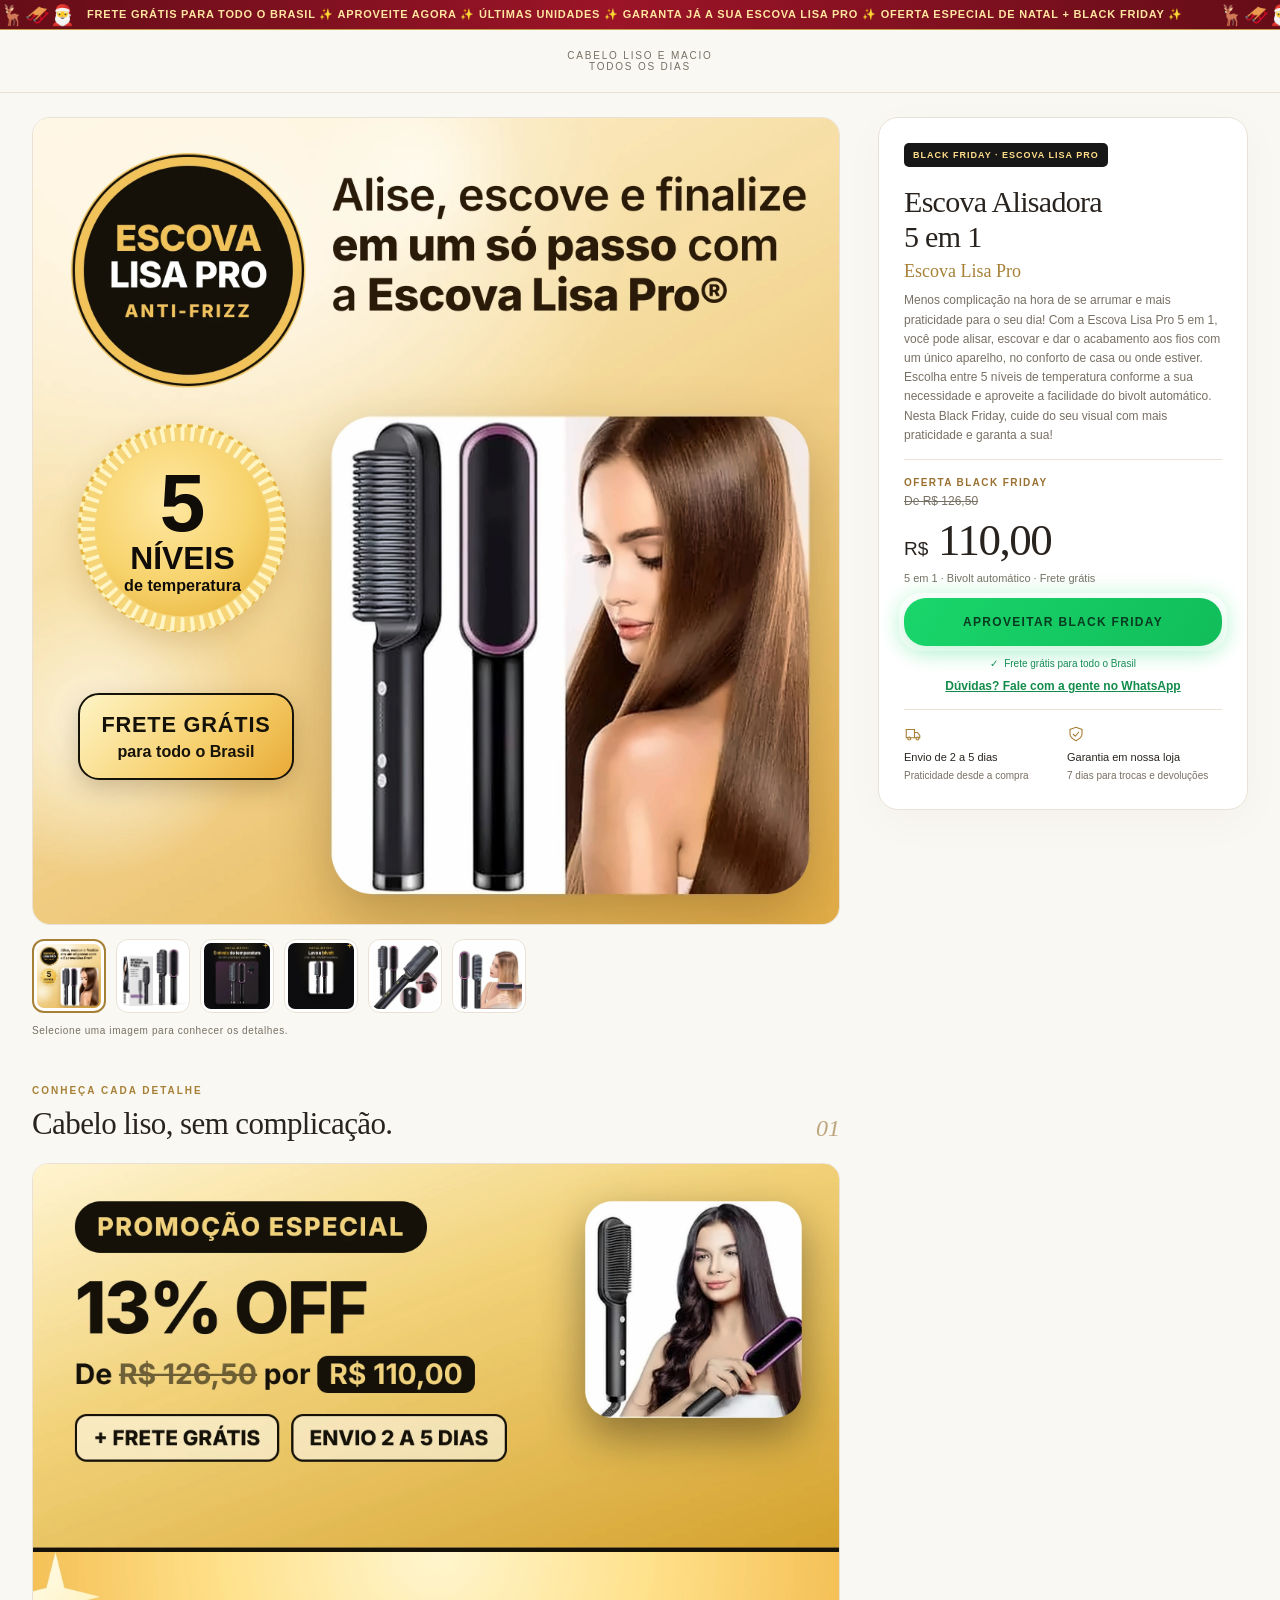
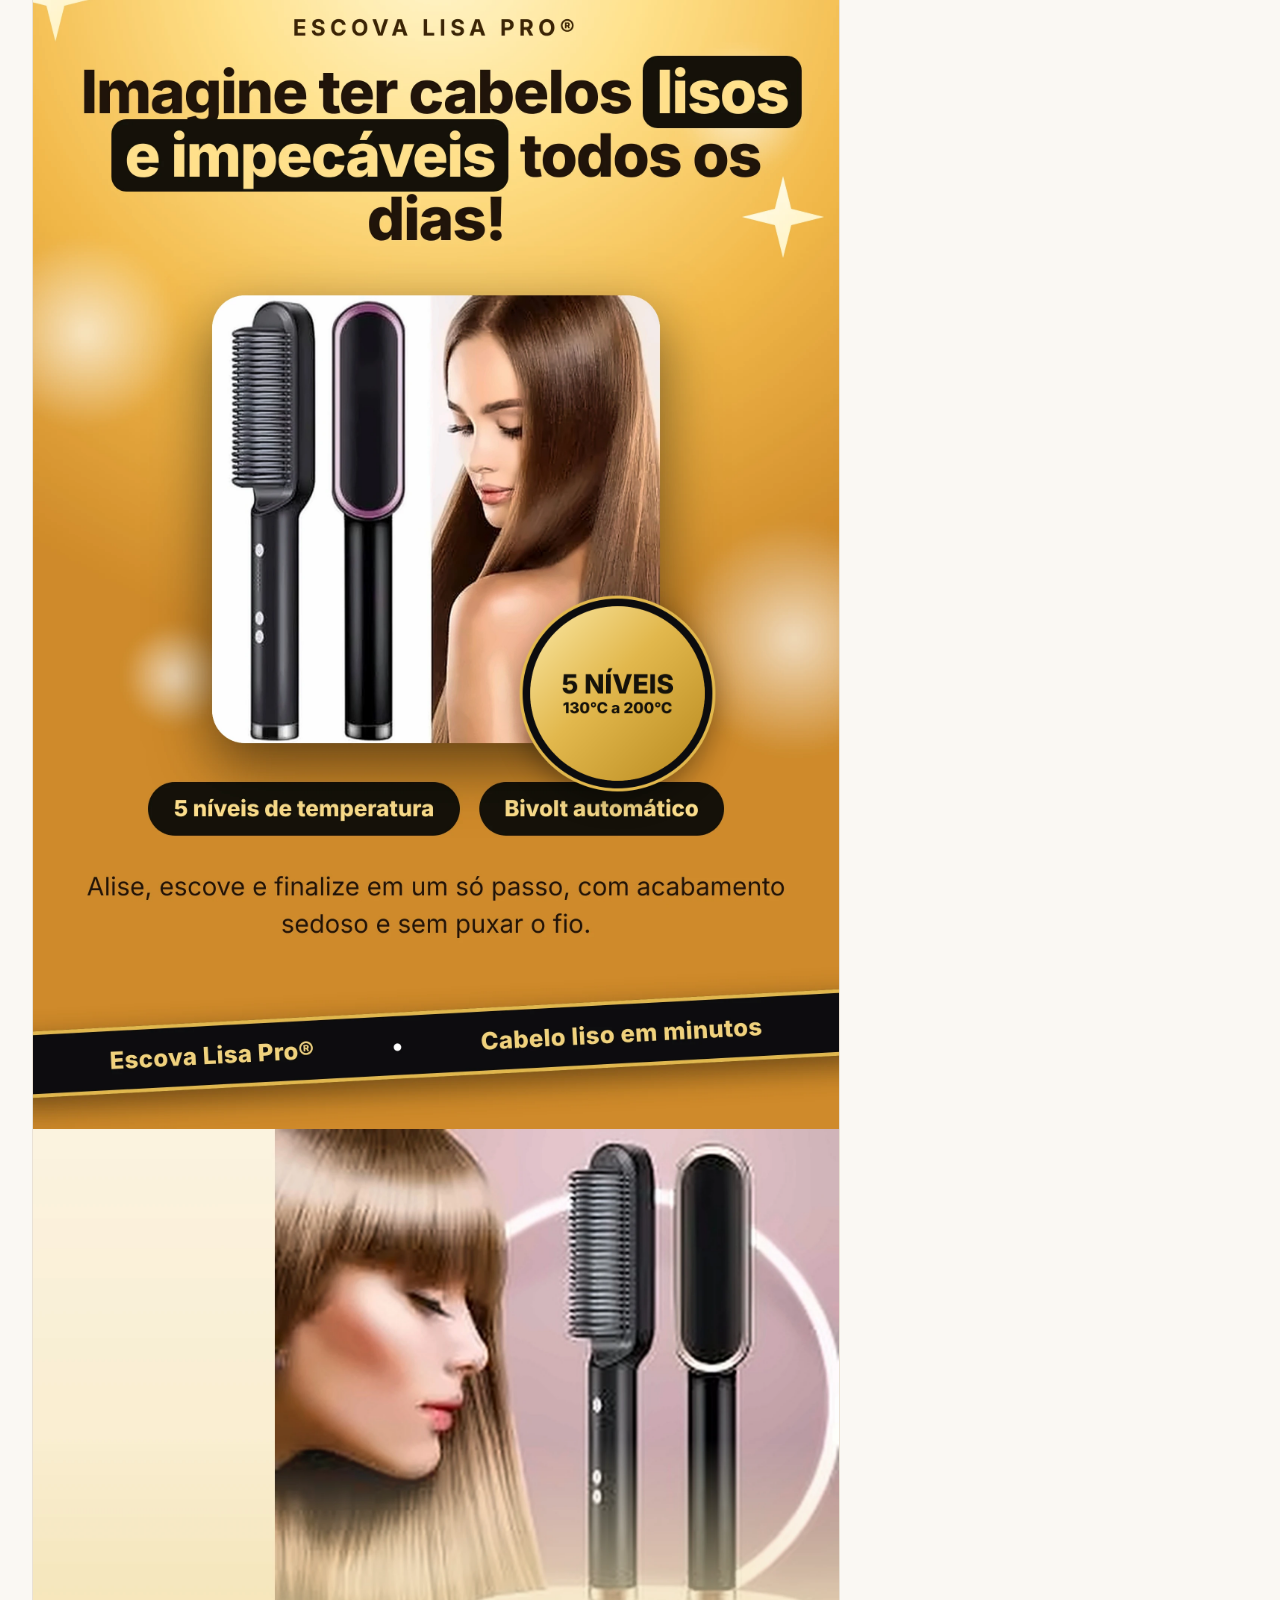
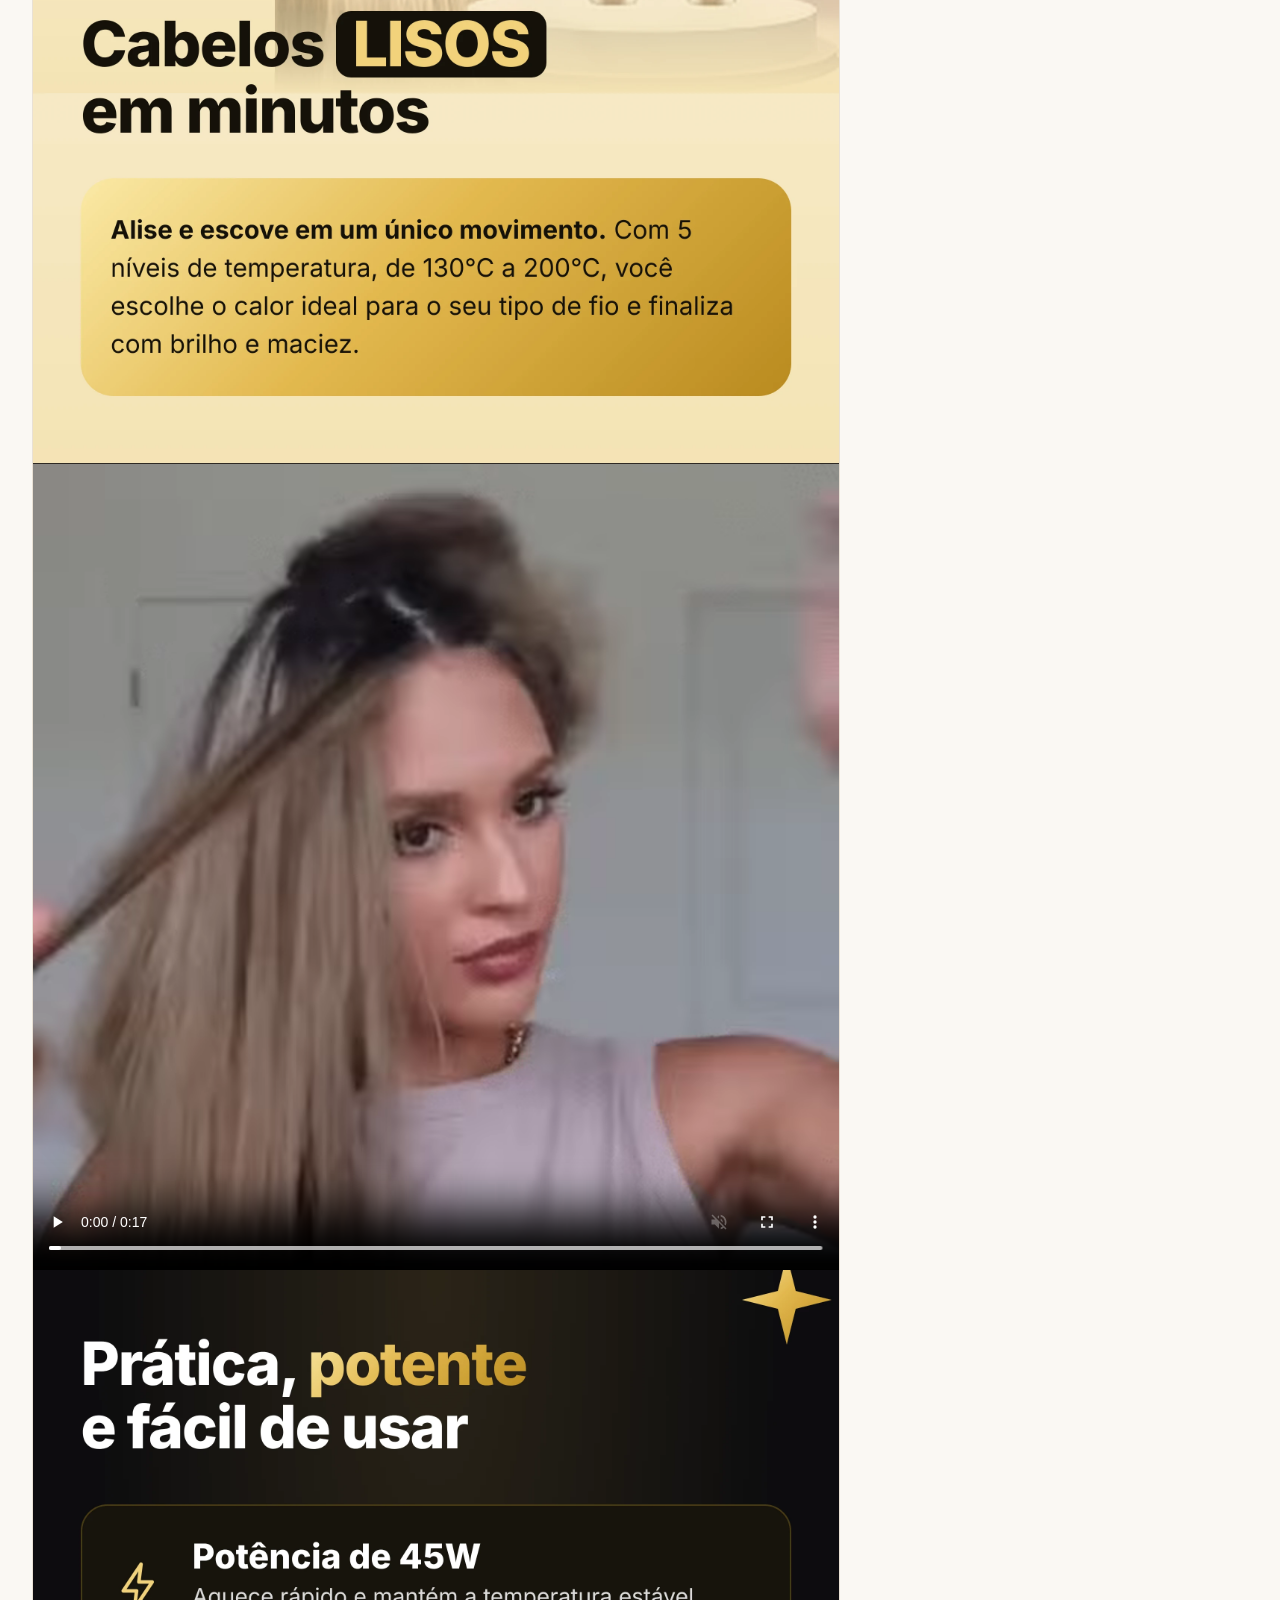
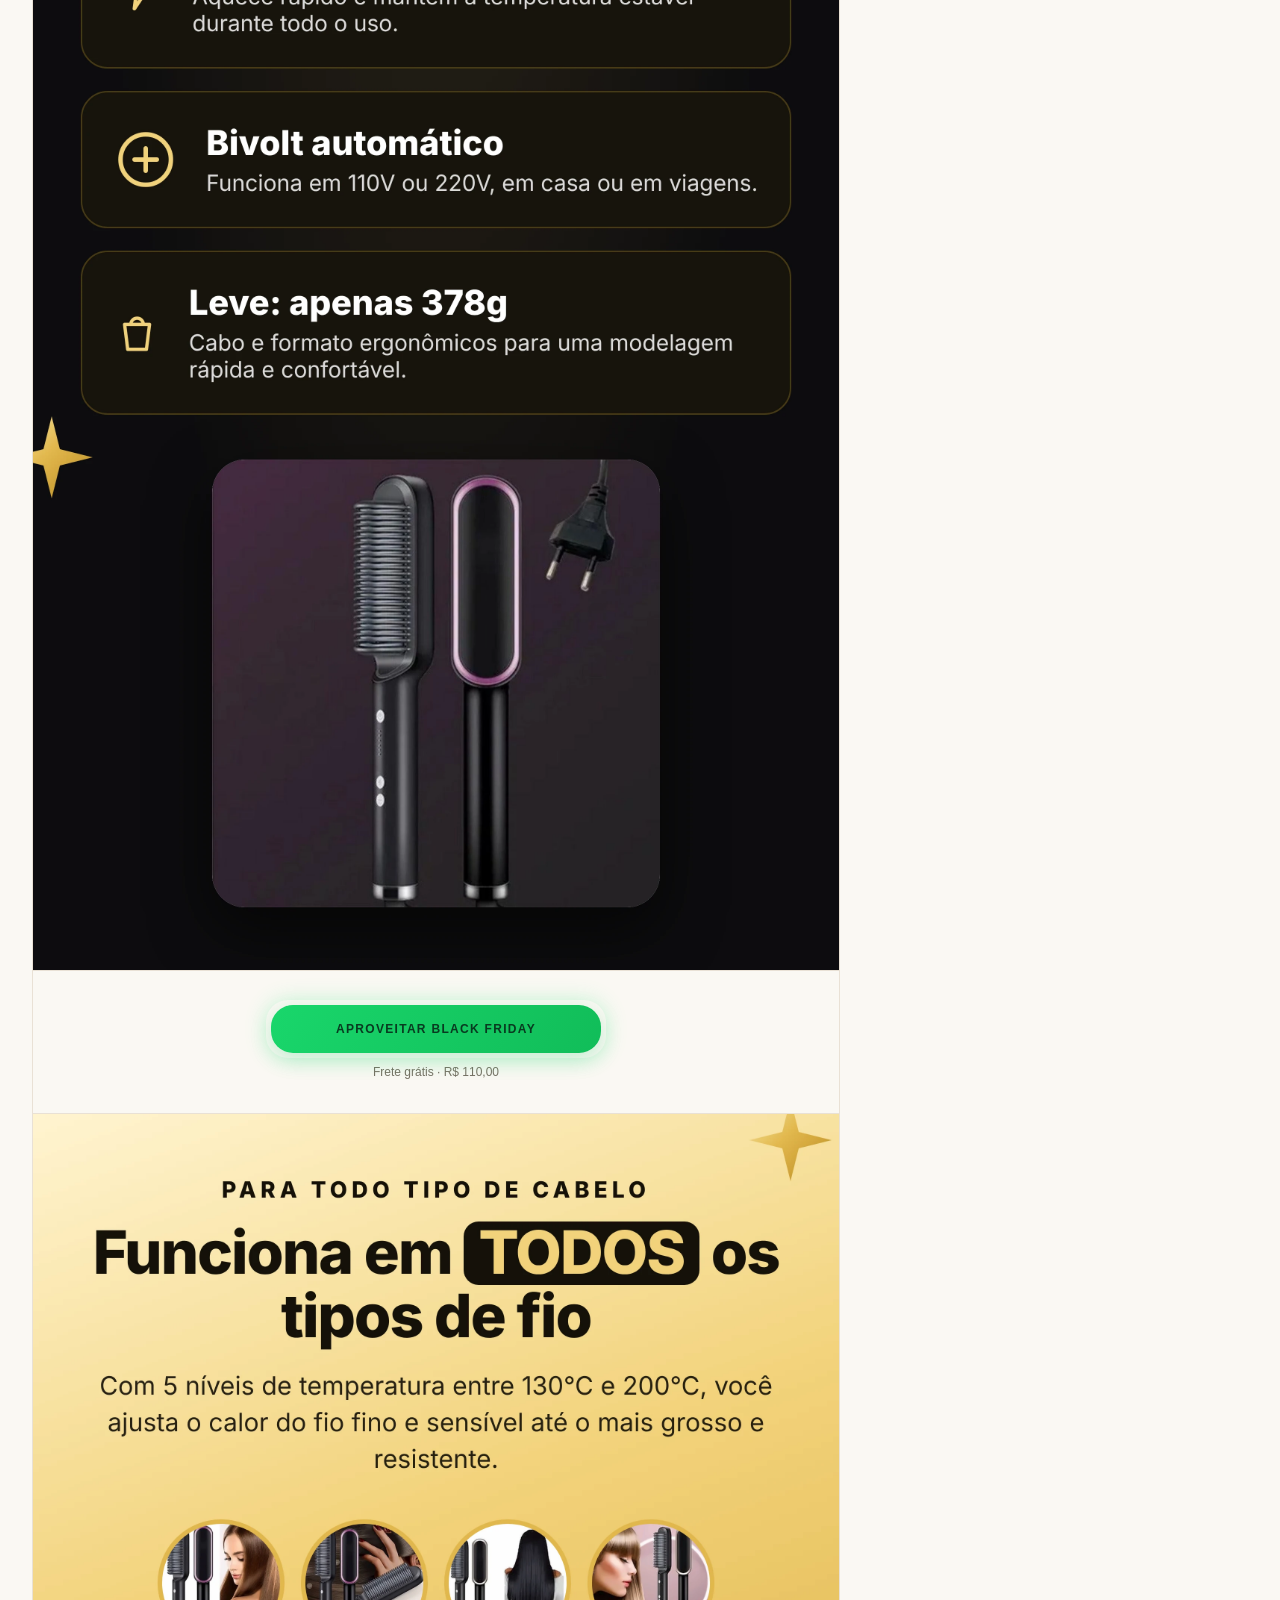
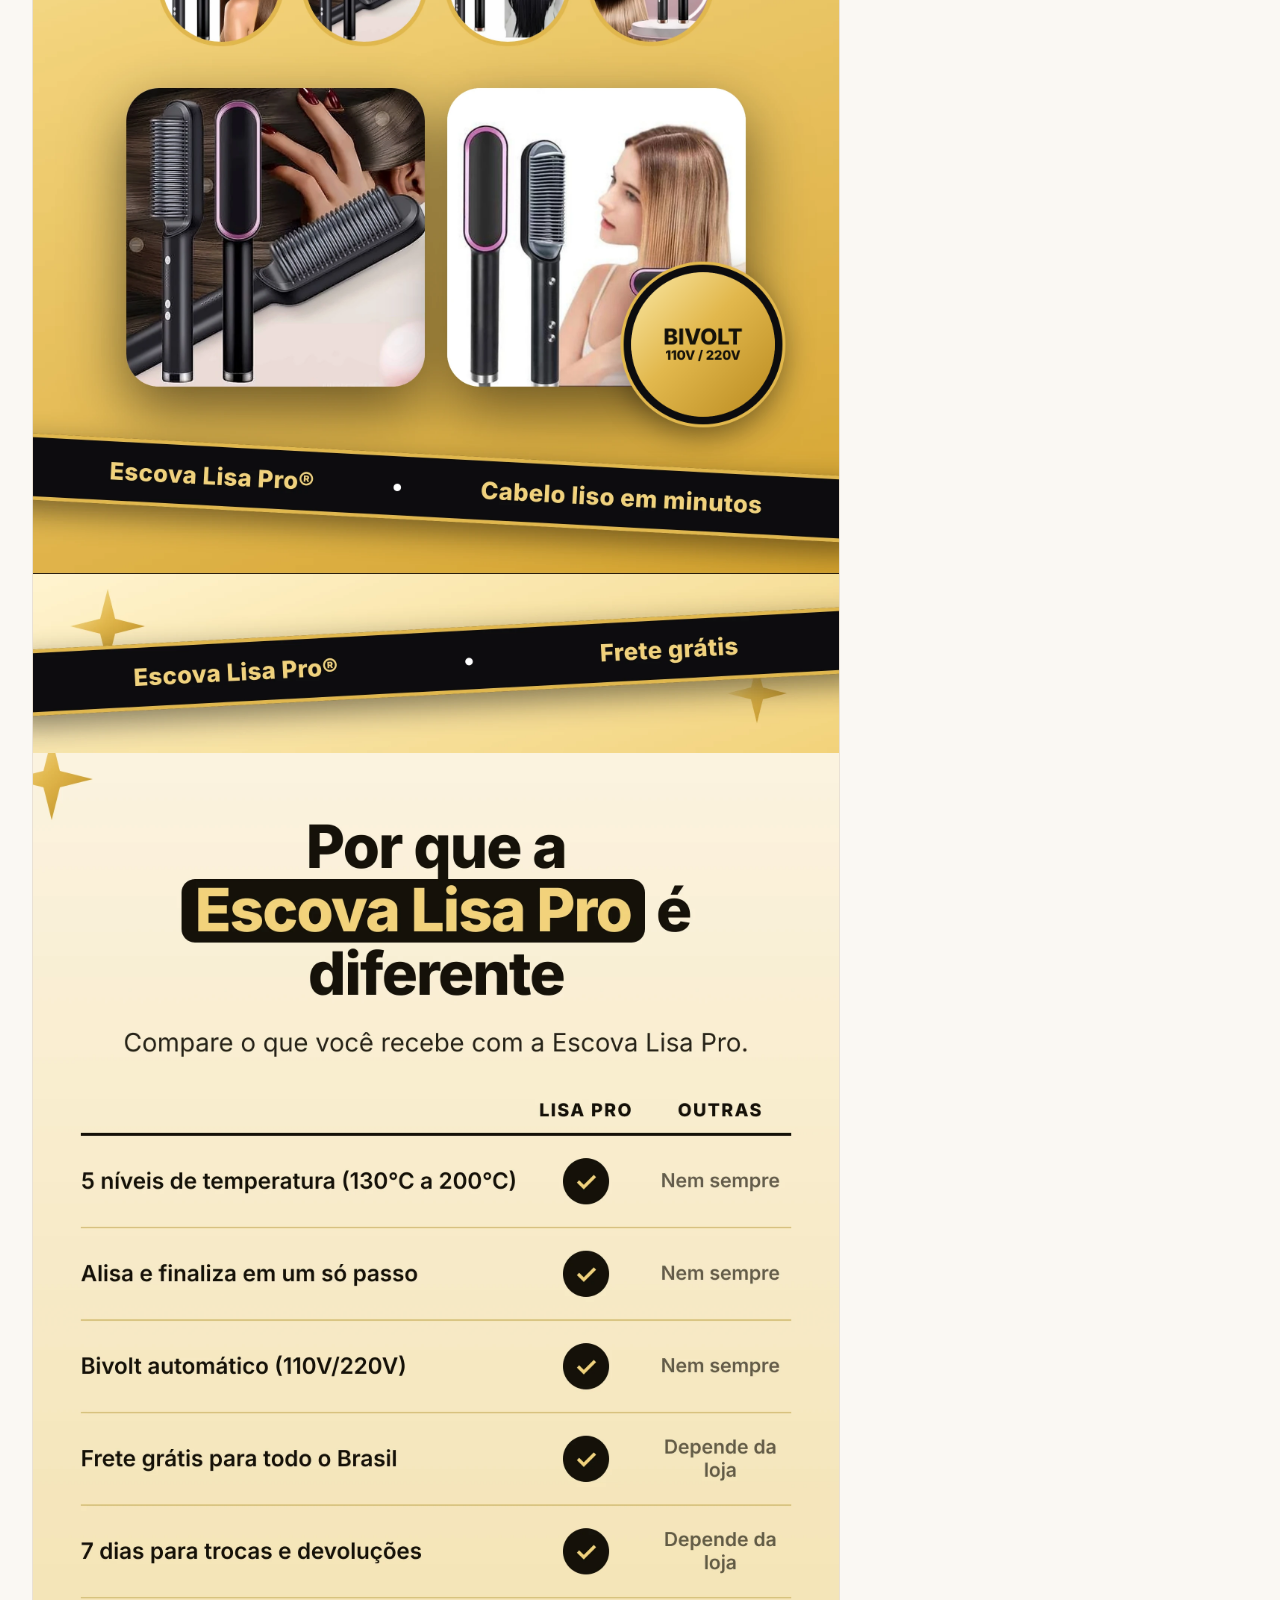
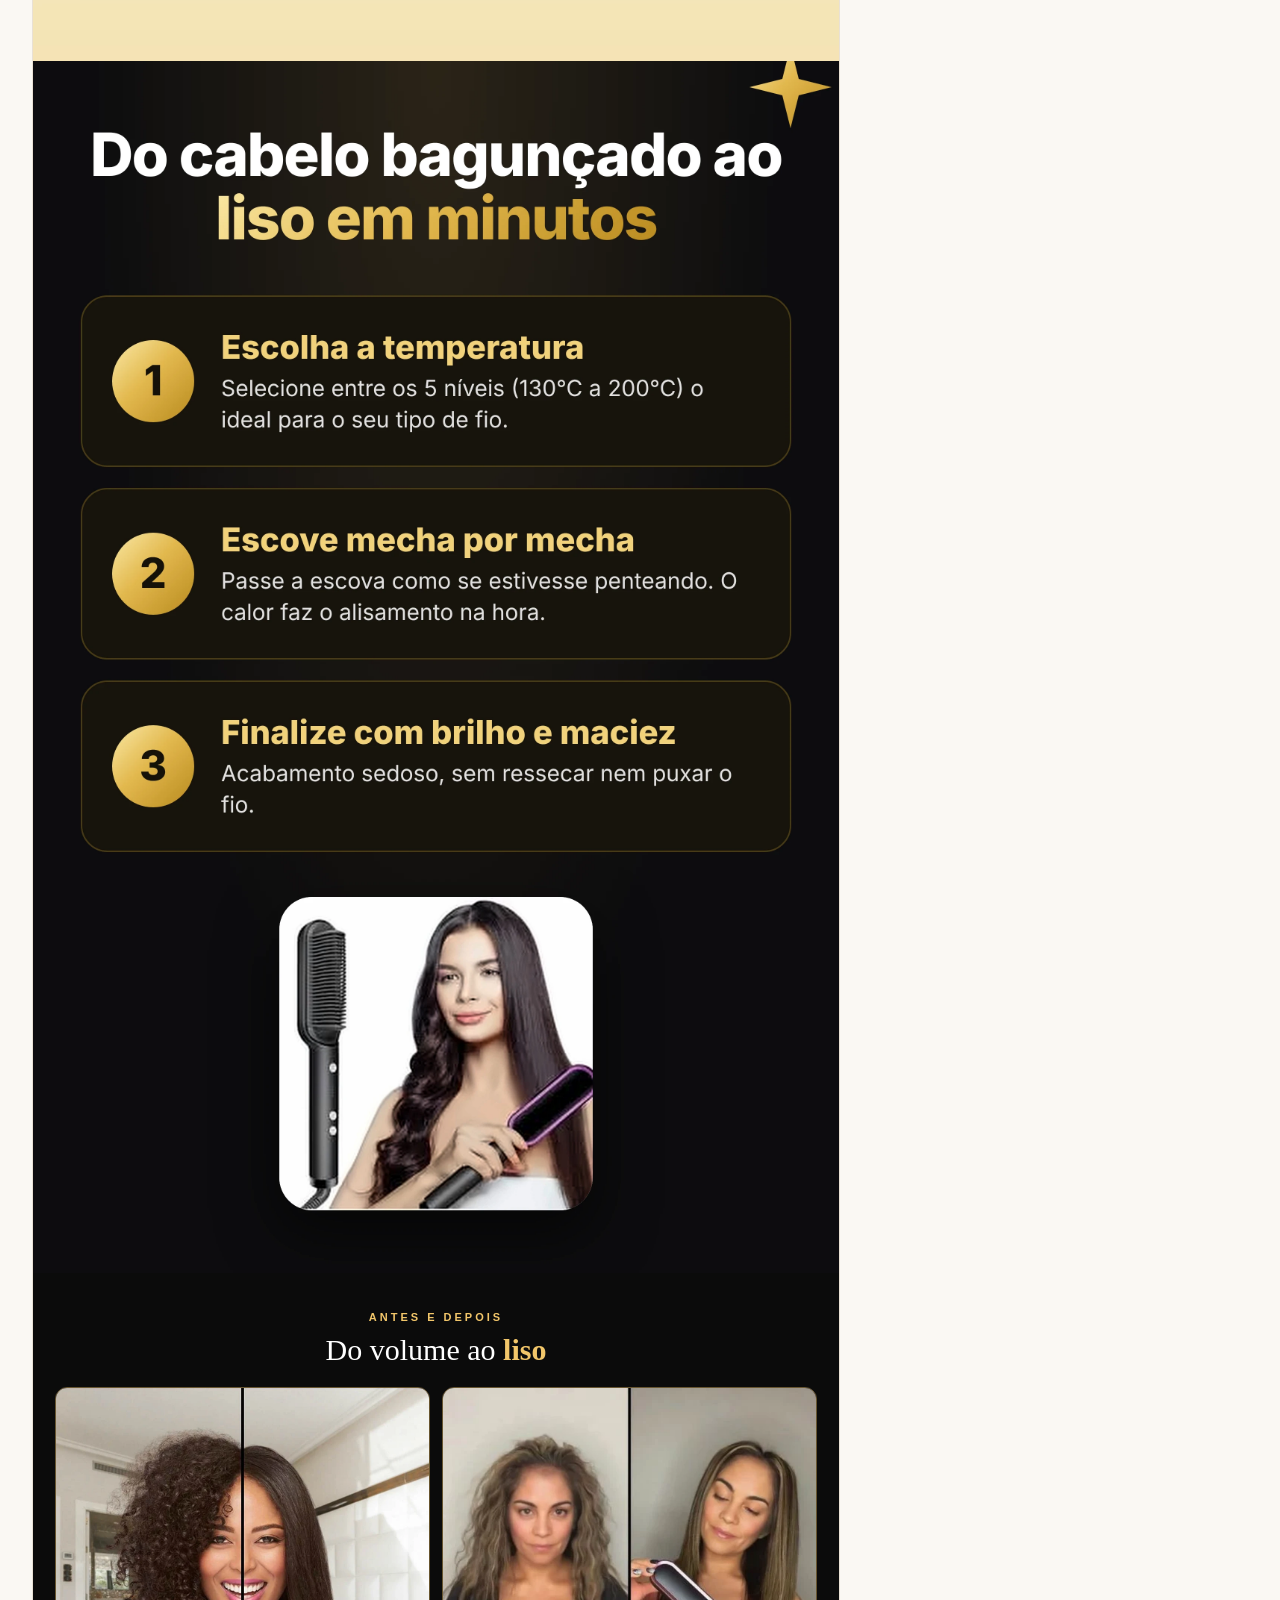
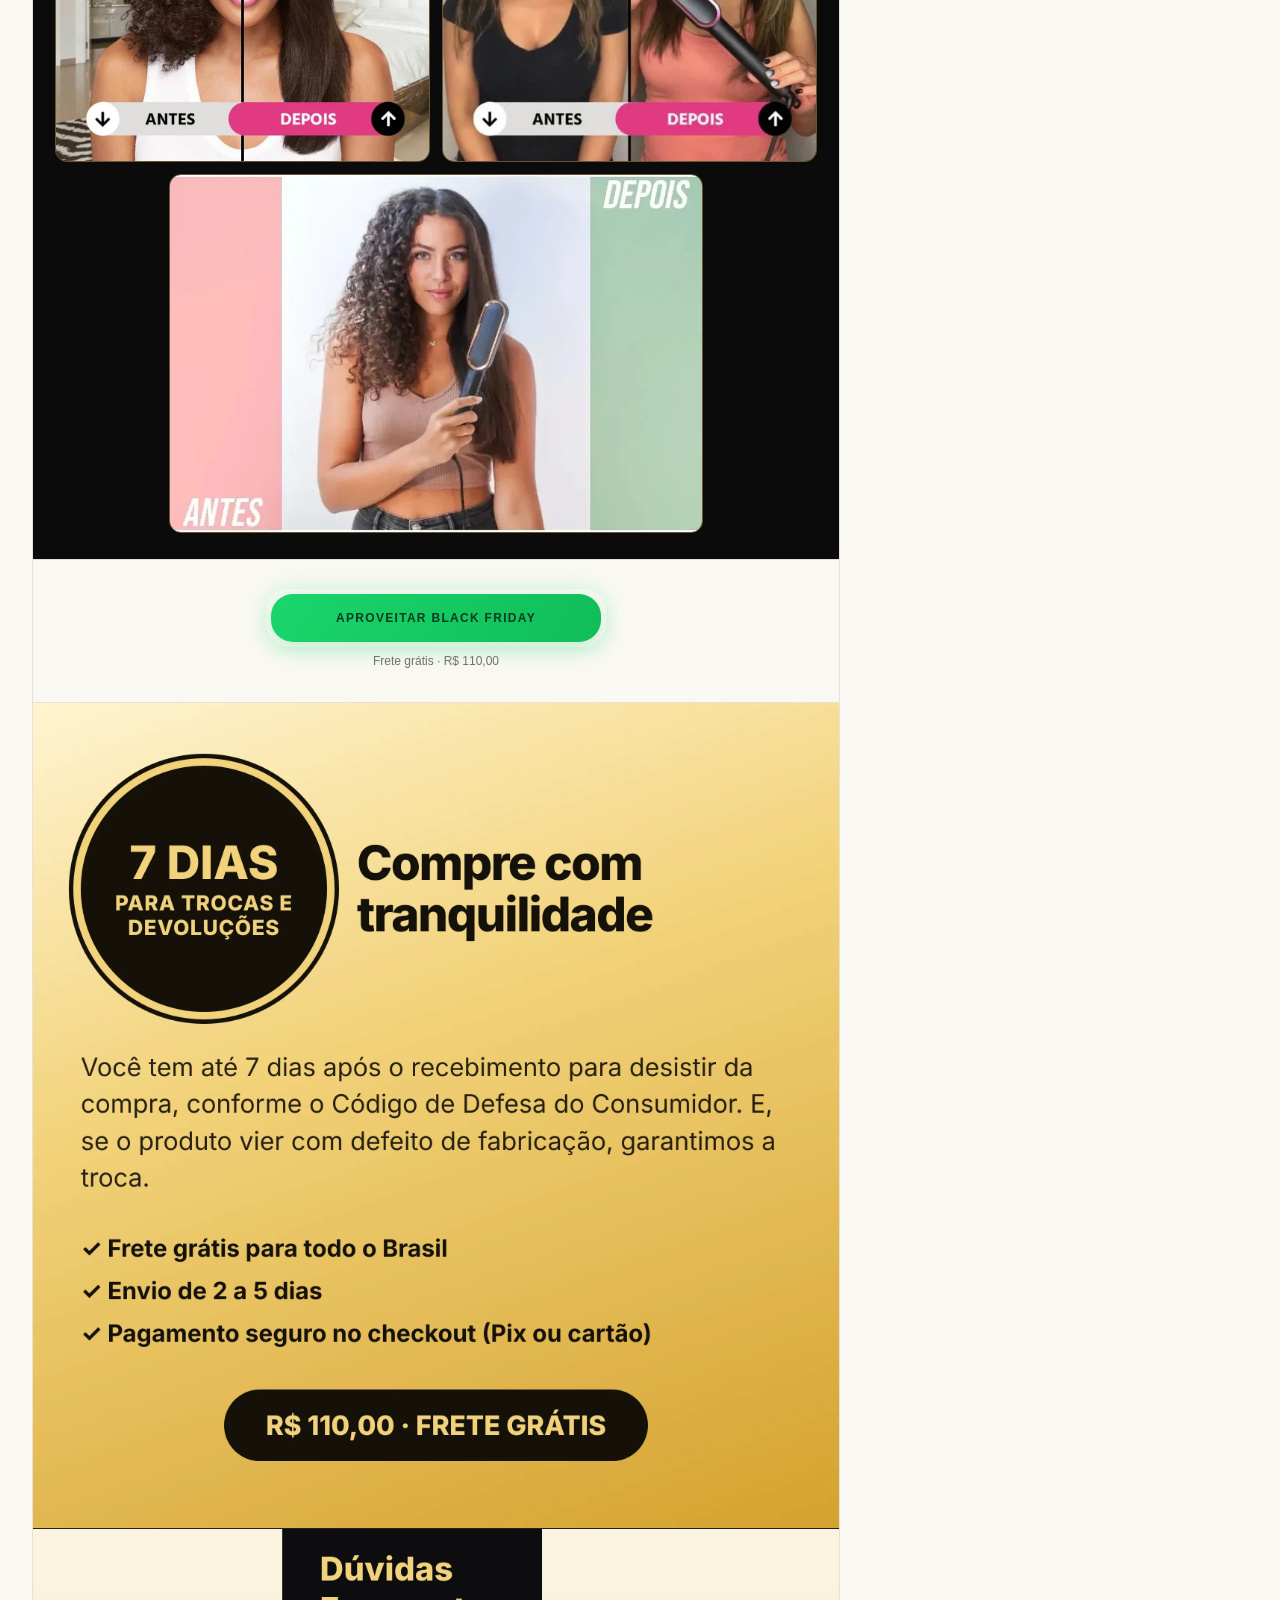
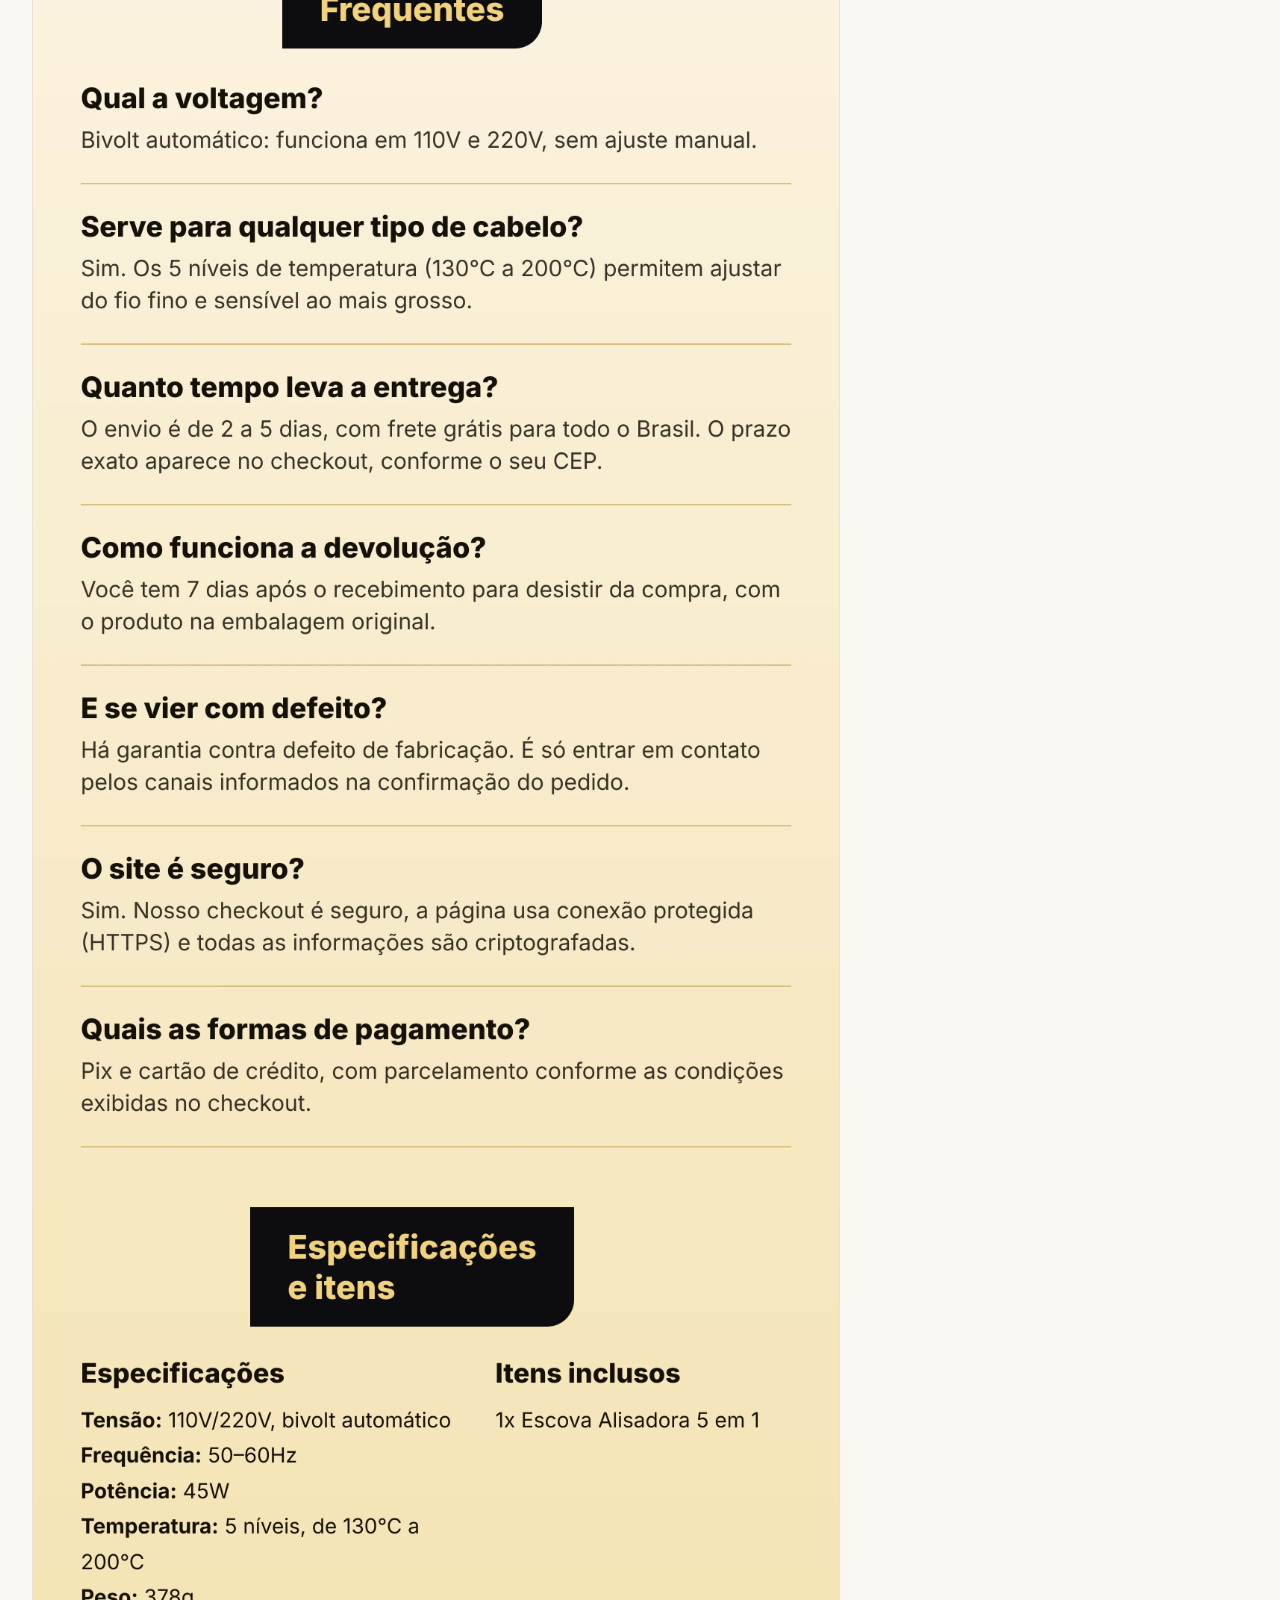
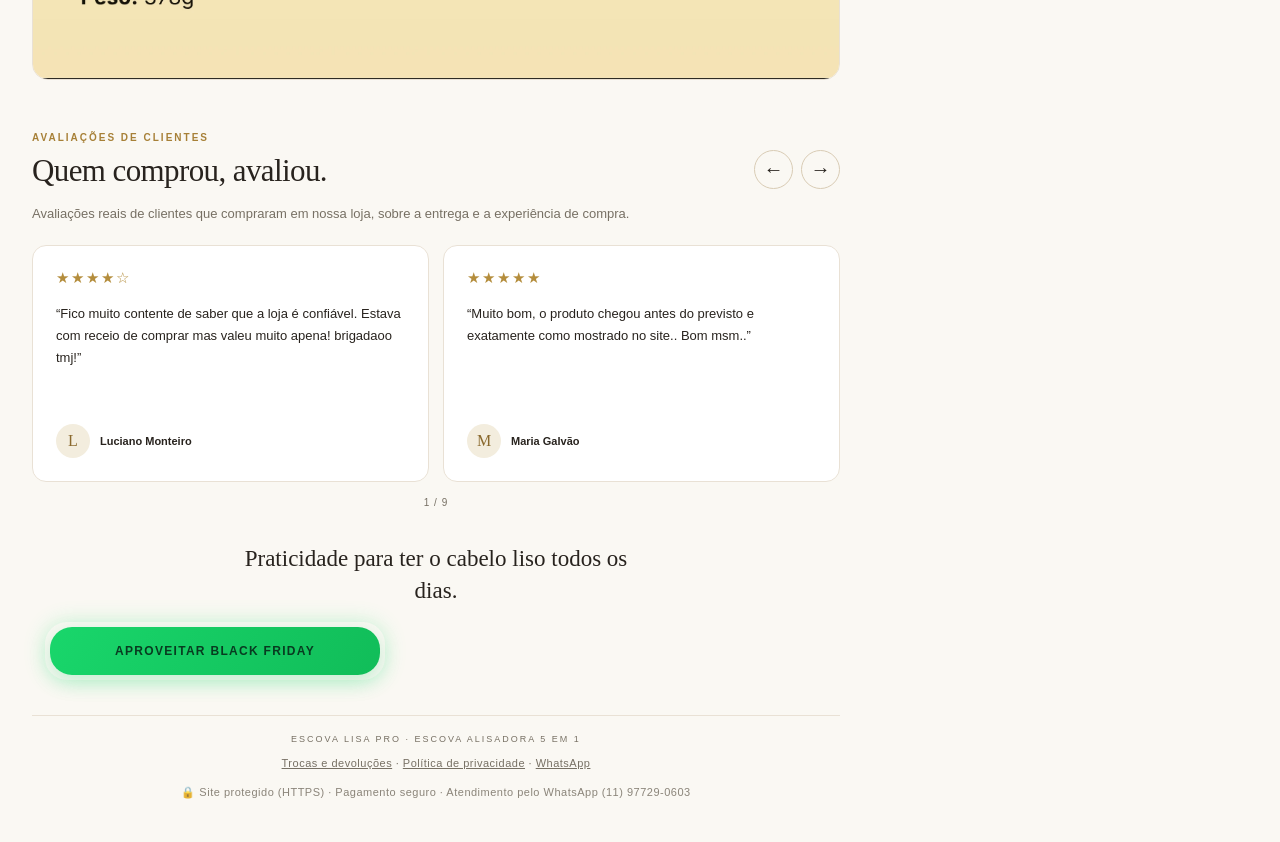
==== index.html @ 4813b2e5 "Usar selo corrigido no destaque principal da Escova Lisa Pro" ====
<!doctype html>
<html lang="pt-BR"><head><meta charset="utf-8"><meta name="viewport" content="width=device-width,initial-scale=1"><meta name="theme-color" content="#faf8f3"><title>Escova Lisa Pro | Escova Alisadora 5 em 1</title><meta name="description" content="Escova Alisadora 5 em 1: alisa, escova e finaliza em um só passo. 5 níveis de temperatura, bivolt automático e frete grátis. R$ 110,00."><link rel="stylesheet" href="styles.css?v=35"><link rel="preload" as="image" href="gallery-01.webp?v=29"><script src="data.js?v=29" defer></script><script src="app.js?v=29" defer></script></head>
<body><div class="topbar" aria-label="Black Friday e Natal: FRETE GRÁTIS PARA TODO O BRASIL ✨ APROVEITE AGORA ✨ ÚLTIMAS UNIDADES ✨ GARANTA JÁ A SUA ESCOVA LISA PRO ✨ OFERTA ESPECIAL DE NATAL + BLACK FRIDAY ✨"><div class="topbar-track" aria-hidden="true"><span class="topbar-message"><span class="topbar-sleigh">🦌🛷🎅</span> FRETE GRÁTIS PARA TODO O BRASIL ✨ APROVEITE AGORA ✨ ÚLTIMAS UNIDADES ✨ GARANTA JÁ A SUA ESCOVA LISA PRO ✨ OFERTA ESPECIAL DE NATAL + BLACK FRIDAY ✨</span><span class="topbar-message"><span class="topbar-sleigh">🦌🛷🎅</span> FRETE GRÁTIS PARA TODO O BRASIL ✨ APROVEITE AGORA ✨ ÚLTIMAS UNIDADES ✨ GARANTA JÁ A SUA ESCOVA LISA PRO ✨ OFERTA ESPECIAL DE NATAL + BLACK FRIDAY ✨</span></div></div><header class="header"><span class="header-note">Cabelo liso e macio<br>todos os dias</span></header>
<main class="layout"><div class="left"><section class="gallery" aria-label="Imagens do produto"><div class="gallery-main is-cover"><img id="main-image" src="gallery-01.webp?v=29" alt="Escova Alisadora 5 em 1 — imagem principal" width="900" height="900" fetchpriority="high"><span class="gallery-label">ESCOVA LISA PRO</span><span class="temp-badge-fix" aria-hidden="true"></span><span class="cover-badge" id="cover-badge"><b>FRETE GRÁTIS</b><small>para todo o Brasil</small></span></div><div class="thumbnails"><button class="thumb" type="button" aria-label="Ver imagem 1" aria-pressed="true"><img src="gallery-01.webp?v=29" alt="Miniatura 1" width="1080" height="1080" decoding="async"></button><button class="thumb" type="button" aria-label="Ver imagem 2" aria-pressed="false"><img src="gallery-04.webp?v=29" alt="Miniatura 2" width="1080" height="1080" decoding="async"></button><button class="thumb" type="button" aria-label="Ver imagem 3" aria-pressed="false"><img src="gallery-02.webp?v=29" alt="Miniatura 3" width="1080" height="1080" decoding="async"></button><button class="thumb" type="button" aria-label="Ver imagem 4" aria-pressed="false"><img src="gallery-03.webp?v=29" alt="Miniatura 4" width="1080" height="1080" decoding="async"></button><button class="thumb" type="button" aria-label="Ver imagem 5" aria-pressed="false"><img src="gallery-05.webp?v=29" alt="Miniatura 5" width="1080" height="1080" decoding="async"></button><button class="thumb" type="button" aria-label="Ver imagem 6" aria-pressed="false"><img src="gallery-06.webp?v=29" alt="Miniatura 6" width="1080" height="1080" decoding="async"></button></div><p class="gallery-caption">Selecione uma imagem para conhecer os detalhes.</p></section>
<section class="description" aria-labelledby="description-heading"><div class="section-heading"><div><span class="eyebrow">Conheça cada detalhe</span><h2 id="description-heading">Cabelo liso, sem complicação.</h2></div><span class="number" aria-hidden="true">01</span></div><div class="story"><figure><img src="banner-01.webp?v=29" width="2160" alt="Oferta Escova Alisadora 5 em 1" loading="lazy" decoding="async"></figure><figure class="has-seal"><img src="banner-02.webp?v=29" width="2160" alt="Cabelos lisos e impecáveis todos os dias" loading="lazy" decoding="async"><img class="seal-anim" src="seal-niveis.png?v=29" alt="" aria-hidden="true" style="left:59.815%;top:54.306%;width:25.741%" loading="lazy"></figure><figure><img src="banner-03.webp?v=29" width="2160" alt="Cabelos lisos em minutos" loading="lazy" decoding="async"></figure><figure class="reel"><video id="reel-video" controls muted loop autoplay playsinline preload="auto" poster="poster-reel.jpg?v=29"><source src="video-reel.webm?v=29" type="video/webm"><source src="video-reel.mp4?v=29" type="video/mp4"></video></figure><figure><img src="banner-04.webp?v=29" width="2160" alt="Prática, potente e fácil de usar" loading="lazy" decoding="async"></figure><div class="mid-cta"><a class="cta" href="https://pay.kaiross.com.br/dmLbLVXUfgyq">APROVEITAR BLACK FRIDAY</a><p>Frete grátis · R$ 110,00</p></div><figure class="has-seal"><img src="banner-05.webp?v=29" width="2160" alt="Funciona em todos os tipos de cabelo" loading="lazy" decoding="async"><img class="seal-anim" src="seal-bivolt.png?v=29" alt="" aria-hidden="true" style="left:72.315%;top:70.13%;width:22.037%" loading="lazy"></figure><figure><img src="banner-10.webp?v=29" width="2160" alt="Escova Lisa Pro" loading="lazy" decoding="async"></figure><figure><img src="banner-06.webp?v=29" width="2160" alt="Por que a Escova Lisa Pro é diferente" loading="lazy" decoding="async"></figure><figure><img src="banner-07.webp?v=29" width="2160" alt="Do cabelo bagunçado ao liso em minutos" loading="lazy" decoding="async"></figure><figure class="ba"><span class="ba-eyebrow">Antes e depois</span><h3>Do volume ao <b>liso</b></h3><div class="ba-grid"><img src="antes-depois-2.webp?v=29" width="1000" height="1000" alt="Antes e depois: cabelo cacheado alisado" loading="lazy" decoding="async"><img src="antes-depois-1.webp?v=29" width="1000" height="1000" alt="Antes e depois: cabelo ondulado alisado" loading="lazy" decoding="async"><img src="antes-depois-3.webp?v=29" width="1000" height="672" alt="Antes e depois: cabelo cacheado alisado" loading="lazy" decoding="async"></div></figure><div class="mid-cta"><a class="cta" href="https://pay.kaiross.com.br/dmLbLVXUfgyq">APROVEITAR BLACK FRIDAY</a><p>Frete grátis · R$ 110,00</p></div><figure><img src="banner-08.webp?v=29" width="2160" alt="7 dias para trocas e devoluções" loading="lazy" decoding="async"></figure><figure><img src="banner-09.webp?v=29" width="2160" alt="Dúvidas frequentes e especificações" loading="lazy" decoding="async"></figure></div></section>
<section class="reviews" id="reviews" aria-labelledby="reviews-heading" hidden><div class="section-heading"><div><span class="eyebrow">Avaliações de clientes</span><h2 id="reviews-heading">Quem comprou, avaliou.</h2></div><div class="review-controls"><button type="button" class="arrow" id="previous-review" aria-label="Depoimento anterior">←</button><button type="button" class="arrow" id="next-review" aria-label="Próximo depoimento">→</button></div></div><p class="review-intro">Avaliações reais de clientes que compraram em nossa loja, sobre a entrega e a experiência de compra.</p><div class="review-grid" id="review-grid" tabindex="0" role="region" aria-label="Depoimentos de clientes" aria-roledescription="carrossel"></div><p class="review-status" id="review-status" aria-live="polite"></p></section><div class="closing"><p>Praticidade para ter o cabelo liso todos os dias.</p><a class="cta" href="https://pay.kaiross.com.br/dmLbLVXUfgyq">APROVEITAR BLACK FRIDAY</a></div><div class="bottom">Escova Lisa Pro · Escova Alisadora 5 em 1<div class="foot-links"><a href="trocas-e-devolucoes.html">Trocas e devoluções</a> · <a href="politica-de-privacidade.html">Política de privacidade</a> · <a href="https://wa.me/5511977290603?text=Oi!%20Tenho%20uma%20d%C3%BAvida%20sobre%20a%20Escova%20Lisa%20Pro" target="_blank" rel="noopener">WhatsApp</a></div><div class="foot-safe">🔒 Site protegido (HTTPS) · Pagamento seguro · Atendimento pelo WhatsApp (11) 97729-0603</div></div></div>
<aside class="offer" aria-label="Oferta da escova alisadora"><div class="offer-top"><span class="offer-tag">BLACK FRIDAY · ESCOVA LISA PRO</span></div><h1>Escova Alisadora<br>5 em 1<span>Escova Lisa Pro</span></h1><p class="offer-copy">Menos complicação na hora de se arrumar e mais praticidade para o seu dia! Com a Escova Lisa Pro 5 em 1, você pode alisar, escovar e dar o acabamento aos fios com um único aparelho, no conforto de casa ou onde estiver. Escolha entre 5 níveis de temperatura conforme a sua necessidade e aproveite a facilidade do bivolt automático. Nesta Black Friday, cuide do seu visual com mais praticidade e garanta a sua!</p><div class="price-box"><div class="price-label">Oferta Black Friday</div><div class="price-old">De R$ 126,50</div><div class="price"><small>R$</small> 110,00</div><div class="payment">5 em 1 · Bivolt automático · Frete grátis</div></div><a class="cta" href="https://pay.kaiross.com.br/dmLbLVXUfgyq">APROVEITAR BLACK FRIDAY</a><p class="shipping"><span aria-hidden="true">✓</span> Frete grátis para todo o Brasil</p><p class="wa-help"><a href="https://wa.me/5511977290603?text=Oi!%20Tenho%20uma%20d%C3%BAvida%20sobre%20a%20Escova%20Lisa%20Pro" target="_blank" rel="noopener">Dúvidas? Fale com a gente no WhatsApp</a></p><div class="offer-benefits"><div class="benefit"><svg viewBox="0 0 24 24" fill="none" stroke="currentColor" stroke-width="1.5" aria-hidden="true"><path d="M3 6h11v11H3zM14 10h4l3 4v3h-7"/><circle cx="7" cy="18" r="2"/><circle cx="18" cy="18" r="2"/></svg><strong>Envio de 2 a 5 dias</strong>Praticidade desde a compra</div><div class="benefit"><svg viewBox="0 0 24 24" fill="none" stroke="currentColor" stroke-width="1.5" aria-hidden="true"><path d="M12 3l8 3v6c0 5-8 9-8 9s-8-4-8-9V6zM8 12l3 3 5-6"/></svg><strong>Garantia em nossa loja</strong>7 dias para trocas e devoluções</div></div></aside></main><div class="sticky-buy" aria-label="Comprar"><div><s>R$ 126,50</s><strong>R$ 110,00</strong></div><a class="cta" href="https://pay.kaiross.com.br/dmLbLVXUfgyq">APROVEITAR BLACK FRIDAY</a></div></body></html>
---- styles.css ----
:root{--ink:#28231e;--muted:#777064;--gold:#a78037;--line:#e9e1d5;--paper:#faf8f3;--green:#198a57}*{box-sizing:border-box}html{scroll-behavior:smooth}body{margin:0;background:var(--paper);color:var(--ink);font-family:Arial,Helvetica,sans-serif;-webkit-font-smoothing:antialiased}button{font:inherit;-webkit-tap-highlight-color:transparent}button:focus-visible{outline:3px solid var(--gold);outline-offset:4px}.topbar{height:30px;display:flex;align-items:center;justify-content:center;background:#28231e;color:#f9edd4;font-size:10px;letter-spacing:2px;text-transform:uppercase}.header{height:63px;max-width:1280px;margin:auto;padding:0 32px;display:flex;align-items:center;justify-content:space-between;border-bottom:1px solid var(--line)}.brand{font-family:Georgia,serif;font-size:28px;letter-spacing:-1px}.brand span{font-style:italic;color:var(--gold)}.brand small{font:9px Arial,sans-serif;letter-spacing:3px;display:block;text-align:center;margin-top:2px}.header-note{font-size:10px;letter-spacing:1.8px;text-transform:uppercase;color:var(--muted)}.layout{max-width:1280px;margin:auto;padding:24px 32px 40px;display:grid;grid-template-columns:minmax(0,1fr) 370px;gap:38px}.left{min-width:0}.eyebrow{color:var(--gold);font-size:10px;text-transform:uppercase;letter-spacing:2px;font-weight:bold}.gallery-main{position:relative;border-radius:18px;overflow:hidden;background:white;border:1px solid var(--line)}.gallery-main img{width:100%;height:auto;aspect-ratio:1;object-fit:contain;display:block}.gallery-label{position:absolute;top:16px;left:16px;background:#28231e;color:white;padding:7px 11px;border-radius:99px;letter-spacing:1.5px;font-size:9px;pointer-events:none}.thumbnails{display:flex;gap:10px;margin:14px 0 0}.thumb{padding:3px;background:white;border:1px solid var(--line);border-radius:12px;width:74px;height:74px;cursor:pointer;transition:border-color .2s,transform .2s}.thumb:hover{transform:translateY(-2px)}.thumb[aria-pressed=true]{border:2px solid var(--gold)}.thumb img{width:100%;height:100%;object-fit:contain;border-radius:7px}.gallery-caption{font-size:10px;color:var(--muted);margin:12px 0 0;letter-spacing:.6px}.offer{position:fixed;top:117px;left:calc(50% + 238px);width:370px;background:white;padding:25px;border:1px solid var(--line);border-radius:20px;box-shadow:0 12px 44px #3c281d08;z-index:3}.offer-top{display:flex;align-items:center;justify-content:space-between;gap:10px}.offer-tag{background:#f4eddc;color:#81632b;font-size:9px;letter-spacing:1.3px;padding:7px 9px;border-radius:5px;font-weight:bold}.sold{font-size:10px;color:var(--muted)}h1{font-family:Georgia,serif;font-weight:normal;font-size:30px;line-height:1.16;margin:18px 0 10px;letter-spacing:-.7px}h1 span{display:block;font-size:18px;margin-top:6px;letter-spacing:0;color:var(--gold)}.offer-copy{font-size:12px;line-height:1.6;color:var(--muted);margin:10px 0}.rating{display:flex;align-items:center;gap:9px;margin:13px 0;font-size:11px}.stars{letter-spacing:2px;color:#b48d3c;font-size:15px}.price-box{border-top:1px solid var(--line);padding:17px 0 14px;margin-top:14px}.price-label{font-size:10px;letter-spacing:1.4px;text-transform:uppercase;color:var(--muted)}.price-old{font-size:12px;color:var(--muted);text-decoration:line-through;margin-top:6px}.price{font-family:Georgia,serif;font-size:45px;line-height:1.2;margin:5px 0;letter-spacing:-1.5px}.price small{font:19px Arial,sans-serif;letter-spacing:0}.payment{font-size:11px;color:var(--muted)}.cta{width:100%;border:0;border-radius:10px;background:var(--green);color:white;padding:17px 12px;font-size:12px;letter-spacing:1.3px;font-weight:bold;box-shadow:0 5px 15px #198a571a;opacity:1}.cta:disabled{color:white;-webkit-text-fill-color:white;cursor:default}.shipping{display:flex;align-items:center;justify-content:center;gap:6px;font-size:10px;color:var(--green);margin:12px 0 18px}.offer-benefits{display:grid;grid-template-columns:1fr 1fr;gap:8px;border-top:1px solid var(--line);padding-top:15px}.benefit{font-size:10px;line-height:1.7;color:var(--muted)}.benefit strong{display:block;color:var(--ink);font-size:11px;font-weight:500}.benefit svg{width:18px;height:18px;display:block;color:var(--gold);margin-bottom:5px}.section-heading{margin:44px 0 21px;display:flex;justify-content:space-between;gap:16px;align-items:end}.section-heading h2{font-family:Georgia,serif;font-size:31px;font-weight:normal;letter-spacing:-.6px;margin:8px 0 0}.section-heading .number{font-family:Georgia,serif;font-style:italic;font-size:24px;color:#bca67f}.story{overflow:hidden;border:1px solid var(--line);border-radius:16px;background:white}.story img{display:block;width:100%;height:auto;object-fit:contain}.story figure{margin:0}.story video{display:block;width:100%;max-height:640px;background:#000}.story-note{padding:26px 23px;background:#f4efe4;text-align:center;font-family:Georgia,serif;font-size:20px;line-height:1.5;margin:0}.specs{list-style:none;margin:0;padding:6px 23px 10px;background:white}.specs li{display:flex;justify-content:space-between;gap:16px;padding:13px 0;border-bottom:1px solid var(--line);font-size:14px}.specs li:last-child{border-bottom:0}.specs span{color:var(--muted)}.specs strong{font-weight:600;text-align:right}.reviews{min-width:0;padding-top:3px}.review-intro{font-size:13px;line-height:1.7;color:var(--muted);margin:-7px 0 20px}.review-controls{display:flex;gap:8px;flex-shrink:0}.arrow{width:39px;height:39px;border-radius:50%;background:transparent;border:1px solid #d8cbb4;color:var(--ink);cursor:pointer;font-size:20px;display:grid;place-items:center}.arrow:hover{background:#f0e7d6}.review-grid{display:grid;grid-template-columns:repeat(2,minmax(0,1fr));gap:14px;touch-action:pan-y;min-height:237px}.review{display:flex;flex-direction:column;min-width:0;background:white;border:1px solid var(--line);border-radius:14px;padding:23px}.review blockquote{font-size:13px;line-height:1.7;margin:16px 0 23px;flex:1}.review-person{display:flex;align-items:center;gap:10px}.avatar{width:34px;height:34px;border-radius:50%;display:grid;place-items:center;background:#f3edde;color:#8a692d;font-family:Georgia,serif;font-size:16px;flex-shrink:0}.review-person strong{font-size:11px;display:block}.review-person small{font-size:9px;color:var(--muted);display:block;margin-top:4px}.review-status{font-size:10px;color:var(--muted);text-align:center;margin:15px 0 0;letter-spacing:1px}.closing{text-align:center;padding:35px 18px 10px}.closing p{font-family:Georgia,serif;font-size:23px;line-height:1.4;max-width:400px;margin:0 auto 20px}.closing .cta{max-width:330px}.bottom{margin-top:30px;padding-top:18px;border-top:1px solid var(--line);font-size:9px;letter-spacing:2px;color:var(--muted);text-align:center;text-transform:uppercase}[hidden]{display:none!important}
@media(min-width:1024px) and (max-width:1279px){.offer{left:auto;right:32px}}@media(min-width:1024px) and (max-height:760px){.offer{top:24px;padding:20px}h1{font-size:26px;margin-top:13px}.offer-copy{margin:7px 0}.price-box{padding:12px 0;margin-top:10px}.price{font-size:40px}.shipping{margin:9px 0 12px}.offer-benefits{padding-top:11px}}@media(min-width:1024px) and (max-height:580px){.offer{max-height:calc(100dvh - 32px);overflow-y:auto;top:16px}}
@media(max-width:1023px){.layout{display:flex;flex-direction:column;padding:22px 22px 30px;max-width:760px;gap:0}.left{display:contents}.gallery{order:0}.offer{position:static;width:100%;order:1;margin-top:25px;padding:27px}.description{order:2}.reviews{order:3}.closing{order:4}.bottom{order:5}.header{padding:0 23px}.header-note{font-size:9px}.offer-top{justify-content:flex-start;gap:15px}h1{font-size:34px}h1 span{font-size:21px}.offer-copy{font-size:14px}.price{font-size:47px}.offer-benefits{gap:20px}.benefit{font-size:11px}.benefit strong{font-size:12px}.cta{min-height:54px}.section-heading h2{font-size:31px}}
@media(max-width:540px){.topbar{font-size:8px;letter-spacing:1.5px;height:27px}.header{height:63px;padding:0 18px}.brand{font-size:25px}.header-note{max-width:135px;line-height:1.6;text-align:right;font-size:8px}.layout{padding:18px 14px 24px}.gallery-main{border-radius:14px}.thumb{width:64px;height:64px}.gallery-caption{font-size:9px}.offer{padding:22px;margin-top:20px;border-radius:15px}h1{font-size:31px}.offer-copy{font-size:13px}.section-heading{margin-top:35px}.section-heading h2{font-size:29px}.section-heading .number{font-size:20px}.story{border-radius:12px}.story-note{font-size:19px;padding:24px 18px}.review-grid{grid-template-columns:1fr;min-height:235px}.review{padding:24px}.review blockquote{font-size:14px}.reviews .section-heading{align-items:center;gap:8px}.reviews h2{font-size:28px;max-width:210px}.review-controls{gap:6px}.arrow{width:35px;height:35px}.closing{padding:30px 10px 5px}}@media(prefers-reduced-motion:reduce){html{scroll-behavior:auto}*{transition:none!important}}

/* Checkout buttons: rounded shape, vivid green and gentle glow. */
.header{justify-content:center}.header-note{text-align:center}
.cta{display:block;text-align:center;text-decoration:none;position:relative;isolation:isolate;border-radius:22px;background:linear-gradient(120deg,#19d66b,#11bd59);color:#083b20;cursor:pointer;box-shadow:0 6px 20px #16cf6940;animation:cta-pulse 2.8s ease-in-out infinite;transition:background .2s}
.cta::before{content:"";position:absolute;inset:-5px;border-radius:inherit;z-index:-1;box-shadow:0 0 22px #20e87765;opacity:.5;animation:cta-glow 2.8s ease-in-out infinite;pointer-events:none}
.cta:hover{background:linear-gradient(120deg,#35e982,#1cd56b);animation-play-state:paused}.cta:focus-visible{outline:3px solid #167a46;outline-offset:5px}.cta:active{transform:scale(.99)}
@keyframes cta-pulse{0%,100%{transform:scale(1)}50%{transform:scale(1.025)}}
@keyframes cta-glow{0%,100%{opacity:.35}50%{opacity:.9}}
@media(prefers-reduced-motion:reduce){.cta,.cta::before{animation:none;transform:none}}

/* Botões extras de compra */
.mid-cta{padding:34px 22px;background:#faf8f3;text-align:center;border-top:1px solid var(--line);border-bottom:1px solid var(--line)}.mid-cta .cta{max-width:330px;margin:0 auto}.mid-cta p{font-size:12px;color:var(--muted);margin:12px 0 0}
.sticky-buy{display:none}
@media(max-width:1023px){body{padding-bottom:84px}.sticky-buy{position:fixed;left:0;right:0;bottom:0;z-index:20;display:flex;align-items:center;gap:14px;padding:10px 14px calc(10px + env(safe-area-inset-bottom));background:rgba(250,248,243,.97);backdrop-filter:blur(8px);border-top:1px solid var(--line)}.sticky-buy div{display:flex;flex-direction:column;line-height:1.1}.sticky-buy s{font-size:11px;color:var(--muted)}.sticky-buy strong{font-size:20px;font-family:Georgia,serif}.sticky-buy .cta{flex:1;min-height:48px;padding:14px 10px;animation:none;font-size:13px}.sticky-buy .cta::before{display:none}}

/* Selos que balançam de leve */
.story figure.has-seal{position:relative}
.story img.seal-anim{position:absolute;height:auto;pointer-events:none;transform-origin:50% 50%;animation:seal-sway 4.5s ease-in-out infinite;filter:drop-shadow(0 8px 14px rgba(0,0,0,.35))}
@keyframes seal-sway{0%,100%{transform:rotate(-9deg) scale(1)}50%{transform:rotate(7deg) scale(1.05)}}
/* Brilho passando pelo botão */
.cta{background:linear-gradient(110deg,rgba(255,255,255,0) 38%,rgba(255,255,255,.65) 50%,rgba(255,255,255,0) 62%),linear-gradient(120deg,#19d66b,#11bd59);background-size:260% 100%,100% 100%;background-repeat:no-repeat;background-position:160% 0,0 0;animation:cta-pulse 2.8s ease-in-out infinite,cta-shine 3.4s ease-in-out infinite}
.cta:hover{background:linear-gradient(110deg,rgba(255,255,255,0) 38%,rgba(255,255,255,.65) 50%,rgba(255,255,255,0) 62%),linear-gradient(120deg,#35e982,#1cd56b);background-size:260% 100%,100% 100%;background-repeat:no-repeat;background-position:160% 0,0 0}
@keyframes cta-shine{0%,35%{background-position:160% 0,0 0}80%,100%{background-position:-60% 0,0 0}}
.sticky-buy .cta{animation:cta-shine 3.4s ease-in-out infinite}
@media(prefers-reduced-motion:reduce){.story img.seal-anim{animation:none;transform:rotate(-4deg)}.cta,.sticky-buy .cta{animation:none}}

/* Entrada suave */
.reveal-on .reveal{opacity:0;transform:translateY(34px);transition:opacity .7s ease,transform .7s cubic-bezier(.2,.7,.2,1)}
.reveal-on .reveal.in{opacity:1;transform:none}

.thumbnails{flex-wrap:wrap}
.story .reel{background:#000;padding:0}.story .reel video{width:100%;max-width:none;max-height:none;aspect-ratio:1/1;object-fit:cover}
.story .ba{background:#0b0b0b;color:#fff;padding:34px 22px 26px;text-align:center}.ba-eyebrow{color:#f2c66a;font-size:11px;letter-spacing:3px;text-transform:uppercase;font-weight:bold}.ba h3{font-family:Georgia,serif;font-weight:normal;font-size:30px;margin:8px 0 20px}.ba h3 b{color:#f2c66a}.ba-grid{display:grid;grid-template-columns:repeat(2,1fr);gap:12px}.ba-grid img{border-radius:12px;border:1px solid #f2c66a66}.ba-grid img:last-child{grid-column:1/-1;max-width:70%;margin:0 auto}.ba-note{font-size:11px;color:#b9b1a2;margin:16px 0 0}
@media(max-width:540px){.story .ba{padding:26px 14px 20px}.ba h3{font-size:25px}.ba-grid{gap:8px}.ba-grid img:last-child{max-width:100%}}
@media(max-width:540px){.thumbnails{gap:6px}.thumb{width:54px;height:54px}}

.gallery-main{container-type:inline-size}.gallery-main:not(.is-cover) .cover-badge{display:none}
.gallery-main:not(.is-cover) .gallery-label{display:block}.gallery-main.is-cover .gallery-label{display:none}
.cover-badge{position:absolute;left:5.56%;top:71.3%;width:26.85%;text-align:center;padding:2.1cqw .8cqw;border-radius:2.6cqw;border:.35cqw solid #15120a;box-shadow:0 1cqw 3cqw #5a3a0a44;overflow:hidden;color:#15120a;pointer-events:none;background:linear-gradient(110deg,rgba(255,255,255,0) 38%,rgba(255,255,255,.85) 50%,rgba(255,255,255,0) 62%),linear-gradient(135deg,#fff4c6,#f6cf6a 60%,#e8aa38);background-size:260% 100%,100% 100%;background-repeat:no-repeat;background-position:160% 0,0 0;animation:cta-shine 3.4s ease-in-out infinite}
.cover-badge b{display:block;white-space:nowrap;font-size:2.7cqw;letter-spacing:.1cqw;font-weight:800}.cover-badge small{display:block;font-size:2cqw;font-weight:700;margin-top:.5cqw}
@media(prefers-reduced-motion:reduce){.cover-badge{animation:none}}

.foot-links,.foot-safe{margin-top:10px;letter-spacing:.5px;text-transform:none;font-size:11px;line-height:1.7}.foot-links a{color:inherit;text-decoration:underline}.foot-safe{opacity:.85}
.doc{max-width:760px;margin:0 auto;padding:28px 22px 60px;line-height:1.7;font-size:15px}.doc h1{font-family:Georgia,serif;font-size:30px;margin:10px 0 6px;letter-spacing:-.5px}.doc h2{font-family:Georgia,serif;font-size:20px;margin:28px 0 8px}.doc p,.doc li{color:#4a443a}.doc a{color:var(--gold)}.doc .back{display:inline-block;margin-bottom:12px;font-size:13px}.doc small{color:var(--muted)}

.wa-help{text-align:center;font-size:12px;margin:-8px 0 16px}.wa-help a{color:#128c4a;font-weight:700;text-decoration:underline}

.story .reel{border-radius:0}
/* Brilho suave nos botões mesmo com "reduzir animações" ativo no celular (sem pulso nem movimento de escala) */
@media(prefers-reduced-motion:reduce){.cta,.sticky-buy .cta,.cover-badge{animation:cta-shine 3.4s ease-in-out infinite!important;transform:none!important}.cta::before{animation:none}}

/* Black Friday 2026: campanha visual mantendo preco e checkout */
.topbar{background:#171717;color:#f6cf78;font-weight:700;letter-spacing:1.5px;text-align:center;padding:0 8px}
.offer-tag{background:#171717;color:#ffdd89;font-weight:800;letter-spacing:1px}
.price-label{color:#9a7131;font-weight:800}
@media(max-width:540px){.topbar{font-size:8px;letter-spacing:.8px}.offer-tag{font-size:8px;line-height:1.4}}

/* Natal + Black Friday: somente faixa superior animada */
.topbar{height:38px;display:flex;justify-content:flex-start;align-items:center;overflow:hidden;white-space:nowrap;background:linear-gradient(90deg,#650d18,#9b1427 48%,#650d18);color:#ffe5a0;border-bottom:1px solid #c79b49;padding:0;text-align:left;letter-spacing:0}
.topbar-track{display:flex;align-items:center;flex:none;width:max-content;animation:christmas-marquee 24s linear infinite;will-change:transform}
.topbar-message{display:flex;align-items:center;flex:none;padding:0 36px 0 0;font-size:11px;font-weight:800;letter-spacing:.8px;text-transform:uppercase;line-height:1.2}
.topbar-sleigh{font-size:20px;letter-spacing:0;display:inline-block;vertical-align:middle;padding-right:12px;animation:christmas-sleigh-bounce .6s ease-in-out infinite alternate}
@keyframes christmas-marquee{from{transform:translateX(0)}to{transform:translateX(-50%)}}
@keyframes christmas-sleigh-bounce{from{transform:translateY(1px)}to{transform:translateY(-2px)}}
@media(max-width:540px){.topbar{height:34px}.topbar-message{font-size:10px;letter-spacing:.45px;padding-right:28px}.topbar-sleigh{font-size:18px;padding-right:8px}}
@media(prefers-reduced-motion:reduce){.topbar-track,.topbar-sleigh{animation:none!important}.topbar{overflow-x:auto}.topbar-track{will-change:auto}}

/* Ajuste fino: faixa natalina na altura original e oferta sem sobreposição */
.topbar{height:30px}
@media(max-width:540px){.topbar{height:27px}}
@media(min-width:1024px) and (max-height:760px){.offer{top:117px;max-height:calc(100dvh - 130px);overflow-y:auto}}
@media(min-width:1024px) and (max-height:580px){.offer{top:117px;max-height:calc(100dvh - 130px);overflow-y:auto}}

/* Mobile: faixa de frete em movimento mesmo com reduzir movimento ativo */
@media(max-width:1023px){
  .topbar-track{display:flex;width:max-content;flex:none;animation:christmas-marquee 24s linear infinite!important;will-change:transform}
  .topbar-message{flex:0 0 auto;white-space:nowrap}
}
@media(max-width:1023px) and (prefers-reduced-motion:reduce){
  .topbar-track{animation-duration:36s!important}
  .topbar-sleigh{animation:none!important}
}

/* Reposicionar texto do selo 5 niveis da imagem principal sem alterar layout */
.gallery-main .temp-badge-fix{position:absolute;left:5.55%;top:38.0%;width:26.0%;aspect-ratio:1;pointer-events:none;z-index:2;display:block;background-image:url("selo-5-niveis-ajustado.svg");background-size:100% 100%;background-position:center;background-repeat:no-repeat}
.gallery-main:not(.is-cover) .temp-badge-fix{display:none}
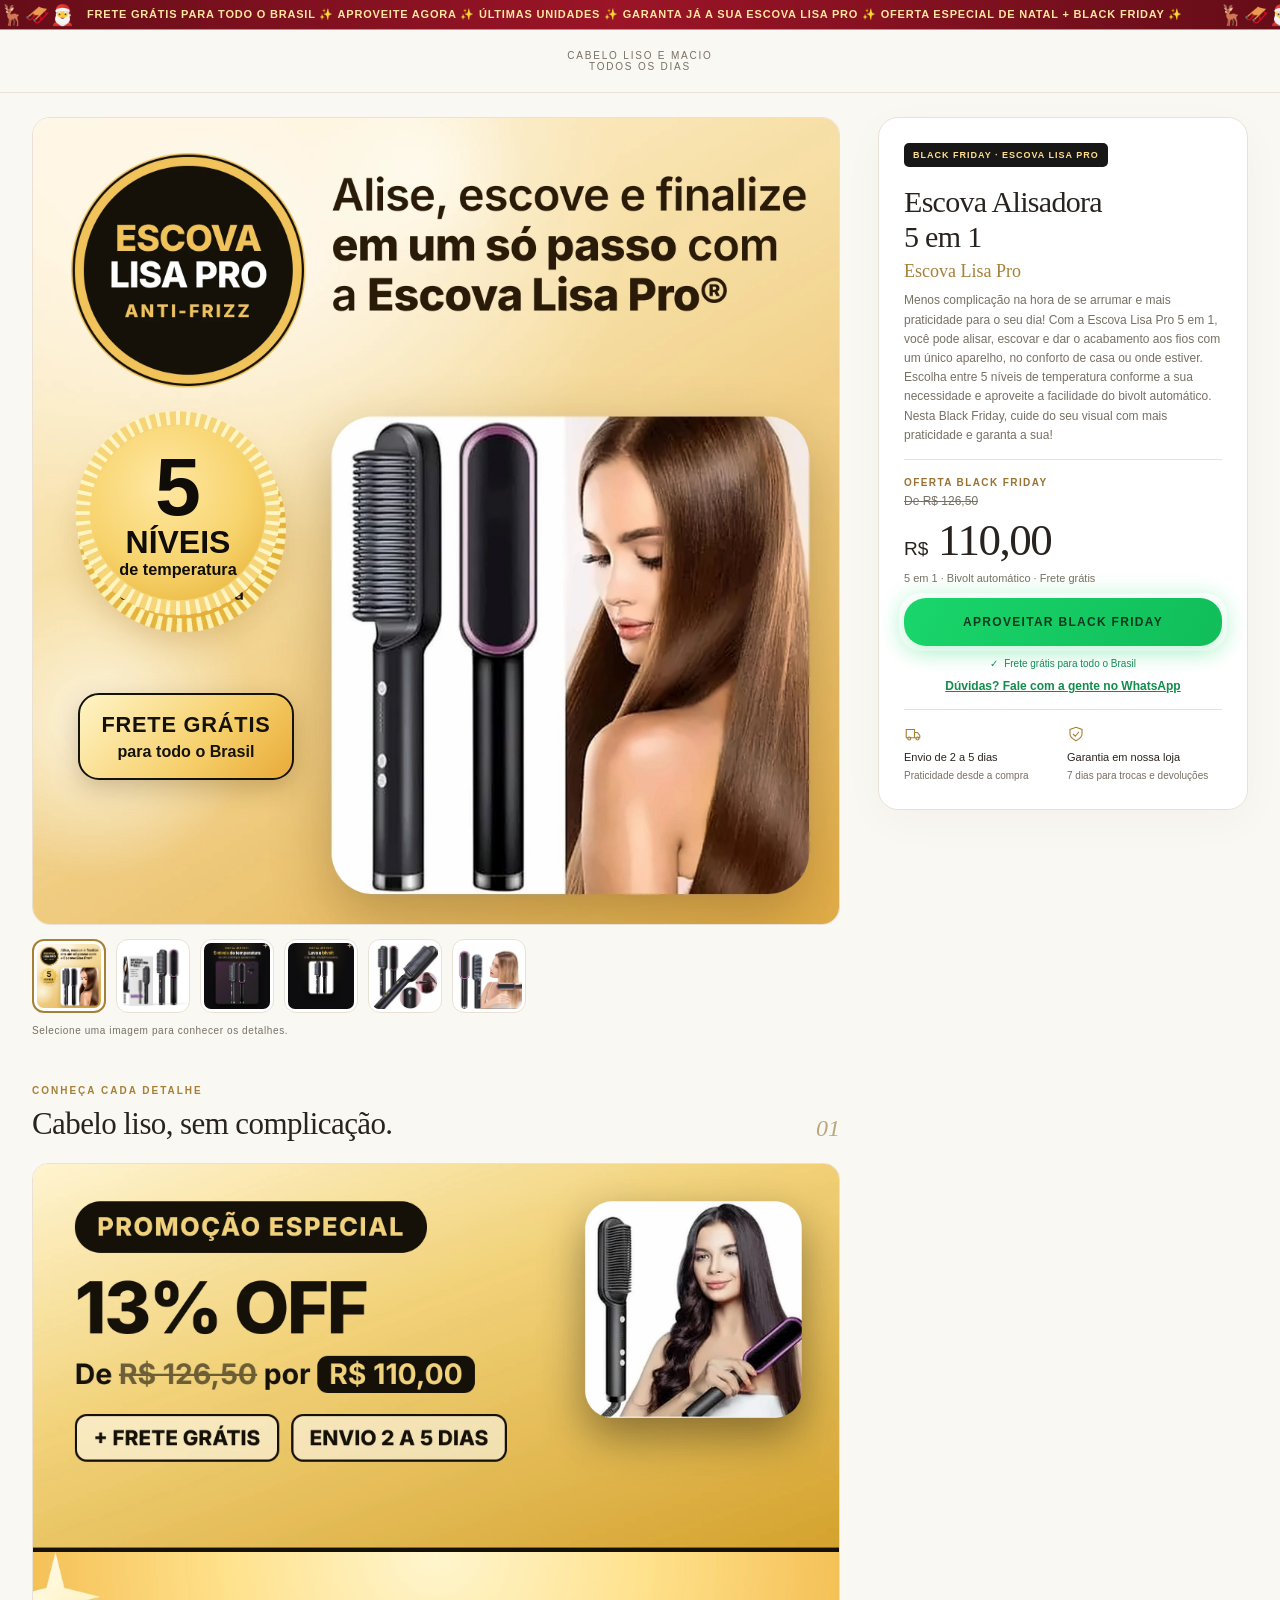
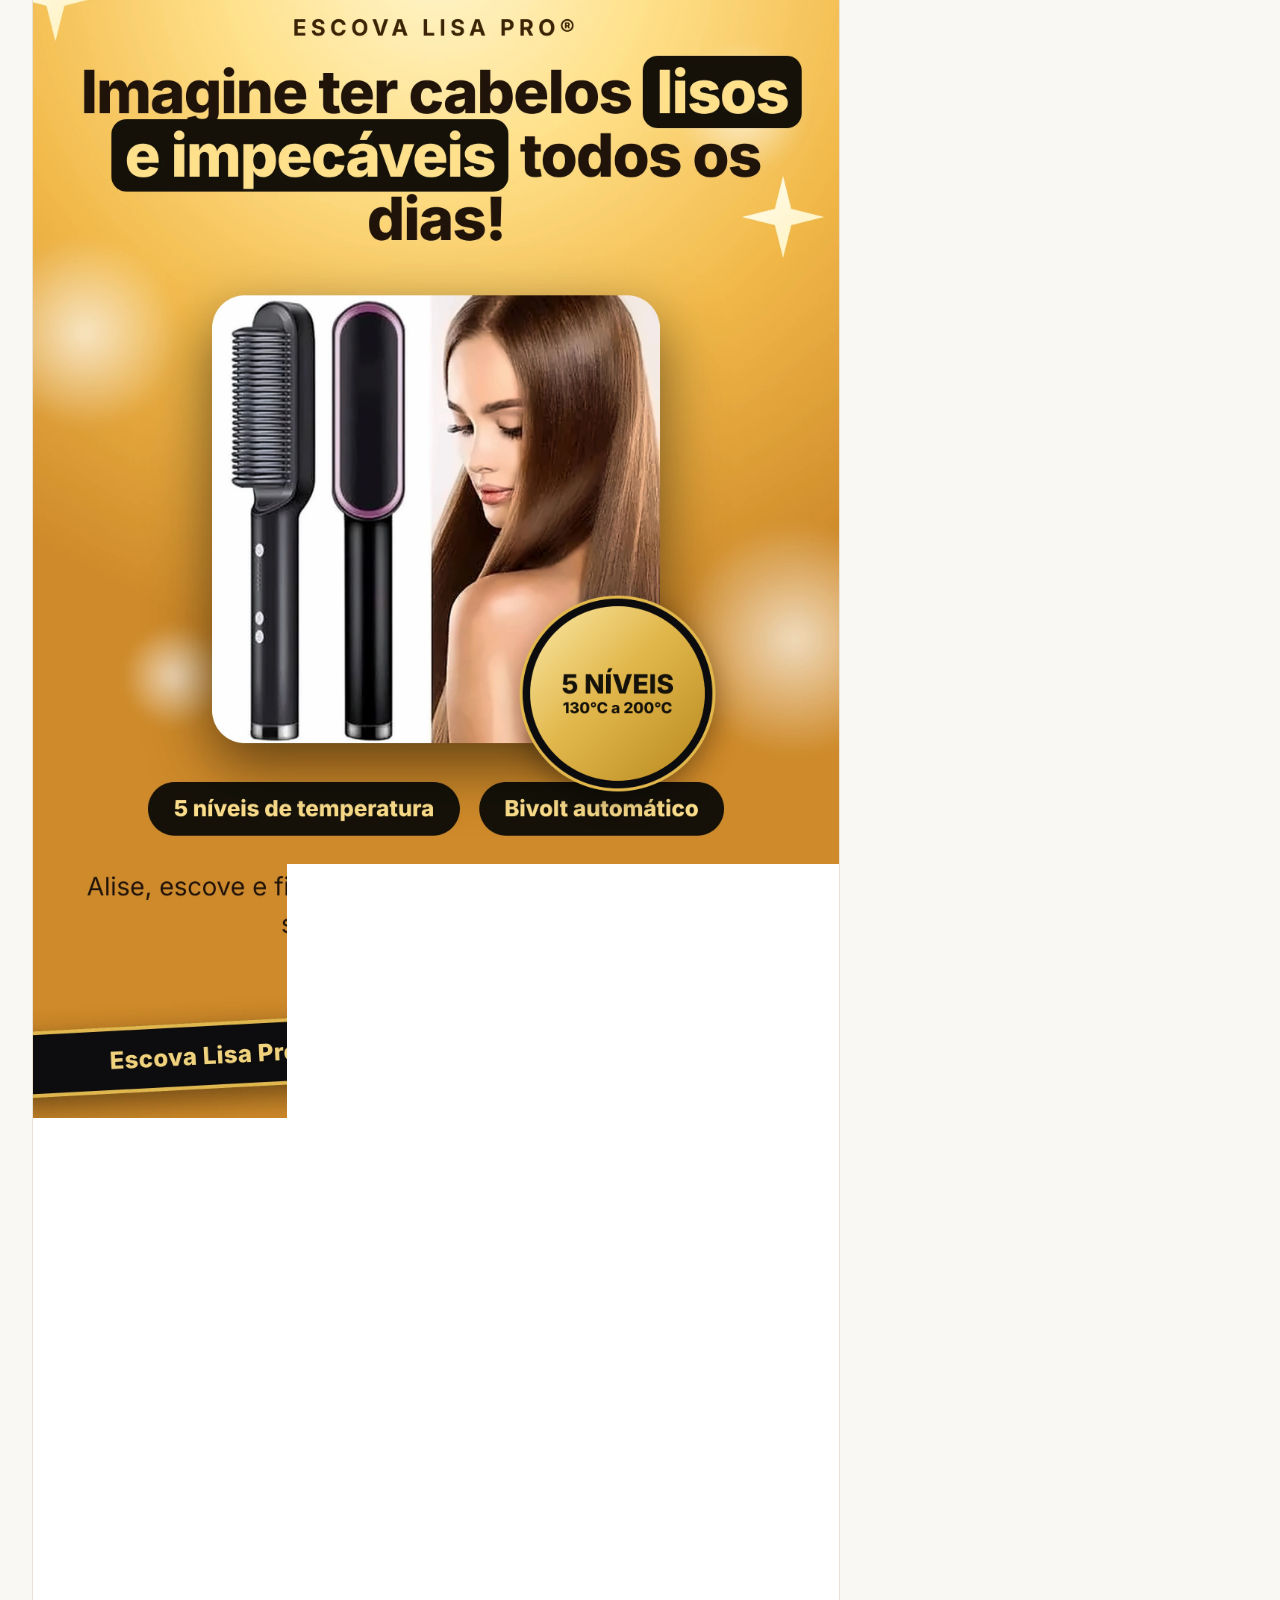
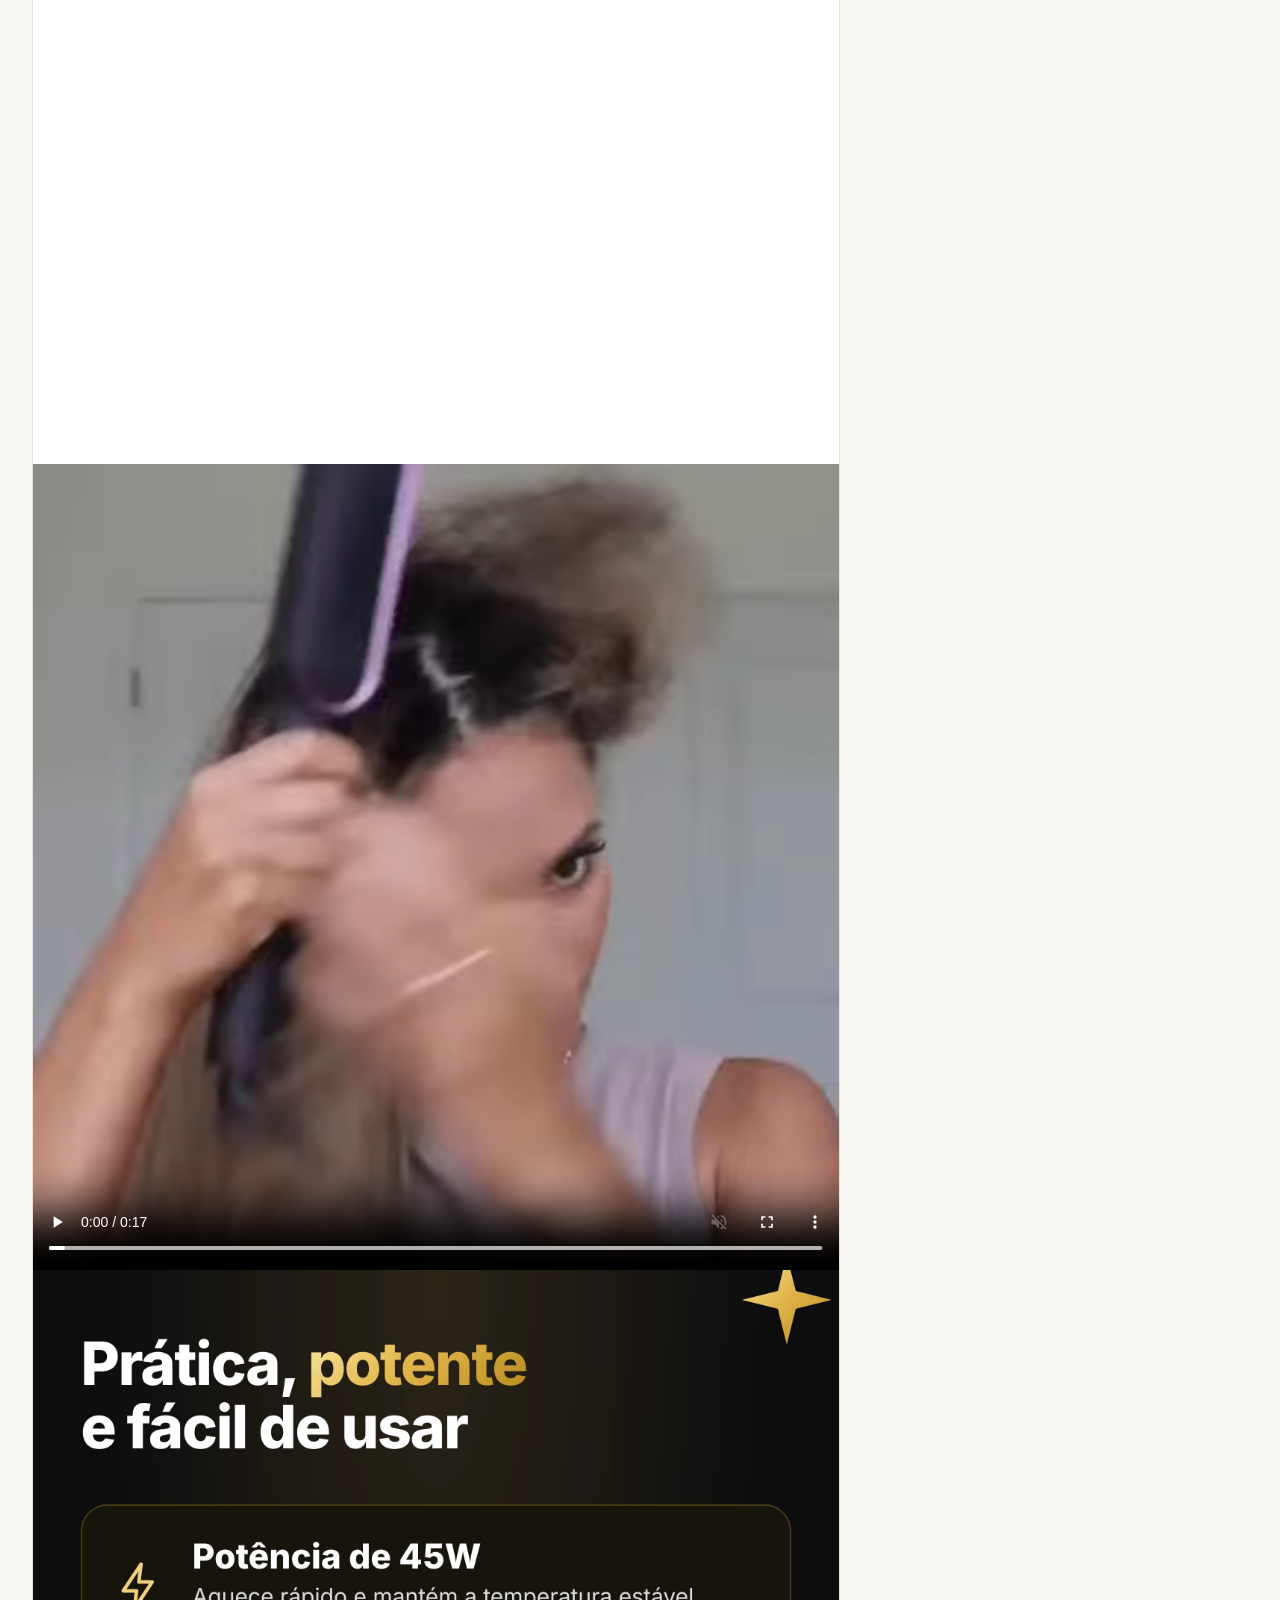
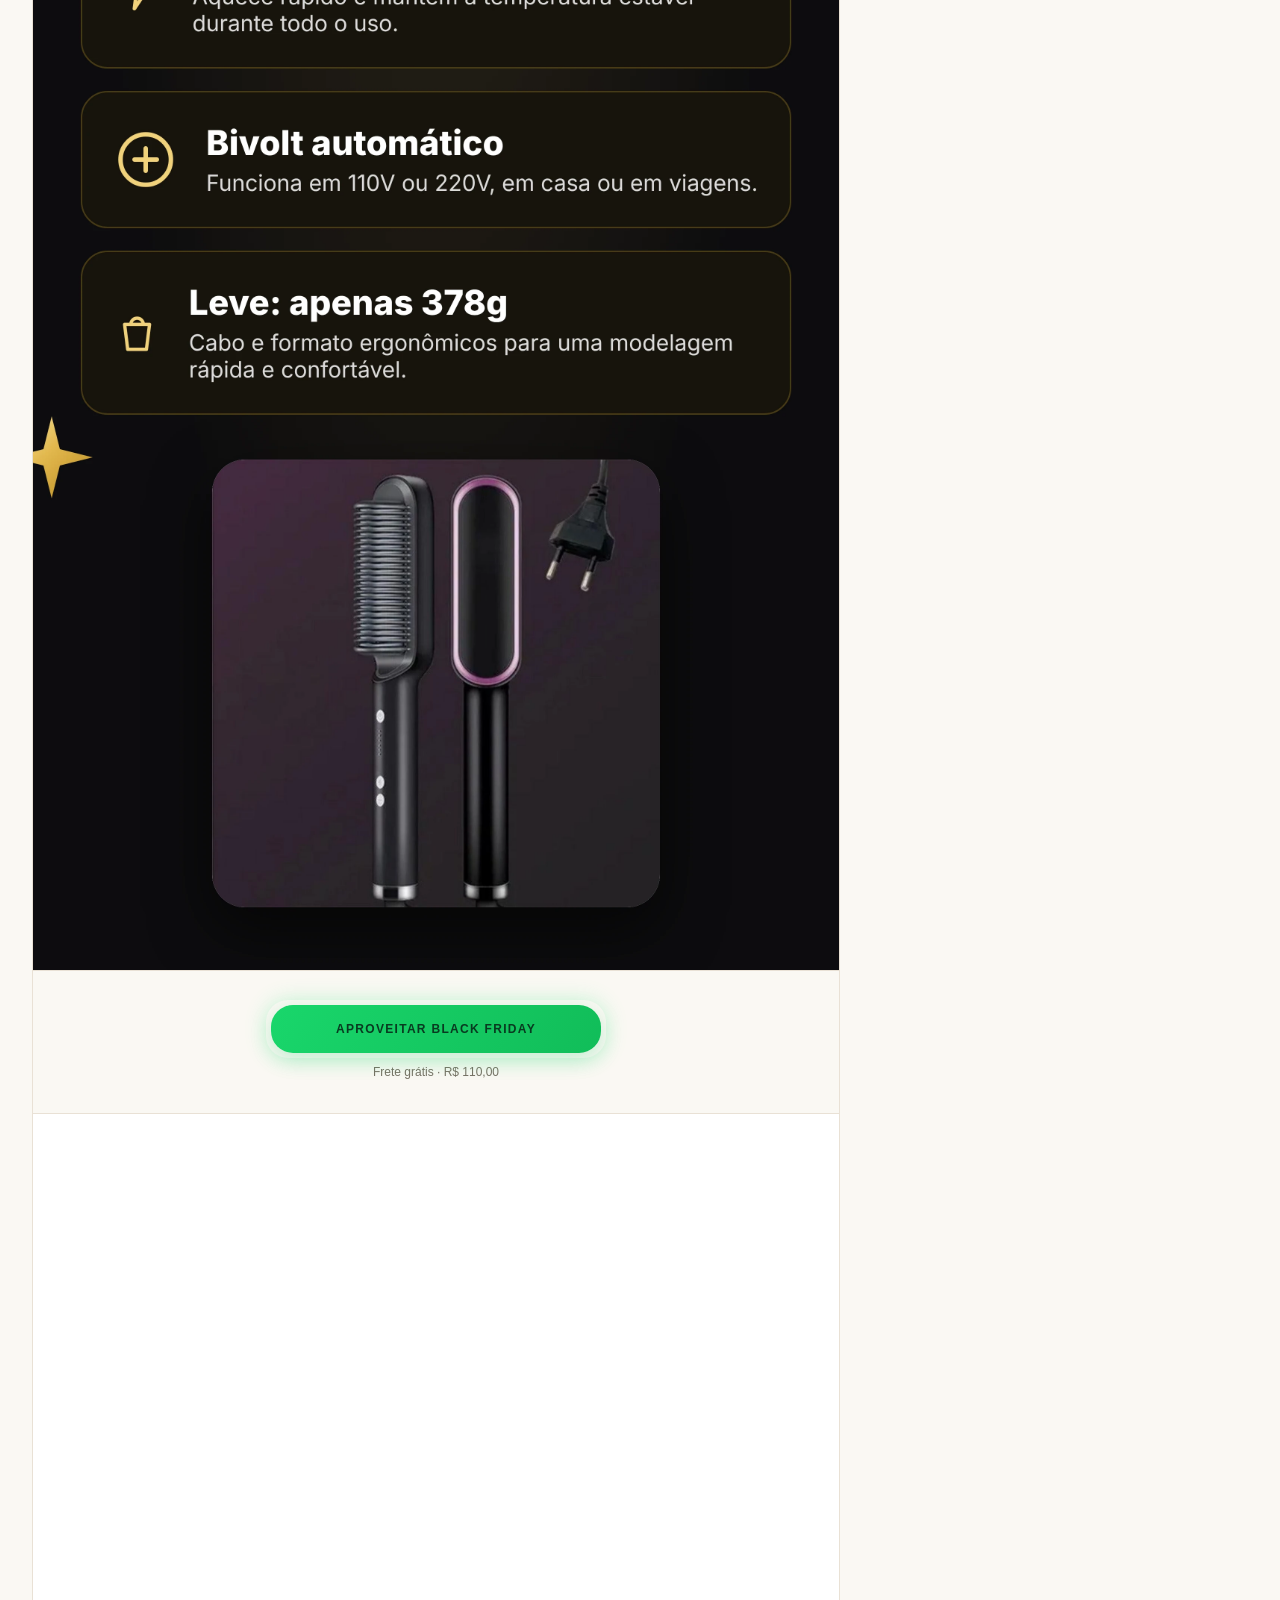
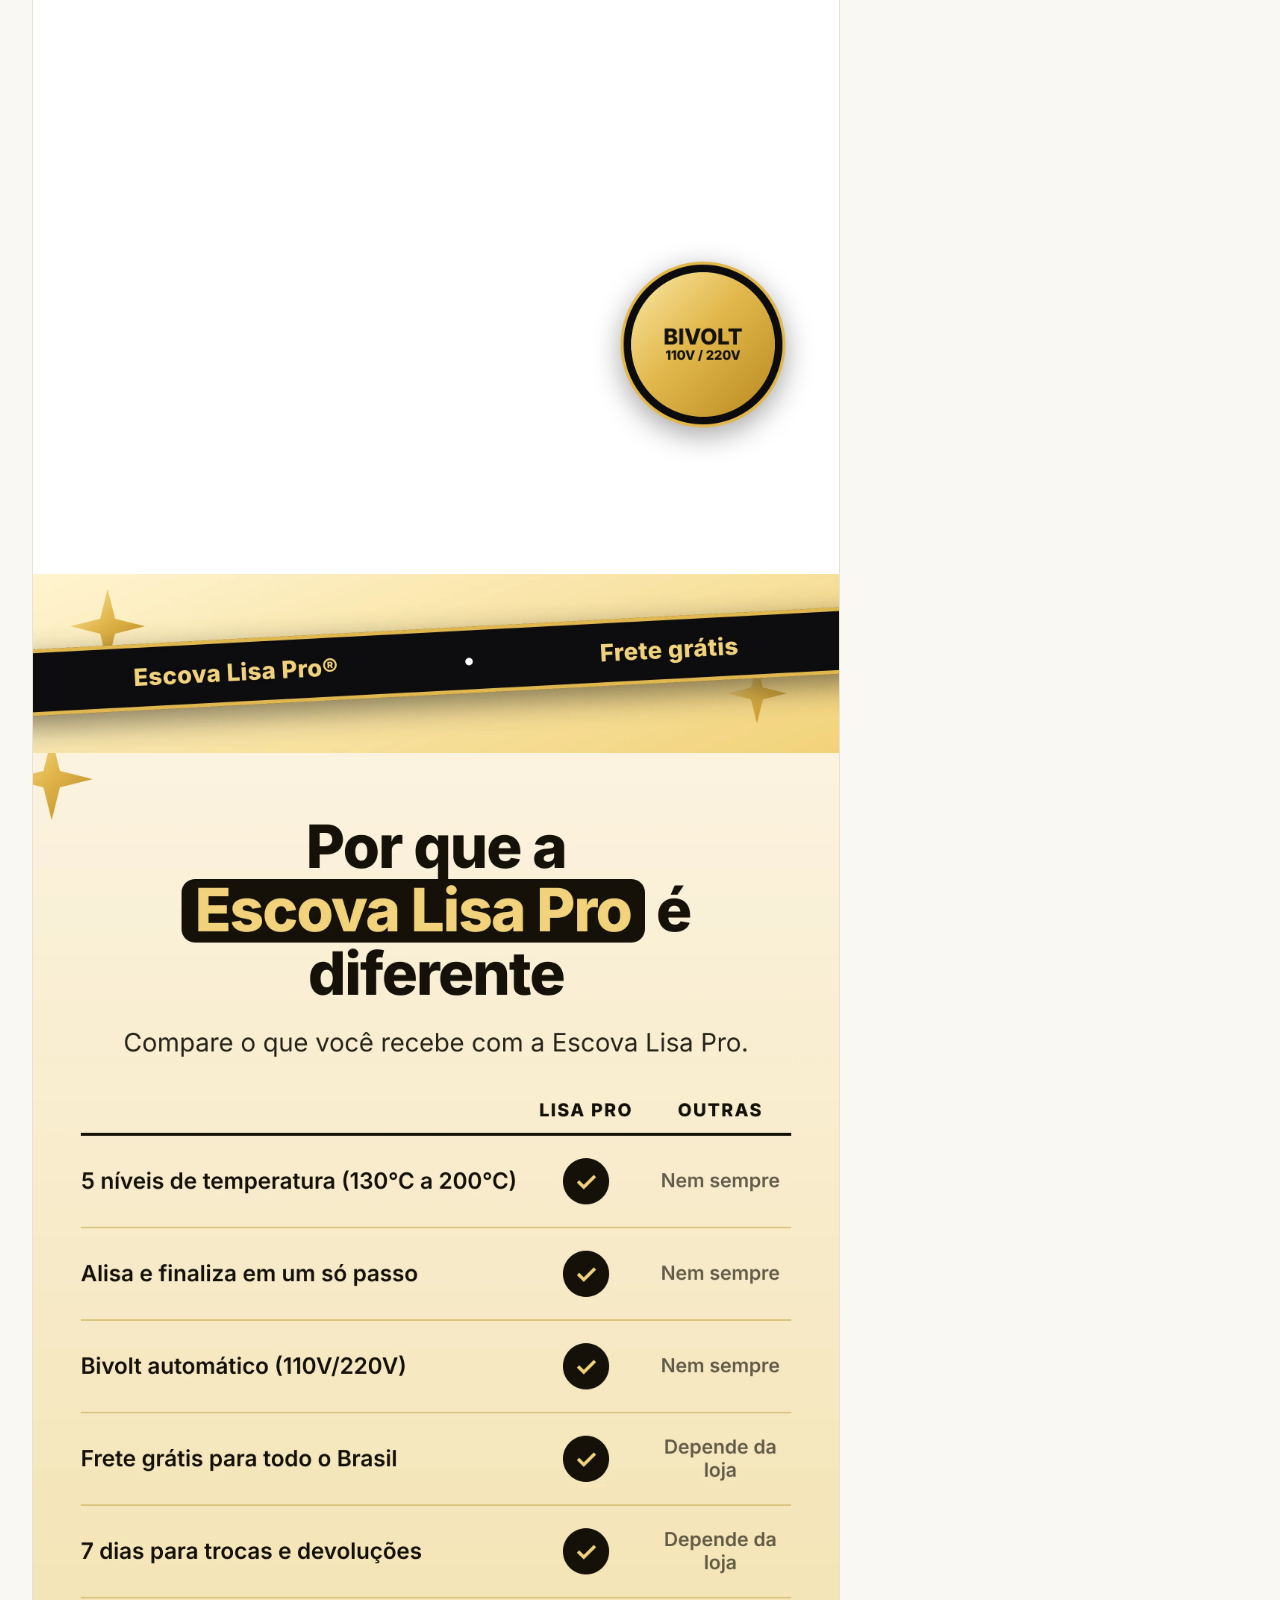
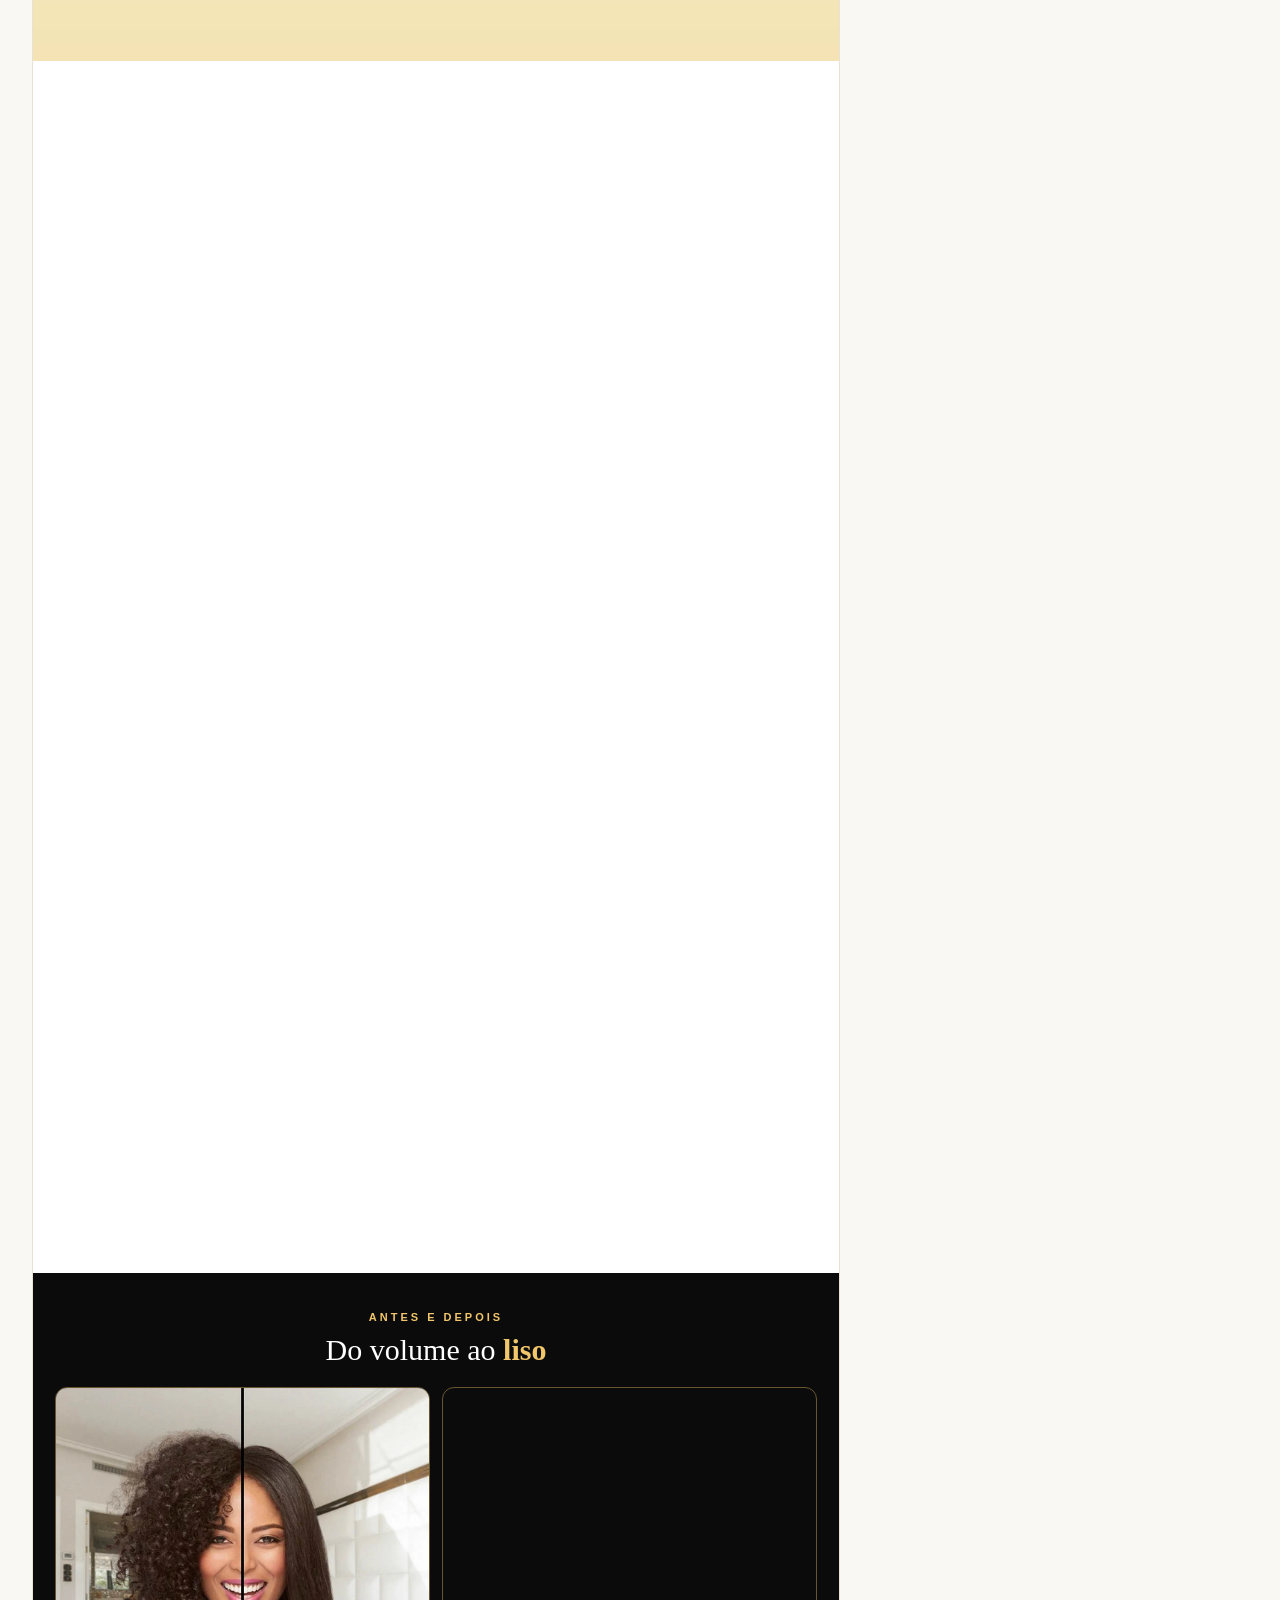
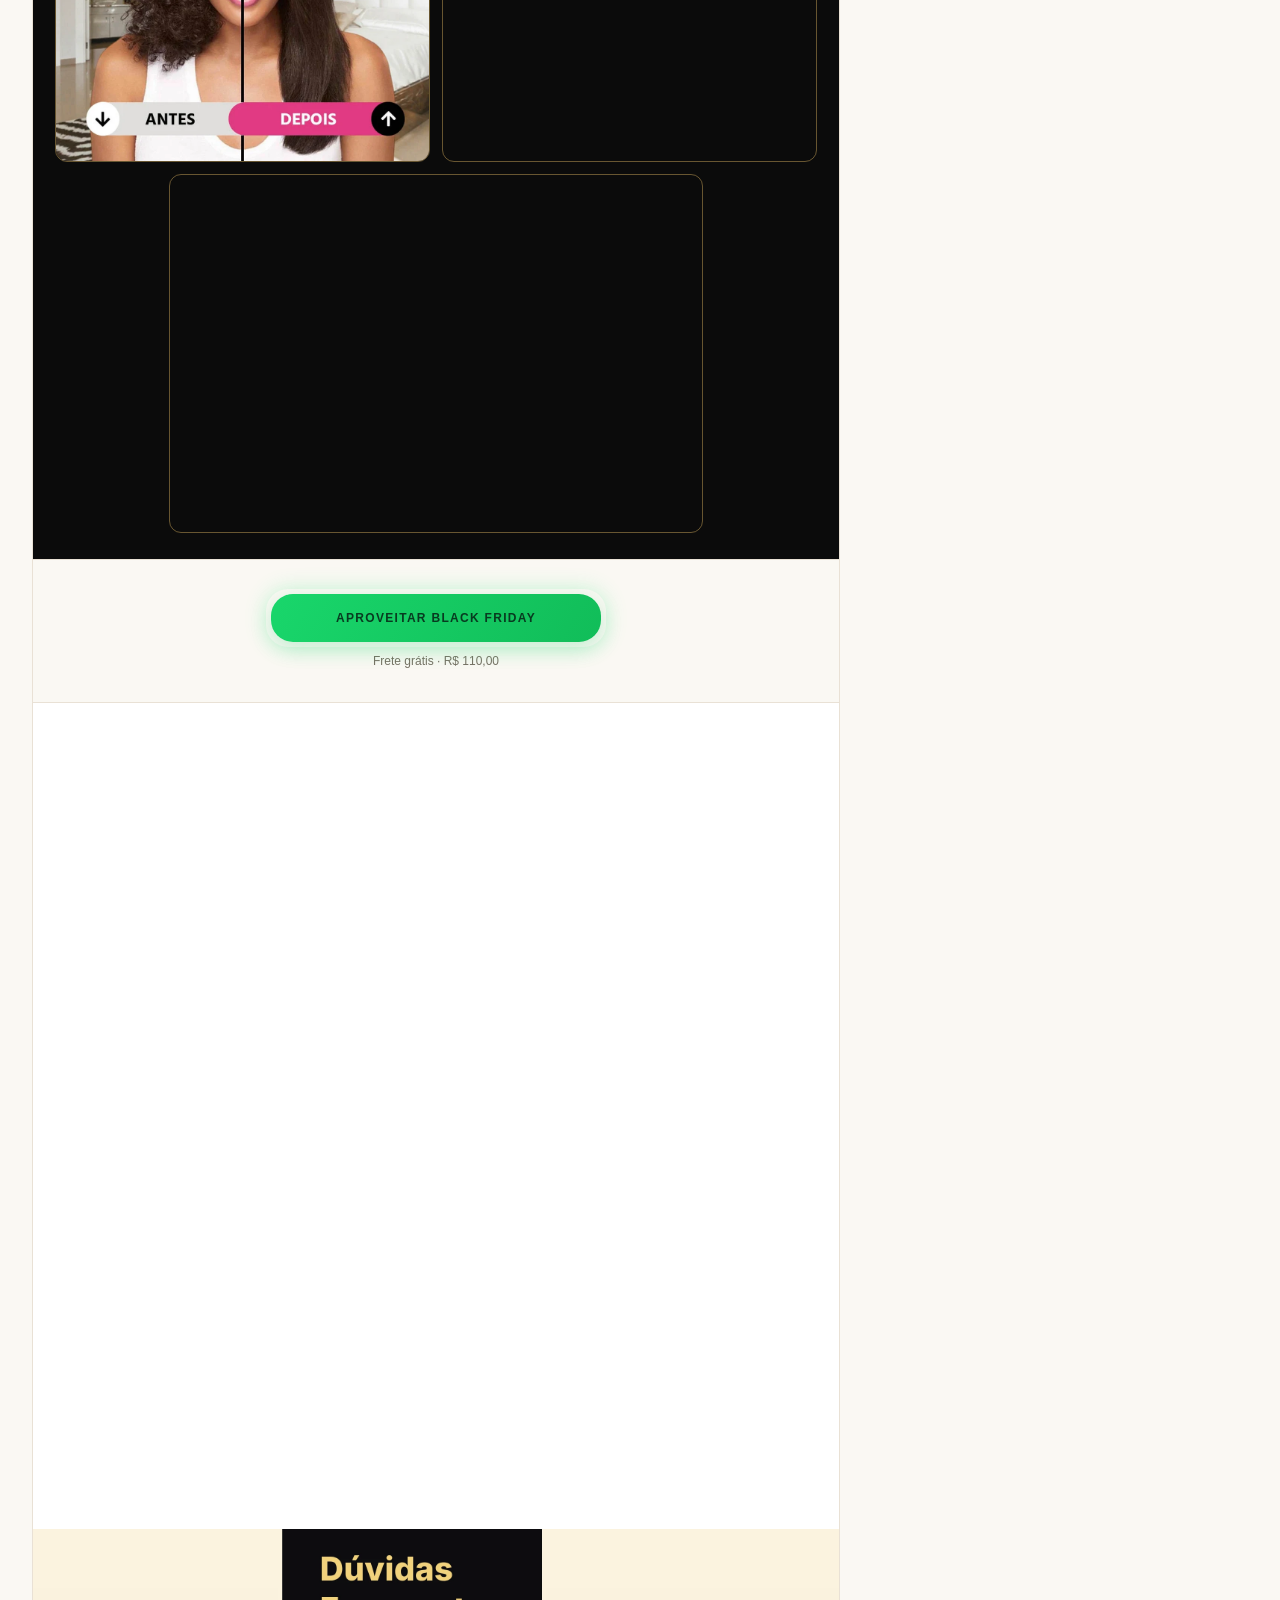
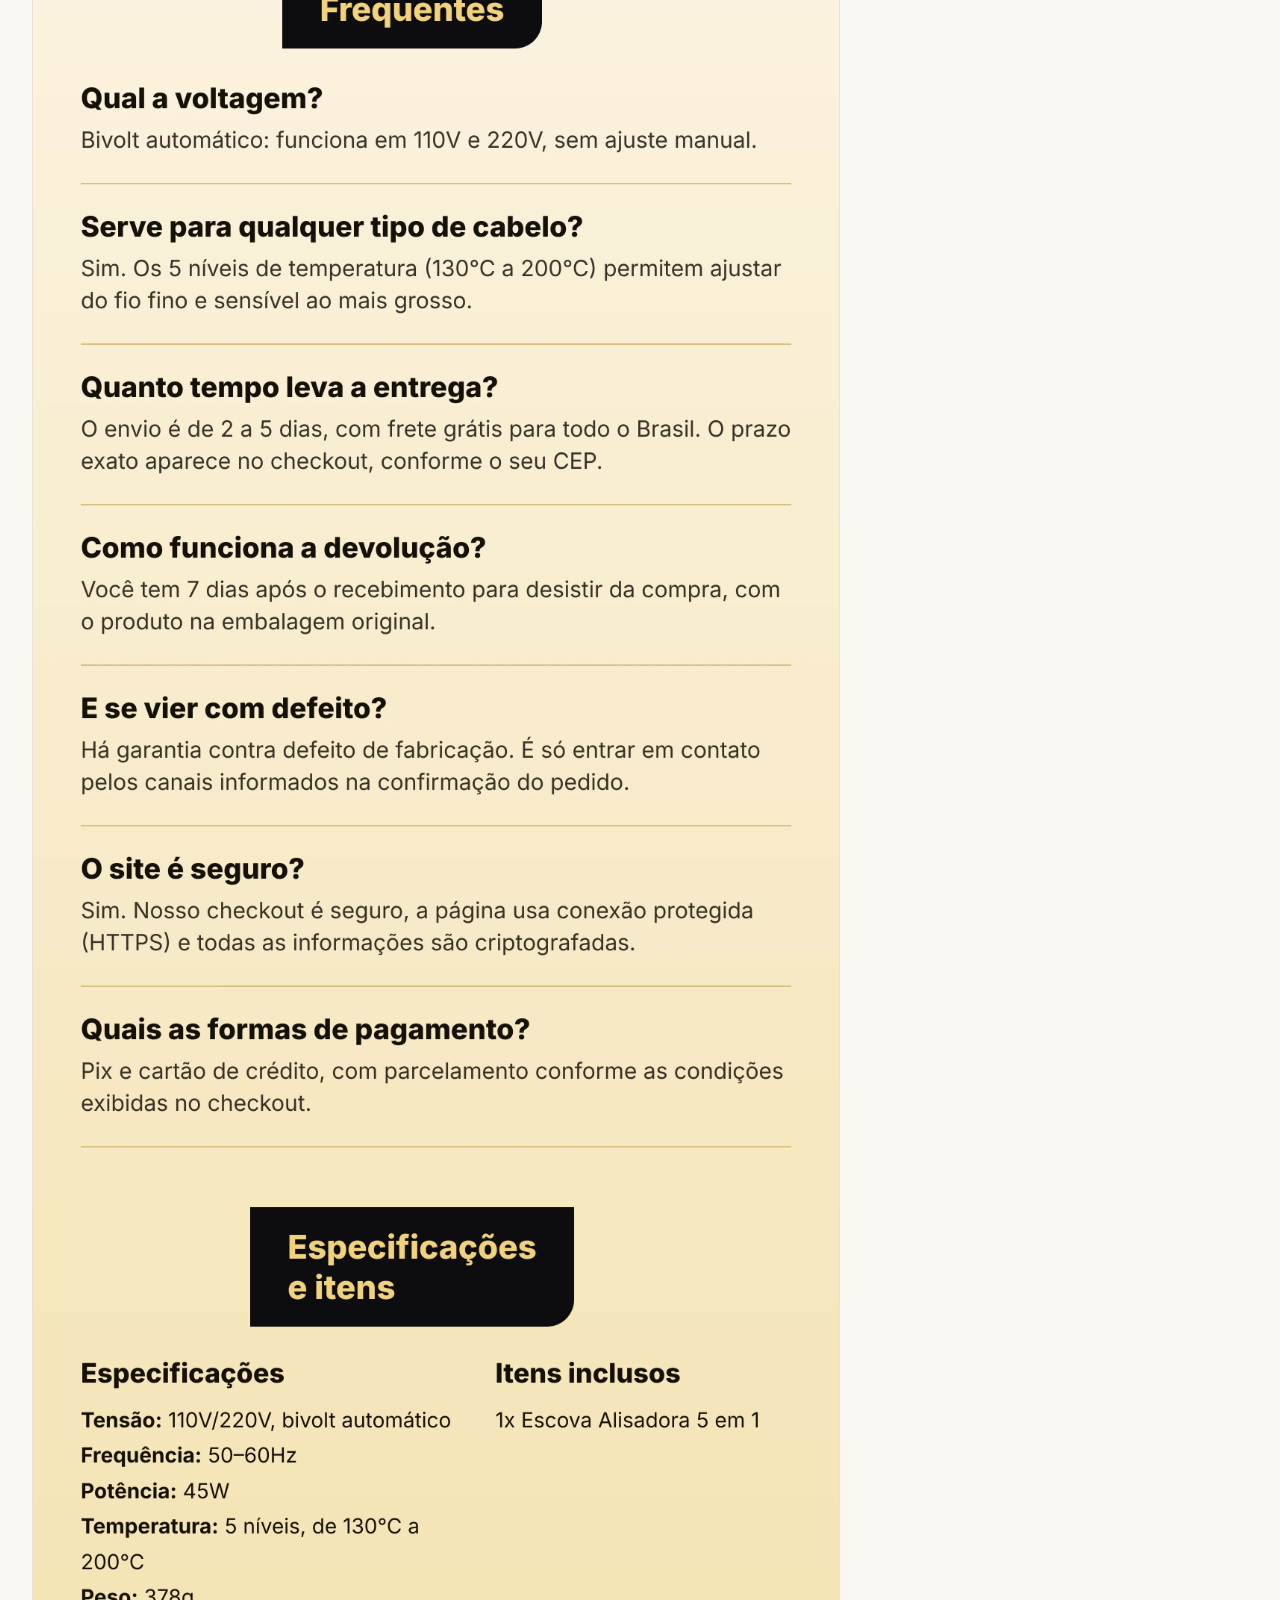
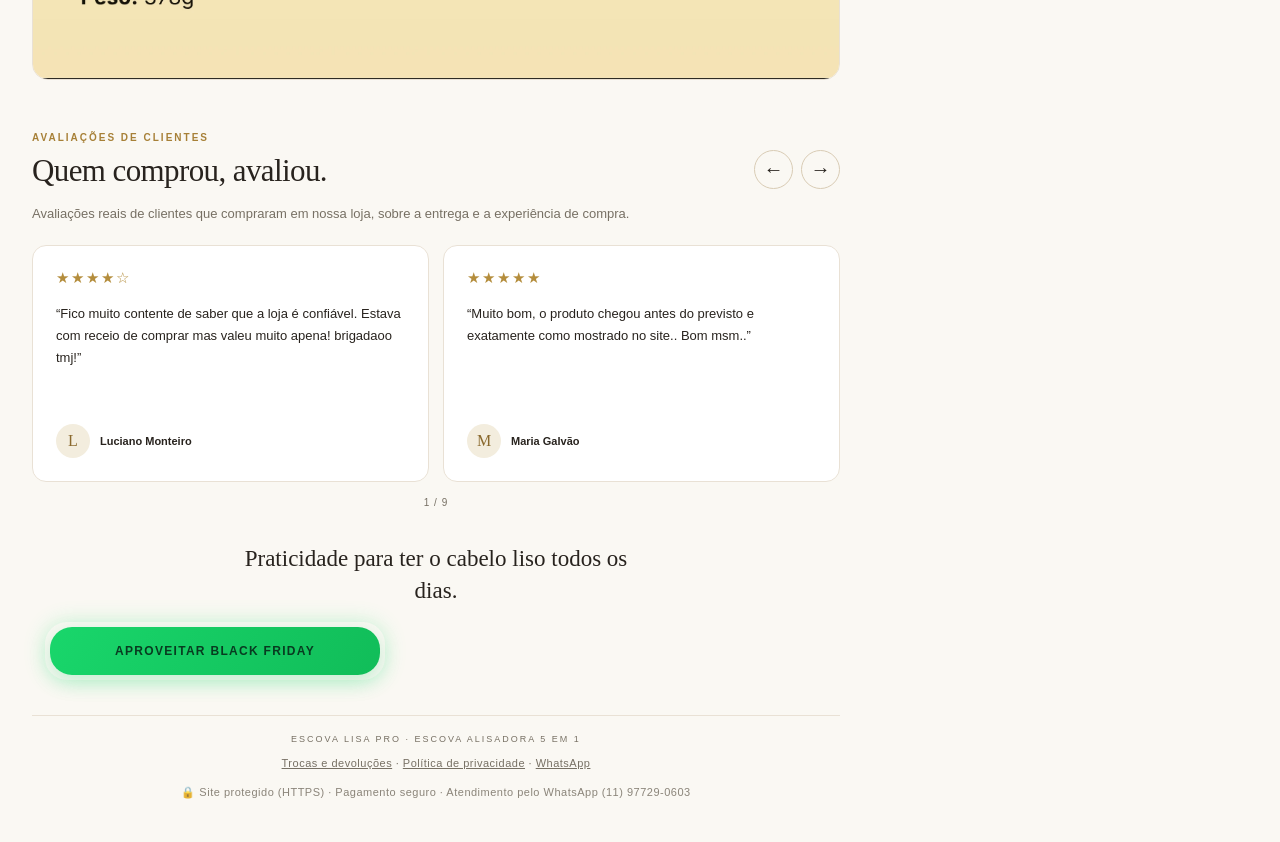
==== commit 0713344f: "Forçar atualização do selo corrigido na página" ====
--- a/index.html
+++ b/index.html
@@ -1,5 +1,5 @@
 <!doctype html>
-<html lang="pt-BR"><head><meta charset="utf-8"><meta name="viewport" content="width=device-width,initial-scale=1"><meta name="theme-color" content="#faf8f3"><title>Escova Lisa Pro | Escova Alisadora 5 em 1</title><meta name="description" content="Escova Alisadora 5 em 1: alisa, escova e finaliza em um só passo. 5 níveis de temperatura, bivolt automático e frete grátis. R$ 110,00."><link rel="stylesheet" href="styles.css?v=35"><link rel="preload" as="image" href="gallery-01.webp?v=29"><script src="data.js?v=29" defer></script><script src="app.js?v=29" defer></script></head>
+<html lang="pt-BR"><head><meta charset="utf-8"><meta name="viewport" content="width=device-width,initial-scale=1"><meta name="theme-color" content="#faf8f3"><title>Escova Lisa Pro | Escova Alisadora 5 em 1</title><meta name="description" content="Escova Alisadora 5 em 1: alisa, escova e finaliza em um só passo. 5 níveis de temperatura, bivolt automático e frete grátis. R$ 110,00."><link rel="stylesheet" href="styles.css?v=36"><link rel="preload" as="image" href="gallery-01.webp?v=29"><script src="data.js?v=29" defer></script><script src="app.js?v=29" defer></script></head>
 <body><div class="topbar" aria-label="Black Friday e Natal: FRETE GRÁTIS PARA TODO O BRASIL ✨ APROVEITE AGORA ✨ ÚLTIMAS UNIDADES ✨ GARANTA JÁ A SUA ESCOVA LISA PRO ✨ OFERTA ESPECIAL DE NATAL + BLACK FRIDAY ✨"><div class="topbar-track" aria-hidden="true"><span class="topbar-message"><span class="topbar-sleigh">🦌🛷🎅</span> FRETE GRÁTIS PARA TODO O BRASIL ✨ APROVEITE AGORA ✨ ÚLTIMAS UNIDADES ✨ GARANTA JÁ A SUA ESCOVA LISA PRO ✨ OFERTA ESPECIAL DE NATAL + BLACK FRIDAY ✨</span><span class="topbar-message"><span class="topbar-sleigh">🦌🛷🎅</span> FRETE GRÁTIS PARA TODO O BRASIL ✨ APROVEITE AGORA ✨ ÚLTIMAS UNIDADES ✨ GARANTA JÁ A SUA ESCOVA LISA PRO ✨ OFERTA ESPECIAL DE NATAL + BLACK FRIDAY ✨</span></div></div><header class="header"><span class="header-note">Cabelo liso e macio<br>todos os dias</span></header>
 <main class="layout"><div class="left"><section class="gallery" aria-label="Imagens do produto"><div class="gallery-main is-cover"><img id="main-image" src="gallery-01.webp?v=29" alt="Escova Alisadora 5 em 1 — imagem principal" width="900" height="900" fetchpriority="high"><span class="gallery-label">ESCOVA LISA PRO</span><span class="temp-badge-fix" aria-hidden="true"></span><span class="cover-badge" id="cover-badge"><b>FRETE GRÁTIS</b><small>para todo o Brasil</small></span></div><div class="thumbnails"><button class="thumb" type="button" aria-label="Ver imagem 1" aria-pressed="true"><img src="gallery-01.webp?v=29" alt="Miniatura 1" width="1080" height="1080" decoding="async"></button><button class="thumb" type="button" aria-label="Ver imagem 2" aria-pressed="false"><img src="gallery-04.webp?v=29" alt="Miniatura 2" width="1080" height="1080" decoding="async"></button><button class="thumb" type="button" aria-label="Ver imagem 3" aria-pressed="false"><img src="gallery-02.webp?v=29" alt="Miniatura 3" width="1080" height="1080" decoding="async"></button><button class="thumb" type="button" aria-label="Ver imagem 4" aria-pressed="false"><img src="gallery-03.webp?v=29" alt="Miniatura 4" width="1080" height="1080" decoding="async"></button><button class="thumb" type="button" aria-label="Ver imagem 5" aria-pressed="false"><img src="gallery-05.webp?v=29" alt="Miniatura 5" width="1080" height="1080" decoding="async"></button><button class="thumb" type="button" aria-label="Ver imagem 6" aria-pressed="false"><img src="gallery-06.webp?v=29" alt="Miniatura 6" width="1080" height="1080" decoding="async"></button></div><p class="gallery-caption">Selecione uma imagem para conhecer os detalhes.</p></section>
 <section class="description" aria-labelledby="description-heading"><div class="section-heading"><div><span class="eyebrow">Conheça cada detalhe</span><h2 id="description-heading">Cabelo liso, sem complicação.</h2></div><span class="number" aria-hidden="true">01</span></div><div class="story"><figure><img src="banner-01.webp?v=29" width="2160" alt="Oferta Escova Alisadora 5 em 1" loading="lazy" decoding="async"></figure><figure class="has-seal"><img src="banner-02.webp?v=29" width="2160" alt="Cabelos lisos e impecáveis todos os dias" loading="lazy" decoding="async"><img class="seal-anim" src="seal-niveis.png?v=29" alt="" aria-hidden="true" style="left:59.815%;top:54.306%;width:25.741%" loading="lazy"></figure><figure><img src="banner-03.webp?v=29" width="2160" alt="Cabelos lisos em minutos" loading="lazy" decoding="async"></figure><figure class="reel"><video id="reel-video" controls muted loop autoplay playsinline preload="auto" poster="poster-reel.jpg?v=29"><source src="video-reel.webm?v=29" type="video/webm"><source src="video-reel.mp4?v=29" type="video/mp4"></video></figure><figure><img src="banner-04.webp?v=29" width="2160" alt="Prática, potente e fácil de usar" loading="lazy" decoding="async"></figure><div class="mid-cta"><a class="cta" href="https://pay.kaiross.com.br/dmLbLVXUfgyq">APROVEITAR BLACK FRIDAY</a><p>Frete grátis · R$ 110,00</p></div><figure class="has-seal"><img src="banner-05.webp?v=29" width="2160" alt="Funciona em todos os tipos de cabelo" loading="lazy" decoding="async"><img class="seal-anim" src="seal-bivolt.png?v=29" alt="" aria-hidden="true" style="left:72.315%;top:70.13%;width:22.037%" loading="lazy"></figure><figure><img src="banner-10.webp?v=29" width="2160" alt="Escova Lisa Pro" loading="lazy" decoding="async"></figure><figure><img src="banner-06.webp?v=29" width="2160" alt="Por que a Escova Lisa Pro é diferente" loading="lazy" decoding="async"></figure><figure><img src="banner-07.webp?v=29" width="2160" alt="Do cabelo bagunçado ao liso em minutos" loading="lazy" decoding="async"></figure><figure class="ba"><span class="ba-eyebrow">Antes e depois</span><h3>Do volume ao <b>liso</b></h3><div class="ba-grid"><img src="antes-depois-2.webp?v=29" width="1000" height="1000" alt="Antes e depois: cabelo cacheado alisado" loading="lazy" decoding="async"><img src="antes-depois-1.webp?v=29" width="1000" height="1000" alt="Antes e depois: cabelo ondulado alisado" loading="lazy" decoding="async"><img src="antes-depois-3.webp?v=29" width="1000" height="672" alt="Antes e depois: cabelo cacheado alisado" loading="lazy" decoding="async"></div></figure><div class="mid-cta"><a class="cta" href="https://pay.kaiross.com.br/dmLbLVXUfgyq">APROVEITAR BLACK FRIDAY</a><p>Frete grátis · R$ 110,00</p></div><figure><img src="banner-08.webp?v=29" width="2160" alt="7 dias para trocas e devoluções" loading="lazy" decoding="async"></figure><figure><img src="banner-09.webp?v=29" width="2160" alt="Dúvidas frequentes e especificações" loading="lazy" decoding="async"></figure></div></section>
--- a/styles.css
+++ b/styles.css
@@ -86,5 +86,5 @@
 }
 
 /* Reposicionar texto do selo 5 niveis da imagem principal sem alterar layout */
-.gallery-main .temp-badge-fix{position:absolute;left:5.55%;top:38.0%;width:26.0%;aspect-ratio:1;pointer-events:none;z-index:2;display:block;background-image:url("selo-5-niveis-ajustado.svg");background-size:100% 100%;background-position:center;background-repeat:no-repeat}
+.gallery-main .temp-badge-fix{position:absolute;left:5%;top:36%;width:26%;aspect-ratio:1;pointer-events:none;z-index:2;display:block;background-image:url("selo-5-niveis-ajustado.svg?v=2");background-size:100% 100%;background-position:center;background-repeat:no-repeat}
 .gallery-main:not(.is-cover) .temp-badge-fix{display:none}
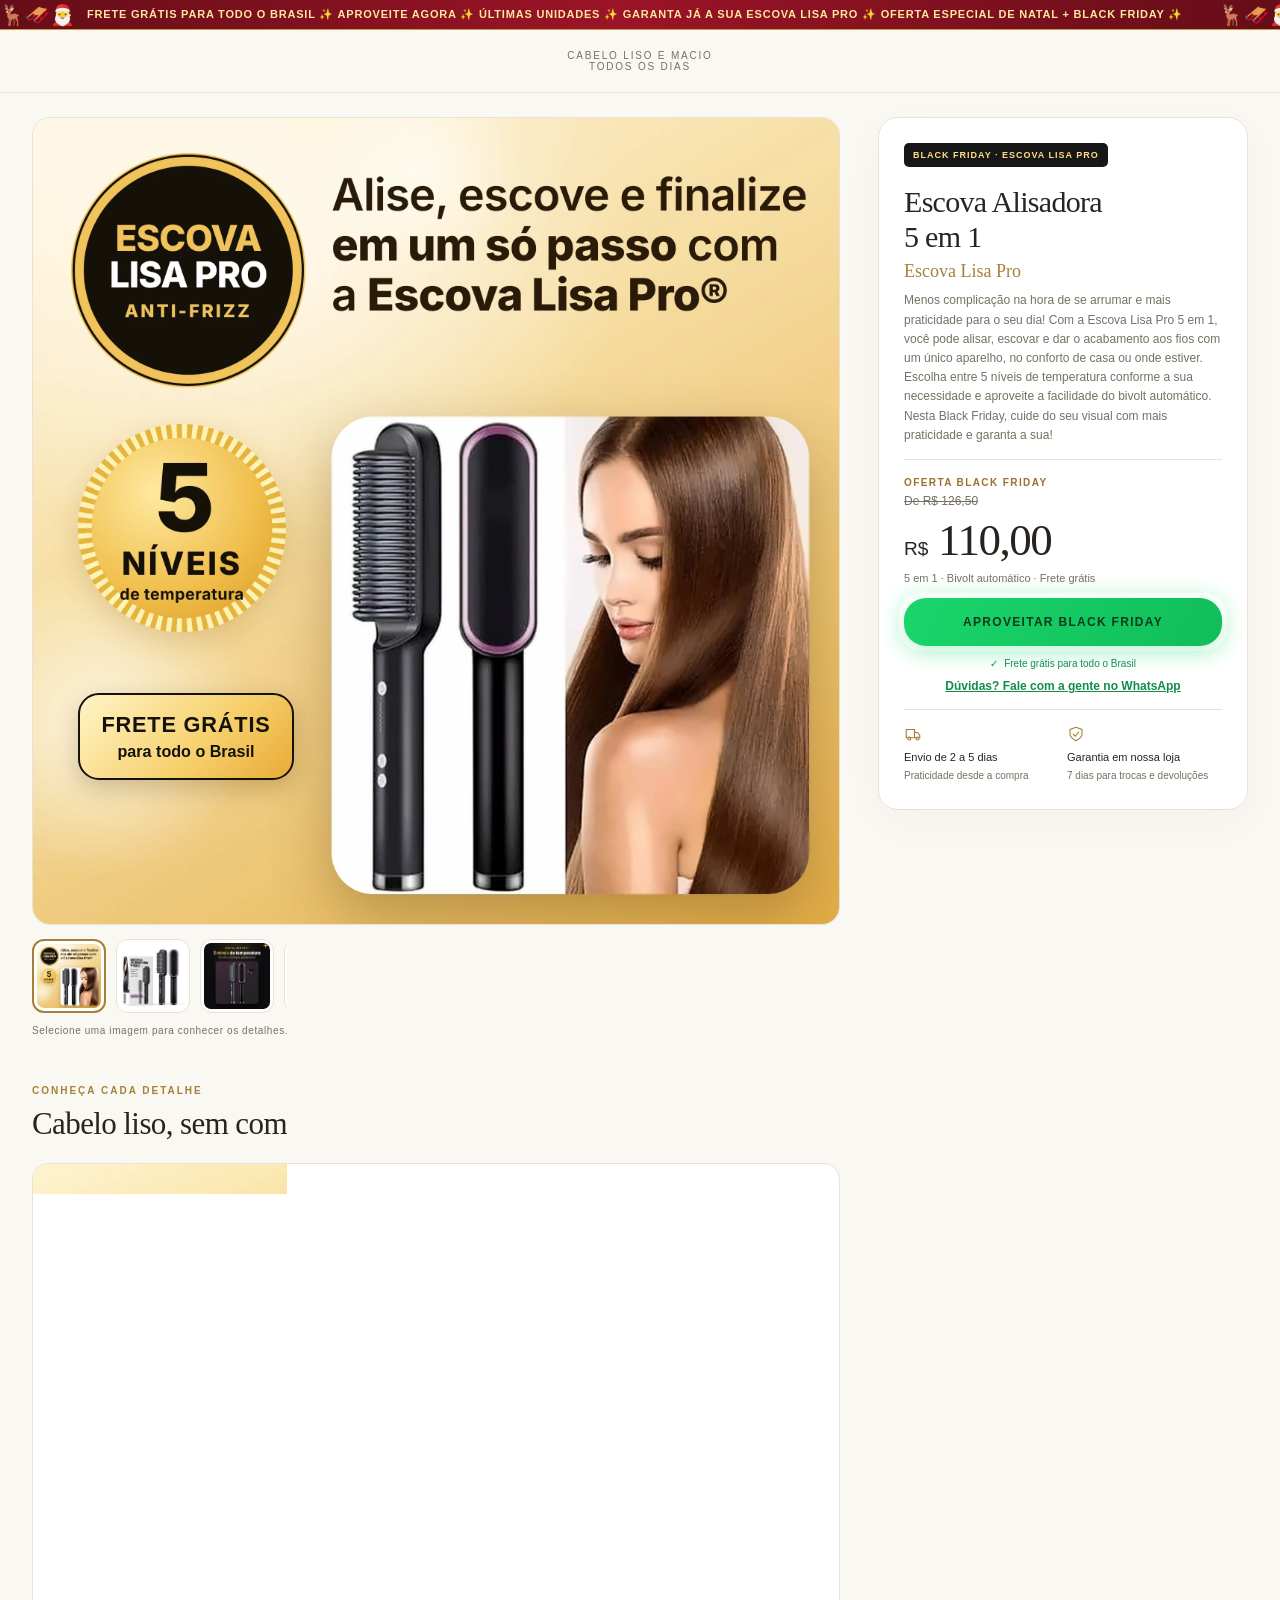
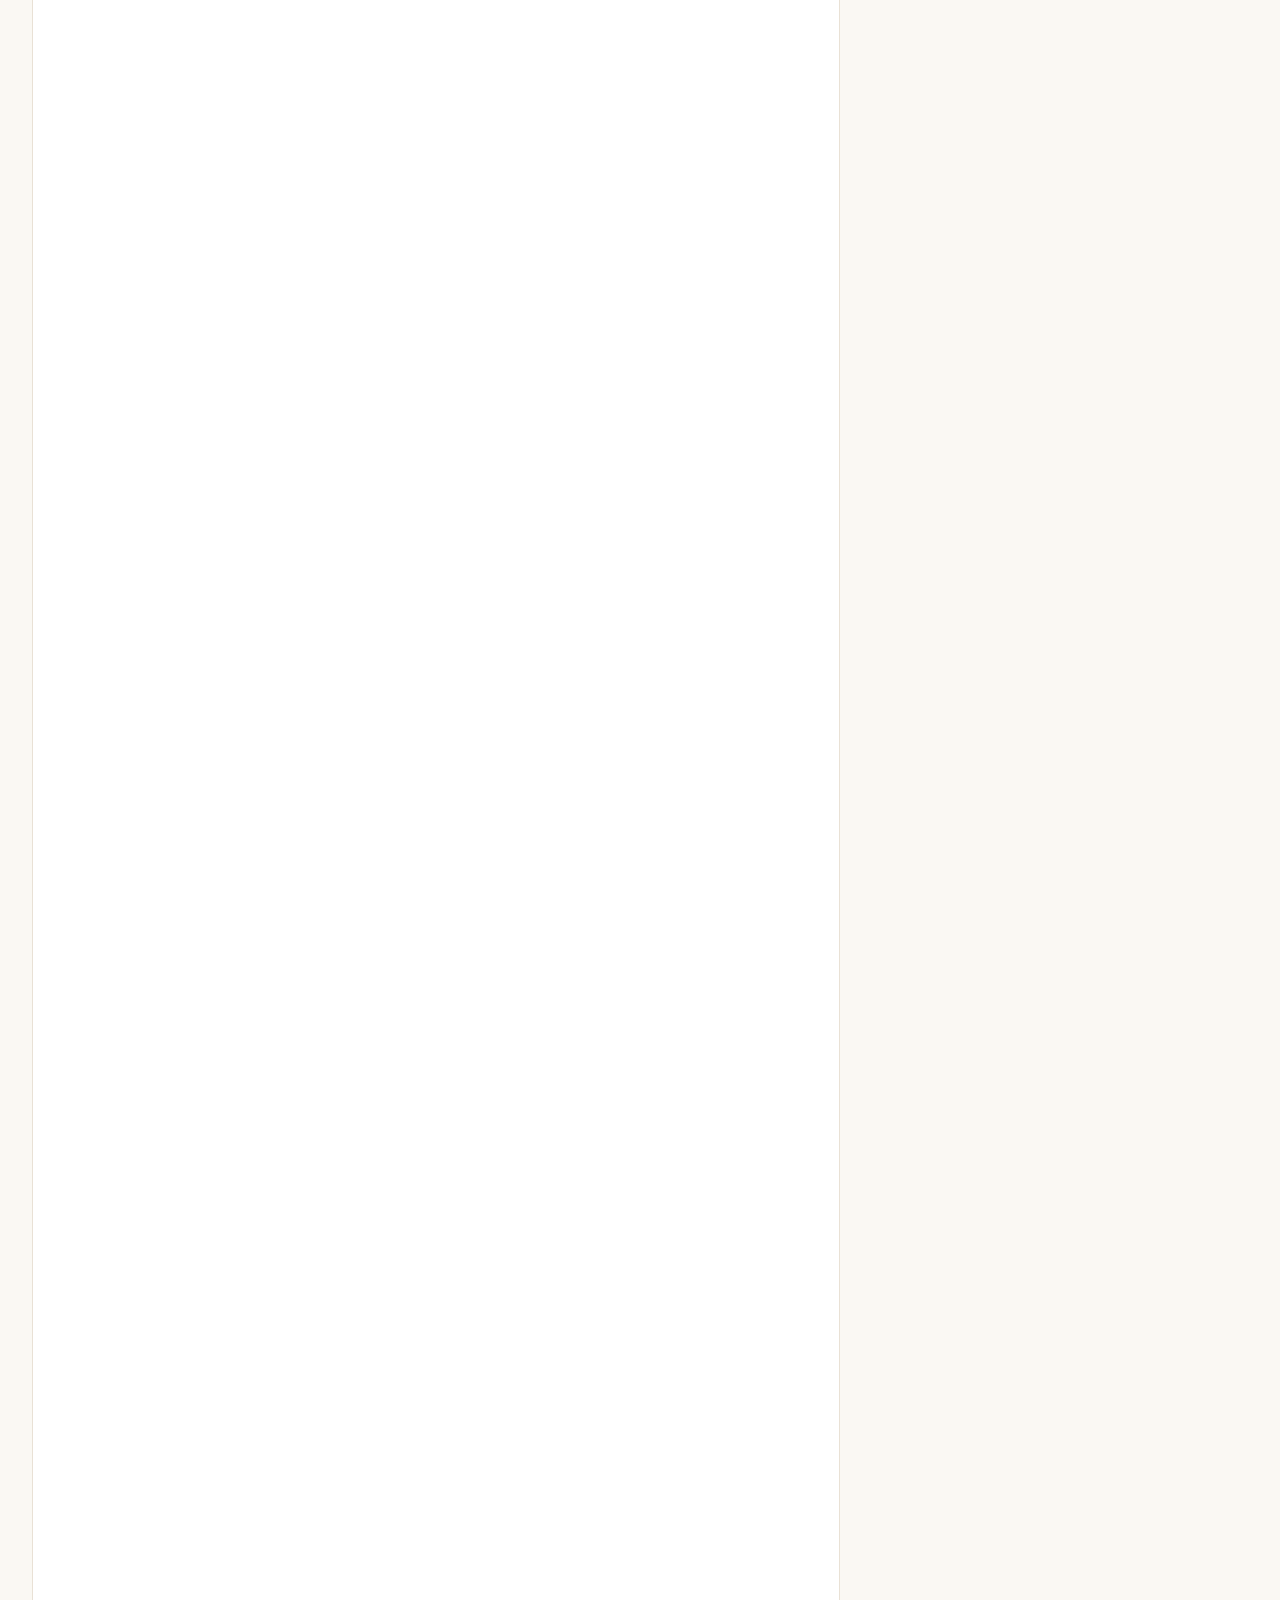
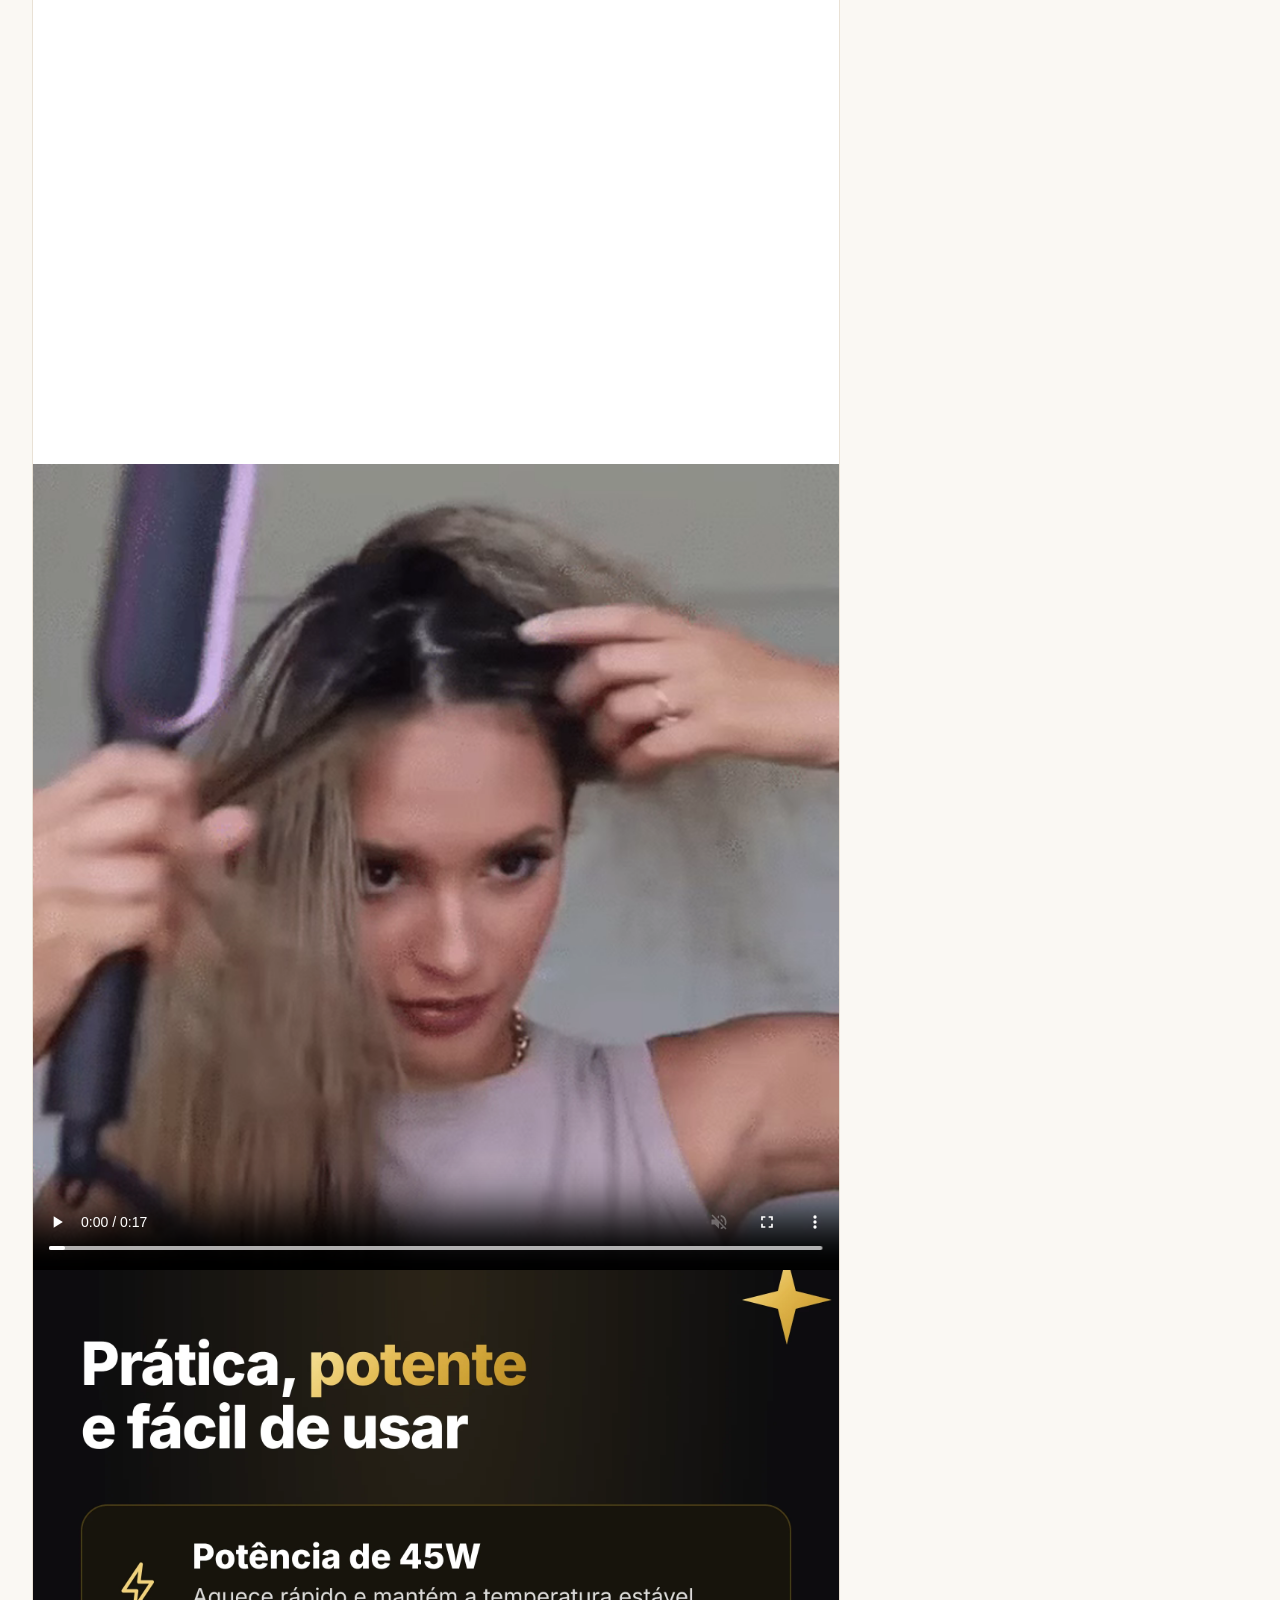
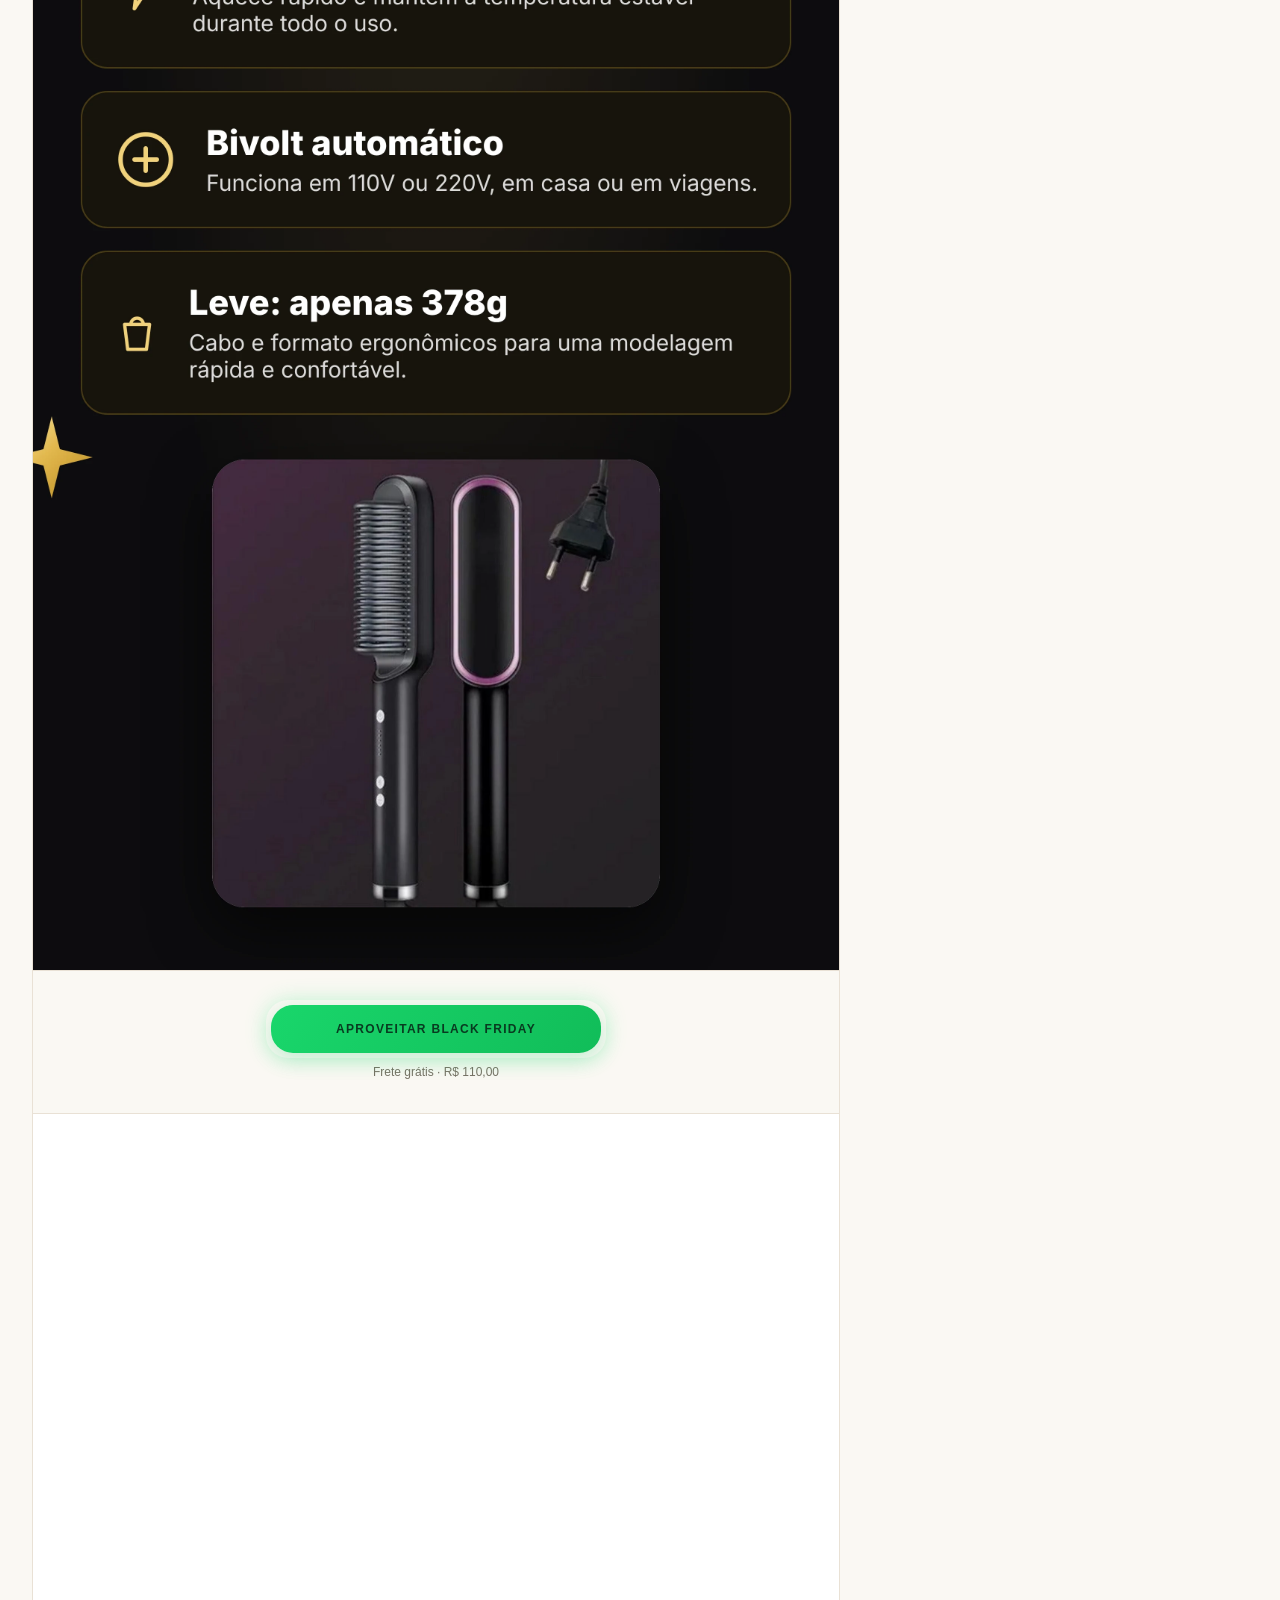
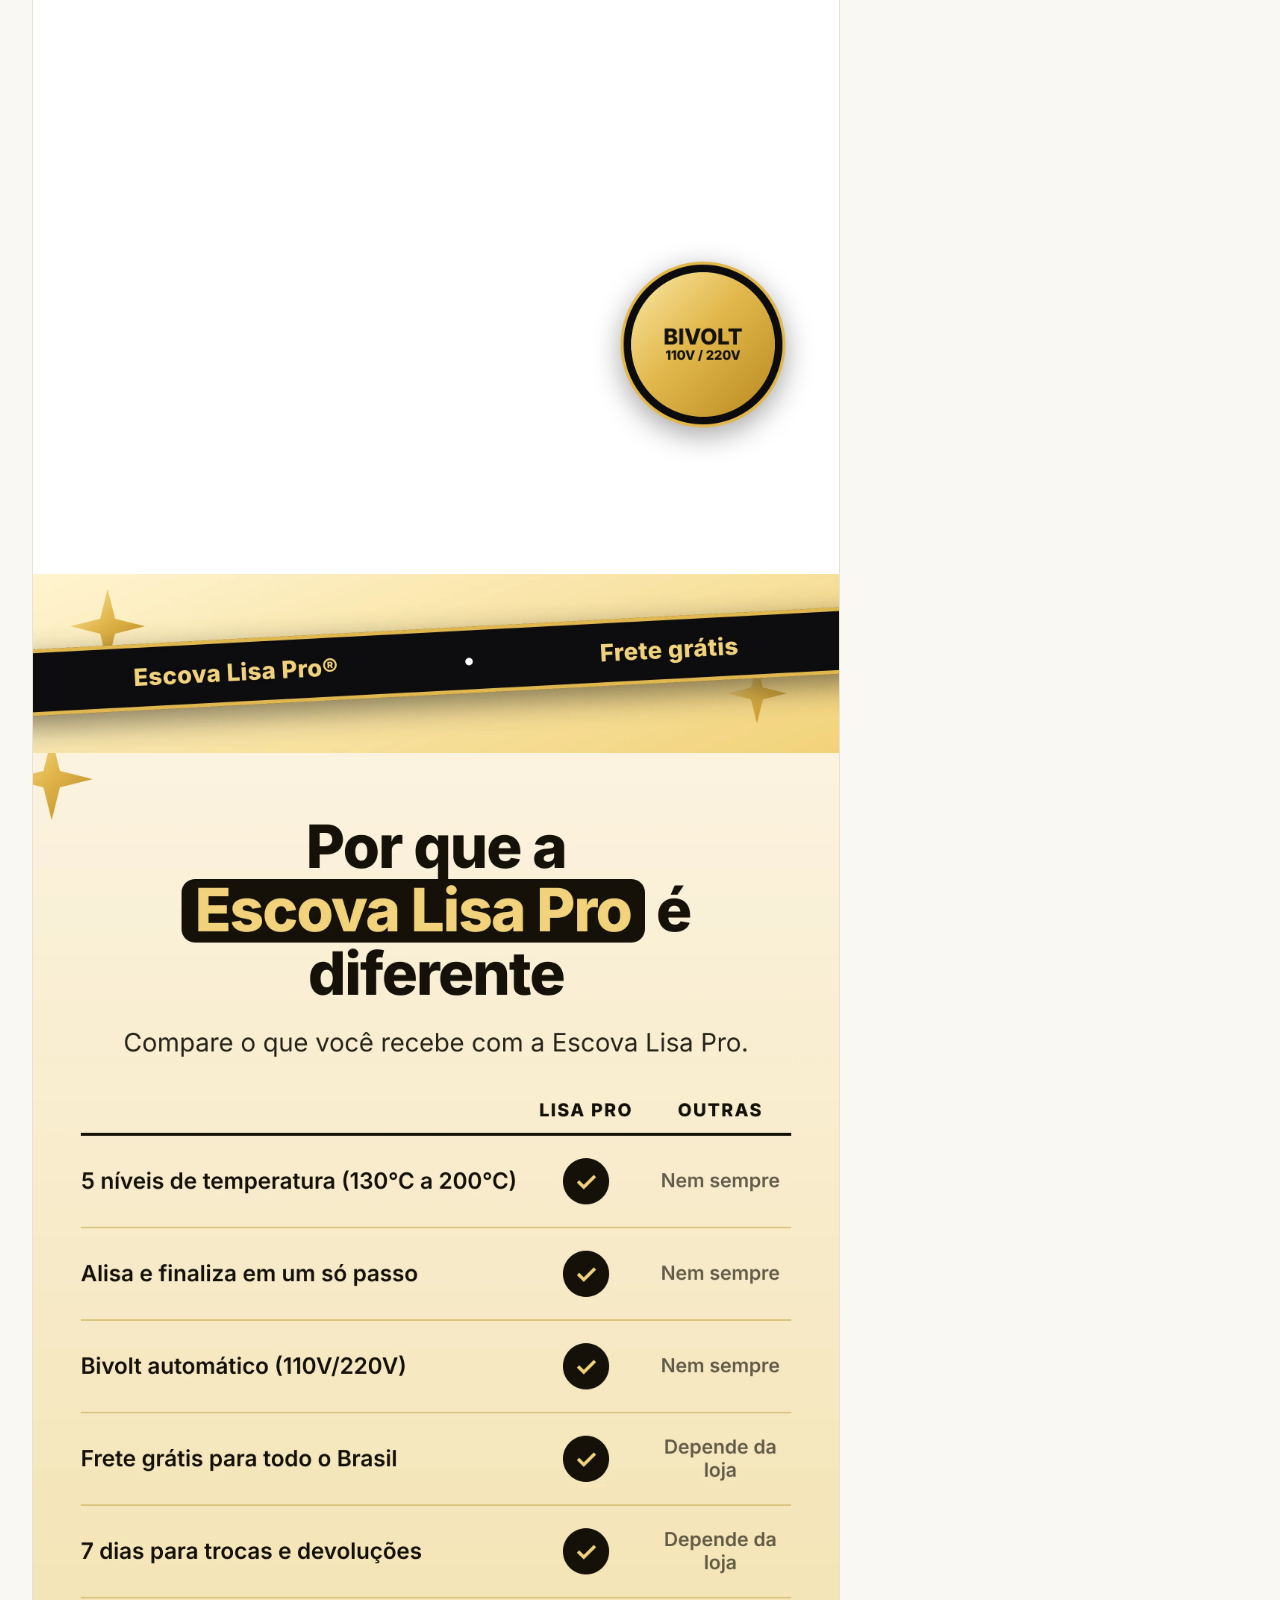
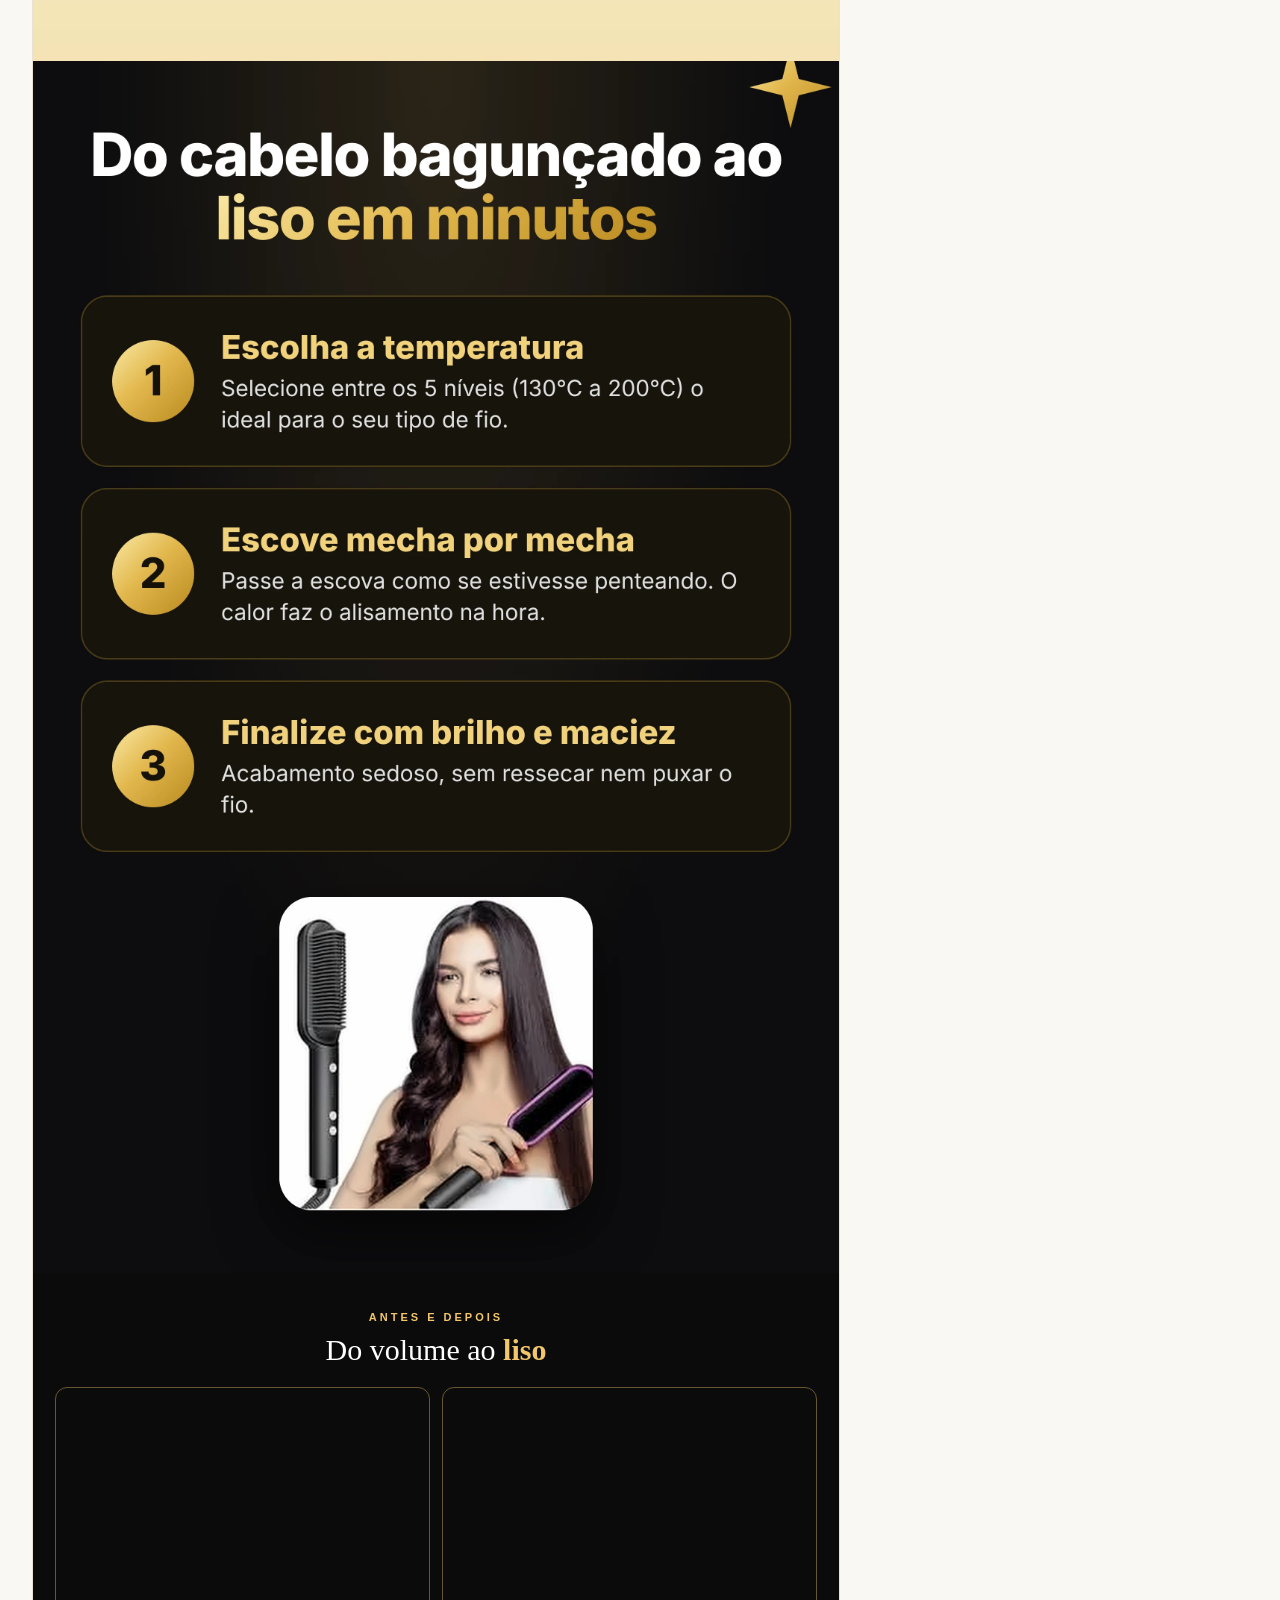
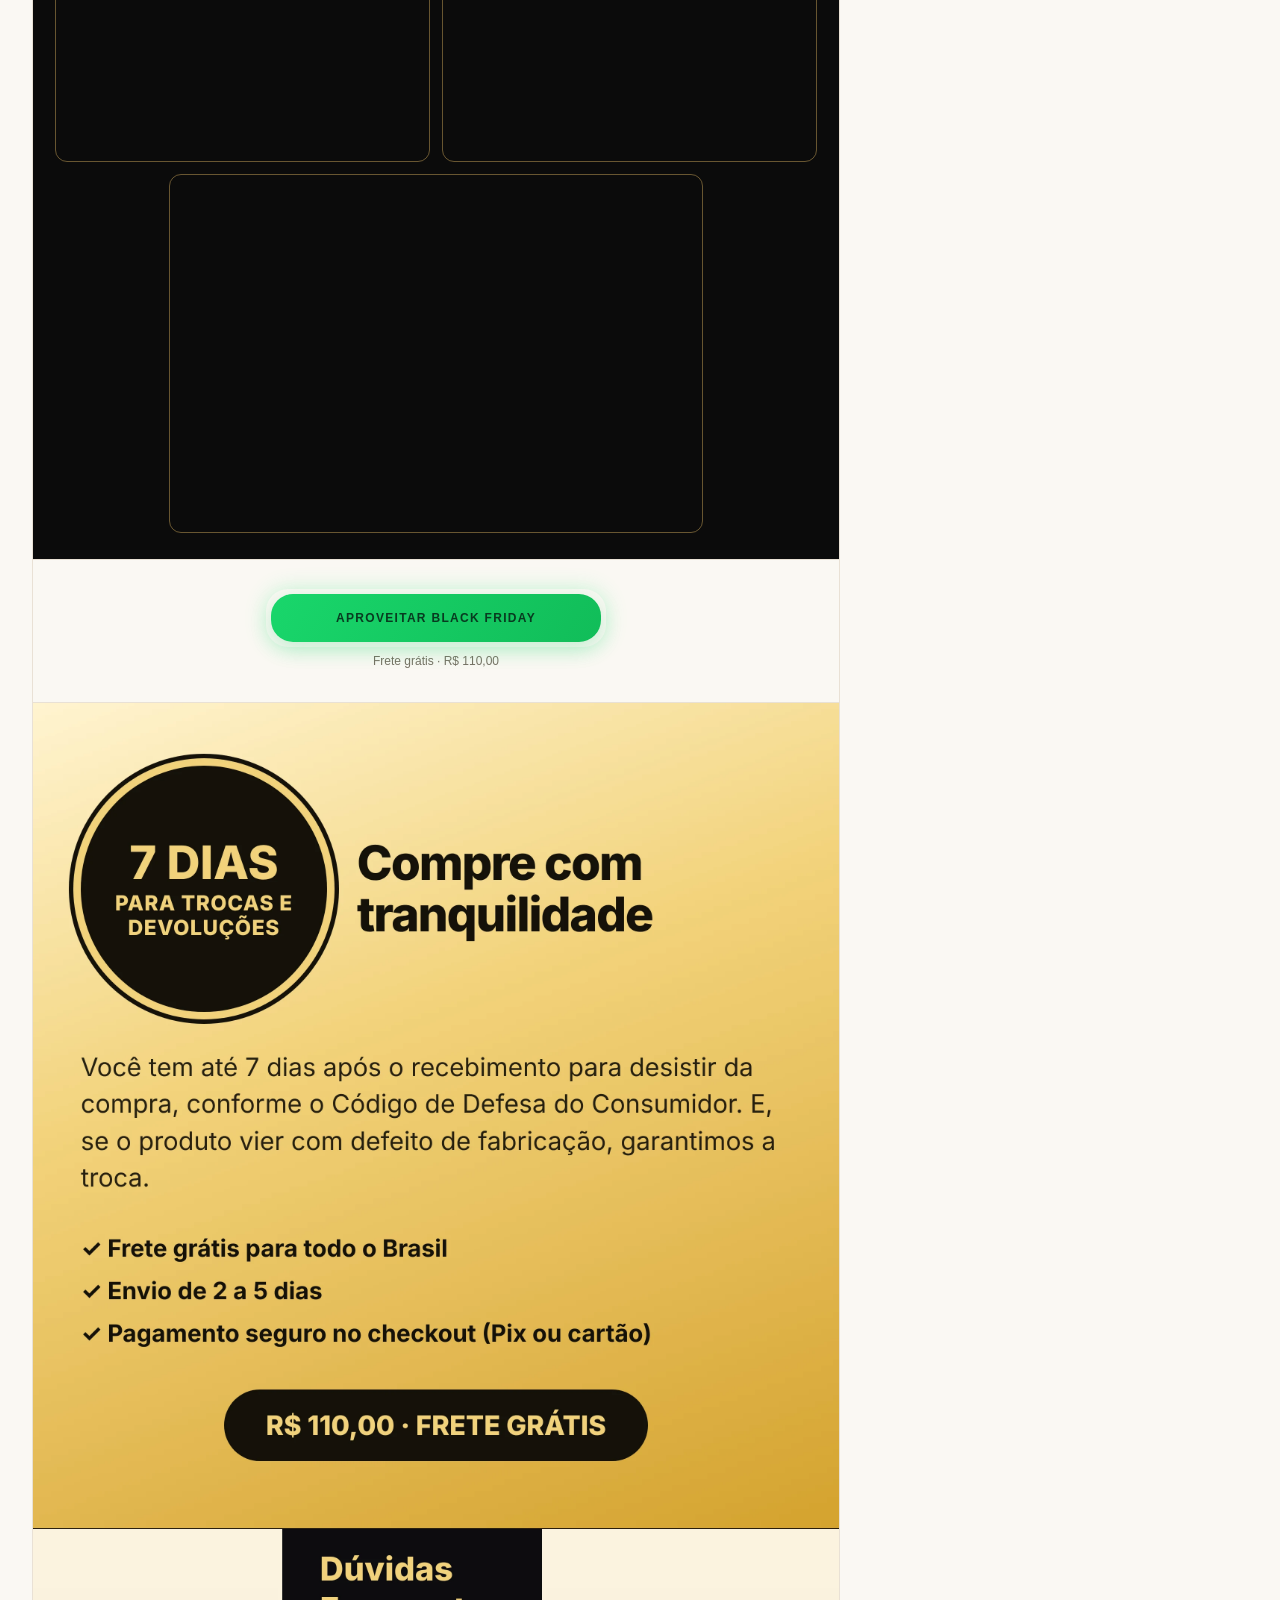
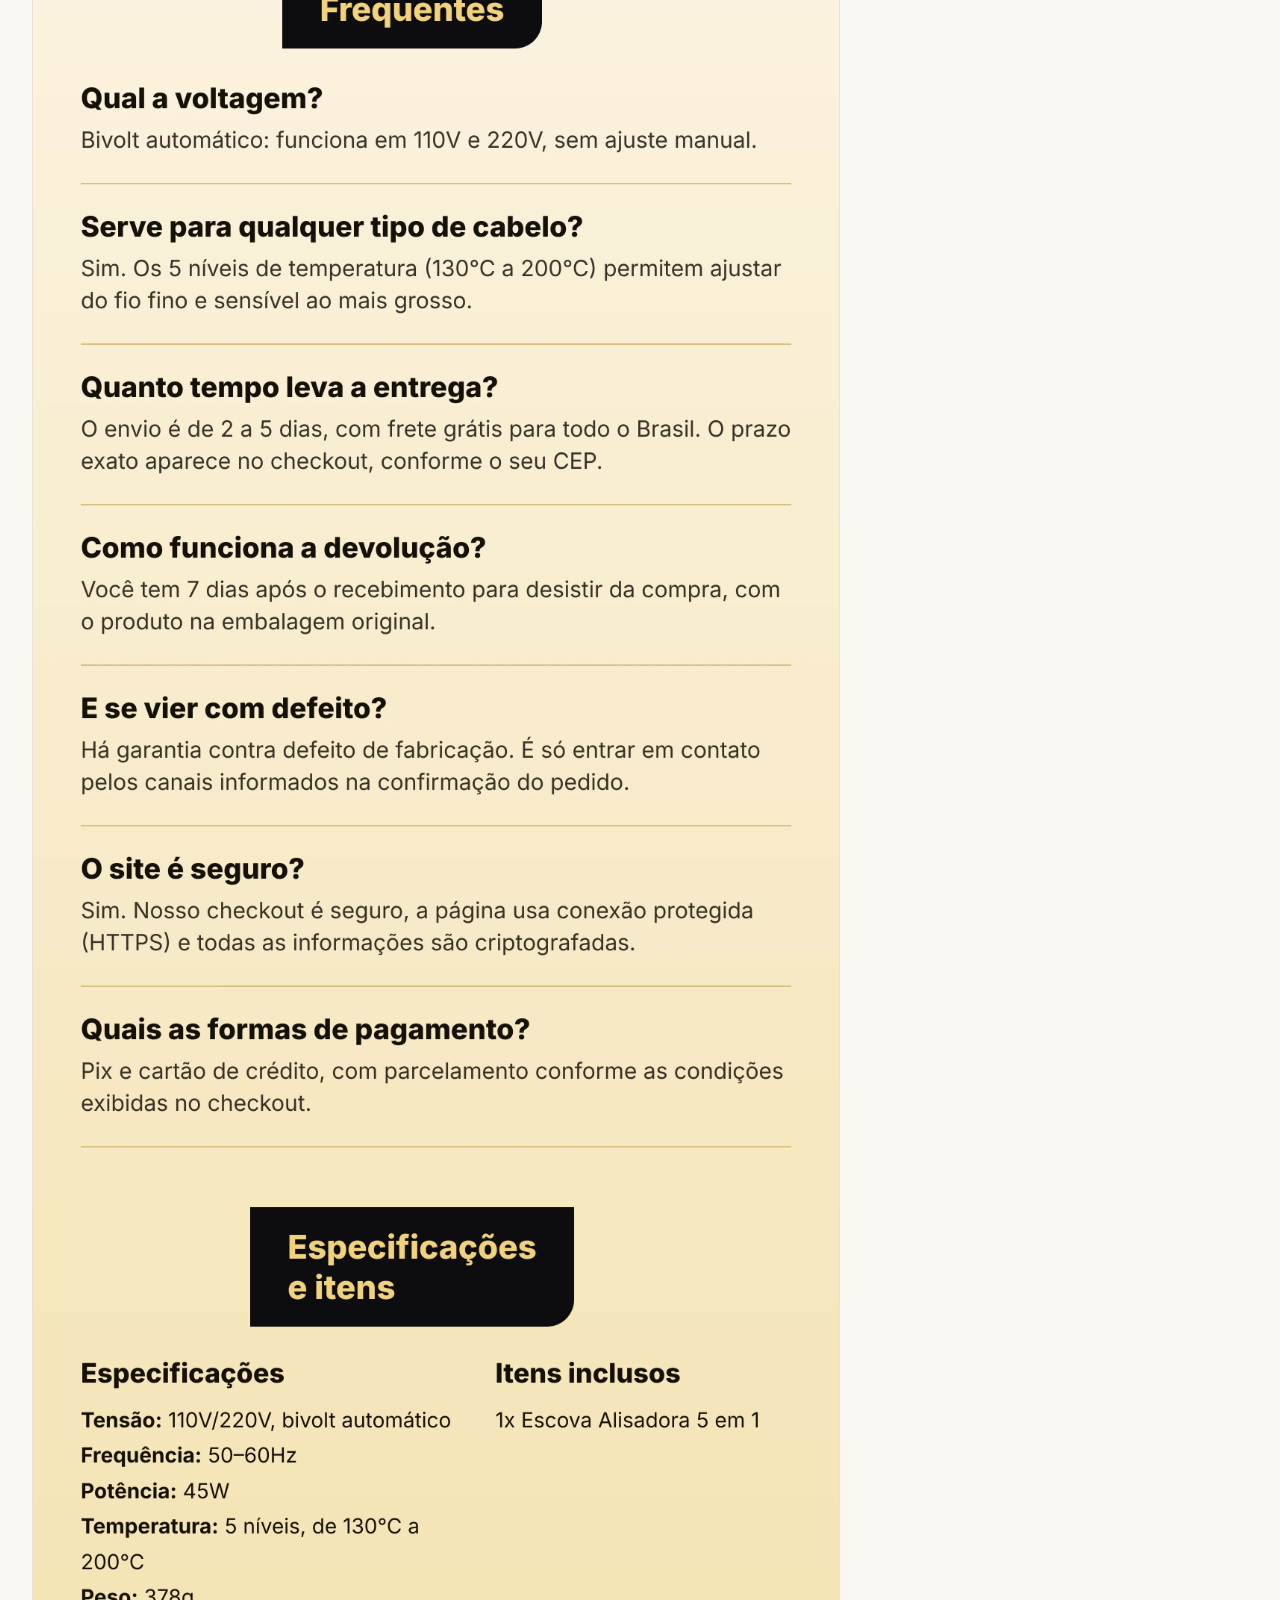
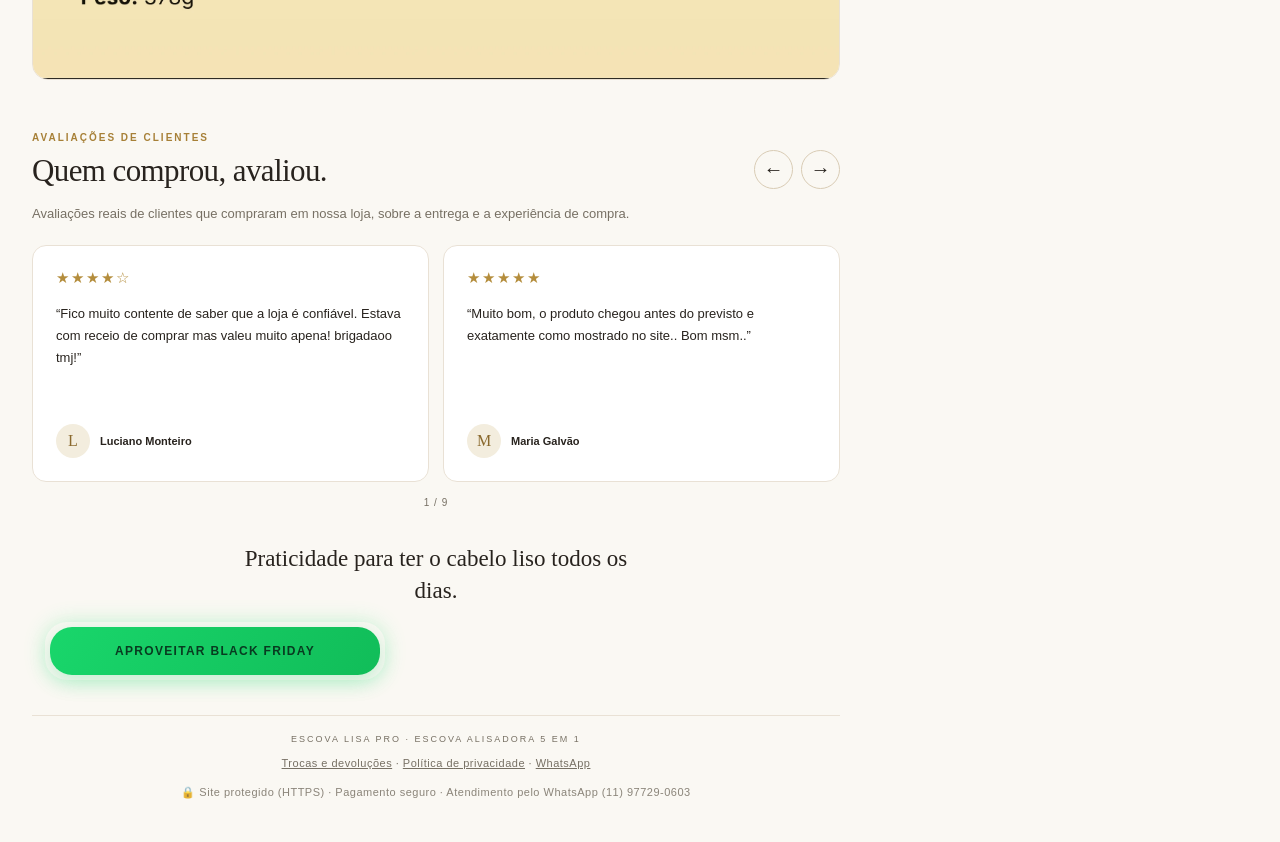
==== commit d5740d20: "Restaurar selo original sem sobreposição no destaque" ====
--- a/index.html
+++ b/index.html
@@ -1,7 +1,7 @@
 <!doctype html>
-<html lang="pt-BR"><head><meta charset="utf-8"><meta name="viewport" content="width=device-width,initial-scale=1"><meta name="theme-color" content="#faf8f3"><title>Escova Lisa Pro | Escova Alisadora 5 em 1</title><meta name="description" content="Escova Alisadora 5 em 1: alisa, escova e finaliza em um só passo. 5 níveis de temperatura, bivolt automático e frete grátis. R$ 110,00."><link rel="stylesheet" href="styles.css?v=36"><link rel="preload" as="image" href="gallery-01.webp?v=29"><script src="data.js?v=29" defer></script><script src="app.js?v=29" defer></script></head>
+<html lang="pt-BR"><head><meta charset="utf-8"><meta name="viewport" content="width=device-width,initial-scale=1"><meta name="theme-color" content="#faf8f3"><title>Escova Lisa Pro | Escova Alisadora 5 em 1</title><meta name="description" content="Escova Alisadora 5 em 1: alisa, escova e finaliza em um só passo. 5 níveis de temperatura, bivolt automático e frete grátis. R$ 110,00."><link rel="stylesheet" href="styles.css?v=37"><link rel="preload" as="image" href="gallery-01.webp?v=29"><script src="data.js?v=29" defer></script><script src="app.js?v=29" defer></script></head>
 <body><div class="topbar" aria-label="Black Friday e Natal: FRETE GRÁTIS PARA TODO O BRASIL ✨ APROVEITE AGORA ✨ ÚLTIMAS UNIDADES ✨ GARANTA JÁ A SUA ESCOVA LISA PRO ✨ OFERTA ESPECIAL DE NATAL + BLACK FRIDAY ✨"><div class="topbar-track" aria-hidden="true"><span class="topbar-message"><span class="topbar-sleigh">🦌🛷🎅</span> FRETE GRÁTIS PARA TODO O BRASIL ✨ APROVEITE AGORA ✨ ÚLTIMAS UNIDADES ✨ GARANTA JÁ A SUA ESCOVA LISA PRO ✨ OFERTA ESPECIAL DE NATAL + BLACK FRIDAY ✨</span><span class="topbar-message"><span class="topbar-sleigh">🦌🛷🎅</span> FRETE GRÁTIS PARA TODO O BRASIL ✨ APROVEITE AGORA ✨ ÚLTIMAS UNIDADES ✨ GARANTA JÁ A SUA ESCOVA LISA PRO ✨ OFERTA ESPECIAL DE NATAL + BLACK FRIDAY ✨</span></div></div><header class="header"><span class="header-note">Cabelo liso e macio<br>todos os dias</span></header>
-<main class="layout"><div class="left"><section class="gallery" aria-label="Imagens do produto"><div class="gallery-main is-cover"><img id="main-image" src="gallery-01.webp?v=29" alt="Escova Alisadora 5 em 1 — imagem principal" width="900" height="900" fetchpriority="high"><span class="gallery-label">ESCOVA LISA PRO</span><span class="temp-badge-fix" aria-hidden="true"></span><span class="cover-badge" id="cover-badge"><b>FRETE GRÁTIS</b><small>para todo o Brasil</small></span></div><div class="thumbnails"><button class="thumb" type="button" aria-label="Ver imagem 1" aria-pressed="true"><img src="gallery-01.webp?v=29" alt="Miniatura 1" width="1080" height="1080" decoding="async"></button><button class="thumb" type="button" aria-label="Ver imagem 2" aria-pressed="false"><img src="gallery-04.webp?v=29" alt="Miniatura 2" width="1080" height="1080" decoding="async"></button><button class="thumb" type="button" aria-label="Ver imagem 3" aria-pressed="false"><img src="gallery-02.webp?v=29" alt="Miniatura 3" width="1080" height="1080" decoding="async"></button><button class="thumb" type="button" aria-label="Ver imagem 4" aria-pressed="false"><img src="gallery-03.webp?v=29" alt="Miniatura 4" width="1080" height="1080" decoding="async"></button><button class="thumb" type="button" aria-label="Ver imagem 5" aria-pressed="false"><img src="gallery-05.webp?v=29" alt="Miniatura 5" width="1080" height="1080" decoding="async"></button><button class="thumb" type="button" aria-label="Ver imagem 6" aria-pressed="false"><img src="gallery-06.webp?v=29" alt="Miniatura 6" width="1080" height="1080" decoding="async"></button></div><p class="gallery-caption">Selecione uma imagem para conhecer os detalhes.</p></section>
+<main class="layout"><div class="left"><section class="gallery" aria-label="Imagens do produto"><div class="gallery-main is-cover"><img id="main-image" src="gallery-01.webp?v=29" alt="Escova Alisadora 5 em 1 — imagem principal" width="900" height="900" fetchpriority="high"><span class="gallery-label">ESCOVA LISA PRO</span><span class="cover-badge" id="cover-badge"><b>FRETE GRÁTIS</b><small>para todo o Brasil</small></span></div><div class="thumbnails"><button class="thumb" type="button" aria-label="Ver imagem 1" aria-pressed="true"><img src="gallery-01.webp?v=29" alt="Miniatura 1" width="1080" height="1080" decoding="async"></button><button class="thumb" type="button" aria-label="Ver imagem 2" aria-pressed="false"><img src="gallery-04.webp?v=29" alt="Miniatura 2" width="1080" height="1080" decoding="async"></button><button class="thumb" type="button" aria-label="Ver imagem 3" aria-pressed="false"><img src="gallery-02.webp?v=29" alt="Miniatura 3" width="1080" height="1080" decoding="async"></button><button class="thumb" type="button" aria-label="Ver imagem 4" aria-pressed="false"><img src="gallery-03.webp?v=29" alt="Miniatura 4" width="1080" height="1080" decoding="async"></button><button class="thumb" type="button" aria-label="Ver imagem 5" aria-pressed="false"><img src="gallery-05.webp?v=29" alt="Miniatura 5" width="1080" height="1080" decoding="async"></button><button class="thumb" type="button" aria-label="Ver imagem 6" aria-pressed="false"><img src="gallery-06.webp?v=29" alt="Miniatura 6" width="1080" height="1080" decoding="async"></button></div><p class="gallery-caption">Selecione uma imagem para conhecer os detalhes.</p></section>
 <section class="description" aria-labelledby="description-heading"><div class="section-heading"><div><span class="eyebrow">Conheça cada detalhe</span><h2 id="description-heading">Cabelo liso, sem complicação.</h2></div><span class="number" aria-hidden="true">01</span></div><div class="story"><figure><img src="banner-01.webp?v=29" width="2160" alt="Oferta Escova Alisadora 5 em 1" loading="lazy" decoding="async"></figure><figure class="has-seal"><img src="banner-02.webp?v=29" width="2160" alt="Cabelos lisos e impecáveis todos os dias" loading="lazy" decoding="async"><img class="seal-anim" src="seal-niveis.png?v=29" alt="" aria-hidden="true" style="left:59.815%;top:54.306%;width:25.741%" loading="lazy"></figure><figure><img src="banner-03.webp?v=29" width="2160" alt="Cabelos lisos em minutos" loading="lazy" decoding="async"></figure><figure class="reel"><video id="reel-video" controls muted loop autoplay playsinline preload="auto" poster="poster-reel.jpg?v=29"><source src="video-reel.webm?v=29" type="video/webm"><source src="video-reel.mp4?v=29" type="video/mp4"></video></figure><figure><img src="banner-04.webp?v=29" width="2160" alt="Prática, potente e fácil de usar" loading="lazy" decoding="async"></figure><div class="mid-cta"><a class="cta" href="https://pay.kaiross.com.br/dmLbLVXUfgyq">APROVEITAR BLACK FRIDAY</a><p>Frete grátis · R$ 110,00</p></div><figure class="has-seal"><img src="banner-05.webp?v=29" width="2160" alt="Funciona em todos os tipos de cabelo" loading="lazy" decoding="async"><img class="seal-anim" src="seal-bivolt.png?v=29" alt="" aria-hidden="true" style="left:72.315%;top:70.13%;width:22.037%" loading="lazy"></figure><figure><img src="banner-10.webp?v=29" width="2160" alt="Escova Lisa Pro" loading="lazy" decoding="async"></figure><figure><img src="banner-06.webp?v=29" width="2160" alt="Por que a Escova Lisa Pro é diferente" loading="lazy" decoding="async"></figure><figure><img src="banner-07.webp?v=29" width="2160" alt="Do cabelo bagunçado ao liso em minutos" loading="lazy" decoding="async"></figure><figure class="ba"><span class="ba-eyebrow">Antes e depois</span><h3>Do volume ao <b>liso</b></h3><div class="ba-grid"><img src="antes-depois-2.webp?v=29" width="1000" height="1000" alt="Antes e depois: cabelo cacheado alisado" loading="lazy" decoding="async"><img src="antes-depois-1.webp?v=29" width="1000" height="1000" alt="Antes e depois: cabelo ondulado alisado" loading="lazy" decoding="async"><img src="antes-depois-3.webp?v=29" width="1000" height="672" alt="Antes e depois: cabelo cacheado alisado" loading="lazy" decoding="async"></div></figure><div class="mid-cta"><a class="cta" href="https://pay.kaiross.com.br/dmLbLVXUfgyq">APROVEITAR BLACK FRIDAY</a><p>Frete grátis · R$ 110,00</p></div><figure><img src="banner-08.webp?v=29" width="2160" alt="7 dias para trocas e devoluções" loading="lazy" decoding="async"></figure><figure><img src="banner-09.webp?v=29" width="2160" alt="Dúvidas frequentes e especificações" loading="lazy" decoding="async"></figure></div></section>
 <section class="reviews" id="reviews" aria-labelledby="reviews-heading" hidden><div class="section-heading"><div><span class="eyebrow">Avaliações de clientes</span><h2 id="reviews-heading">Quem comprou, avaliou.</h2></div><div class="review-controls"><button type="button" class="arrow" id="previous-review" aria-label="Depoimento anterior">←</button><button type="button" class="arrow" id="next-review" aria-label="Próximo depoimento">→</button></div></div><p class="review-intro">Avaliações reais de clientes que compraram em nossa loja, sobre a entrega e a experiência de compra.</p><div class="review-grid" id="review-grid" tabindex="0" role="region" aria-label="Depoimentos de clientes" aria-roledescription="carrossel"></div><p class="review-status" id="review-status" aria-live="polite"></p></section><div class="closing"><p>Praticidade para ter o cabelo liso todos os dias.</p><a class="cta" href="https://pay.kaiross.com.br/dmLbLVXUfgyq">APROVEITAR BLACK FRIDAY</a></div><div class="bottom">Escova Lisa Pro · Escova Alisadora 5 em 1<div class="foot-links"><a href="trocas-e-devolucoes.html">Trocas e devoluções</a> · <a href="politica-de-privacidade.html">Política de privacidade</a> · <a href="https://wa.me/5511977290603?text=Oi!%20Tenho%20uma%20d%C3%BAvida%20sobre%20a%20Escova%20Lisa%20Pro" target="_blank" rel="noopener">WhatsApp</a></div><div class="foot-safe">🔒 Site protegido (HTTPS) · Pagamento seguro · Atendimento pelo WhatsApp (11) 97729-0603</div></div></div>
 <aside class="offer" aria-label="Oferta da escova alisadora"><div class="offer-top"><span class="offer-tag">BLACK FRIDAY · ESCOVA LISA PRO</span></div><h1>Escova Alisadora<br>5 em 1<span>Escova Lisa Pro</span></h1><p class="offer-copy">Menos complicação na hora de se arrumar e mais praticidade para o seu dia! Com a Escova Lisa Pro 5 em 1, você pode alisar, escovar e dar o acabamento aos fios com um único aparelho, no conforto de casa ou onde estiver. Escolha entre 5 níveis de temperatura conforme a sua necessidade e aproveite a facilidade do bivolt automático. Nesta Black Friday, cuide do seu visual com mais praticidade e garanta a sua!</p><div class="price-box"><div class="price-label">Oferta Black Friday</div><div class="price-old">De R$ 126,50</div><div class="price"><small>R$</small> 110,00</div><div class="payment">5 em 1 · Bivolt automático · Frete grátis</div></div><a class="cta" href="https://pay.kaiross.com.br/dmLbLVXUfgyq">APROVEITAR BLACK FRIDAY</a><p class="shipping"><span aria-hidden="true">✓</span> Frete grátis para todo o Brasil</p><p class="wa-help"><a href="https://wa.me/5511977290603?text=Oi!%20Tenho%20uma%20d%C3%BAvida%20sobre%20a%20Escova%20Lisa%20Pro" target="_blank" rel="noopener">Dúvidas? Fale com a gente no WhatsApp</a></p><div class="offer-benefits"><div class="benefit"><svg viewBox="0 0 24 24" fill="none" stroke="currentColor" stroke-width="1.5" aria-hidden="true"><path d="M3 6h11v11H3zM14 10h4l3 4v3h-7"/><circle cx="7" cy="18" r="2"/><circle cx="18" cy="18" r="2"/></svg><strong>Envio de 2 a 5 dias</strong>Praticidade desde a compra</div><div class="benefit"><svg viewBox="0 0 24 24" fill="none" stroke="currentColor" stroke-width="1.5" aria-hidden="true"><path d="M12 3l8 3v6c0 5-8 9-8 9s-8-4-8-9V6zM8 12l3 3 5-6"/></svg><strong>Garantia em nossa loja</strong>7 dias para trocas e devoluções</div></div></aside></main><div class="sticky-buy" aria-label="Comprar"><div><s>R$ 126,50</s><strong>R$ 110,00</strong></div><a class="cta" href="https://pay.kaiross.com.br/dmLbLVXUfgyq">APROVEITAR BLACK FRIDAY</a></div></body></html>
--- a/styles.css
+++ b/styles.css
@@ -84,7 +84,3 @@
   .topbar-track{animation-duration:36s!important}
   .topbar-sleigh{animation:none!important}
 }
-
-/* Reposicionar texto do selo 5 niveis da imagem principal sem alterar layout */
-.gallery-main .temp-badge-fix{position:absolute;left:5%;top:36%;width:26%;aspect-ratio:1;pointer-events:none;z-index:2;display:block;background-image:url("selo-5-niveis-ajustado.svg?v=2");background-size:100% 100%;background-position:center;background-repeat:no-repeat}
-.gallery-main:not(.is-cover) .temp-badge-fix{display:none}
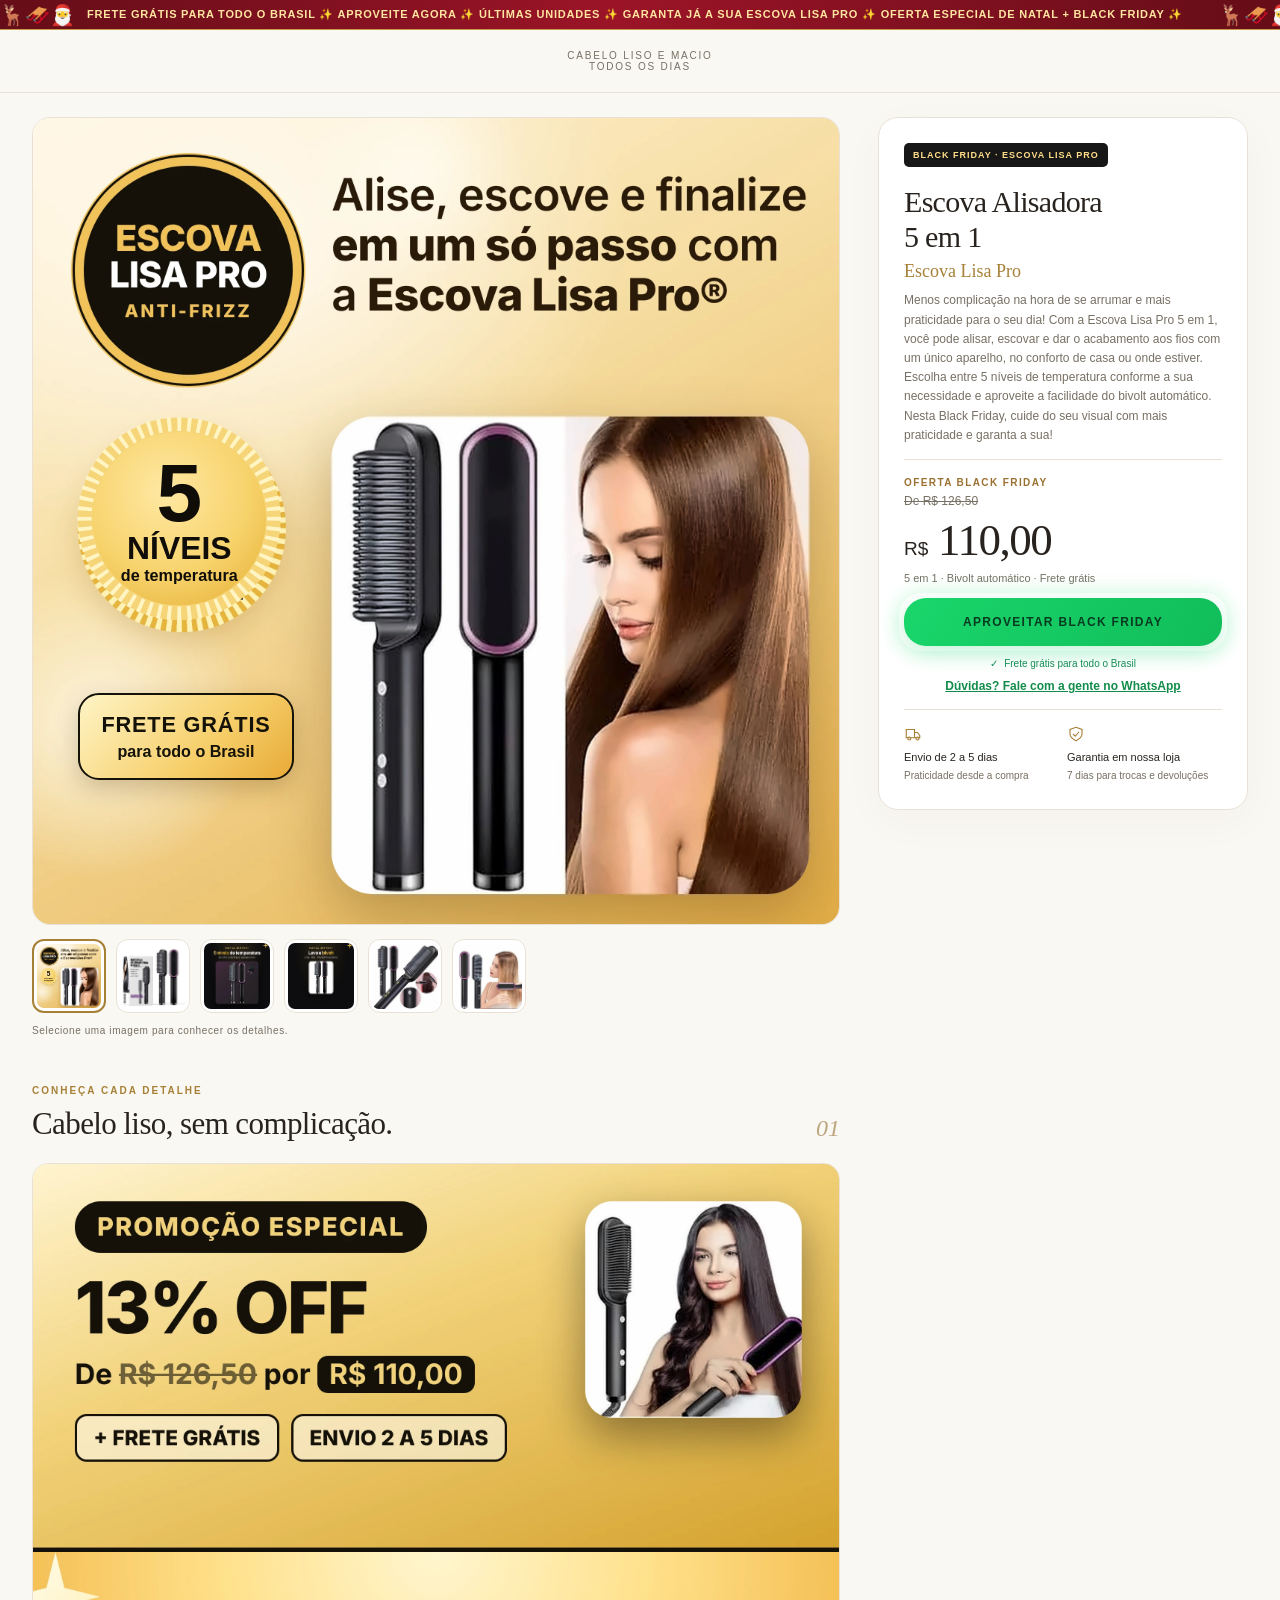
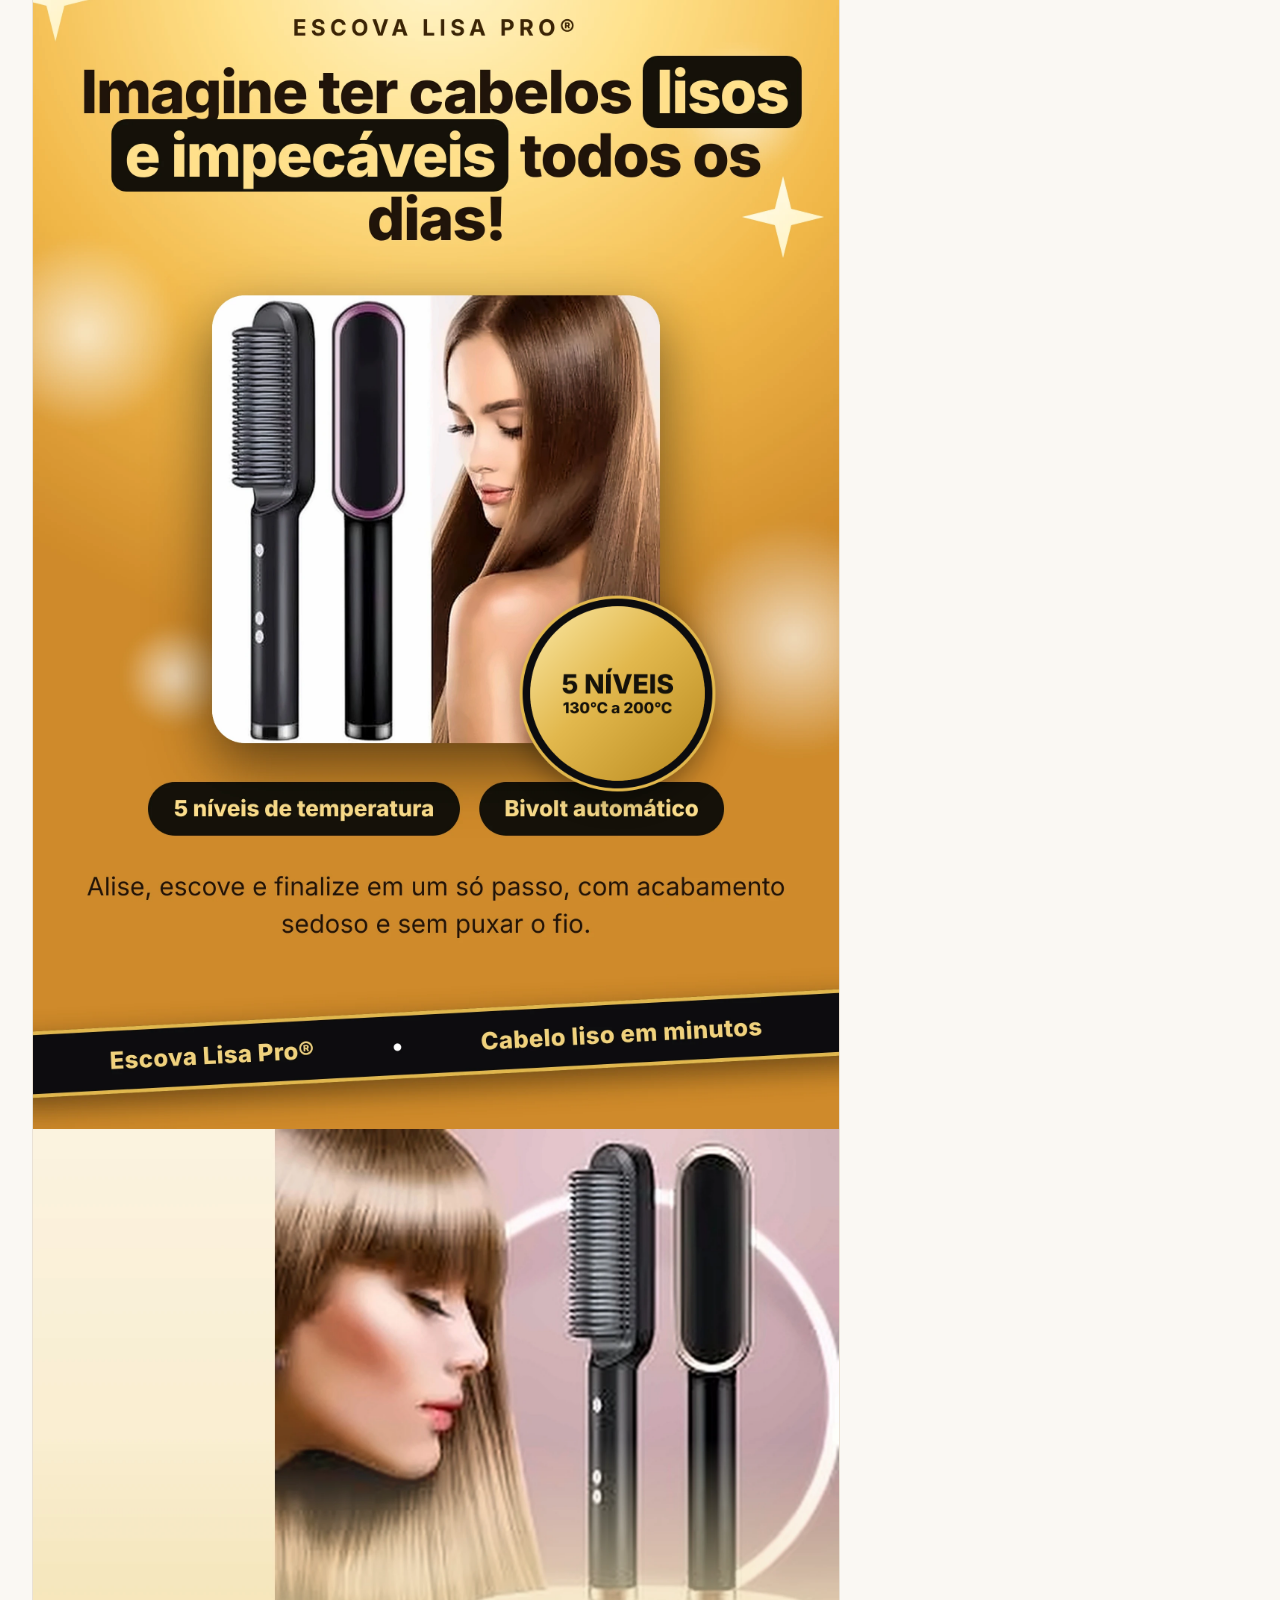
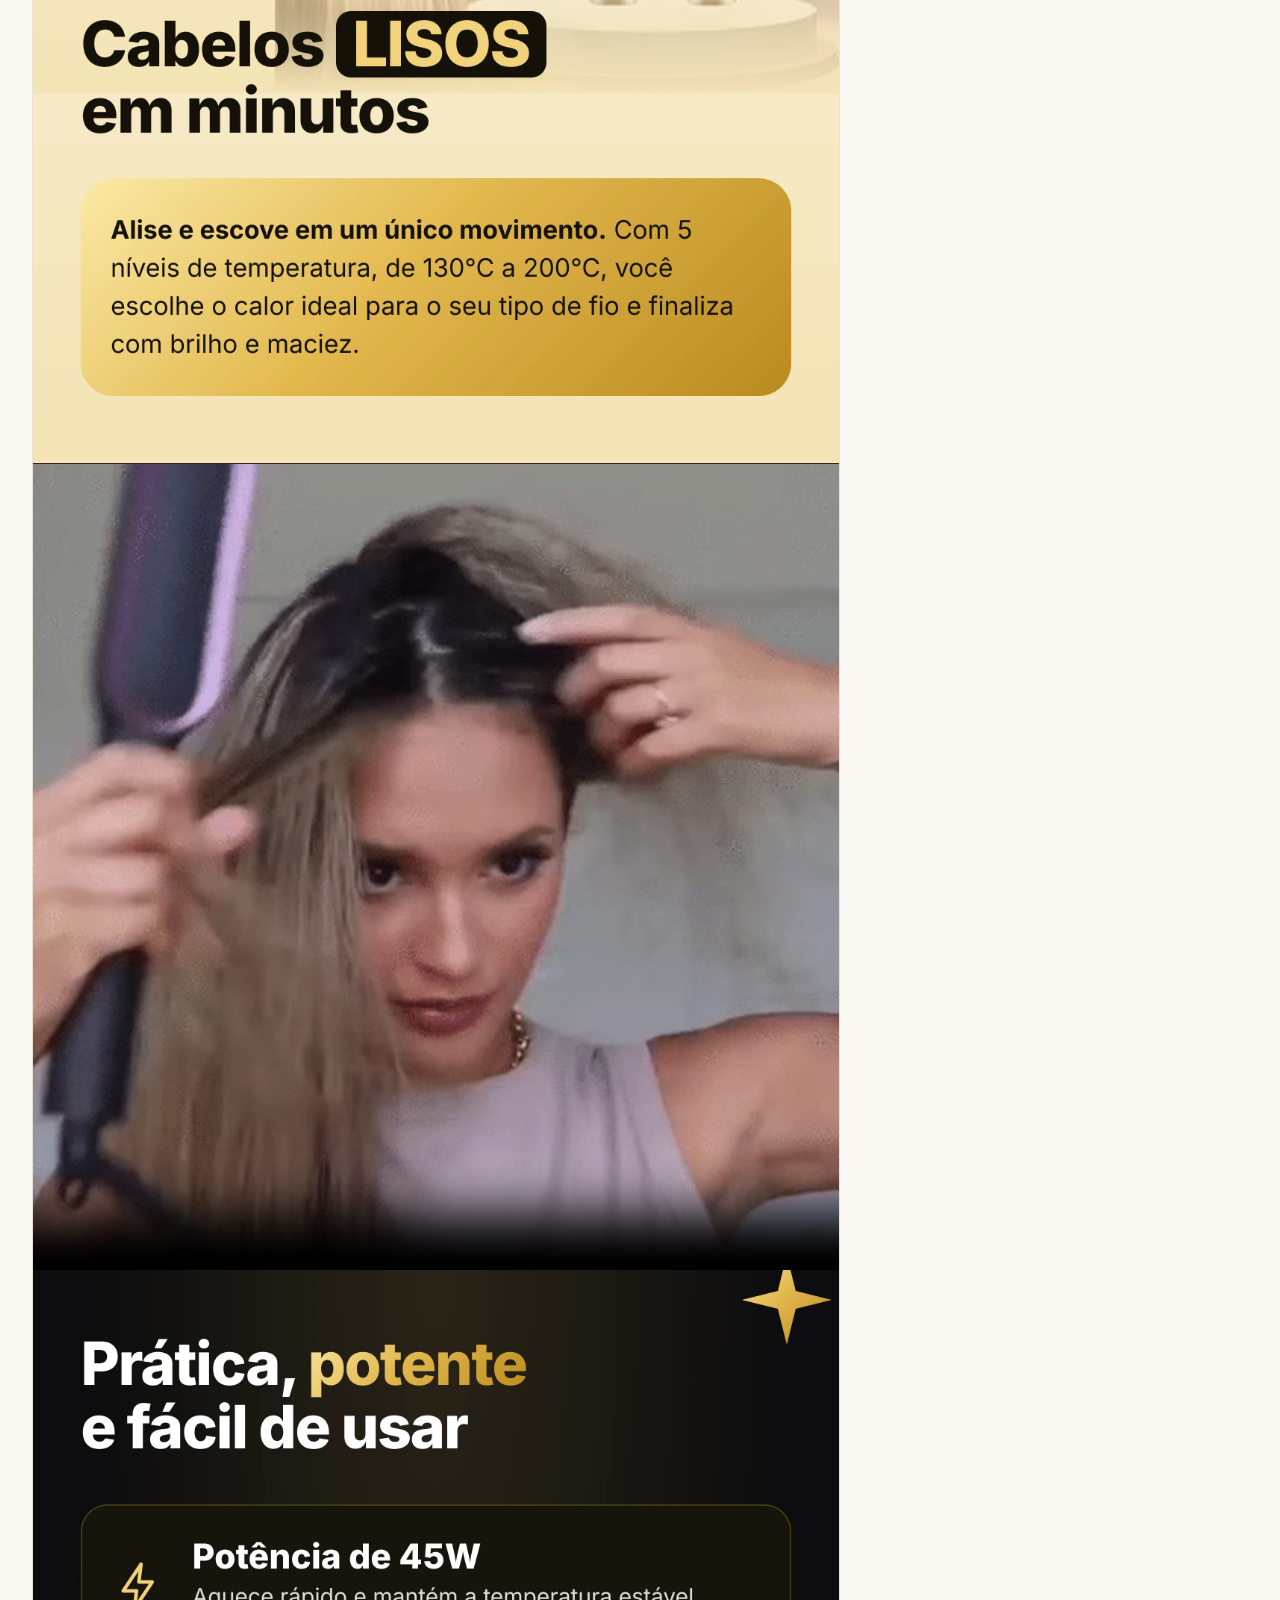
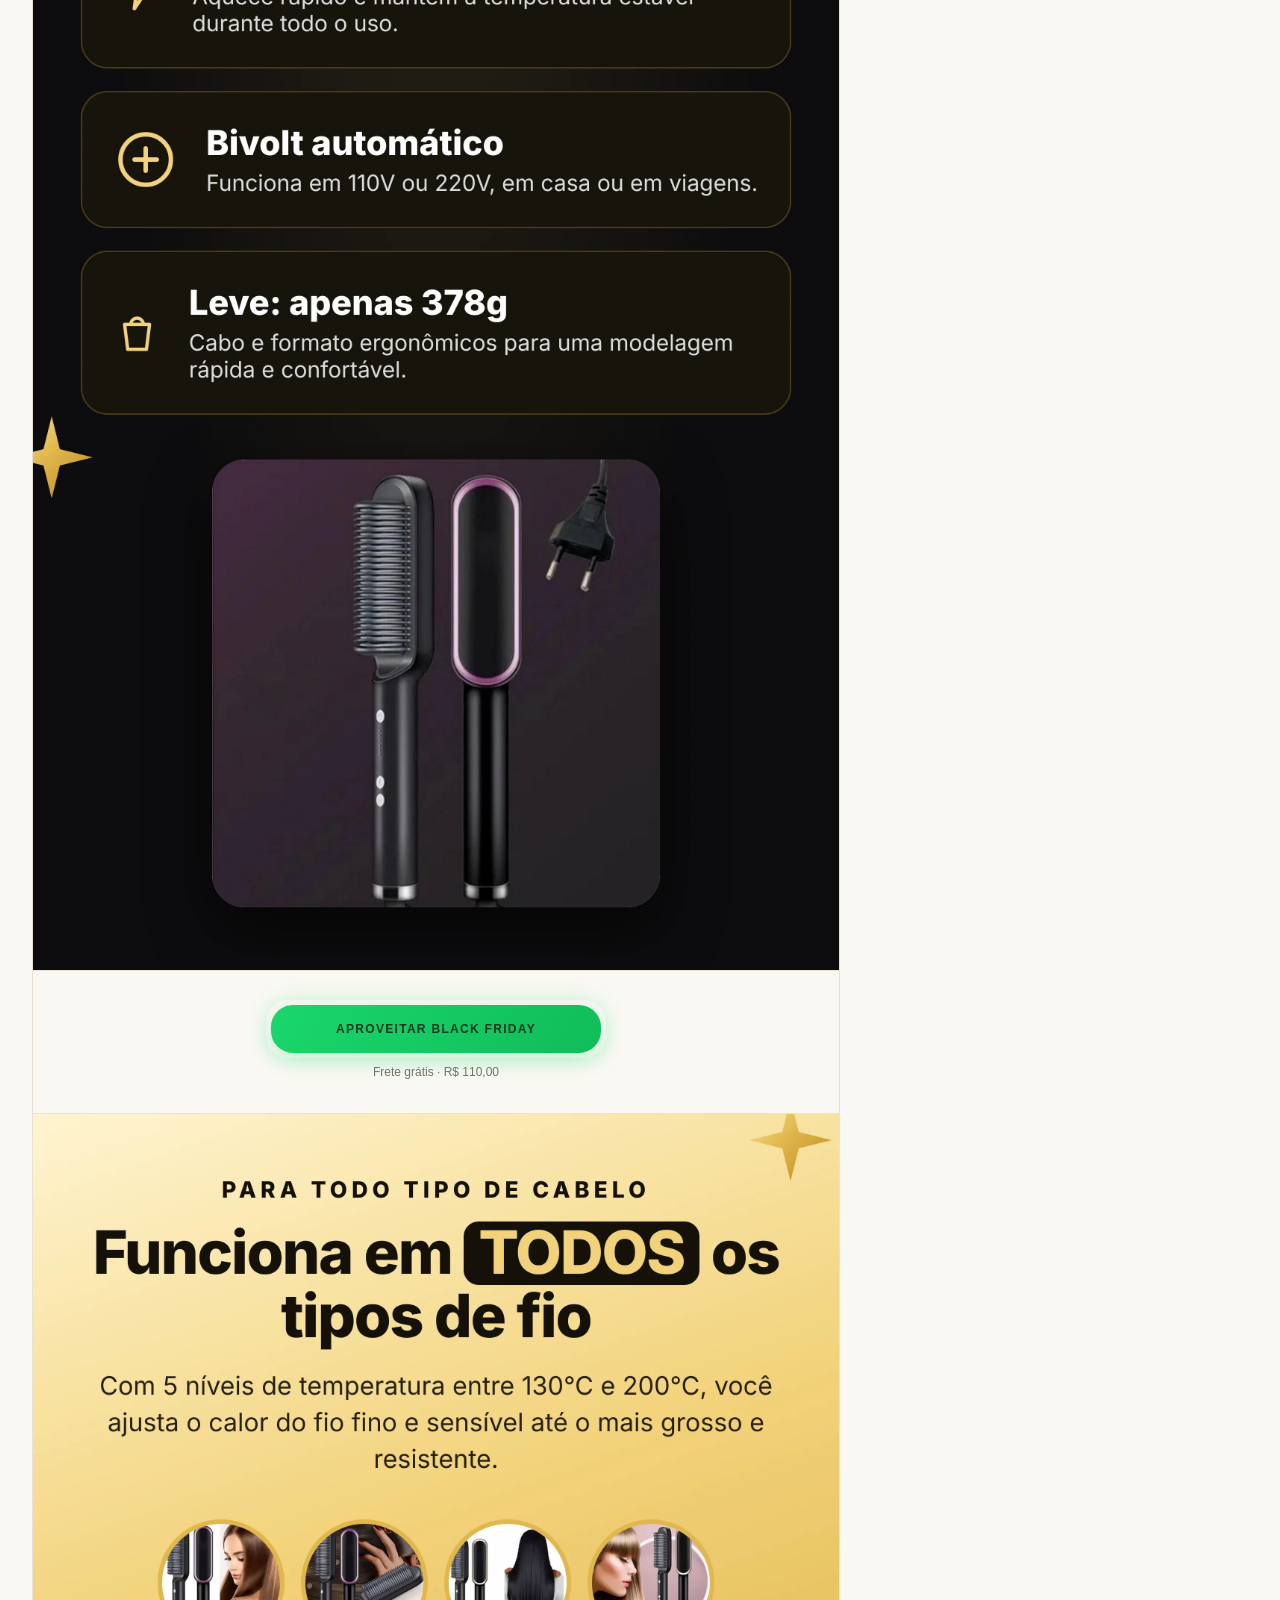
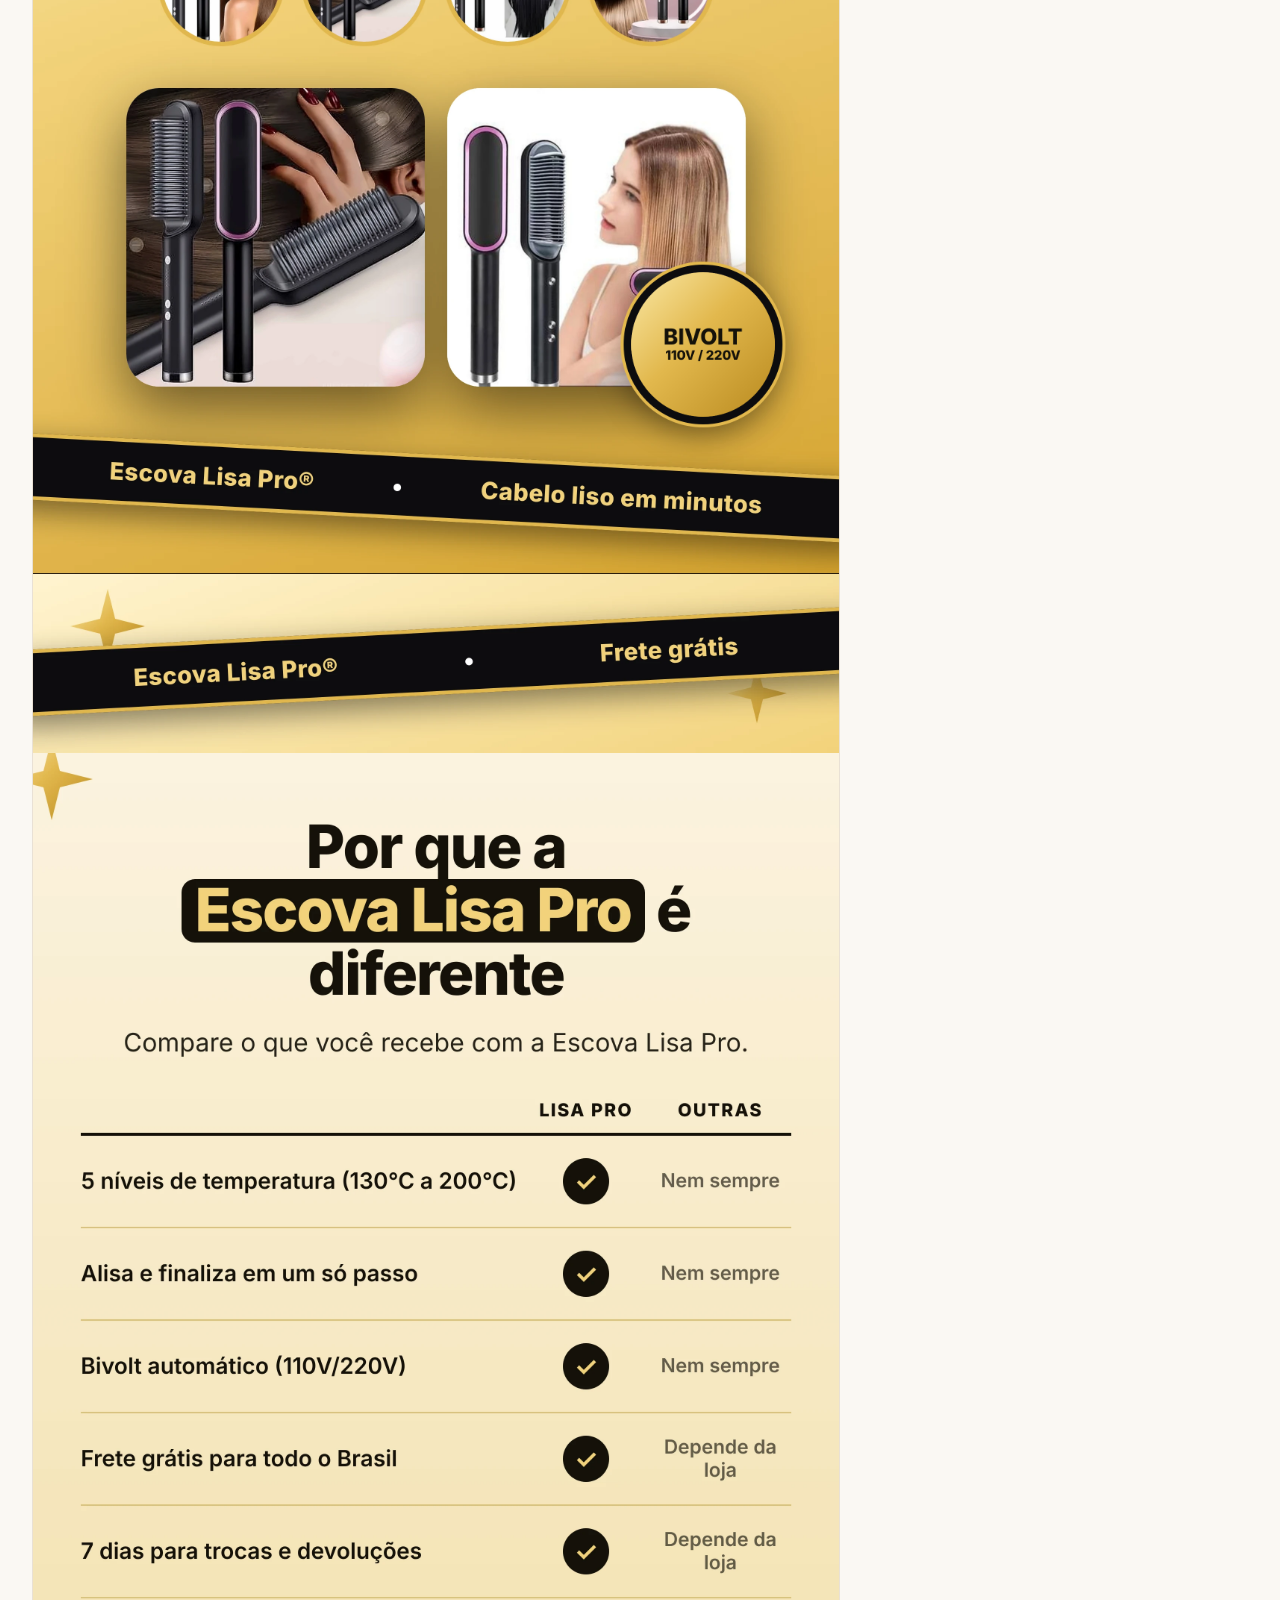
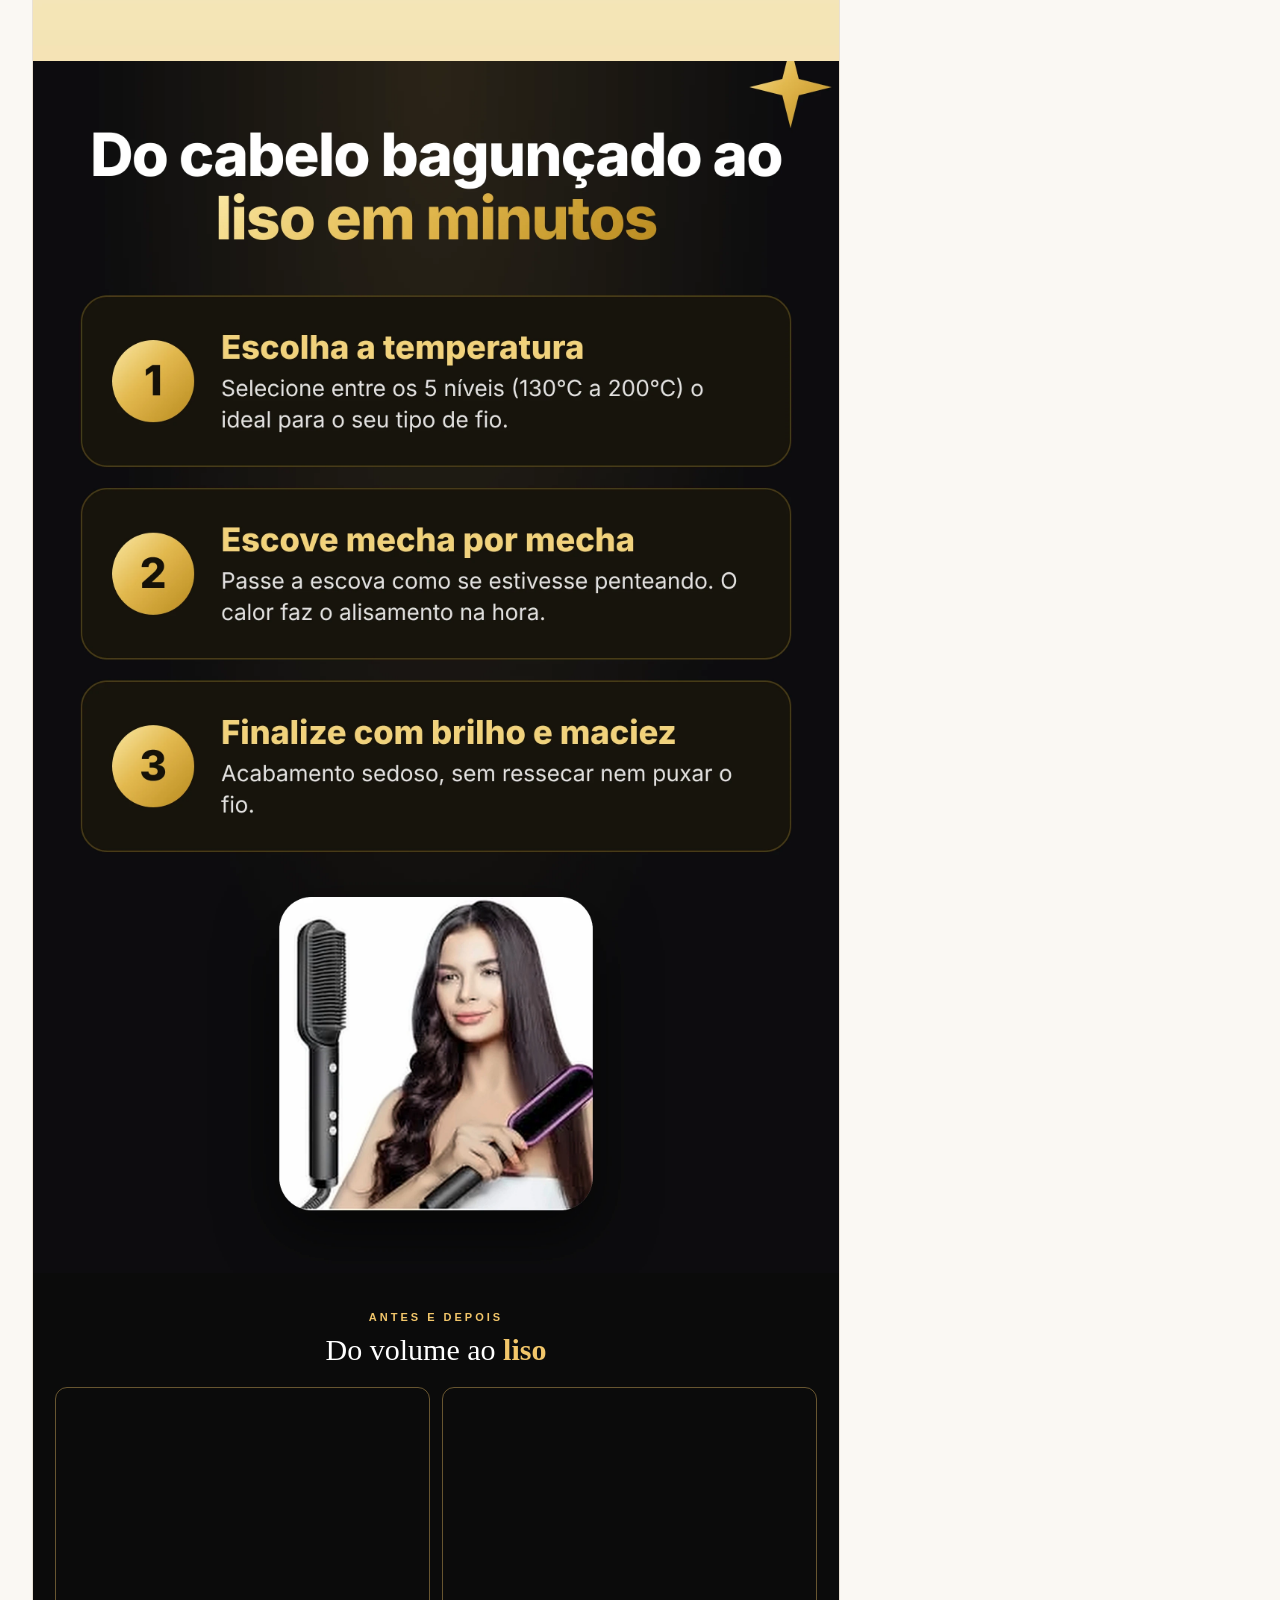
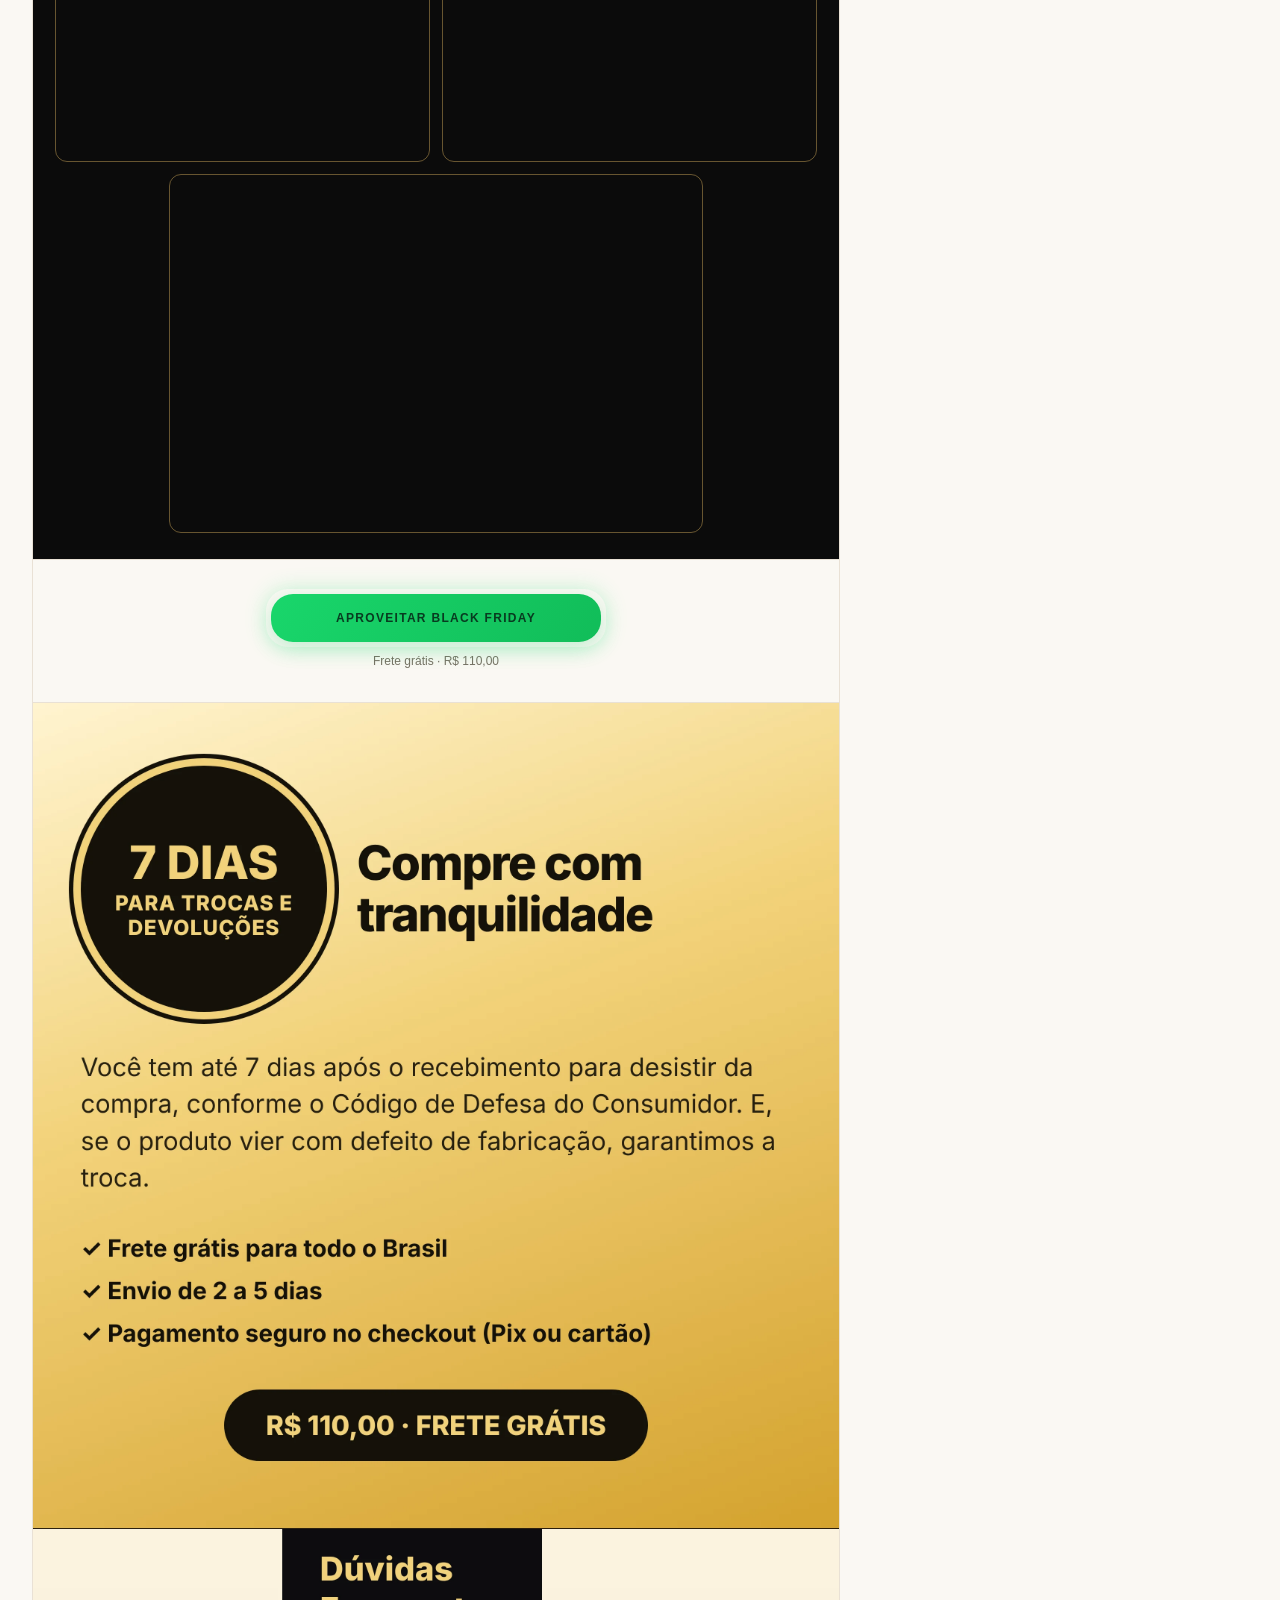
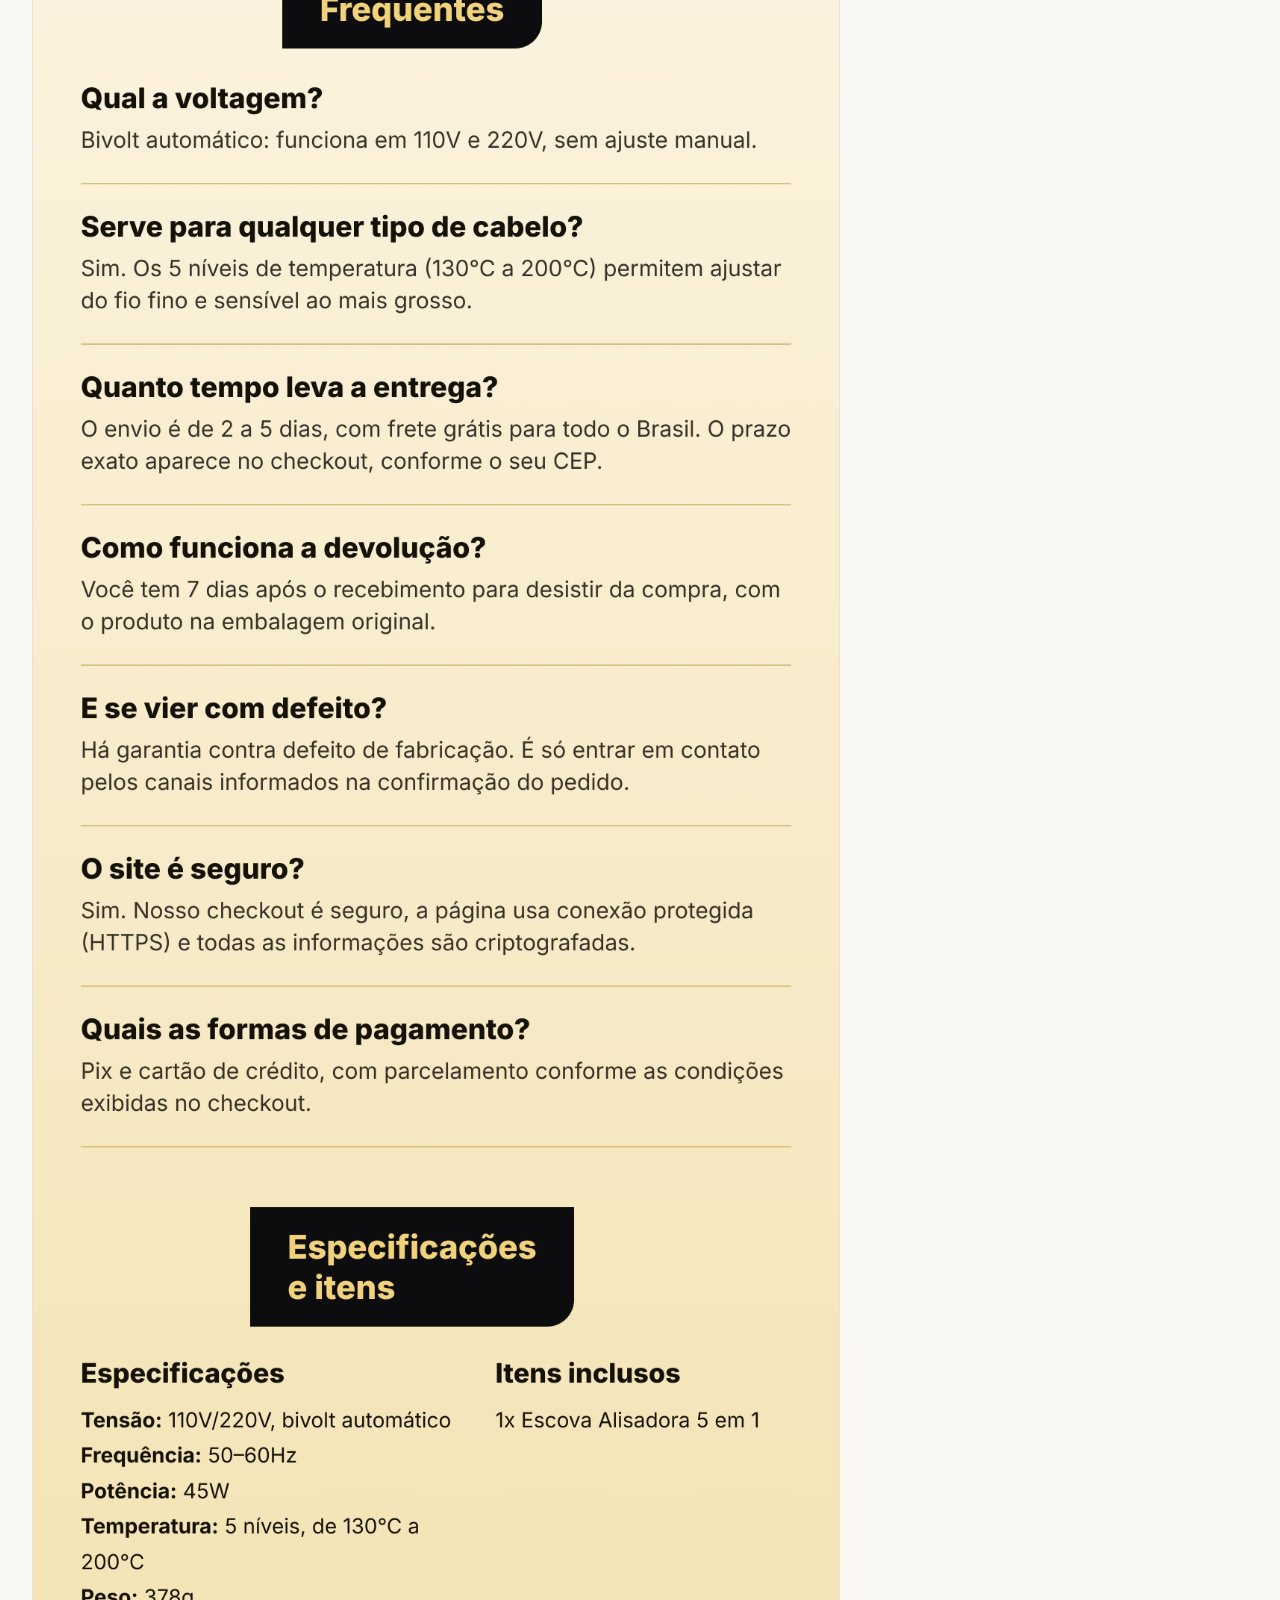
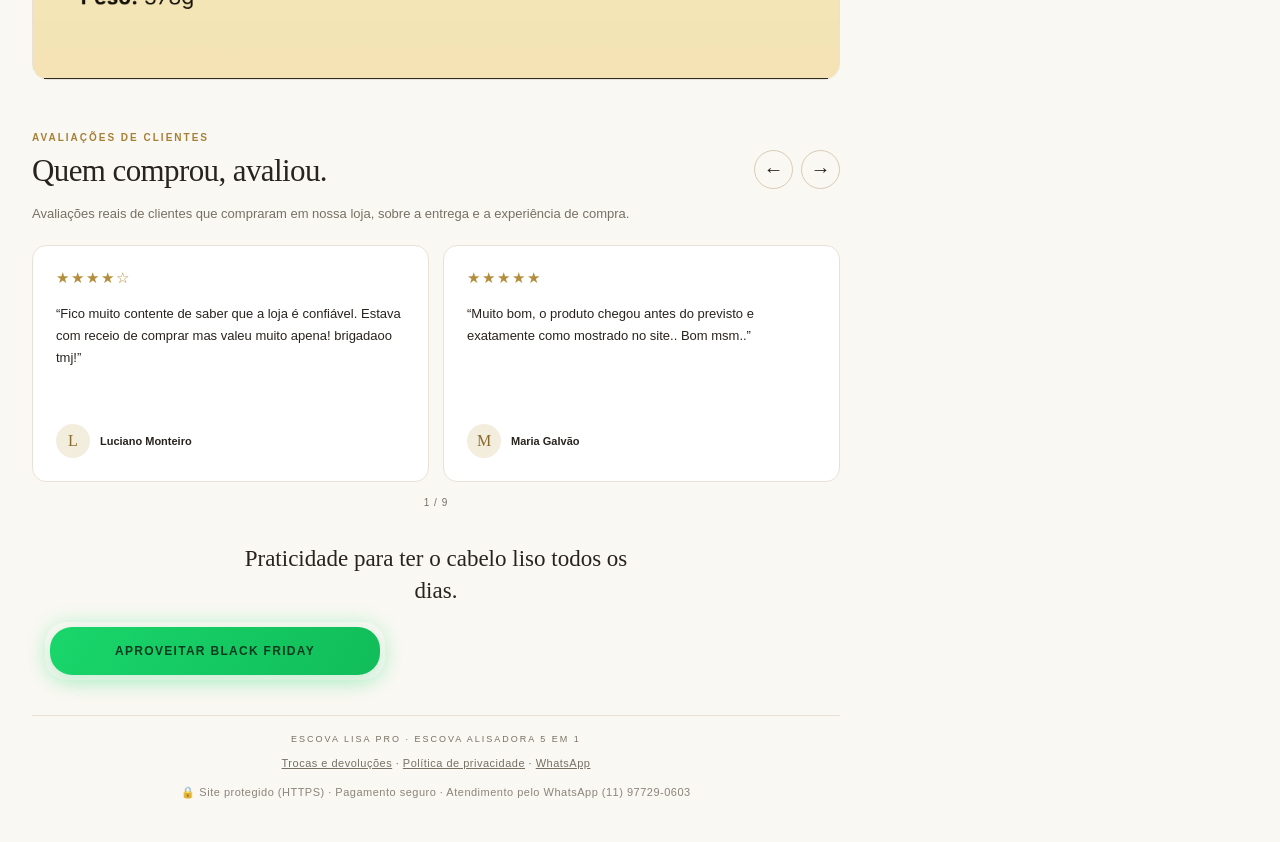
==== commit f0e2a244: "Substituir imagem principal pelo arquivo integrado corrigido" ====
--- a/index.html
+++ b/index.html
@@ -1,7 +1,7 @@
 <!doctype html>
-<html lang="pt-BR"><head><meta charset="utf-8"><meta name="viewport" content="width=device-width,initial-scale=1"><meta name="theme-color" content="#faf8f3"><title>Escova Lisa Pro | Escova Alisadora 5 em 1</title><meta name="description" content="Escova Alisadora 5 em 1: alisa, escova e finaliza em um só passo. 5 níveis de temperatura, bivolt automático e frete grátis. R$ 110,00."><link rel="stylesheet" href="styles.css?v=37"><link rel="preload" as="image" href="gallery-01.webp?v=29"><script src="data.js?v=29" defer></script><script src="app.js?v=29" defer></script></head>
+<html lang="pt-BR"><head><meta charset="utf-8"><meta name="viewport" content="width=device-width,initial-scale=1"><meta name="theme-color" content="#faf8f3"><title>Escova Lisa Pro | Escova Alisadora 5 em 1</title><meta name="description" content="Escova Alisadora 5 em 1: alisa, escova e finaliza em um só passo. 5 níveis de temperatura, bivolt automático e frete grátis. R$ 110,00."><link rel="stylesheet" href="styles.css?v=37"><link rel="preload" as="image" href="gallery-01-ajustada.svg?v=1"><script src="data.js?v=38" defer></script><script src="app.js?v=29" defer></script></head>
 <body><div class="topbar" aria-label="Black Friday e Natal: FRETE GRÁTIS PARA TODO O BRASIL ✨ APROVEITE AGORA ✨ ÚLTIMAS UNIDADES ✨ GARANTA JÁ A SUA ESCOVA LISA PRO ✨ OFERTA ESPECIAL DE NATAL + BLACK FRIDAY ✨"><div class="topbar-track" aria-hidden="true"><span class="topbar-message"><span class="topbar-sleigh">🦌🛷🎅</span> FRETE GRÁTIS PARA TODO O BRASIL ✨ APROVEITE AGORA ✨ ÚLTIMAS UNIDADES ✨ GARANTA JÁ A SUA ESCOVA LISA PRO ✨ OFERTA ESPECIAL DE NATAL + BLACK FRIDAY ✨</span><span class="topbar-message"><span class="topbar-sleigh">🦌🛷🎅</span> FRETE GRÁTIS PARA TODO O BRASIL ✨ APROVEITE AGORA ✨ ÚLTIMAS UNIDADES ✨ GARANTA JÁ A SUA ESCOVA LISA PRO ✨ OFERTA ESPECIAL DE NATAL + BLACK FRIDAY ✨</span></div></div><header class="header"><span class="header-note">Cabelo liso e macio<br>todos os dias</span></header>
-<main class="layout"><div class="left"><section class="gallery" aria-label="Imagens do produto"><div class="gallery-main is-cover"><img id="main-image" src="gallery-01.webp?v=29" alt="Escova Alisadora 5 em 1 — imagem principal" width="900" height="900" fetchpriority="high"><span class="gallery-label">ESCOVA LISA PRO</span><span class="cover-badge" id="cover-badge"><b>FRETE GRÁTIS</b><small>para todo o Brasil</small></span></div><div class="thumbnails"><button class="thumb" type="button" aria-label="Ver imagem 1" aria-pressed="true"><img src="gallery-01.webp?v=29" alt="Miniatura 1" width="1080" height="1080" decoding="async"></button><button class="thumb" type="button" aria-label="Ver imagem 2" aria-pressed="false"><img src="gallery-04.webp?v=29" alt="Miniatura 2" width="1080" height="1080" decoding="async"></button><button class="thumb" type="button" aria-label="Ver imagem 3" aria-pressed="false"><img src="gallery-02.webp?v=29" alt="Miniatura 3" width="1080" height="1080" decoding="async"></button><button class="thumb" type="button" aria-label="Ver imagem 4" aria-pressed="false"><img src="gallery-03.webp?v=29" alt="Miniatura 4" width="1080" height="1080" decoding="async"></button><button class="thumb" type="button" aria-label="Ver imagem 5" aria-pressed="false"><img src="gallery-05.webp?v=29" alt="Miniatura 5" width="1080" height="1080" decoding="async"></button><button class="thumb" type="button" aria-label="Ver imagem 6" aria-pressed="false"><img src="gallery-06.webp?v=29" alt="Miniatura 6" width="1080" height="1080" decoding="async"></button></div><p class="gallery-caption">Selecione uma imagem para conhecer os detalhes.</p></section>
+<main class="layout"><div class="left"><section class="gallery" aria-label="Imagens do produto"><div class="gallery-main is-cover"><img id="main-image" src="gallery-01-ajustada.svg?v=1" alt="Escova Alisadora 5 em 1 — imagem principal" width="900" height="900" fetchpriority="high"><span class="gallery-label">ESCOVA LISA PRO</span><span class="cover-badge" id="cover-badge"><b>FRETE GRÁTIS</b><small>para todo o Brasil</small></span></div><div class="thumbnails"><button class="thumb" type="button" aria-label="Ver imagem 1" aria-pressed="true"><img src="gallery-01-ajustada.svg?v=1" alt="Miniatura 1" width="1080" height="1080" decoding="async"></button><button class="thumb" type="button" aria-label="Ver imagem 2" aria-pressed="false"><img src="gallery-04.webp?v=29" alt="Miniatura 2" width="1080" height="1080" decoding="async"></button><button class="thumb" type="button" aria-label="Ver imagem 3" aria-pressed="false"><img src="gallery-02.webp?v=29" alt="Miniatura 3" width="1080" height="1080" decoding="async"></button><button class="thumb" type="button" aria-label="Ver imagem 4" aria-pressed="false"><img src="gallery-03.webp?v=29" alt="Miniatura 4" width="1080" height="1080" decoding="async"></button><button class="thumb" type="button" aria-label="Ver imagem 5" aria-pressed="false"><img src="gallery-05.webp?v=29" alt="Miniatura 5" width="1080" height="1080" decoding="async"></button><button class="thumb" type="button" aria-label="Ver imagem 6" aria-pressed="false"><img src="gallery-06.webp?v=29" alt="Miniatura 6" width="1080" height="1080" decoding="async"></button></div><p class="gallery-caption">Selecione uma imagem para conhecer os detalhes.</p></section>
 <section class="description" aria-labelledby="description-heading"><div class="section-heading"><div><span class="eyebrow">Conheça cada detalhe</span><h2 id="description-heading">Cabelo liso, sem complicação.</h2></div><span class="number" aria-hidden="true">01</span></div><div class="story"><figure><img src="banner-01.webp?v=29" width="2160" alt="Oferta Escova Alisadora 5 em 1" loading="lazy" decoding="async"></figure><figure class="has-seal"><img src="banner-02.webp?v=29" width="2160" alt="Cabelos lisos e impecáveis todos os dias" loading="lazy" decoding="async"><img class="seal-anim" src="seal-niveis.png?v=29" alt="" aria-hidden="true" style="left:59.815%;top:54.306%;width:25.741%" loading="lazy"></figure><figure><img src="banner-03.webp?v=29" width="2160" alt="Cabelos lisos em minutos" loading="lazy" decoding="async"></figure><figure class="reel"><video id="reel-video" controls muted loop autoplay playsinline preload="auto" poster="poster-reel.jpg?v=29"><source src="video-reel.webm?v=29" type="video/webm"><source src="video-reel.mp4?v=29" type="video/mp4"></video></figure><figure><img src="banner-04.webp?v=29" width="2160" alt="Prática, potente e fácil de usar" loading="lazy" decoding="async"></figure><div class="mid-cta"><a class="cta" href="https://pay.kaiross.com.br/dmLbLVXUfgyq">APROVEITAR BLACK FRIDAY</a><p>Frete grátis · R$ 110,00</p></div><figure class="has-seal"><img src="banner-05.webp?v=29" width="2160" alt="Funciona em todos os tipos de cabelo" loading="lazy" decoding="async"><img class="seal-anim" src="seal-bivolt.png?v=29" alt="" aria-hidden="true" style="left:72.315%;top:70.13%;width:22.037%" loading="lazy"></figure><figure><img src="banner-10.webp?v=29" width="2160" alt="Escova Lisa Pro" loading="lazy" decoding="async"></figure><figure><img src="banner-06.webp?v=29" width="2160" alt="Por que a Escova Lisa Pro é diferente" loading="lazy" decoding="async"></figure><figure><img src="banner-07.webp?v=29" width="2160" alt="Do cabelo bagunçado ao liso em minutos" loading="lazy" decoding="async"></figure><figure class="ba"><span class="ba-eyebrow">Antes e depois</span><h3>Do volume ao <b>liso</b></h3><div class="ba-grid"><img src="antes-depois-2.webp?v=29" width="1000" height="1000" alt="Antes e depois: cabelo cacheado alisado" loading="lazy" decoding="async"><img src="antes-depois-1.webp?v=29" width="1000" height="1000" alt="Antes e depois: cabelo ondulado alisado" loading="lazy" decoding="async"><img src="antes-depois-3.webp?v=29" width="1000" height="672" alt="Antes e depois: cabelo cacheado alisado" loading="lazy" decoding="async"></div></figure><div class="mid-cta"><a class="cta" href="https://pay.kaiross.com.br/dmLbLVXUfgyq">APROVEITAR BLACK FRIDAY</a><p>Frete grátis · R$ 110,00</p></div><figure><img src="banner-08.webp?v=29" width="2160" alt="7 dias para trocas e devoluções" loading="lazy" decoding="async"></figure><figure><img src="banner-09.webp?v=29" width="2160" alt="Dúvidas frequentes e especificações" loading="lazy" decoding="async"></figure></div></section>
 <section class="reviews" id="reviews" aria-labelledby="reviews-heading" hidden><div class="section-heading"><div><span class="eyebrow">Avaliações de clientes</span><h2 id="reviews-heading">Quem comprou, avaliou.</h2></div><div class="review-controls"><button type="button" class="arrow" id="previous-review" aria-label="Depoimento anterior">←</button><button type="button" class="arrow" id="next-review" aria-label="Próximo depoimento">→</button></div></div><p class="review-intro">Avaliações reais de clientes que compraram em nossa loja, sobre a entrega e a experiência de compra.</p><div class="review-grid" id="review-grid" tabindex="0" role="region" aria-label="Depoimentos de clientes" aria-roledescription="carrossel"></div><p class="review-status" id="review-status" aria-live="polite"></p></section><div class="closing"><p>Praticidade para ter o cabelo liso todos os dias.</p><a class="cta" href="https://pay.kaiross.com.br/dmLbLVXUfgyq">APROVEITAR BLACK FRIDAY</a></div><div class="bottom">Escova Lisa Pro · Escova Alisadora 5 em 1<div class="foot-links"><a href="trocas-e-devolucoes.html">Trocas e devoluções</a> · <a href="politica-de-privacidade.html">Política de privacidade</a> · <a href="https://wa.me/5511977290603?text=Oi!%20Tenho%20uma%20d%C3%BAvida%20sobre%20a%20Escova%20Lisa%20Pro" target="_blank" rel="noopener">WhatsApp</a></div><div class="foot-safe">🔒 Site protegido (HTTPS) · Pagamento seguro · Atendimento pelo WhatsApp (11) 97729-0603</div></div></div>
 <aside class="offer" aria-label="Oferta da escova alisadora"><div class="offer-top"><span class="offer-tag">BLACK FRIDAY · ESCOVA LISA PRO</span></div><h1>Escova Alisadora<br>5 em 1<span>Escova Lisa Pro</span></h1><p class="offer-copy">Menos complicação na hora de se arrumar e mais praticidade para o seu dia! Com a Escova Lisa Pro 5 em 1, você pode alisar, escovar e dar o acabamento aos fios com um único aparelho, no conforto de casa ou onde estiver. Escolha entre 5 níveis de temperatura conforme a sua necessidade e aproveite a facilidade do bivolt automático. Nesta Black Friday, cuide do seu visual com mais praticidade e garanta a sua!</p><div class="price-box"><div class="price-label">Oferta Black Friday</div><div class="price-old">De R$ 126,50</div><div class="price"><small>R$</small> 110,00</div><div class="payment">5 em 1 · Bivolt automático · Frete grátis</div></div><a class="cta" href="https://pay.kaiross.com.br/dmLbLVXUfgyq">APROVEITAR BLACK FRIDAY</a><p class="shipping"><span aria-hidden="true">✓</span> Frete grátis para todo o Brasil</p><p class="wa-help"><a href="https://wa.me/5511977290603?text=Oi!%20Tenho%20uma%20d%C3%BAvida%20sobre%20a%20Escova%20Lisa%20Pro" target="_blank" rel="noopener">Dúvidas? Fale com a gente no WhatsApp</a></p><div class="offer-benefits"><div class="benefit"><svg viewBox="0 0 24 24" fill="none" stroke="currentColor" stroke-width="1.5" aria-hidden="true"><path d="M3 6h11v11H3zM14 10h4l3 4v3h-7"/><circle cx="7" cy="18" r="2"/><circle cx="18" cy="18" r="2"/></svg><strong>Envio de 2 a 5 dias</strong>Praticidade desde a compra</div><div class="benefit"><svg viewBox="0 0 24 24" fill="none" stroke="currentColor" stroke-width="1.5" aria-hidden="true"><path d="M12 3l8 3v6c0 5-8 9-8 9s-8-4-8-9V6zM8 12l3 3 5-6"/></svg><strong>Garantia em nossa loja</strong>7 dias para trocas e devoluções</div></div></aside></main><div class="sticky-buy" aria-label="Comprar"><div><s>R$ 126,50</s><strong>R$ 110,00</strong></div><a class="cta" href="https://pay.kaiross.com.br/dmLbLVXUfgyq">APROVEITAR BLACK FRIDAY</a></div></body></html>
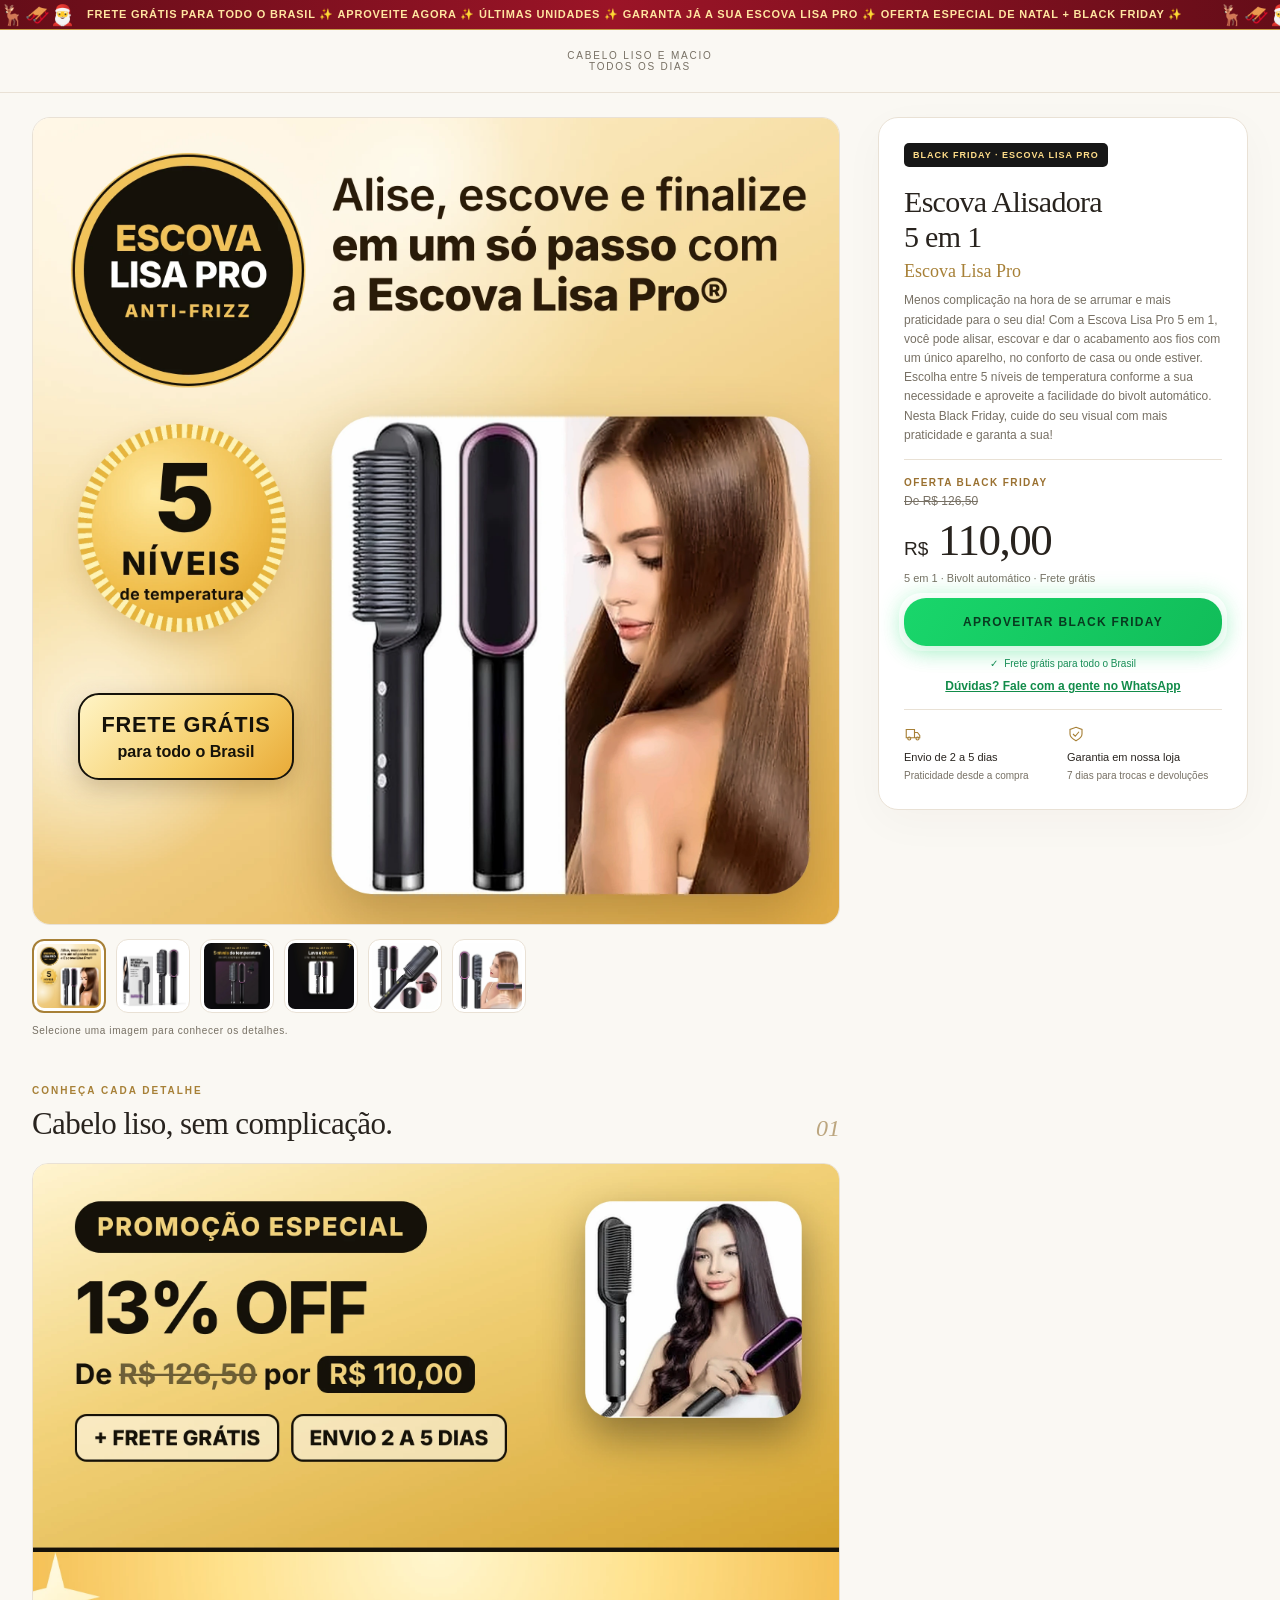
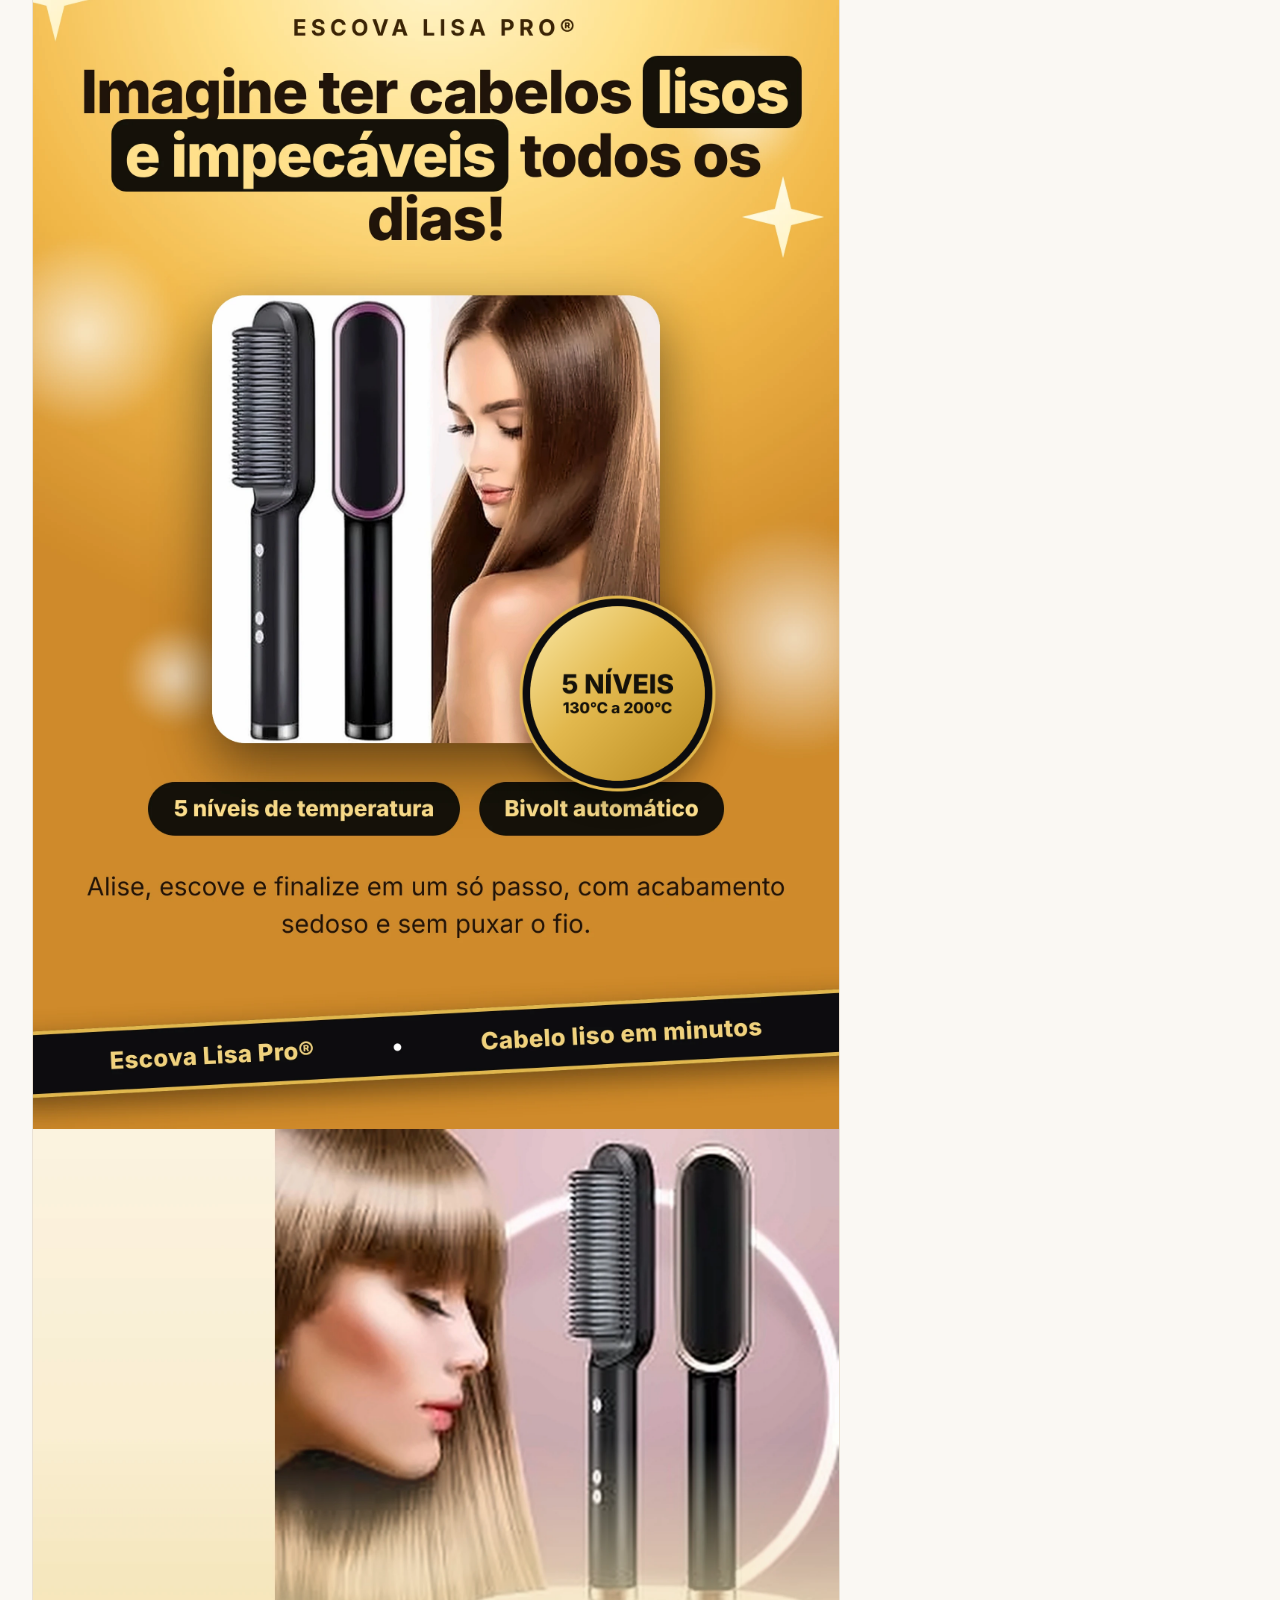
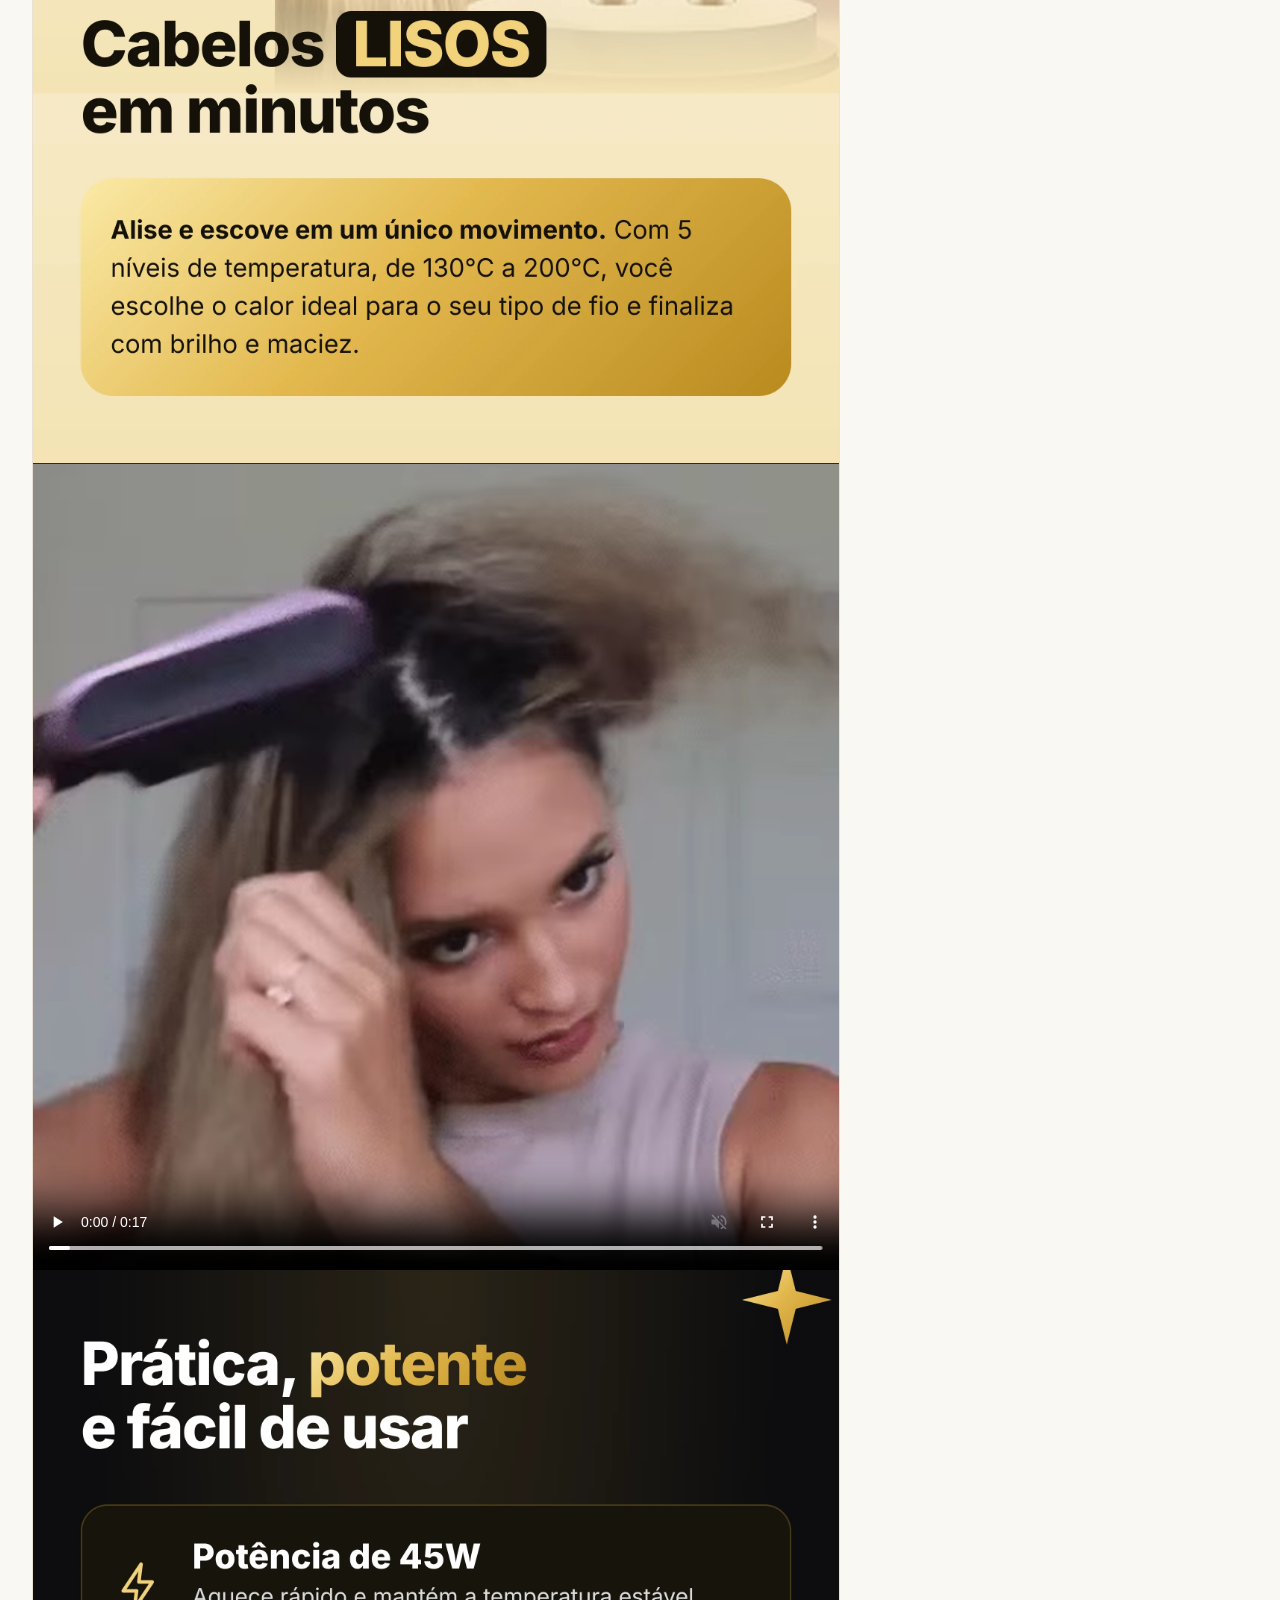
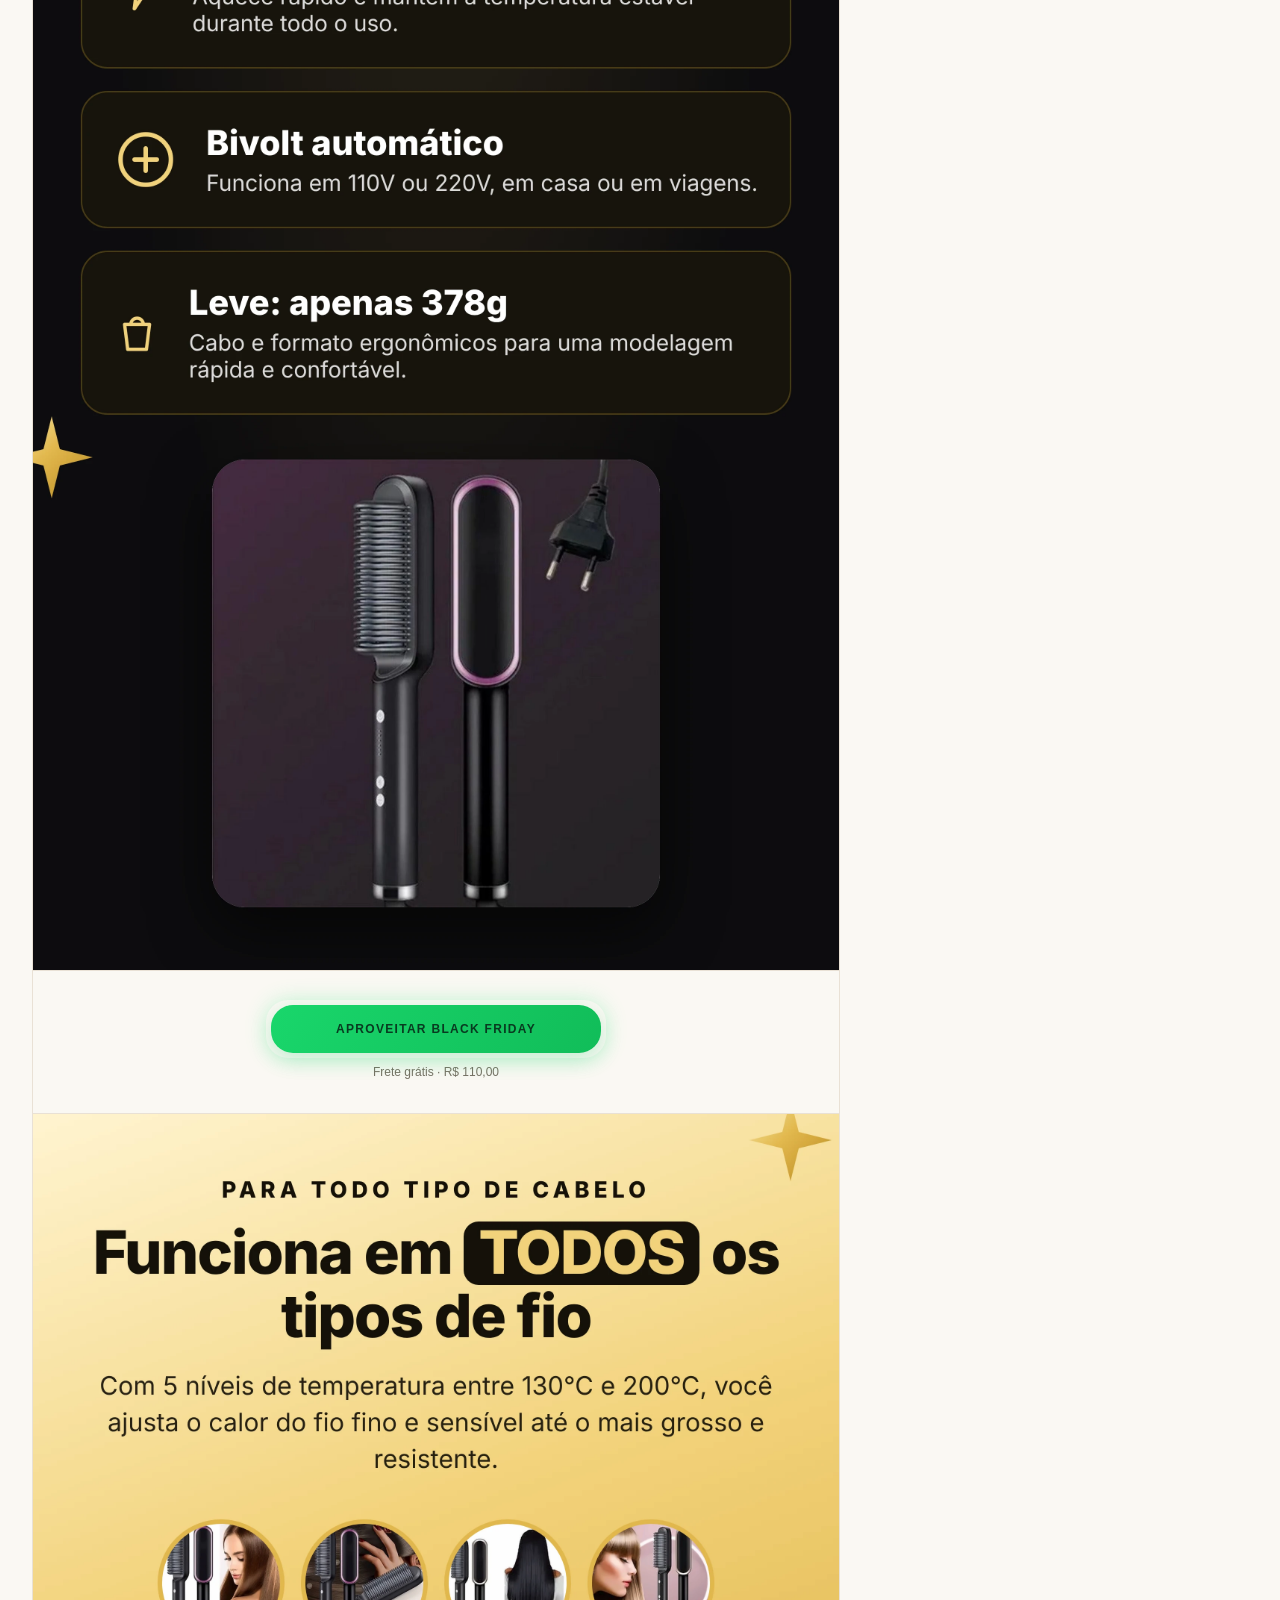
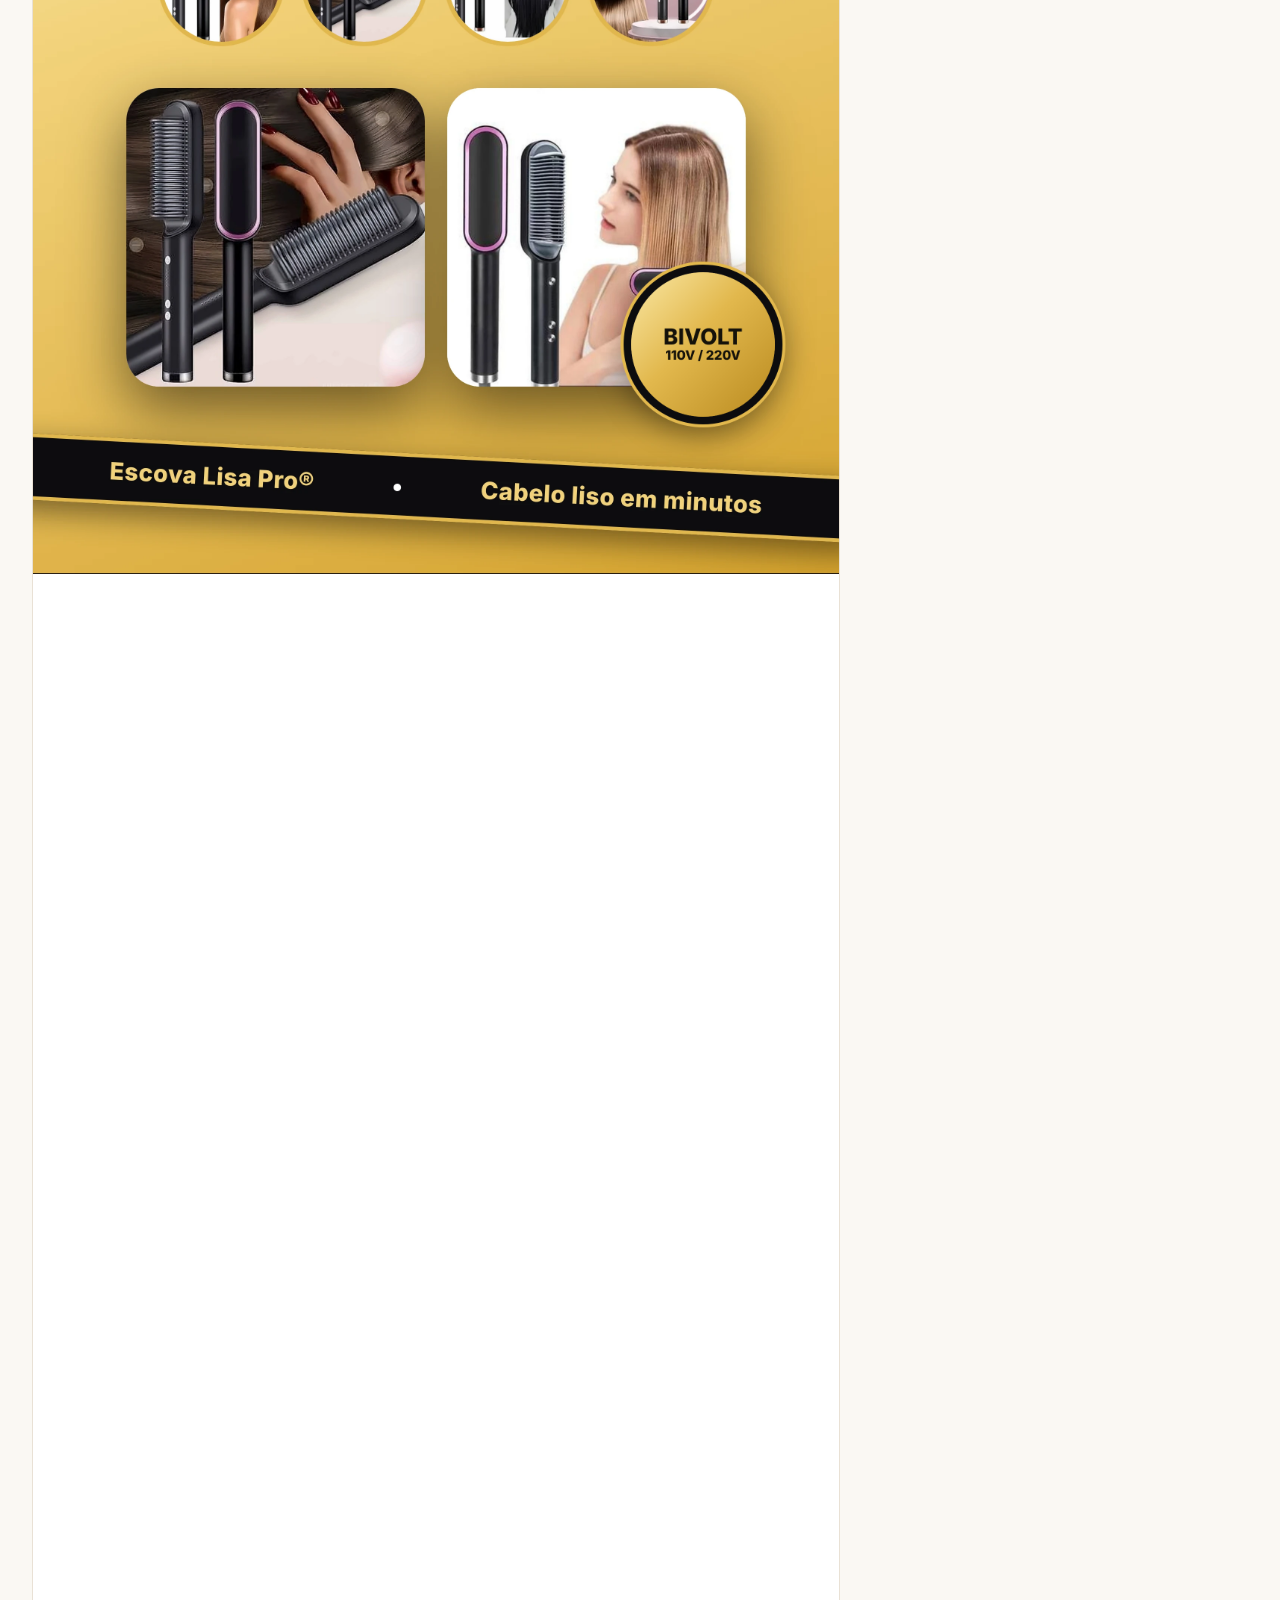
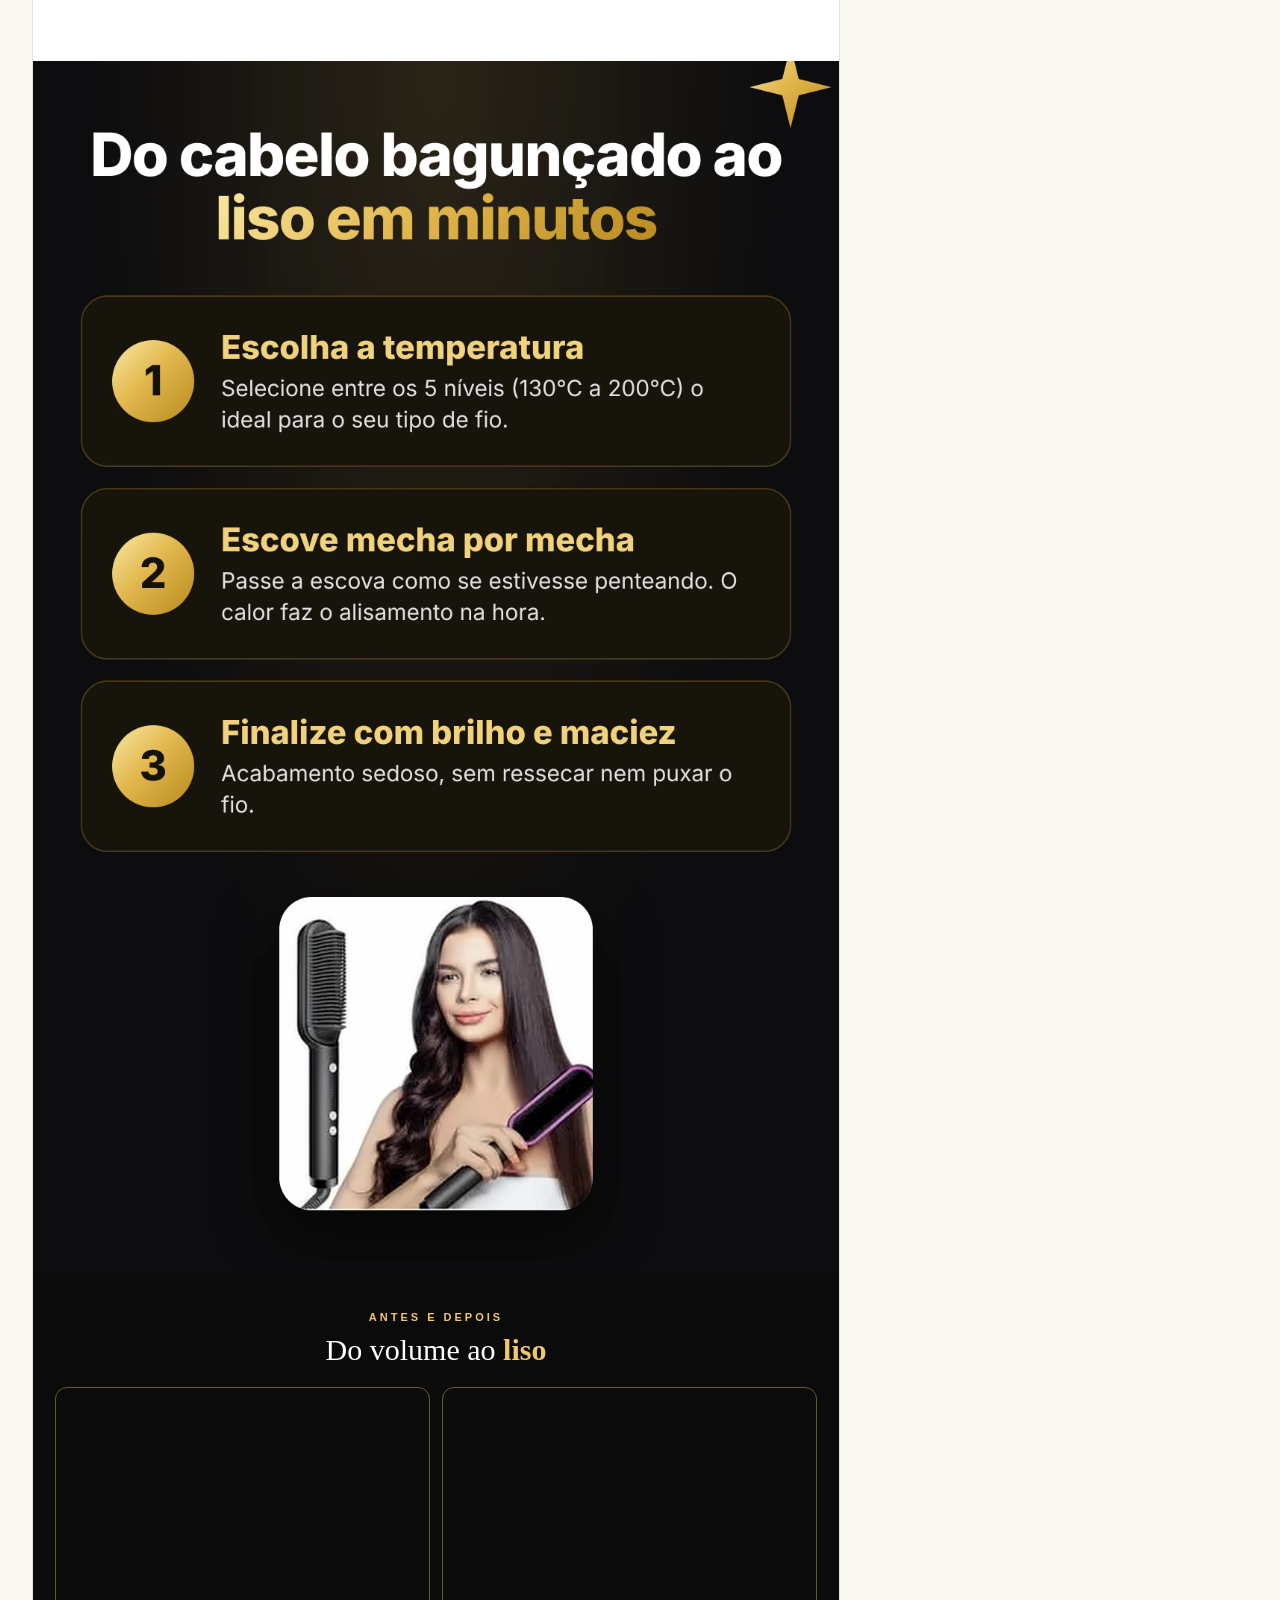
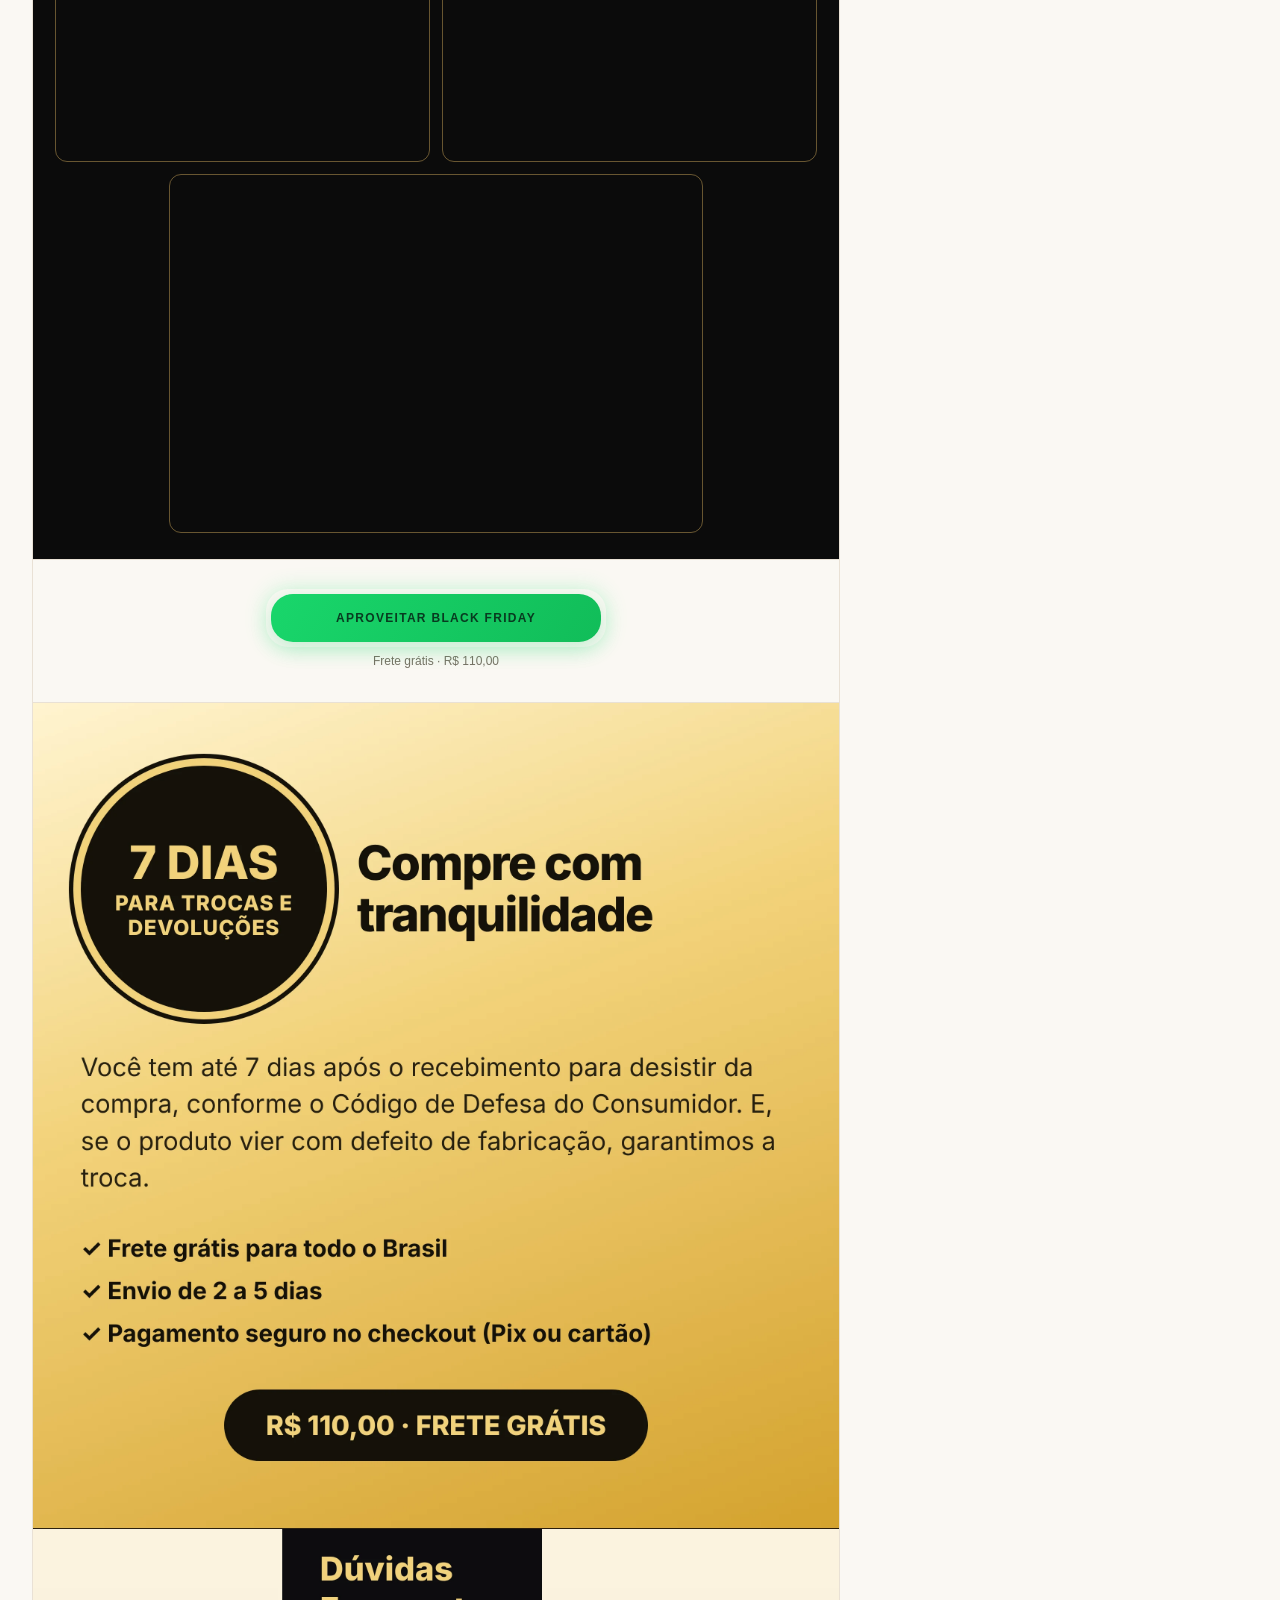
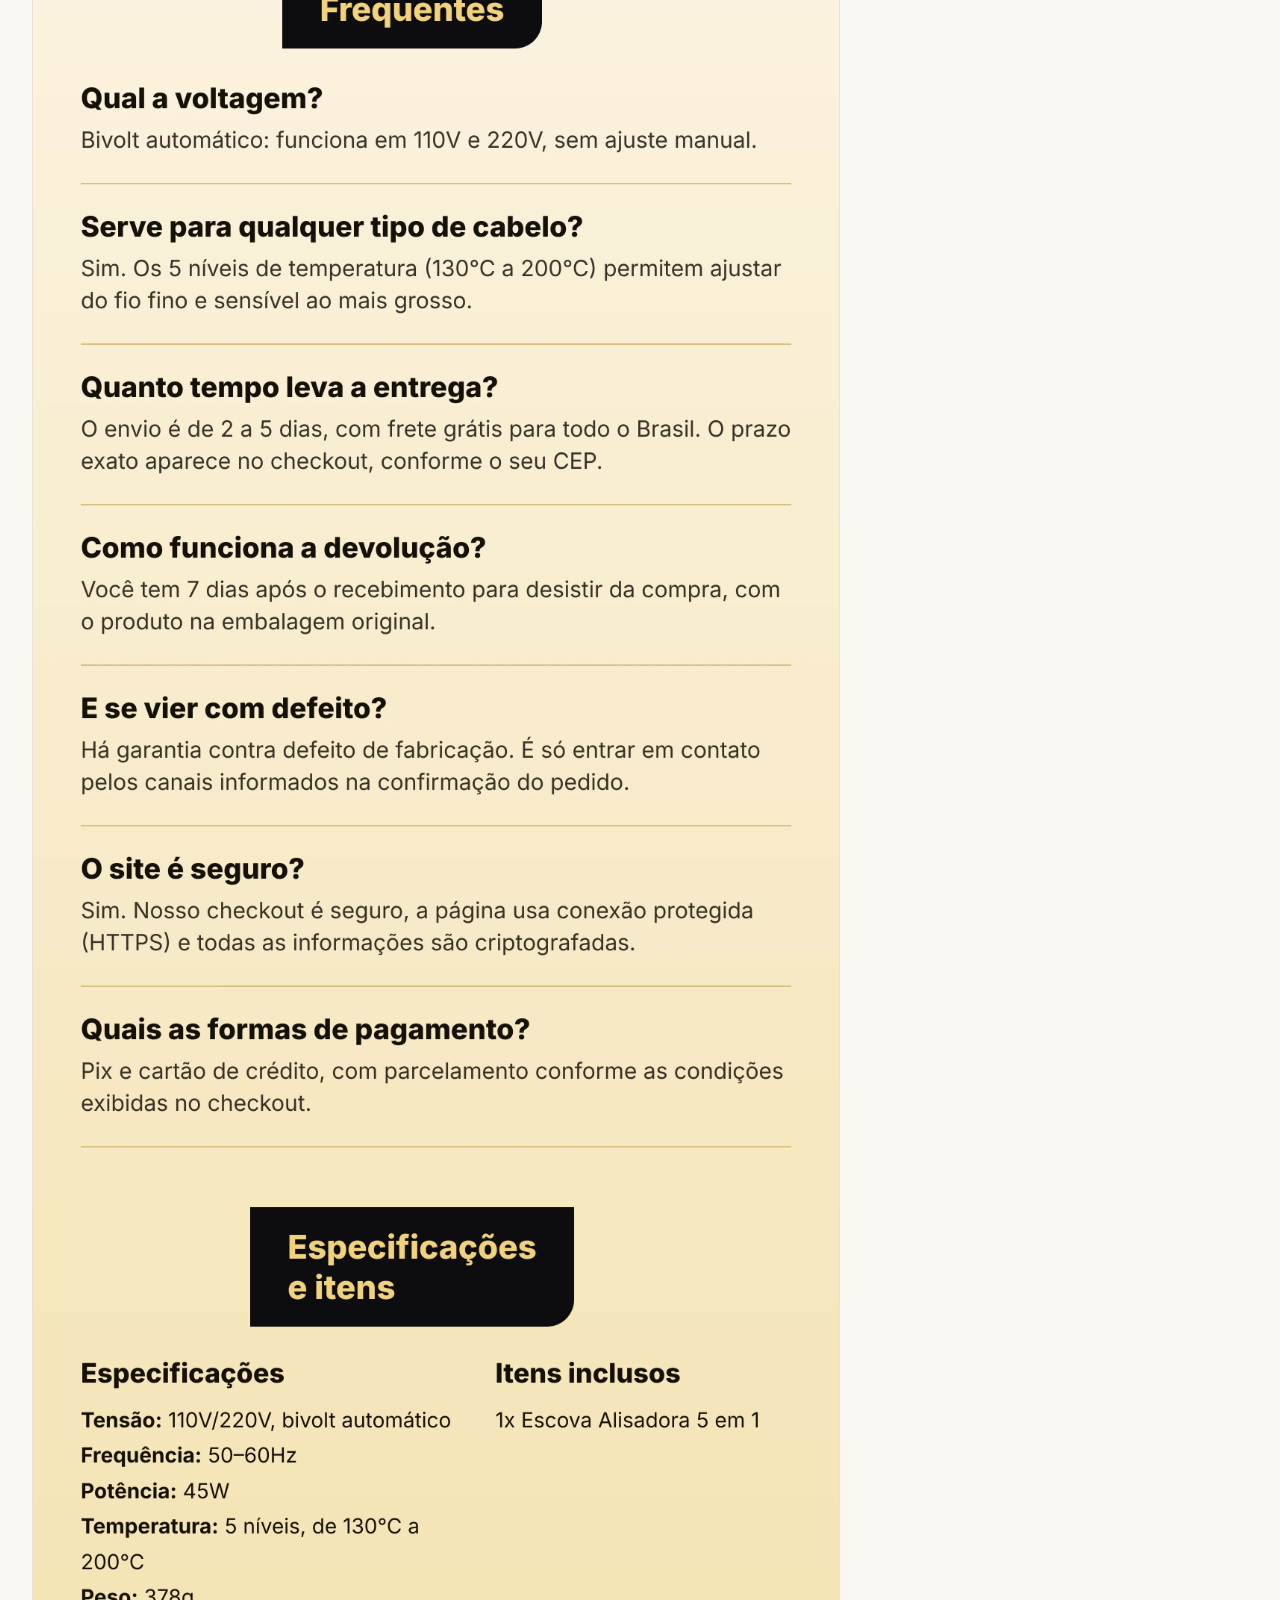
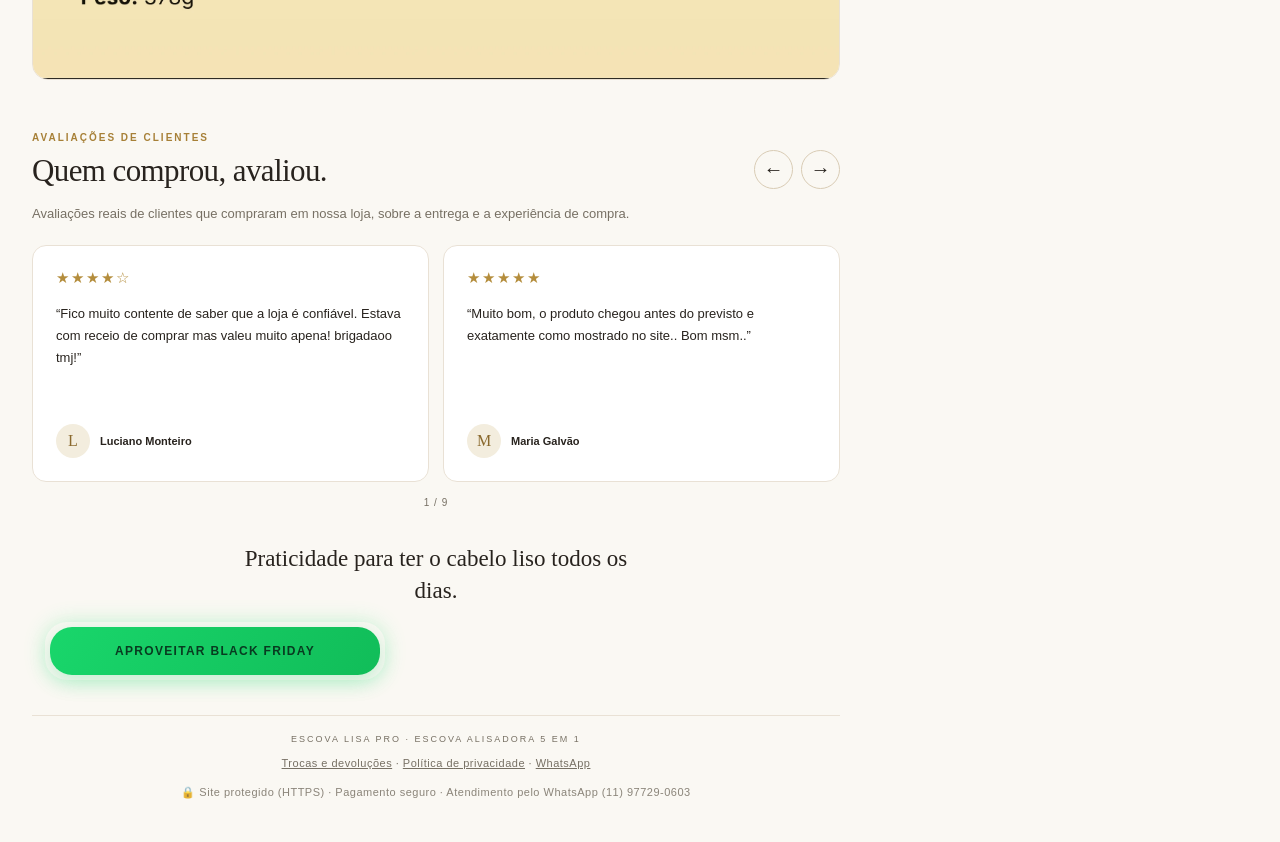
==== commit 6502b9ac: "Reverter selo duplicado e carregar imagem original" ====
--- a/index.html
+++ b/index.html
@@ -1,7 +1,7 @@
 <!doctype html>
-<html lang="pt-BR"><head><meta charset="utf-8"><meta name="viewport" content="width=device-width,initial-scale=1"><meta name="theme-color" content="#faf8f3"><title>Escova Lisa Pro | Escova Alisadora 5 em 1</title><meta name="description" content="Escova Alisadora 5 em 1: alisa, escova e finaliza em um só passo. 5 níveis de temperatura, bivolt automático e frete grátis. R$ 110,00."><link rel="stylesheet" href="styles.css?v=37"><link rel="preload" as="image" href="gallery-01-ajustada.svg?v=1"><script src="data.js?v=38" defer></script><script src="app.js?v=29" defer></script></head>
+<html lang="pt-BR"><head><meta charset="utf-8"><meta name="viewport" content="width=device-width,initial-scale=1"><meta name="theme-color" content="#faf8f3"><title>Escova Lisa Pro | Escova Alisadora 5 em 1</title><meta name="description" content="Escova Alisadora 5 em 1: alisa, escova e finaliza em um só passo. 5 níveis de temperatura, bivolt automático e frete grátis. R$ 110,00."><link rel="stylesheet" href="styles.css?v=37"><link rel="preload" as="image" href="gallery-01.webp?v=39"><script src="data.js?v=39" defer></script><script src="app.js?v=29" defer></script></head>
 <body><div class="topbar" aria-label="Black Friday e Natal: FRETE GRÁTIS PARA TODO O BRASIL ✨ APROVEITE AGORA ✨ ÚLTIMAS UNIDADES ✨ GARANTA JÁ A SUA ESCOVA LISA PRO ✨ OFERTA ESPECIAL DE NATAL + BLACK FRIDAY ✨"><div class="topbar-track" aria-hidden="true"><span class="topbar-message"><span class="topbar-sleigh">🦌🛷🎅</span> FRETE GRÁTIS PARA TODO O BRASIL ✨ APROVEITE AGORA ✨ ÚLTIMAS UNIDADES ✨ GARANTA JÁ A SUA ESCOVA LISA PRO ✨ OFERTA ESPECIAL DE NATAL + BLACK FRIDAY ✨</span><span class="topbar-message"><span class="topbar-sleigh">🦌🛷🎅</span> FRETE GRÁTIS PARA TODO O BRASIL ✨ APROVEITE AGORA ✨ ÚLTIMAS UNIDADES ✨ GARANTA JÁ A SUA ESCOVA LISA PRO ✨ OFERTA ESPECIAL DE NATAL + BLACK FRIDAY ✨</span></div></div><header class="header"><span class="header-note">Cabelo liso e macio<br>todos os dias</span></header>
-<main class="layout"><div class="left"><section class="gallery" aria-label="Imagens do produto"><div class="gallery-main is-cover"><img id="main-image" src="gallery-01-ajustada.svg?v=1" alt="Escova Alisadora 5 em 1 — imagem principal" width="900" height="900" fetchpriority="high"><span class="gallery-label">ESCOVA LISA PRO</span><span class="cover-badge" id="cover-badge"><b>FRETE GRÁTIS</b><small>para todo o Brasil</small></span></div><div class="thumbnails"><button class="thumb" type="button" aria-label="Ver imagem 1" aria-pressed="true"><img src="gallery-01-ajustada.svg?v=1" alt="Miniatura 1" width="1080" height="1080" decoding="async"></button><button class="thumb" type="button" aria-label="Ver imagem 2" aria-pressed="false"><img src="gallery-04.webp?v=29" alt="Miniatura 2" width="1080" height="1080" decoding="async"></button><button class="thumb" type="button" aria-label="Ver imagem 3" aria-pressed="false"><img src="gallery-02.webp?v=29" alt="Miniatura 3" width="1080" height="1080" decoding="async"></button><button class="thumb" type="button" aria-label="Ver imagem 4" aria-pressed="false"><img src="gallery-03.webp?v=29" alt="Miniatura 4" width="1080" height="1080" decoding="async"></button><button class="thumb" type="button" aria-label="Ver imagem 5" aria-pressed="false"><img src="gallery-05.webp?v=29" alt="Miniatura 5" width="1080" height="1080" decoding="async"></button><button class="thumb" type="button" aria-label="Ver imagem 6" aria-pressed="false"><img src="gallery-06.webp?v=29" alt="Miniatura 6" width="1080" height="1080" decoding="async"></button></div><p class="gallery-caption">Selecione uma imagem para conhecer os detalhes.</p></section>
+<main class="layout"><div class="left"><section class="gallery" aria-label="Imagens do produto"><div class="gallery-main is-cover"><img id="main-image" src="gallery-01.webp?v=39" alt="Escova Alisadora 5 em 1 — imagem principal" width="900" height="900" fetchpriority="high"><span class="gallery-label">ESCOVA LISA PRO</span><span class="cover-badge" id="cover-badge"><b>FRETE GRÁTIS</b><small>para todo o Brasil</small></span></div><div class="thumbnails"><button class="thumb" type="button" aria-label="Ver imagem 1" aria-pressed="true"><img src="gallery-01.webp?v=39" alt="Miniatura 1" width="1080" height="1080" decoding="async"></button><button class="thumb" type="button" aria-label="Ver imagem 2" aria-pressed="false"><img src="gallery-04.webp?v=29" alt="Miniatura 2" width="1080" height="1080" decoding="async"></button><button class="thumb" type="button" aria-label="Ver imagem 3" aria-pressed="false"><img src="gallery-02.webp?v=29" alt="Miniatura 3" width="1080" height="1080" decoding="async"></button><button class="thumb" type="button" aria-label="Ver imagem 4" aria-pressed="false"><img src="gallery-03.webp?v=29" alt="Miniatura 4" width="1080" height="1080" decoding="async"></button><button class="thumb" type="button" aria-label="Ver imagem 5" aria-pressed="false"><img src="gallery-05.webp?v=29" alt="Miniatura 5" width="1080" height="1080" decoding="async"></button><button class="thumb" type="button" aria-label="Ver imagem 6" aria-pressed="false"><img src="gallery-06.webp?v=29" alt="Miniatura 6" width="1080" height="1080" decoding="async"></button></div><p class="gallery-caption">Selecione uma imagem para conhecer os detalhes.</p></section>
 <section class="description" aria-labelledby="description-heading"><div class="section-heading"><div><span class="eyebrow">Conheça cada detalhe</span><h2 id="description-heading">Cabelo liso, sem complicação.</h2></div><span class="number" aria-hidden="true">01</span></div><div class="story"><figure><img src="banner-01.webp?v=29" width="2160" alt="Oferta Escova Alisadora 5 em 1" loading="lazy" decoding="async"></figure><figure class="has-seal"><img src="banner-02.webp?v=29" width="2160" alt="Cabelos lisos e impecáveis todos os dias" loading="lazy" decoding="async"><img class="seal-anim" src="seal-niveis.png?v=29" alt="" aria-hidden="true" style="left:59.815%;top:54.306%;width:25.741%" loading="lazy"></figure><figure><img src="banner-03.webp?v=29" width="2160" alt="Cabelos lisos em minutos" loading="lazy" decoding="async"></figure><figure class="reel"><video id="reel-video" controls muted loop autoplay playsinline preload="auto" poster="poster-reel.jpg?v=29"><source src="video-reel.webm?v=29" type="video/webm"><source src="video-reel.mp4?v=29" type="video/mp4"></video></figure><figure><img src="banner-04.webp?v=29" width="2160" alt="Prática, potente e fácil de usar" loading="lazy" decoding="async"></figure><div class="mid-cta"><a class="cta" href="https://pay.kaiross.com.br/dmLbLVXUfgyq">APROVEITAR BLACK FRIDAY</a><p>Frete grátis · R$ 110,00</p></div><figure class="has-seal"><img src="banner-05.webp?v=29" width="2160" alt="Funciona em todos os tipos de cabelo" loading="lazy" decoding="async"><img class="seal-anim" src="seal-bivolt.png?v=29" alt="" aria-hidden="true" style="left:72.315%;top:70.13%;width:22.037%" loading="lazy"></figure><figure><img src="banner-10.webp?v=29" width="2160" alt="Escova Lisa Pro" loading="lazy" decoding="async"></figure><figure><img src="banner-06.webp?v=29" width="2160" alt="Por que a Escova Lisa Pro é diferente" loading="lazy" decoding="async"></figure><figure><img src="banner-07.webp?v=29" width="2160" alt="Do cabelo bagunçado ao liso em minutos" loading="lazy" decoding="async"></figure><figure class="ba"><span class="ba-eyebrow">Antes e depois</span><h3>Do volume ao <b>liso</b></h3><div class="ba-grid"><img src="antes-depois-2.webp?v=29" width="1000" height="1000" alt="Antes e depois: cabelo cacheado alisado" loading="lazy" decoding="async"><img src="antes-depois-1.webp?v=29" width="1000" height="1000" alt="Antes e depois: cabelo ondulado alisado" loading="lazy" decoding="async"><img src="antes-depois-3.webp?v=29" width="1000" height="672" alt="Antes e depois: cabelo cacheado alisado" loading="lazy" decoding="async"></div></figure><div class="mid-cta"><a class="cta" href="https://pay.kaiross.com.br/dmLbLVXUfgyq">APROVEITAR BLACK FRIDAY</a><p>Frete grátis · R$ 110,00</p></div><figure><img src="banner-08.webp?v=29" width="2160" alt="7 dias para trocas e devoluções" loading="lazy" decoding="async"></figure><figure><img src="banner-09.webp?v=29" width="2160" alt="Dúvidas frequentes e especificações" loading="lazy" decoding="async"></figure></div></section>
 <section class="reviews" id="reviews" aria-labelledby="reviews-heading" hidden><div class="section-heading"><div><span class="eyebrow">Avaliações de clientes</span><h2 id="reviews-heading">Quem comprou, avaliou.</h2></div><div class="review-controls"><button type="button" class="arrow" id="previous-review" aria-label="Depoimento anterior">←</button><button type="button" class="arrow" id="next-review" aria-label="Próximo depoimento">→</button></div></div><p class="review-intro">Avaliações reais de clientes que compraram em nossa loja, sobre a entrega e a experiência de compra.</p><div class="review-grid" id="review-grid" tabindex="0" role="region" aria-label="Depoimentos de clientes" aria-roledescription="carrossel"></div><p class="review-status" id="review-status" aria-live="polite"></p></section><div class="closing"><p>Praticidade para ter o cabelo liso todos os dias.</p><a class="cta" href="https://pay.kaiross.com.br/dmLbLVXUfgyq">APROVEITAR BLACK FRIDAY</a></div><div class="bottom">Escova Lisa Pro · Escova Alisadora 5 em 1<div class="foot-links"><a href="trocas-e-devolucoes.html">Trocas e devoluções</a> · <a href="politica-de-privacidade.html">Política de privacidade</a> · <a href="https://wa.me/5511977290603?text=Oi!%20Tenho%20uma%20d%C3%BAvida%20sobre%20a%20Escova%20Lisa%20Pro" target="_blank" rel="noopener">WhatsApp</a></div><div class="foot-safe">🔒 Site protegido (HTTPS) · Pagamento seguro · Atendimento pelo WhatsApp (11) 97729-0603</div></div></div>
 <aside class="offer" aria-label="Oferta da escova alisadora"><div class="offer-top"><span class="offer-tag">BLACK FRIDAY · ESCOVA LISA PRO</span></div><h1>Escova Alisadora<br>5 em 1<span>Escova Lisa Pro</span></h1><p class="offer-copy">Menos complicação na hora de se arrumar e mais praticidade para o seu dia! Com a Escova Lisa Pro 5 em 1, você pode alisar, escovar e dar o acabamento aos fios com um único aparelho, no conforto de casa ou onde estiver. Escolha entre 5 níveis de temperatura conforme a sua necessidade e aproveite a facilidade do bivolt automático. Nesta Black Friday, cuide do seu visual com mais praticidade e garanta a sua!</p><div class="price-box"><div class="price-label">Oferta Black Friday</div><div class="price-old">De R$ 126,50</div><div class="price"><small>R$</small> 110,00</div><div class="payment">5 em 1 · Bivolt automático · Frete grátis</div></div><a class="cta" href="https://pay.kaiross.com.br/dmLbLVXUfgyq">APROVEITAR BLACK FRIDAY</a><p class="shipping"><span aria-hidden="true">✓</span> Frete grátis para todo o Brasil</p><p class="wa-help"><a href="https://wa.me/5511977290603?text=Oi!%20Tenho%20uma%20d%C3%BAvida%20sobre%20a%20Escova%20Lisa%20Pro" target="_blank" rel="noopener">Dúvidas? Fale com a gente no WhatsApp</a></p><div class="offer-benefits"><div class="benefit"><svg viewBox="0 0 24 24" fill="none" stroke="currentColor" stroke-width="1.5" aria-hidden="true"><path d="M3 6h11v11H3zM14 10h4l3 4v3h-7"/><circle cx="7" cy="18" r="2"/><circle cx="18" cy="18" r="2"/></svg><strong>Envio de 2 a 5 dias</strong>Praticidade desde a compra</div><div class="benefit"><svg viewBox="0 0 24 24" fill="none" stroke="currentColor" stroke-width="1.5" aria-hidden="true"><path d="M12 3l8 3v6c0 5-8 9-8 9s-8-4-8-9V6zM8 12l3 3 5-6"/></svg><strong>Garantia em nossa loja</strong>7 dias para trocas e devoluções</div></div></aside></main><div class="sticky-buy" aria-label="Comprar"><div><s>R$ 126,50</s><strong>R$ 110,00</strong></div><a class="cta" href="https://pay.kaiross.com.br/dmLbLVXUfgyq">APROVEITAR BLACK FRIDAY</a></div></body></html>
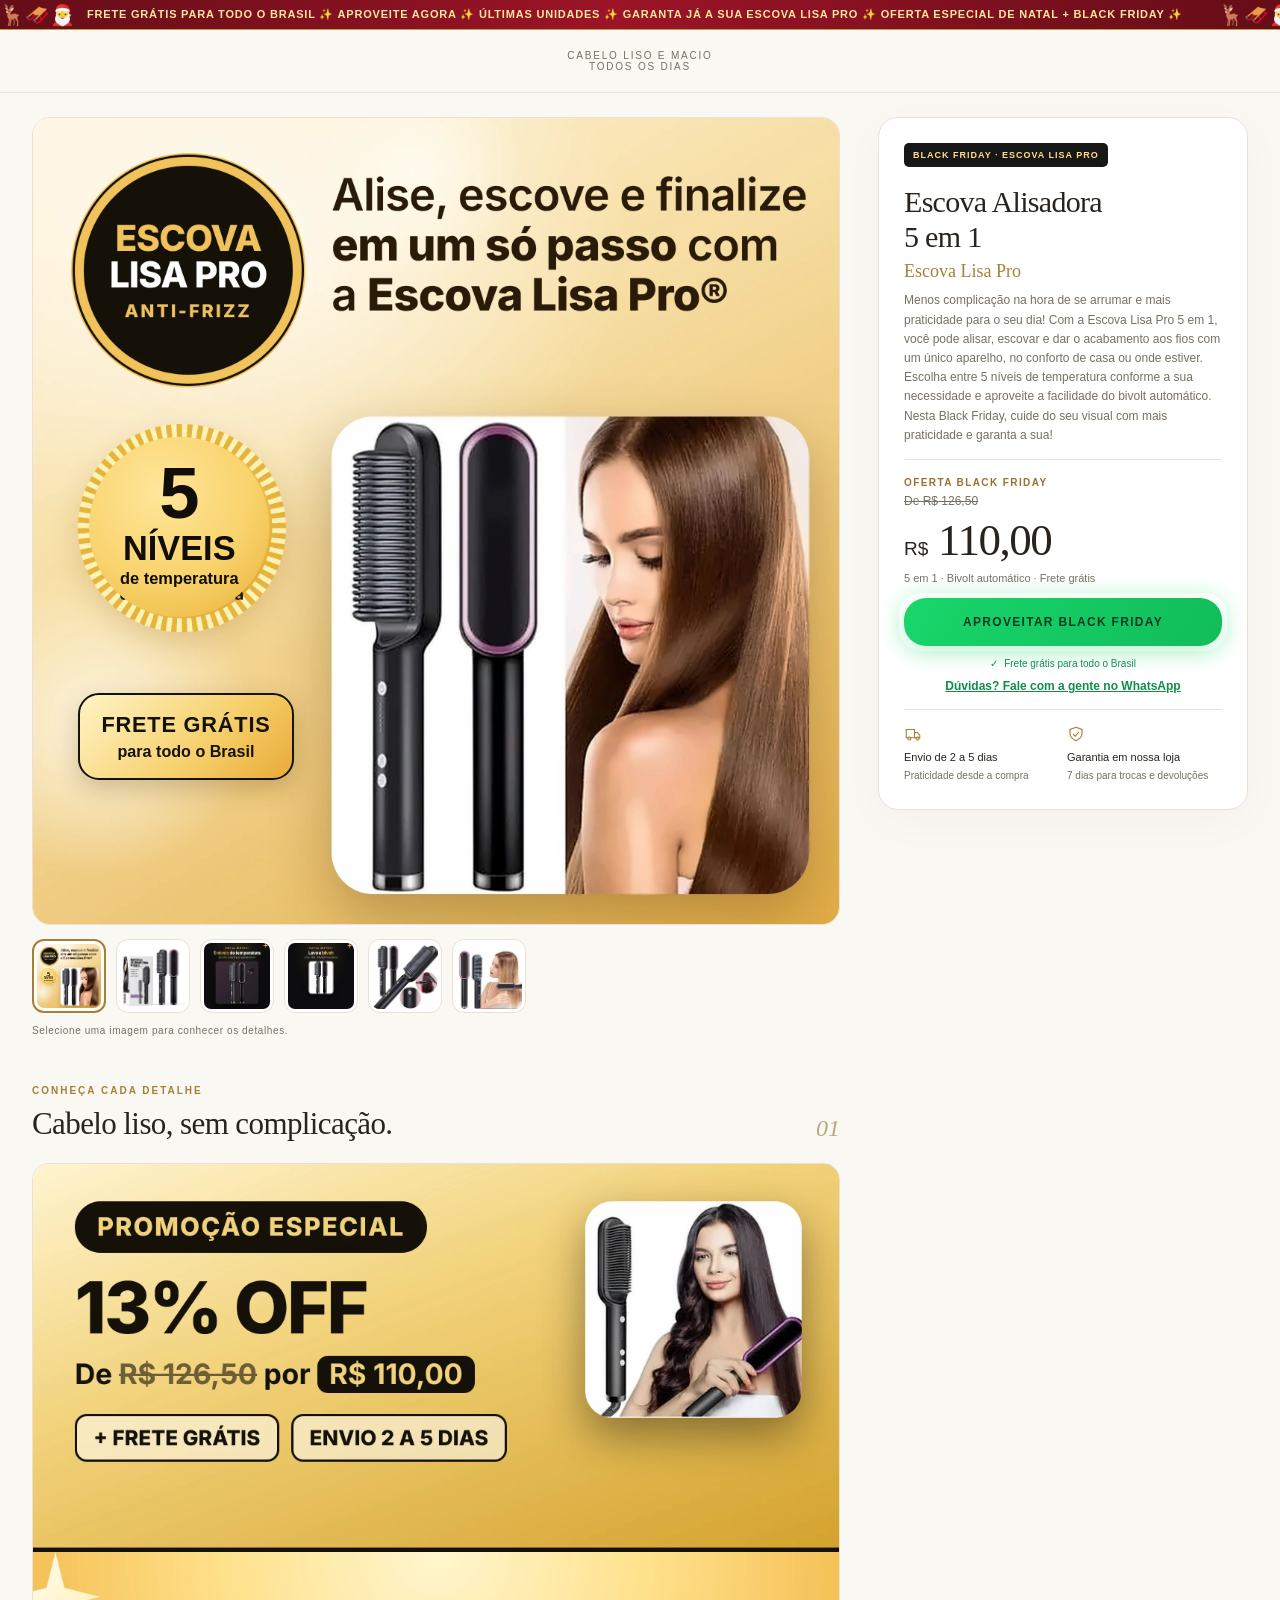
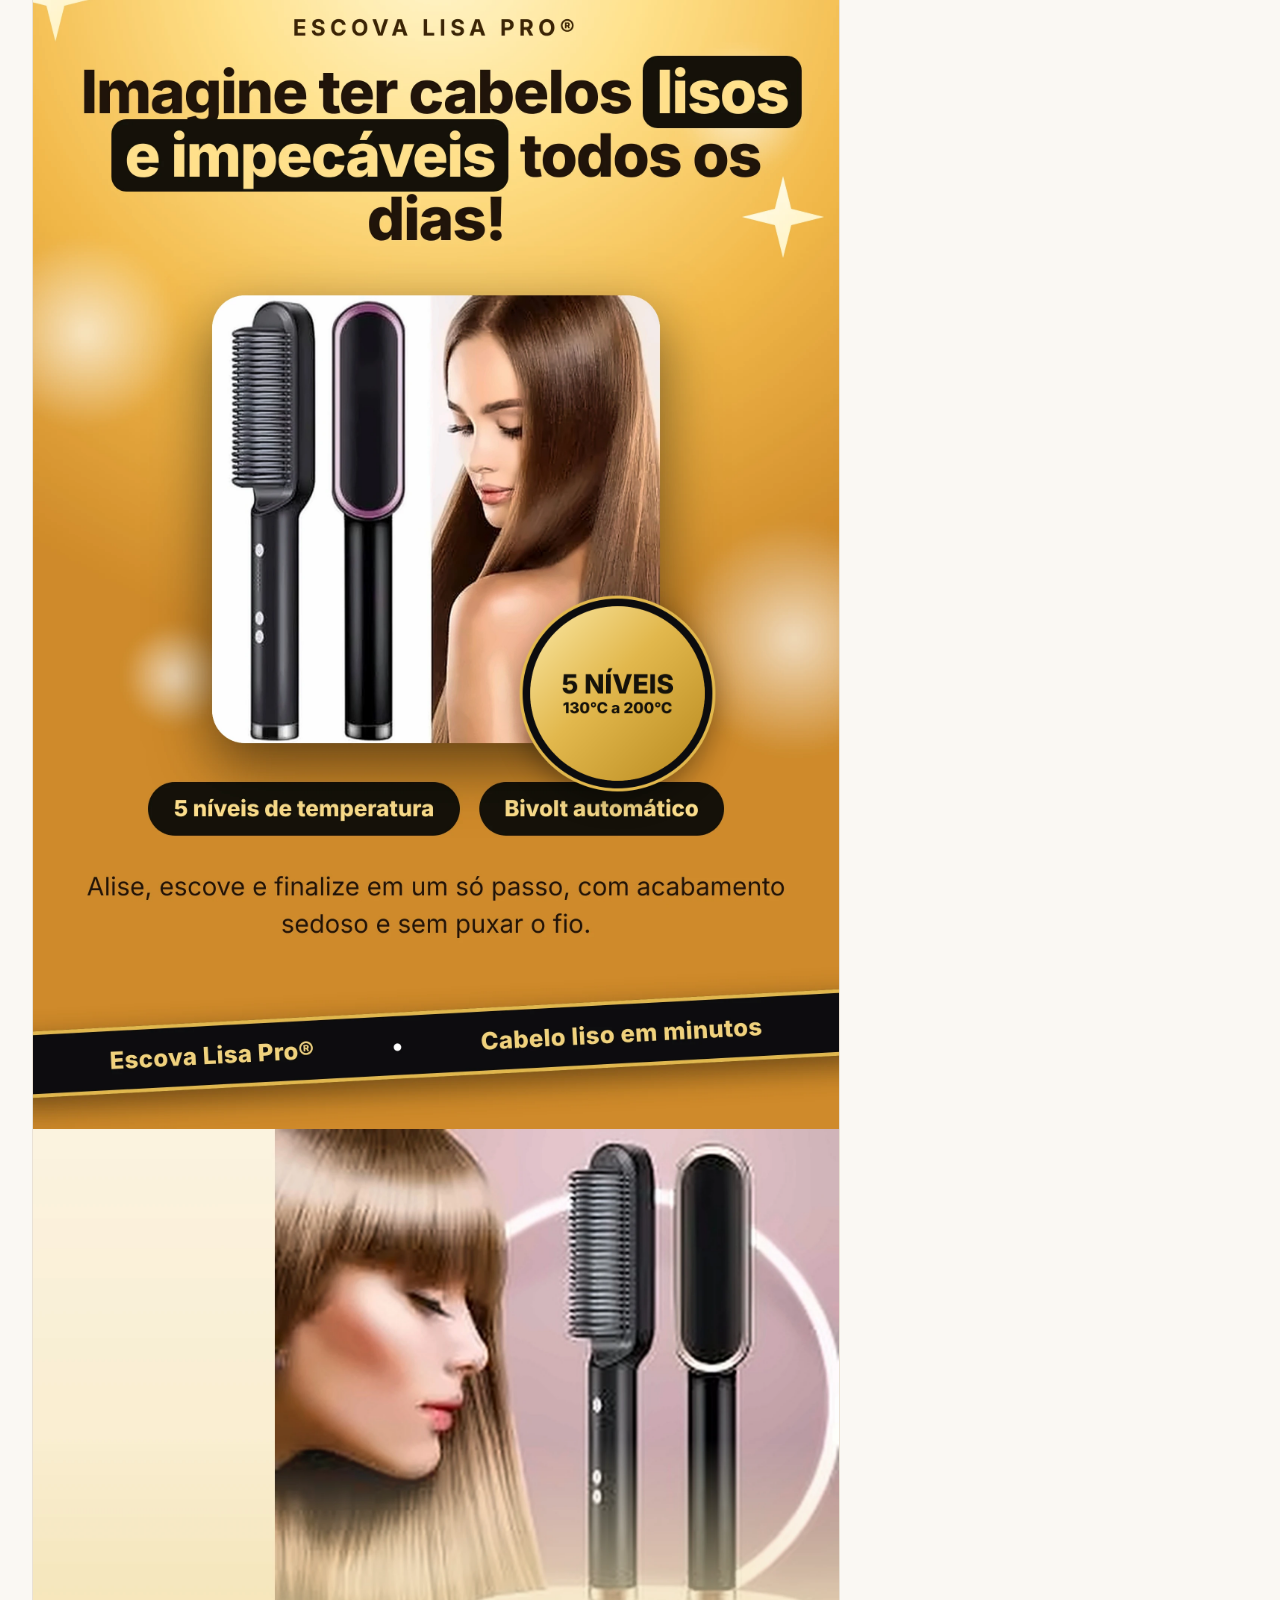
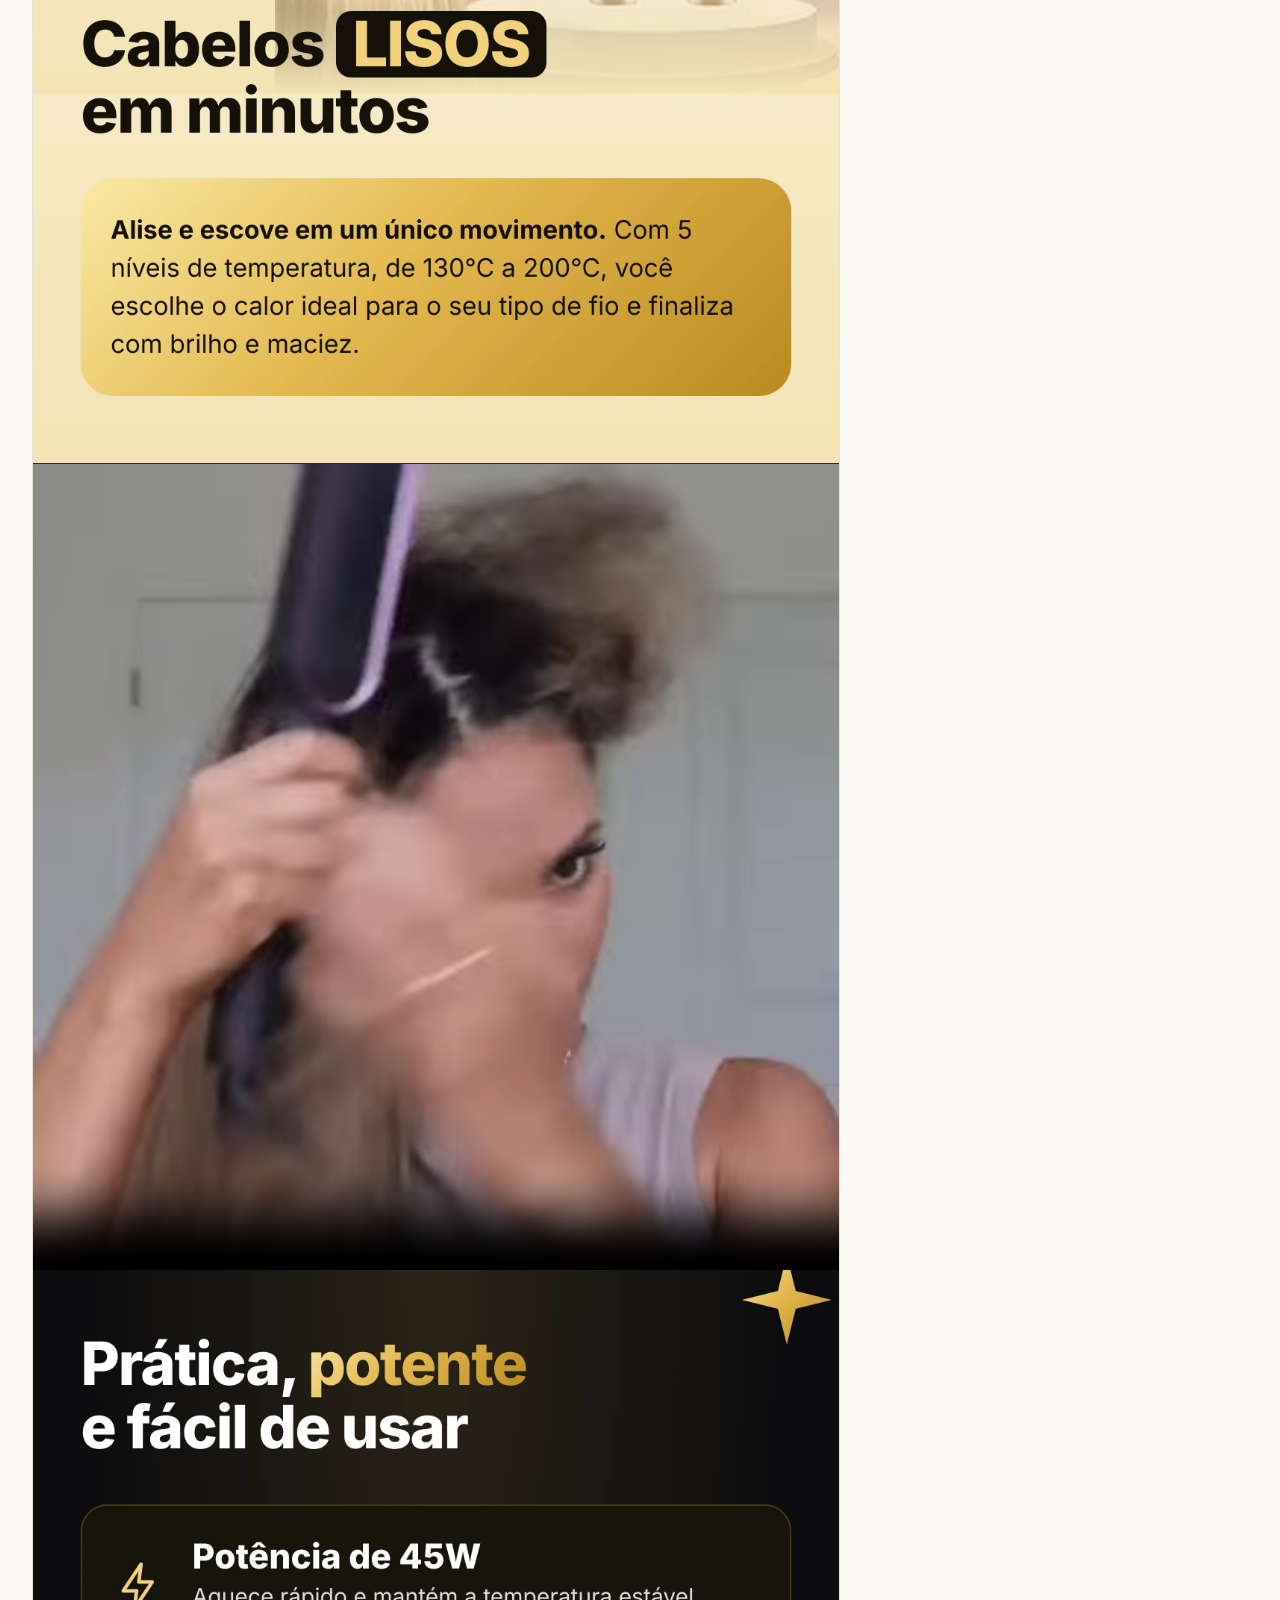
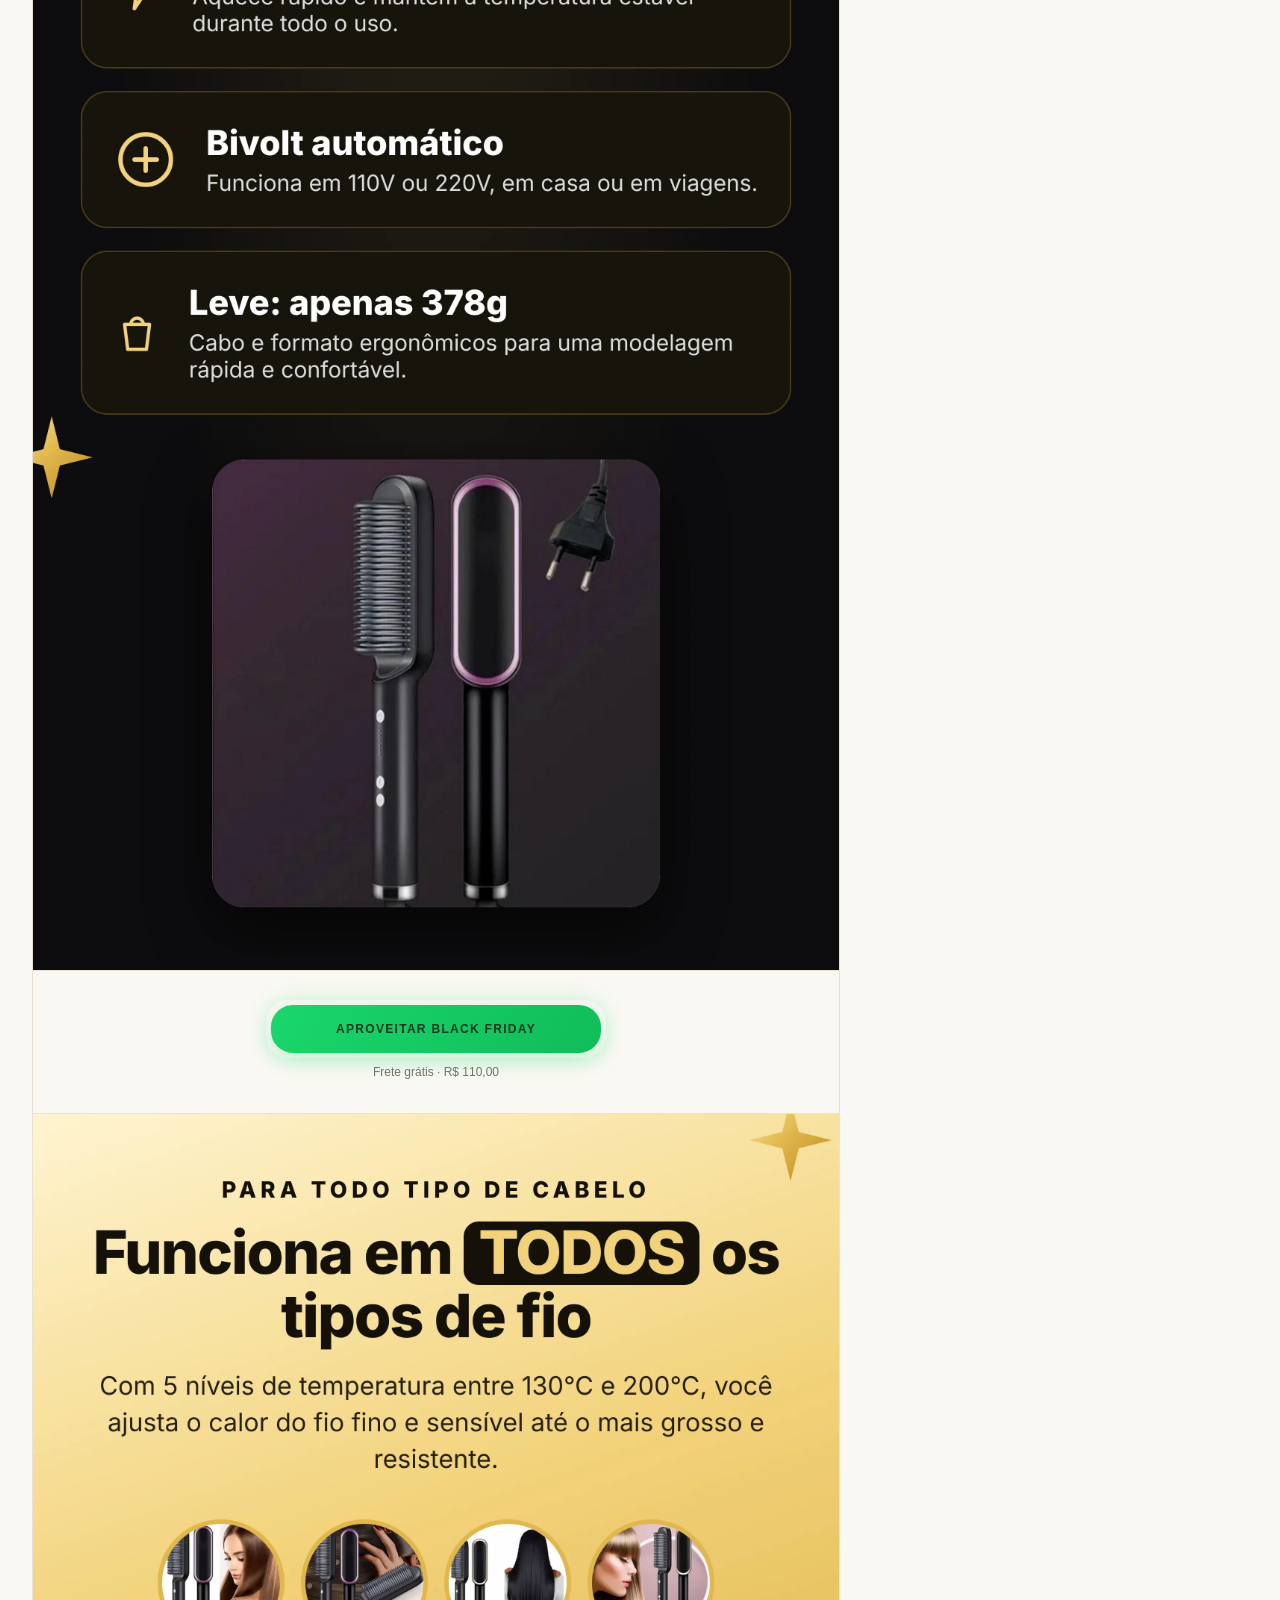
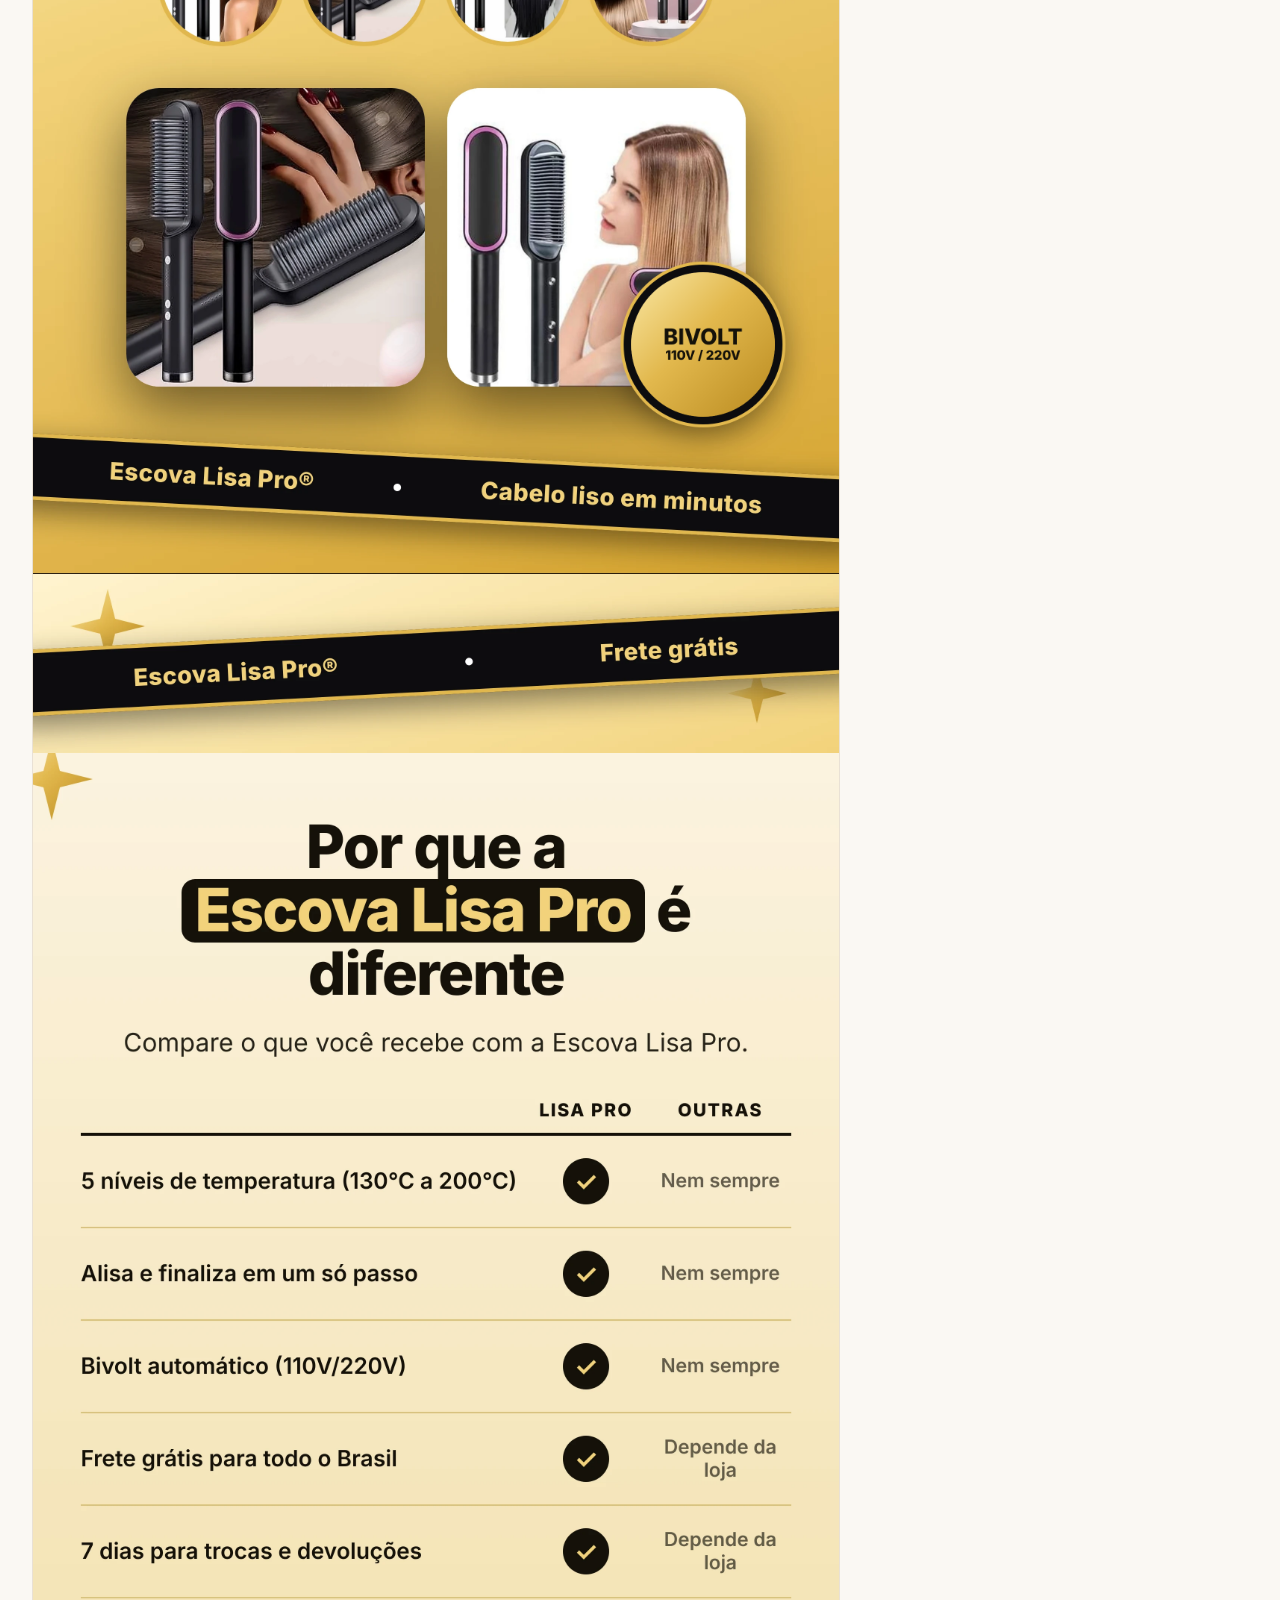
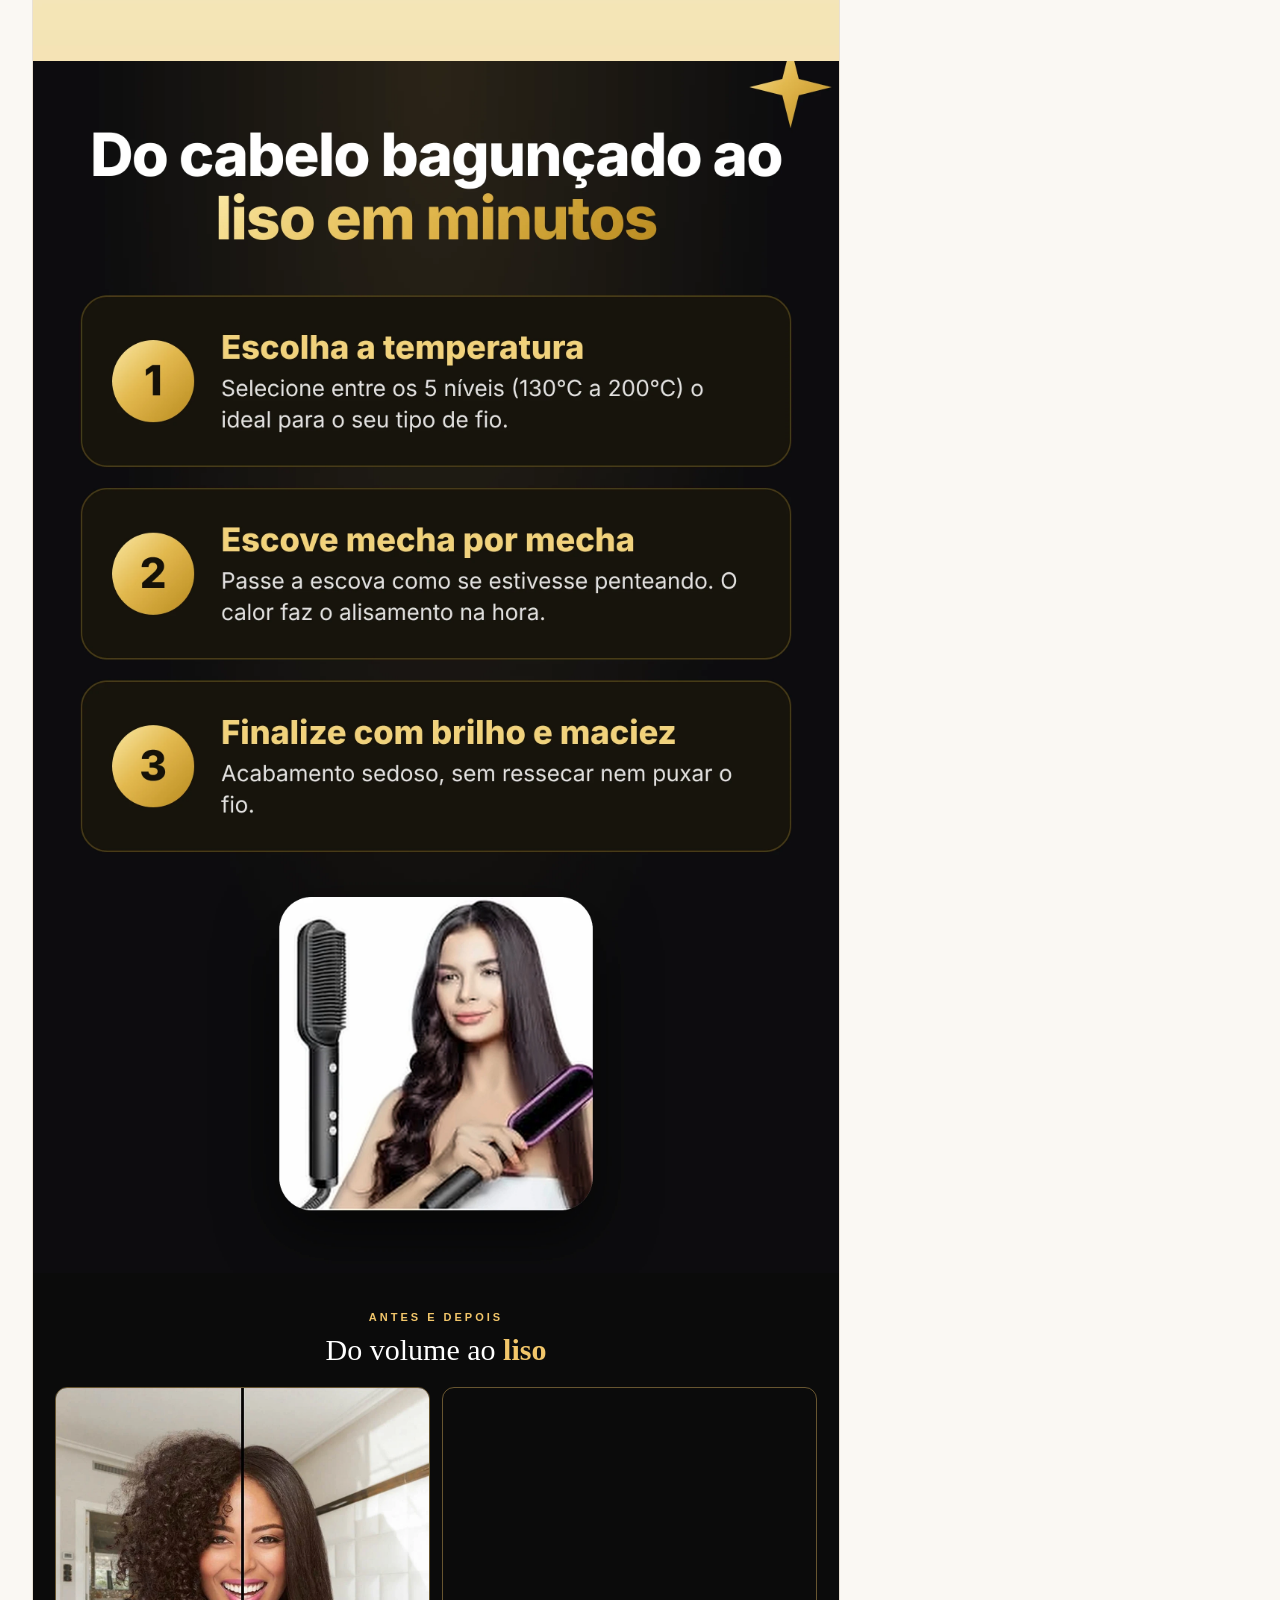
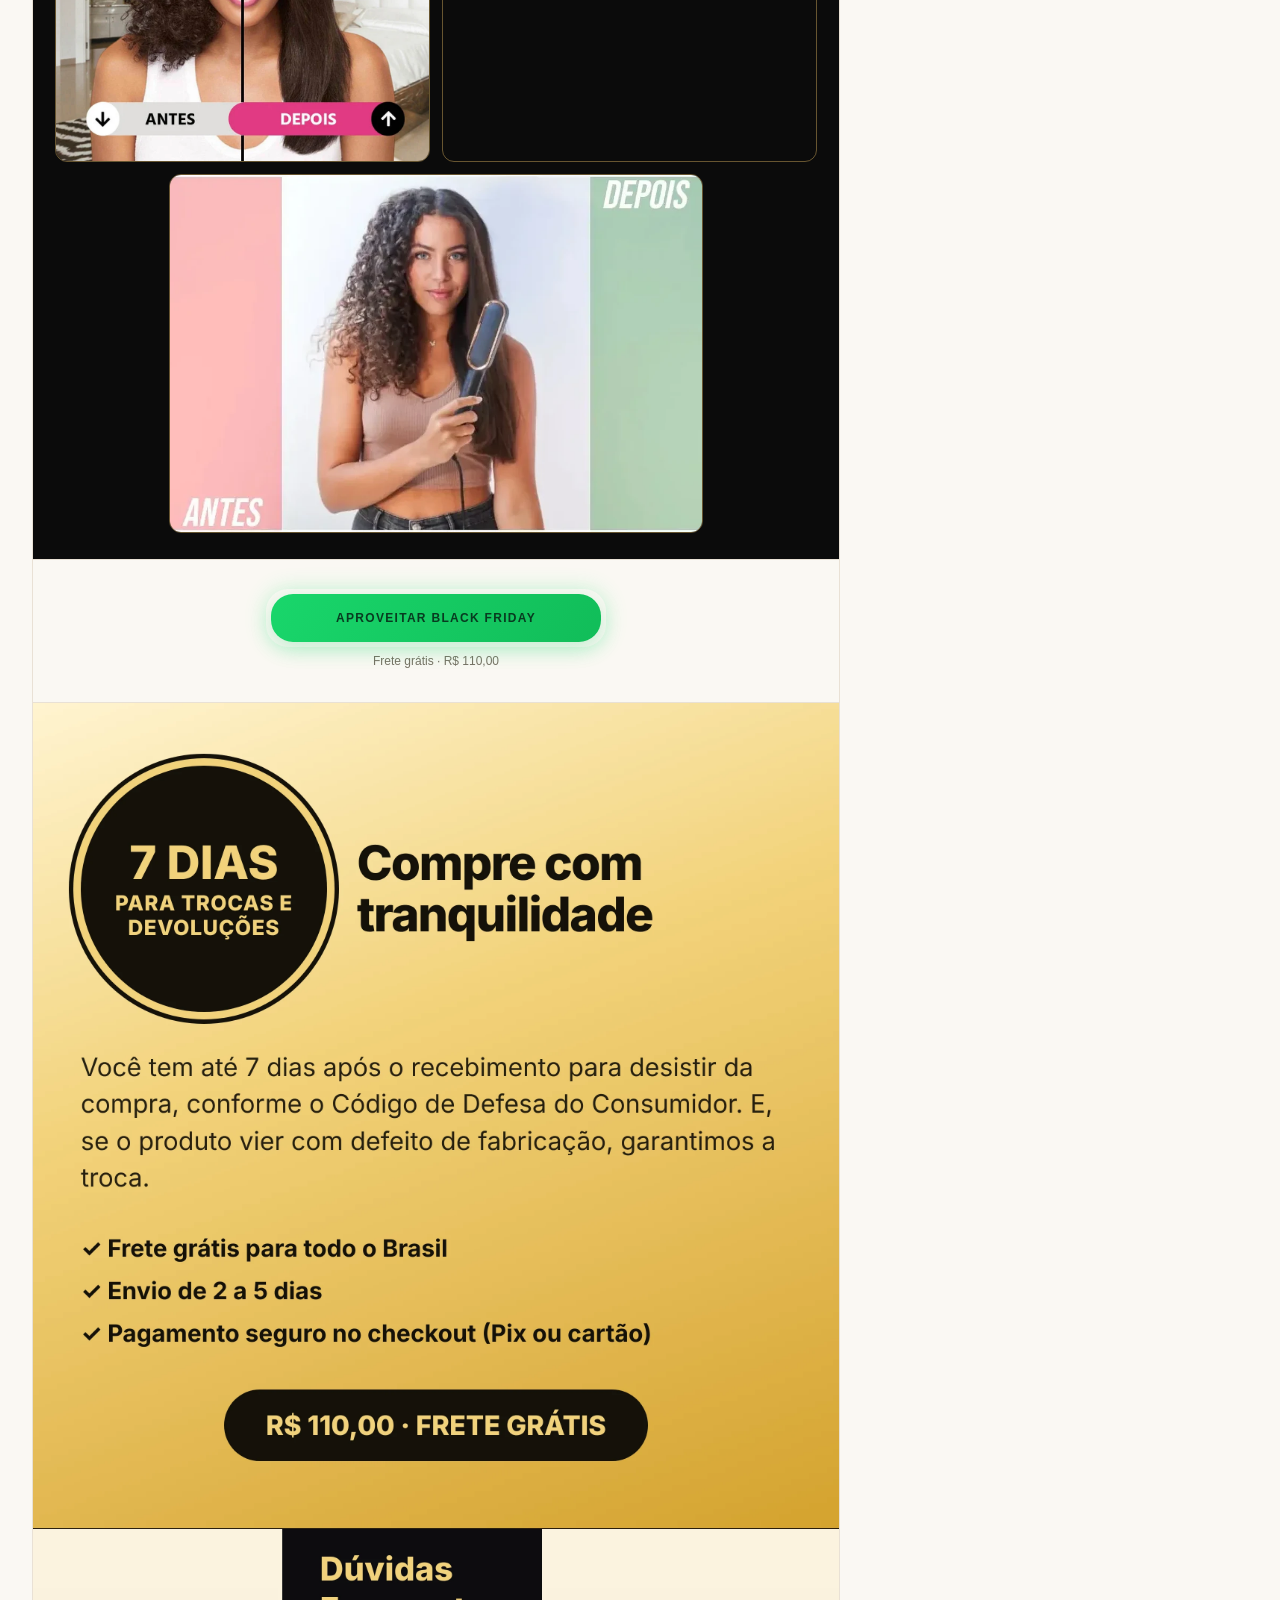
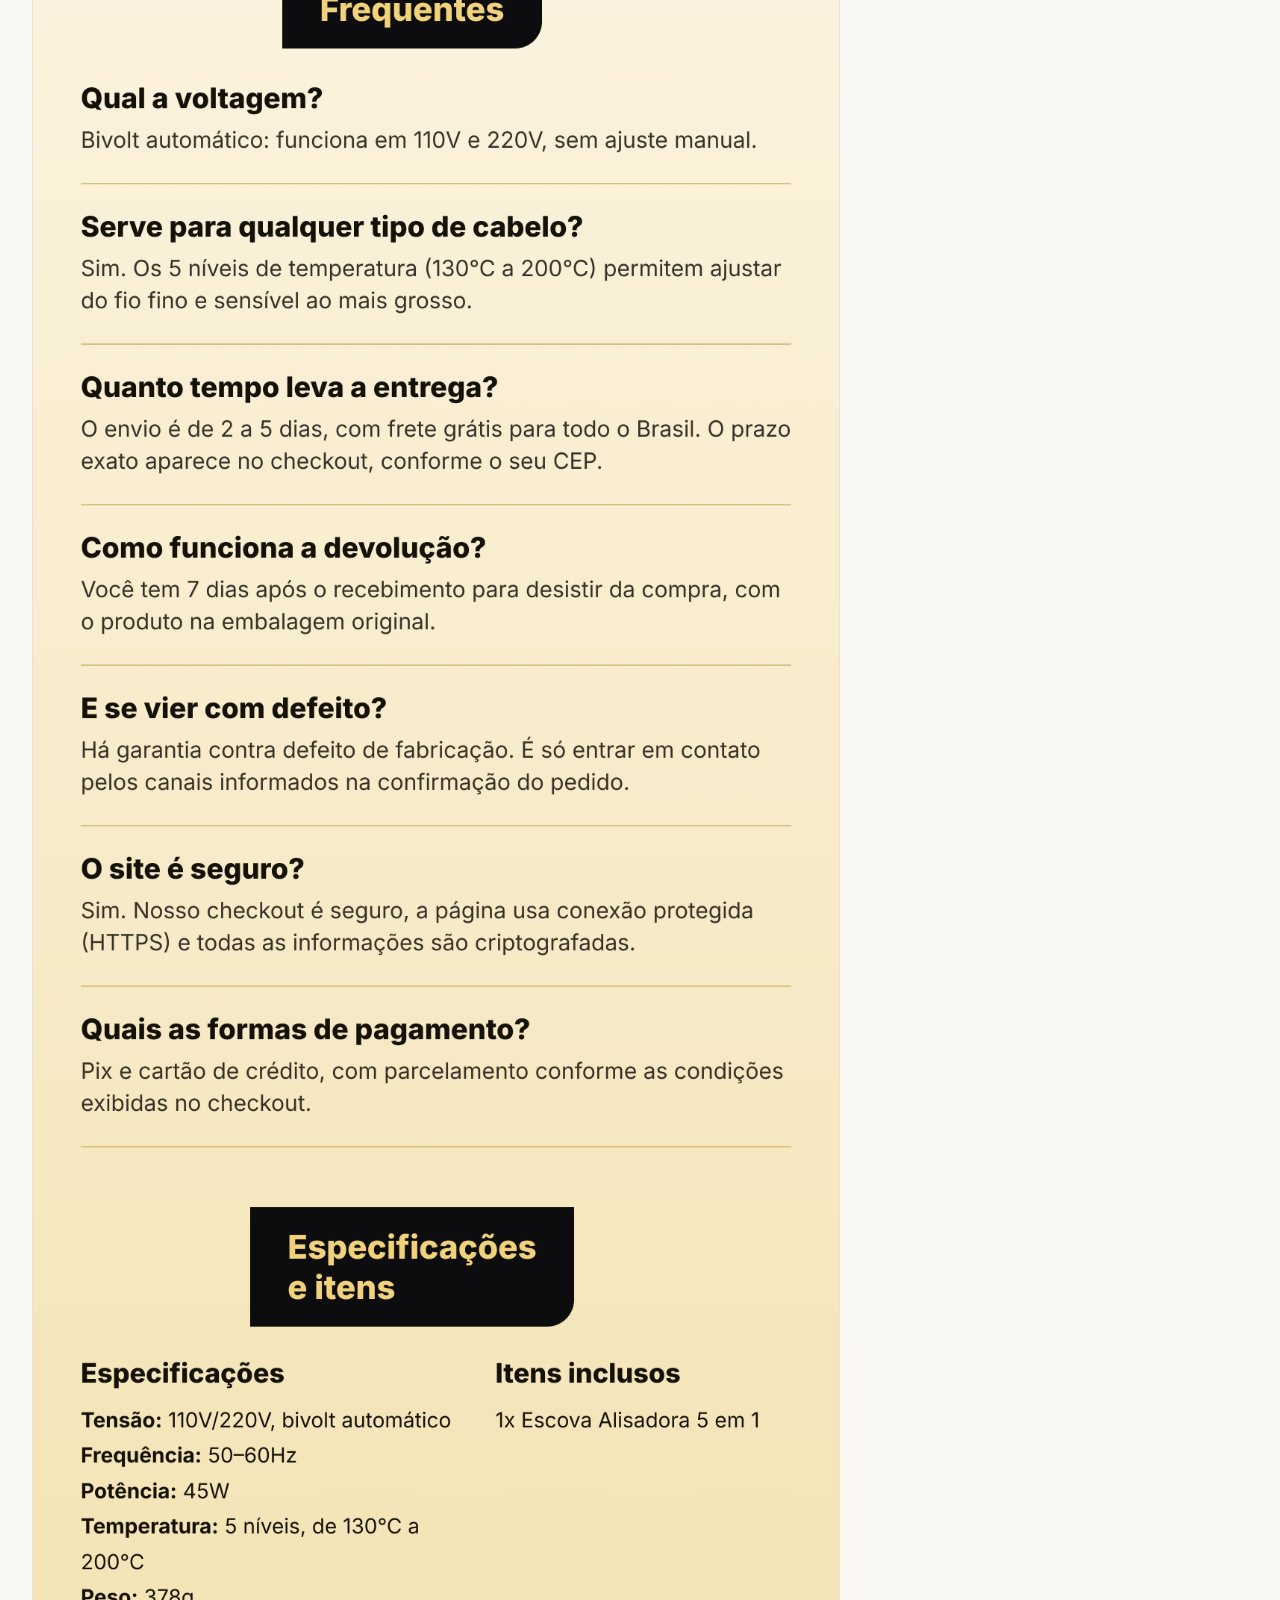
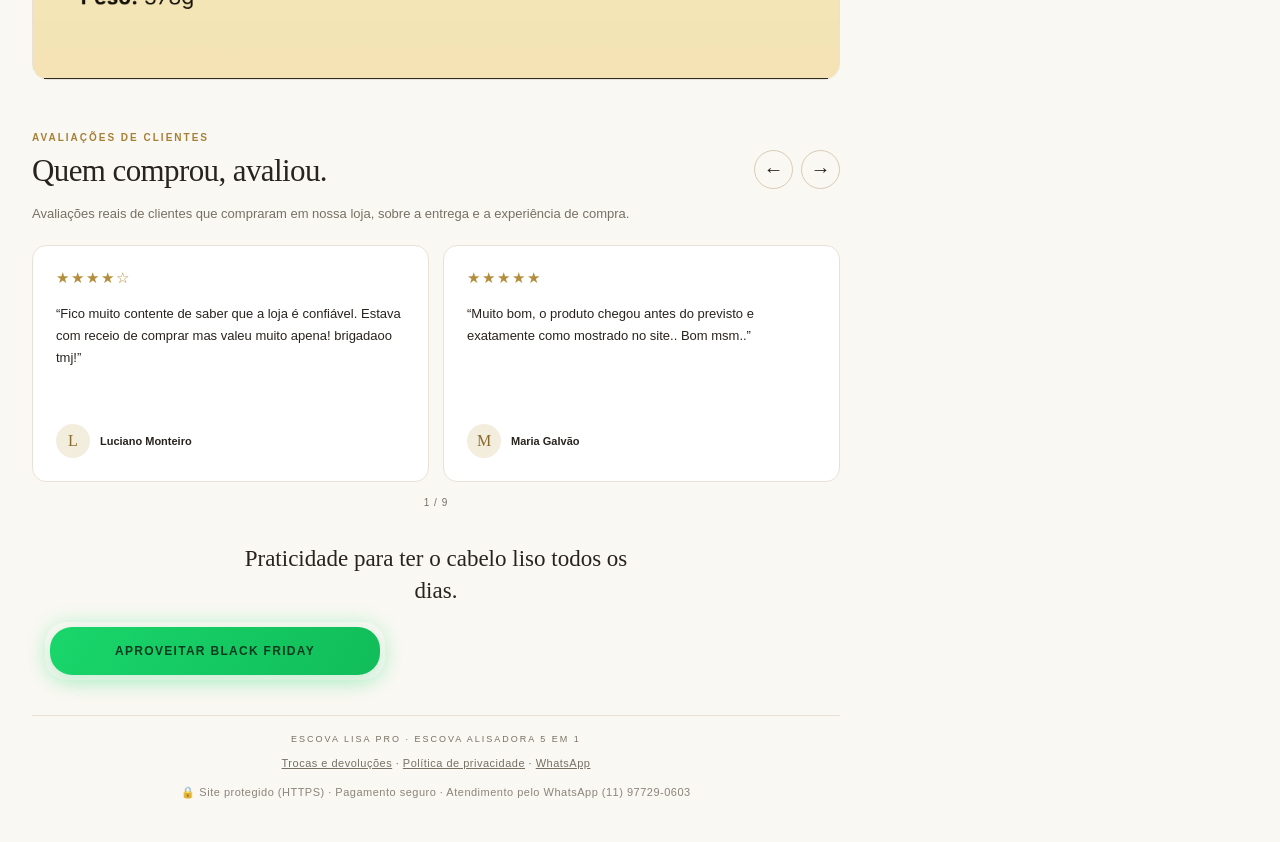
==== commit f32cdd5b: "Carregar arte com texto do selo ajustado, sem sobreposição" ====
--- a/index.html
+++ b/index.html
@@ -1,7 +1,7 @@
 <!doctype html>
-<html lang="pt-BR"><head><meta charset="utf-8"><meta name="viewport" content="width=device-width,initial-scale=1"><meta name="theme-color" content="#faf8f3"><title>Escova Lisa Pro | Escova Alisadora 5 em 1</title><meta name="description" content="Escova Alisadora 5 em 1: alisa, escova e finaliza em um só passo. 5 níveis de temperatura, bivolt automático e frete grátis. R$ 110,00."><link rel="stylesheet" href="styles.css?v=37"><link rel="preload" as="image" href="gallery-01.webp?v=39"><script src="data.js?v=39" defer></script><script src="app.js?v=29" defer></script></head>
+<html lang="pt-BR"><head><meta charset="utf-8"><meta name="viewport" content="width=device-width,initial-scale=1"><meta name="theme-color" content="#faf8f3"><title>Escova Lisa Pro | Escova Alisadora 5 em 1</title><meta name="description" content="Escova Alisadora 5 em 1: alisa, escova e finaliza em um só passo. 5 níveis de temperatura, bivolt automático e frete grátis. R$ 110,00."><link rel="stylesheet" href="styles.css?v=37"><link rel="preload" as="image" href="gallery-01-ajustada.svg?v=2"><script src="data.js?v=40" defer></script><script src="app.js?v=29" defer></script></head>
 <body><div class="topbar" aria-label="Black Friday e Natal: FRETE GRÁTIS PARA TODO O BRASIL ✨ APROVEITE AGORA ✨ ÚLTIMAS UNIDADES ✨ GARANTA JÁ A SUA ESCOVA LISA PRO ✨ OFERTA ESPECIAL DE NATAL + BLACK FRIDAY ✨"><div class="topbar-track" aria-hidden="true"><span class="topbar-message"><span class="topbar-sleigh">🦌🛷🎅</span> FRETE GRÁTIS PARA TODO O BRASIL ✨ APROVEITE AGORA ✨ ÚLTIMAS UNIDADES ✨ GARANTA JÁ A SUA ESCOVA LISA PRO ✨ OFERTA ESPECIAL DE NATAL + BLACK FRIDAY ✨</span><span class="topbar-message"><span class="topbar-sleigh">🦌🛷🎅</span> FRETE GRÁTIS PARA TODO O BRASIL ✨ APROVEITE AGORA ✨ ÚLTIMAS UNIDADES ✨ GARANTA JÁ A SUA ESCOVA LISA PRO ✨ OFERTA ESPECIAL DE NATAL + BLACK FRIDAY ✨</span></div></div><header class="header"><span class="header-note">Cabelo liso e macio<br>todos os dias</span></header>
-<main class="layout"><div class="left"><section class="gallery" aria-label="Imagens do produto"><div class="gallery-main is-cover"><img id="main-image" src="gallery-01.webp?v=39" alt="Escova Alisadora 5 em 1 — imagem principal" width="900" height="900" fetchpriority="high"><span class="gallery-label">ESCOVA LISA PRO</span><span class="cover-badge" id="cover-badge"><b>FRETE GRÁTIS</b><small>para todo o Brasil</small></span></div><div class="thumbnails"><button class="thumb" type="button" aria-label="Ver imagem 1" aria-pressed="true"><img src="gallery-01.webp?v=39" alt="Miniatura 1" width="1080" height="1080" decoding="async"></button><button class="thumb" type="button" aria-label="Ver imagem 2" aria-pressed="false"><img src="gallery-04.webp?v=29" alt="Miniatura 2" width="1080" height="1080" decoding="async"></button><button class="thumb" type="button" aria-label="Ver imagem 3" aria-pressed="false"><img src="gallery-02.webp?v=29" alt="Miniatura 3" width="1080" height="1080" decoding="async"></button><button class="thumb" type="button" aria-label="Ver imagem 4" aria-pressed="false"><img src="gallery-03.webp?v=29" alt="Miniatura 4" width="1080" height="1080" decoding="async"></button><button class="thumb" type="button" aria-label="Ver imagem 5" aria-pressed="false"><img src="gallery-05.webp?v=29" alt="Miniatura 5" width="1080" height="1080" decoding="async"></button><button class="thumb" type="button" aria-label="Ver imagem 6" aria-pressed="false"><img src="gallery-06.webp?v=29" alt="Miniatura 6" width="1080" height="1080" decoding="async"></button></div><p class="gallery-caption">Selecione uma imagem para conhecer os detalhes.</p></section>
+<main class="layout"><div class="left"><section class="gallery" aria-label="Imagens do produto"><div class="gallery-main is-cover"><img id="main-image" src="gallery-01-ajustada.svg?v=2" alt="Escova Alisadora 5 em 1 — imagem principal" width="900" height="900" fetchpriority="high"><span class="gallery-label">ESCOVA LISA PRO</span><span class="cover-badge" id="cover-badge"><b>FRETE GRÁTIS</b><small>para todo o Brasil</small></span></div><div class="thumbnails"><button class="thumb" type="button" aria-label="Ver imagem 1" aria-pressed="true"><img src="gallery-01-ajustada.svg?v=2" alt="Miniatura 1" width="1080" height="1080" decoding="async"></button><button class="thumb" type="button" aria-label="Ver imagem 2" aria-pressed="false"><img src="gallery-04.webp?v=29" alt="Miniatura 2" width="1080" height="1080" decoding="async"></button><button class="thumb" type="button" aria-label="Ver imagem 3" aria-pressed="false"><img src="gallery-02.webp?v=29" alt="Miniatura 3" width="1080" height="1080" decoding="async"></button><button class="thumb" type="button" aria-label="Ver imagem 4" aria-pressed="false"><img src="gallery-03.webp?v=29" alt="Miniatura 4" width="1080" height="1080" decoding="async"></button><button class="thumb" type="button" aria-label="Ver imagem 5" aria-pressed="false"><img src="gallery-05.webp?v=29" alt="Miniatura 5" width="1080" height="1080" decoding="async"></button><button class="thumb" type="button" aria-label="Ver imagem 6" aria-pressed="false"><img src="gallery-06.webp?v=29" alt="Miniatura 6" width="1080" height="1080" decoding="async"></button></div><p class="gallery-caption">Selecione uma imagem para conhecer os detalhes.</p></section>
 <section class="description" aria-labelledby="description-heading"><div class="section-heading"><div><span class="eyebrow">Conheça cada detalhe</span><h2 id="description-heading">Cabelo liso, sem complicação.</h2></div><span class="number" aria-hidden="true">01</span></div><div class="story"><figure><img src="banner-01.webp?v=29" width="2160" alt="Oferta Escova Alisadora 5 em 1" loading="lazy" decoding="async"></figure><figure class="has-seal"><img src="banner-02.webp?v=29" width="2160" alt="Cabelos lisos e impecáveis todos os dias" loading="lazy" decoding="async"><img class="seal-anim" src="seal-niveis.png?v=29" alt="" aria-hidden="true" style="left:59.815%;top:54.306%;width:25.741%" loading="lazy"></figure><figure><img src="banner-03.webp?v=29" width="2160" alt="Cabelos lisos em minutos" loading="lazy" decoding="async"></figure><figure class="reel"><video id="reel-video" controls muted loop autoplay playsinline preload="auto" poster="poster-reel.jpg?v=29"><source src="video-reel.webm?v=29" type="video/webm"><source src="video-reel.mp4?v=29" type="video/mp4"></video></figure><figure><img src="banner-04.webp?v=29" width="2160" alt="Prática, potente e fácil de usar" loading="lazy" decoding="async"></figure><div class="mid-cta"><a class="cta" href="https://pay.kaiross.com.br/dmLbLVXUfgyq">APROVEITAR BLACK FRIDAY</a><p>Frete grátis · R$ 110,00</p></div><figure class="has-seal"><img src="banner-05.webp?v=29" width="2160" alt="Funciona em todos os tipos de cabelo" loading="lazy" decoding="async"><img class="seal-anim" src="seal-bivolt.png?v=29" alt="" aria-hidden="true" style="left:72.315%;top:70.13%;width:22.037%" loading="lazy"></figure><figure><img src="banner-10.webp?v=29" width="2160" alt="Escova Lisa Pro" loading="lazy" decoding="async"></figure><figure><img src="banner-06.webp?v=29" width="2160" alt="Por que a Escova Lisa Pro é diferente" loading="lazy" decoding="async"></figure><figure><img src="banner-07.webp?v=29" width="2160" alt="Do cabelo bagunçado ao liso em minutos" loading="lazy" decoding="async"></figure><figure class="ba"><span class="ba-eyebrow">Antes e depois</span><h3>Do volume ao <b>liso</b></h3><div class="ba-grid"><img src="antes-depois-2.webp?v=29" width="1000" height="1000" alt="Antes e depois: cabelo cacheado alisado" loading="lazy" decoding="async"><img src="antes-depois-1.webp?v=29" width="1000" height="1000" alt="Antes e depois: cabelo ondulado alisado" loading="lazy" decoding="async"><img src="antes-depois-3.webp?v=29" width="1000" height="672" alt="Antes e depois: cabelo cacheado alisado" loading="lazy" decoding="async"></div></figure><div class="mid-cta"><a class="cta" href="https://pay.kaiross.com.br/dmLbLVXUfgyq">APROVEITAR BLACK FRIDAY</a><p>Frete grátis · R$ 110,00</p></div><figure><img src="banner-08.webp?v=29" width="2160" alt="7 dias para trocas e devoluções" loading="lazy" decoding="async"></figure><figure><img src="banner-09.webp?v=29" width="2160" alt="Dúvidas frequentes e especificações" loading="lazy" decoding="async"></figure></div></section>
 <section class="reviews" id="reviews" aria-labelledby="reviews-heading" hidden><div class="section-heading"><div><span class="eyebrow">Avaliações de clientes</span><h2 id="reviews-heading">Quem comprou, avaliou.</h2></div><div class="review-controls"><button type="button" class="arrow" id="previous-review" aria-label="Depoimento anterior">←</button><button type="button" class="arrow" id="next-review" aria-label="Próximo depoimento">→</button></div></div><p class="review-intro">Avaliações reais de clientes que compraram em nossa loja, sobre a entrega e a experiência de compra.</p><div class="review-grid" id="review-grid" tabindex="0" role="region" aria-label="Depoimentos de clientes" aria-roledescription="carrossel"></div><p class="review-status" id="review-status" aria-live="polite"></p></section><div class="closing"><p>Praticidade para ter o cabelo liso todos os dias.</p><a class="cta" href="https://pay.kaiross.com.br/dmLbLVXUfgyq">APROVEITAR BLACK FRIDAY</a></div><div class="bottom">Escova Lisa Pro · Escova Alisadora 5 em 1<div class="foot-links"><a href="trocas-e-devolucoes.html">Trocas e devoluções</a> · <a href="politica-de-privacidade.html">Política de privacidade</a> · <a href="https://wa.me/5511977290603?text=Oi!%20Tenho%20uma%20d%C3%BAvida%20sobre%20a%20Escova%20Lisa%20Pro" target="_blank" rel="noopener">WhatsApp</a></div><div class="foot-safe">🔒 Site protegido (HTTPS) · Pagamento seguro · Atendimento pelo WhatsApp (11) 97729-0603</div></div></div>
 <aside class="offer" aria-label="Oferta da escova alisadora"><div class="offer-top"><span class="offer-tag">BLACK FRIDAY · ESCOVA LISA PRO</span></div><h1>Escova Alisadora<br>5 em 1<span>Escova Lisa Pro</span></h1><p class="offer-copy">Menos complicação na hora de se arrumar e mais praticidade para o seu dia! Com a Escova Lisa Pro 5 em 1, você pode alisar, escovar e dar o acabamento aos fios com um único aparelho, no conforto de casa ou onde estiver. Escolha entre 5 níveis de temperatura conforme a sua necessidade e aproveite a facilidade do bivolt automático. Nesta Black Friday, cuide do seu visual com mais praticidade e garanta a sua!</p><div class="price-box"><div class="price-label">Oferta Black Friday</div><div class="price-old">De R$ 126,50</div><div class="price"><small>R$</small> 110,00</div><div class="payment">5 em 1 · Bivolt automático · Frete grátis</div></div><a class="cta" href="https://pay.kaiross.com.br/dmLbLVXUfgyq">APROVEITAR BLACK FRIDAY</a><p class="shipping"><span aria-hidden="true">✓</span> Frete grátis para todo o Brasil</p><p class="wa-help"><a href="https://wa.me/5511977290603?text=Oi!%20Tenho%20uma%20d%C3%BAvida%20sobre%20a%20Escova%20Lisa%20Pro" target="_blank" rel="noopener">Dúvidas? Fale com a gente no WhatsApp</a></p><div class="offer-benefits"><div class="benefit"><svg viewBox="0 0 24 24" fill="none" stroke="currentColor" stroke-width="1.5" aria-hidden="true"><path d="M3 6h11v11H3zM14 10h4l3 4v3h-7"/><circle cx="7" cy="18" r="2"/><circle cx="18" cy="18" r="2"/></svg><strong>Envio de 2 a 5 dias</strong>Praticidade desde a compra</div><div class="benefit"><svg viewBox="0 0 24 24" fill="none" stroke="currentColor" stroke-width="1.5" aria-hidden="true"><path d="M12 3l8 3v6c0 5-8 9-8 9s-8-4-8-9V6zM8 12l3 3 5-6"/></svg><strong>Garantia em nossa loja</strong>7 dias para trocas e devoluções</div></div></aside></main><div class="sticky-buy" aria-label="Comprar"><div><s>R$ 126,50</s><strong>R$ 110,00</strong></div><a class="cta" href="https://pay.kaiross.com.br/dmLbLVXUfgyq">APROVEITAR BLACK FRIDAY</a></div></body></html>
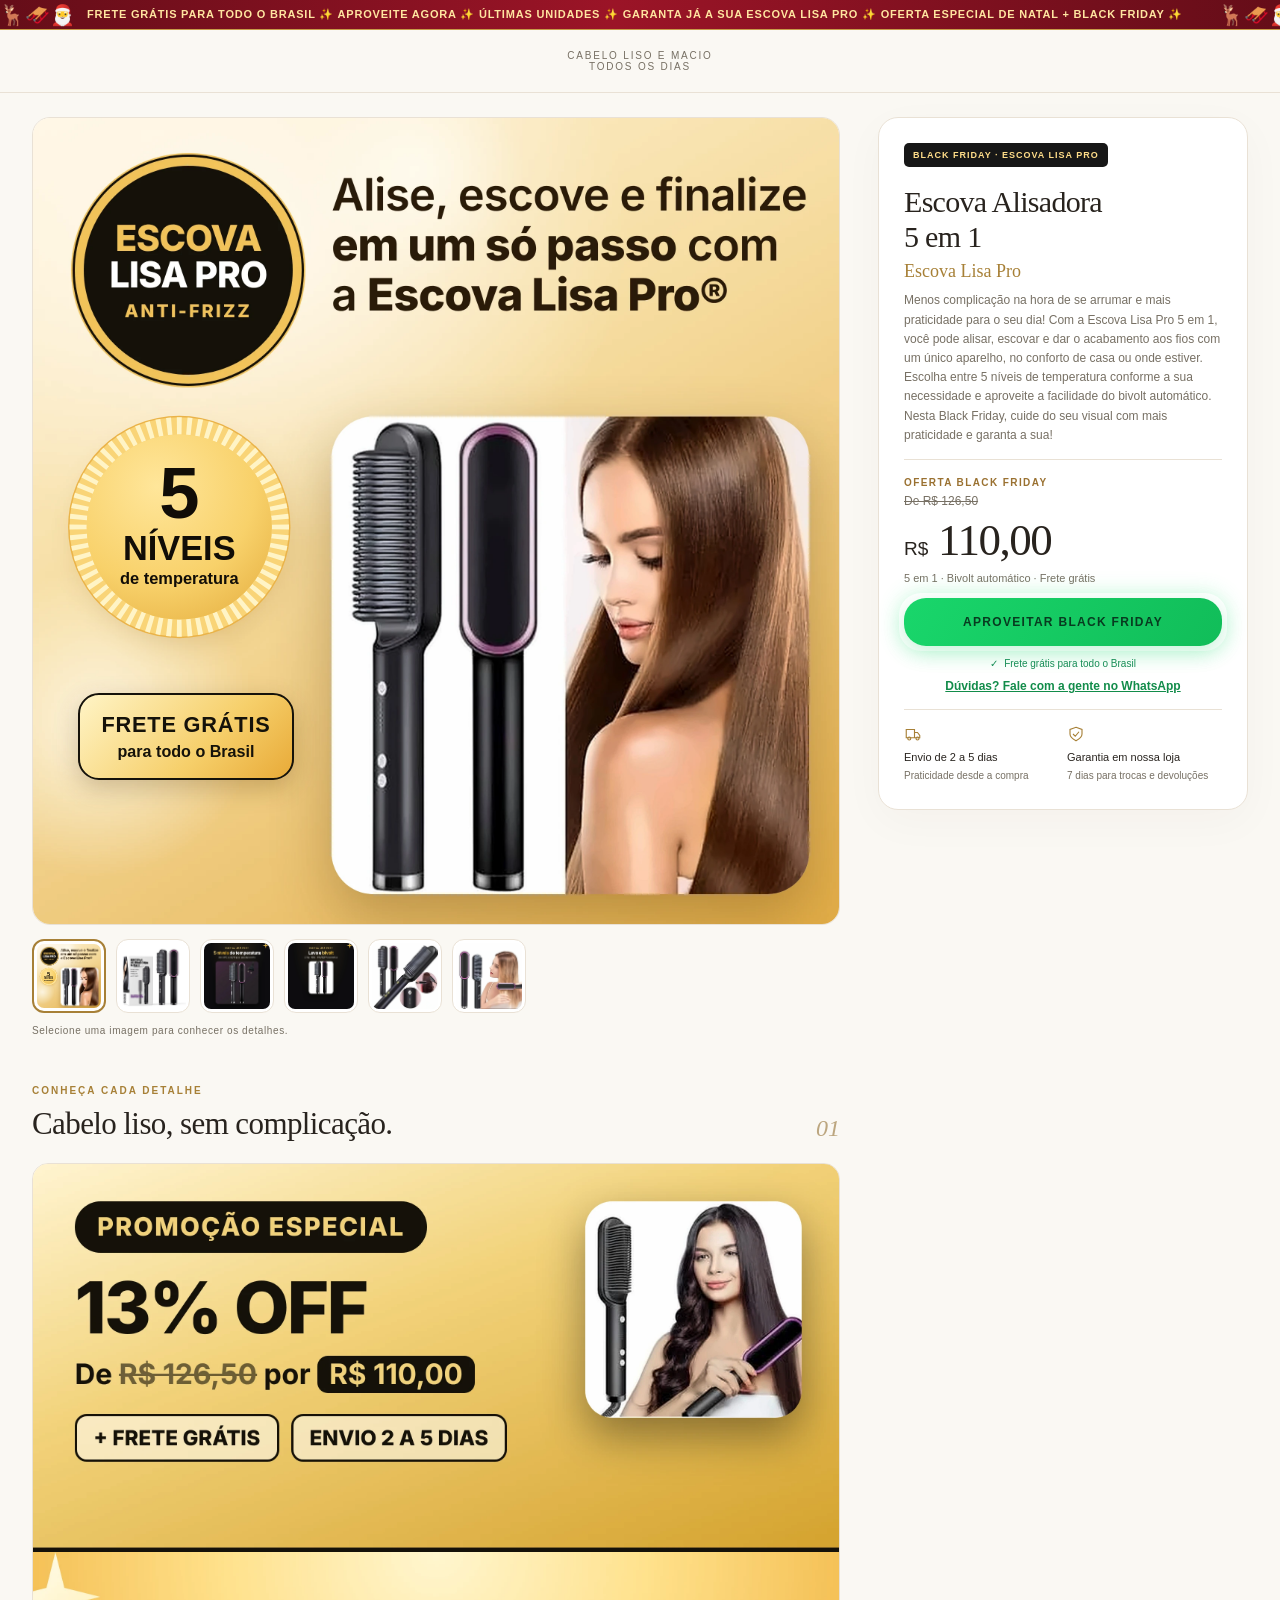
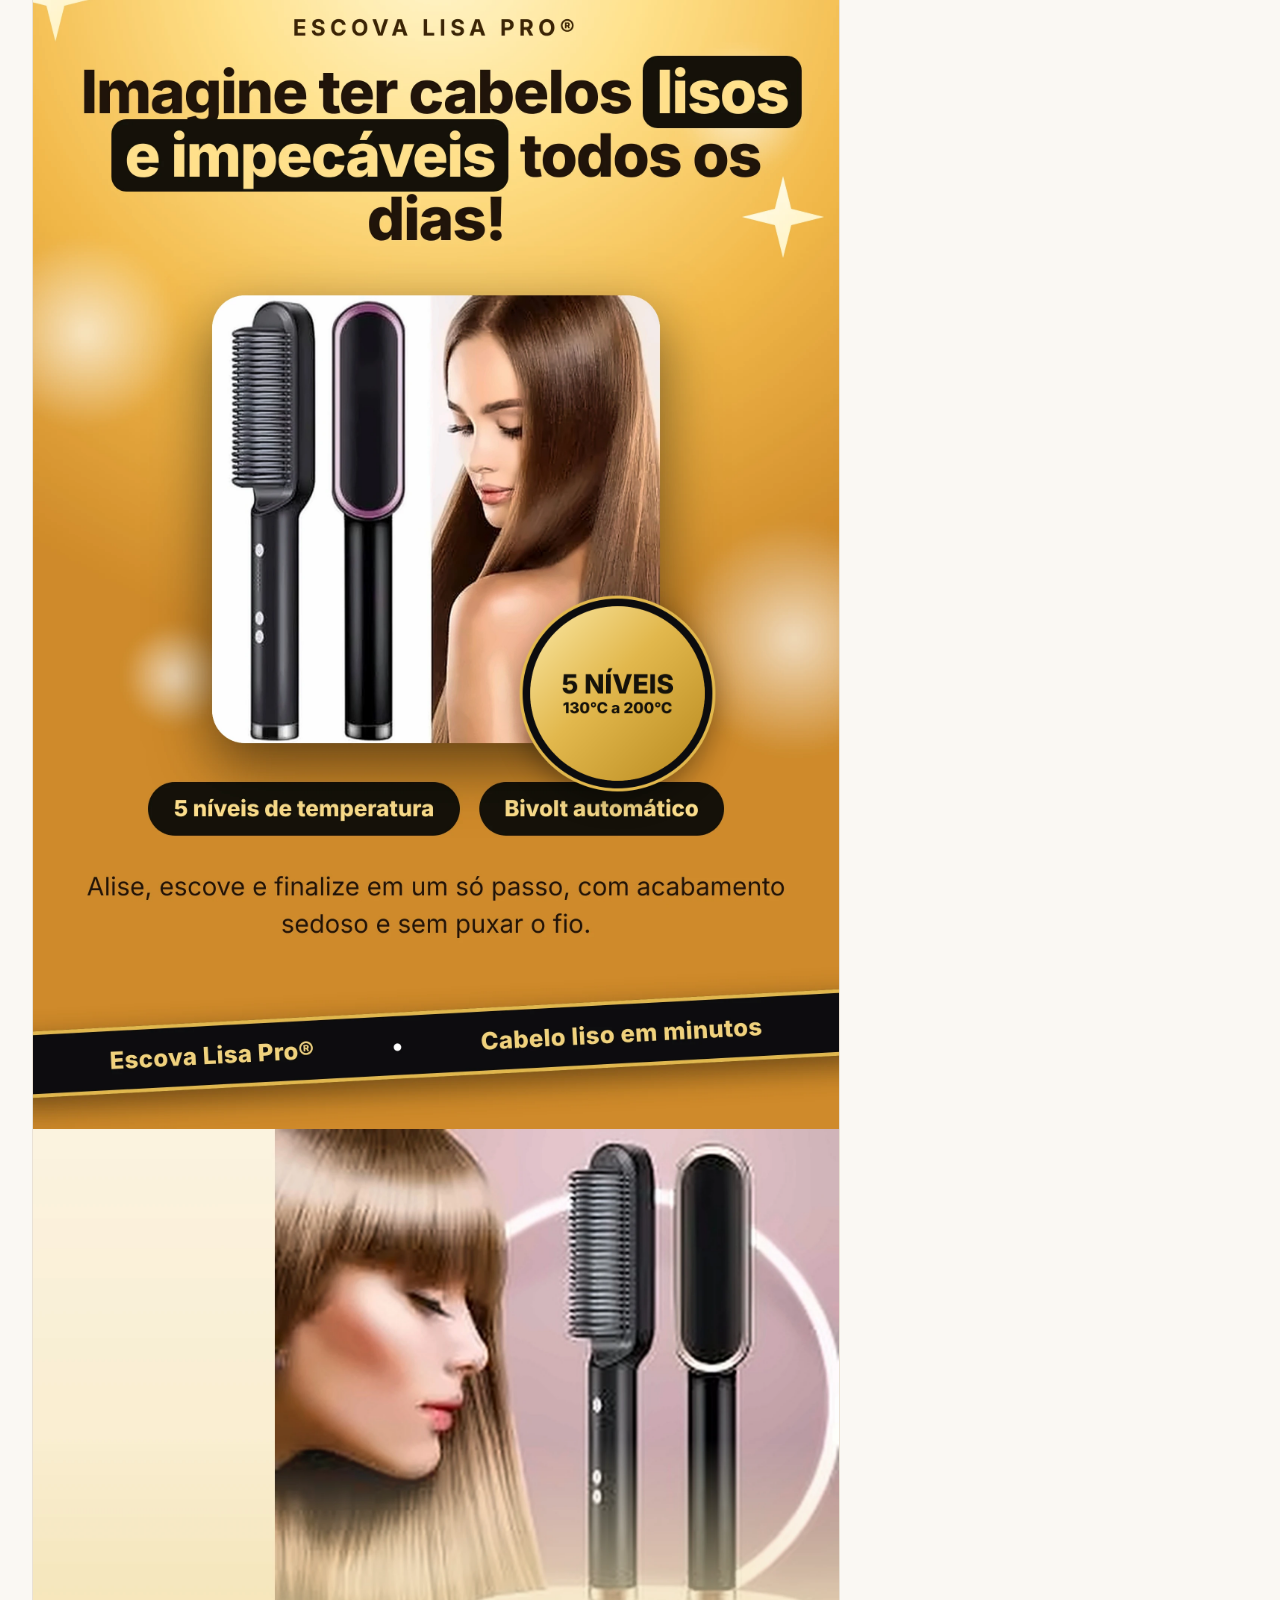
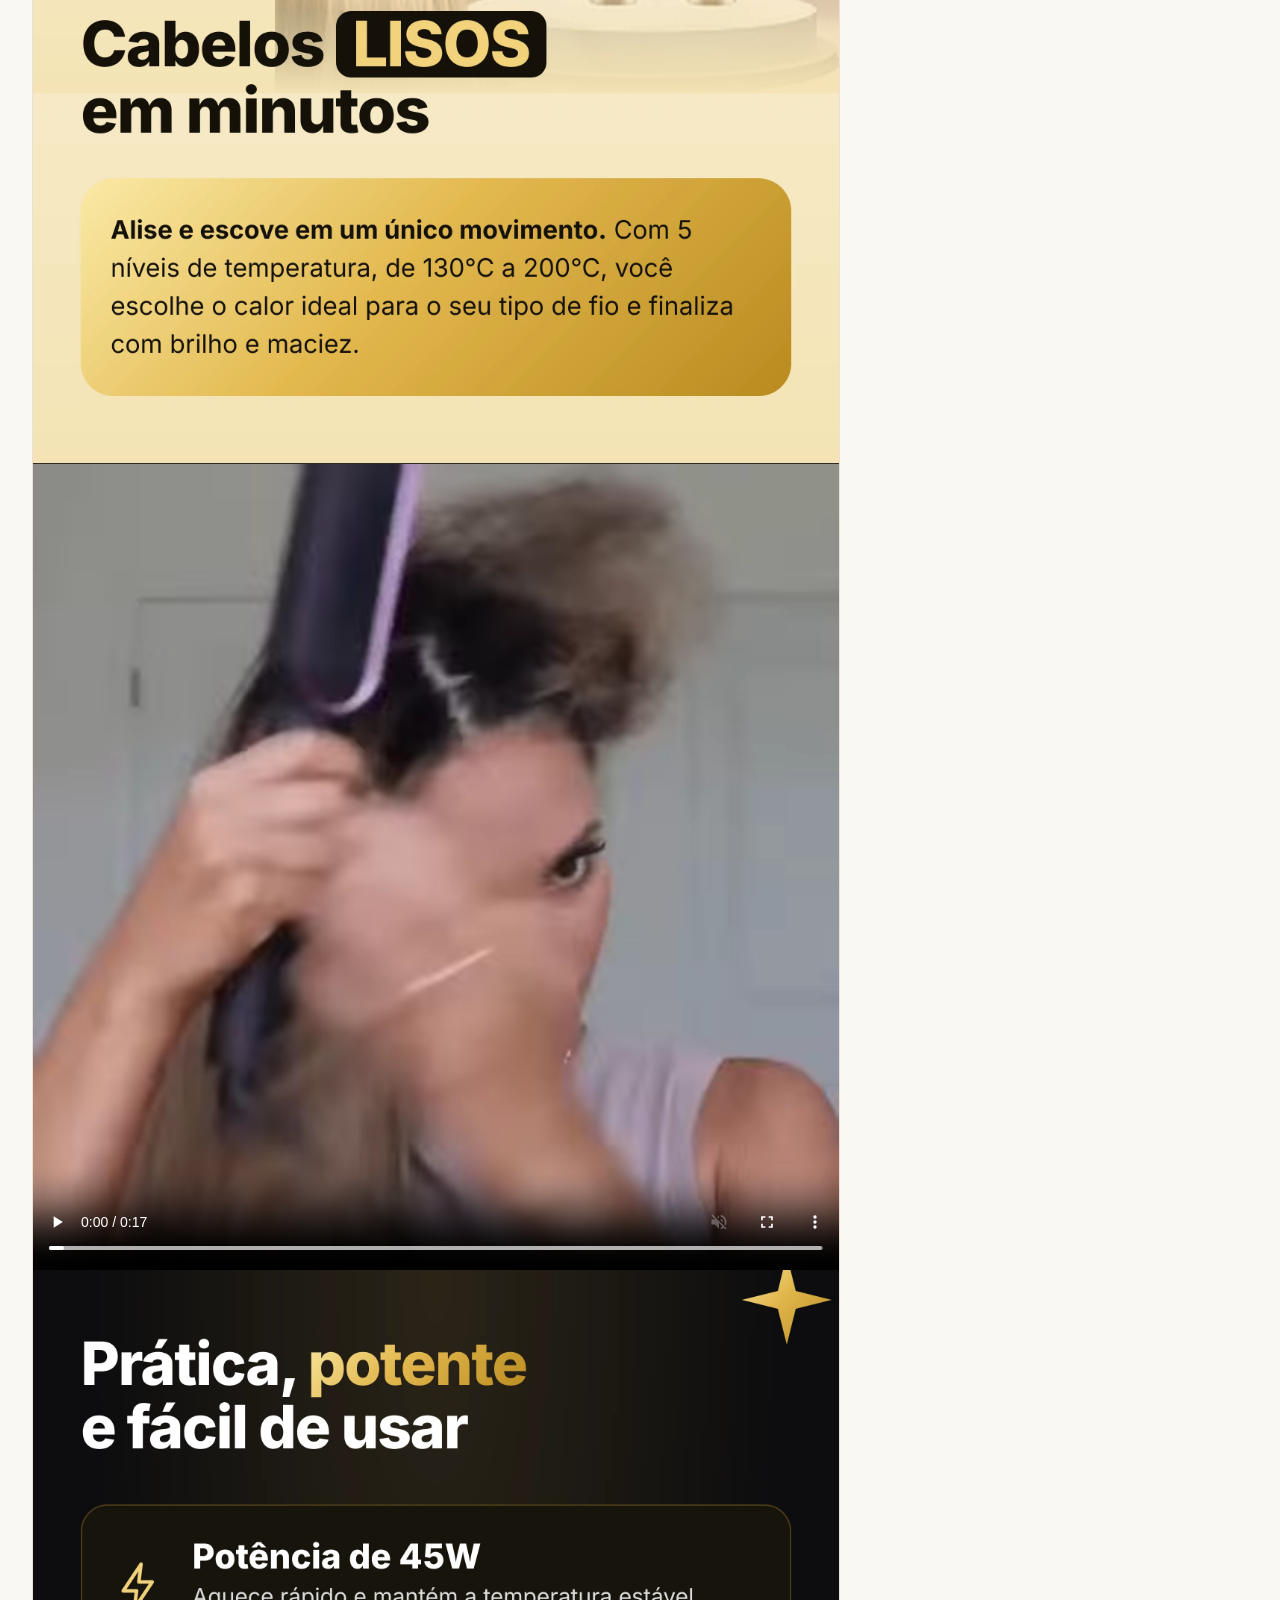
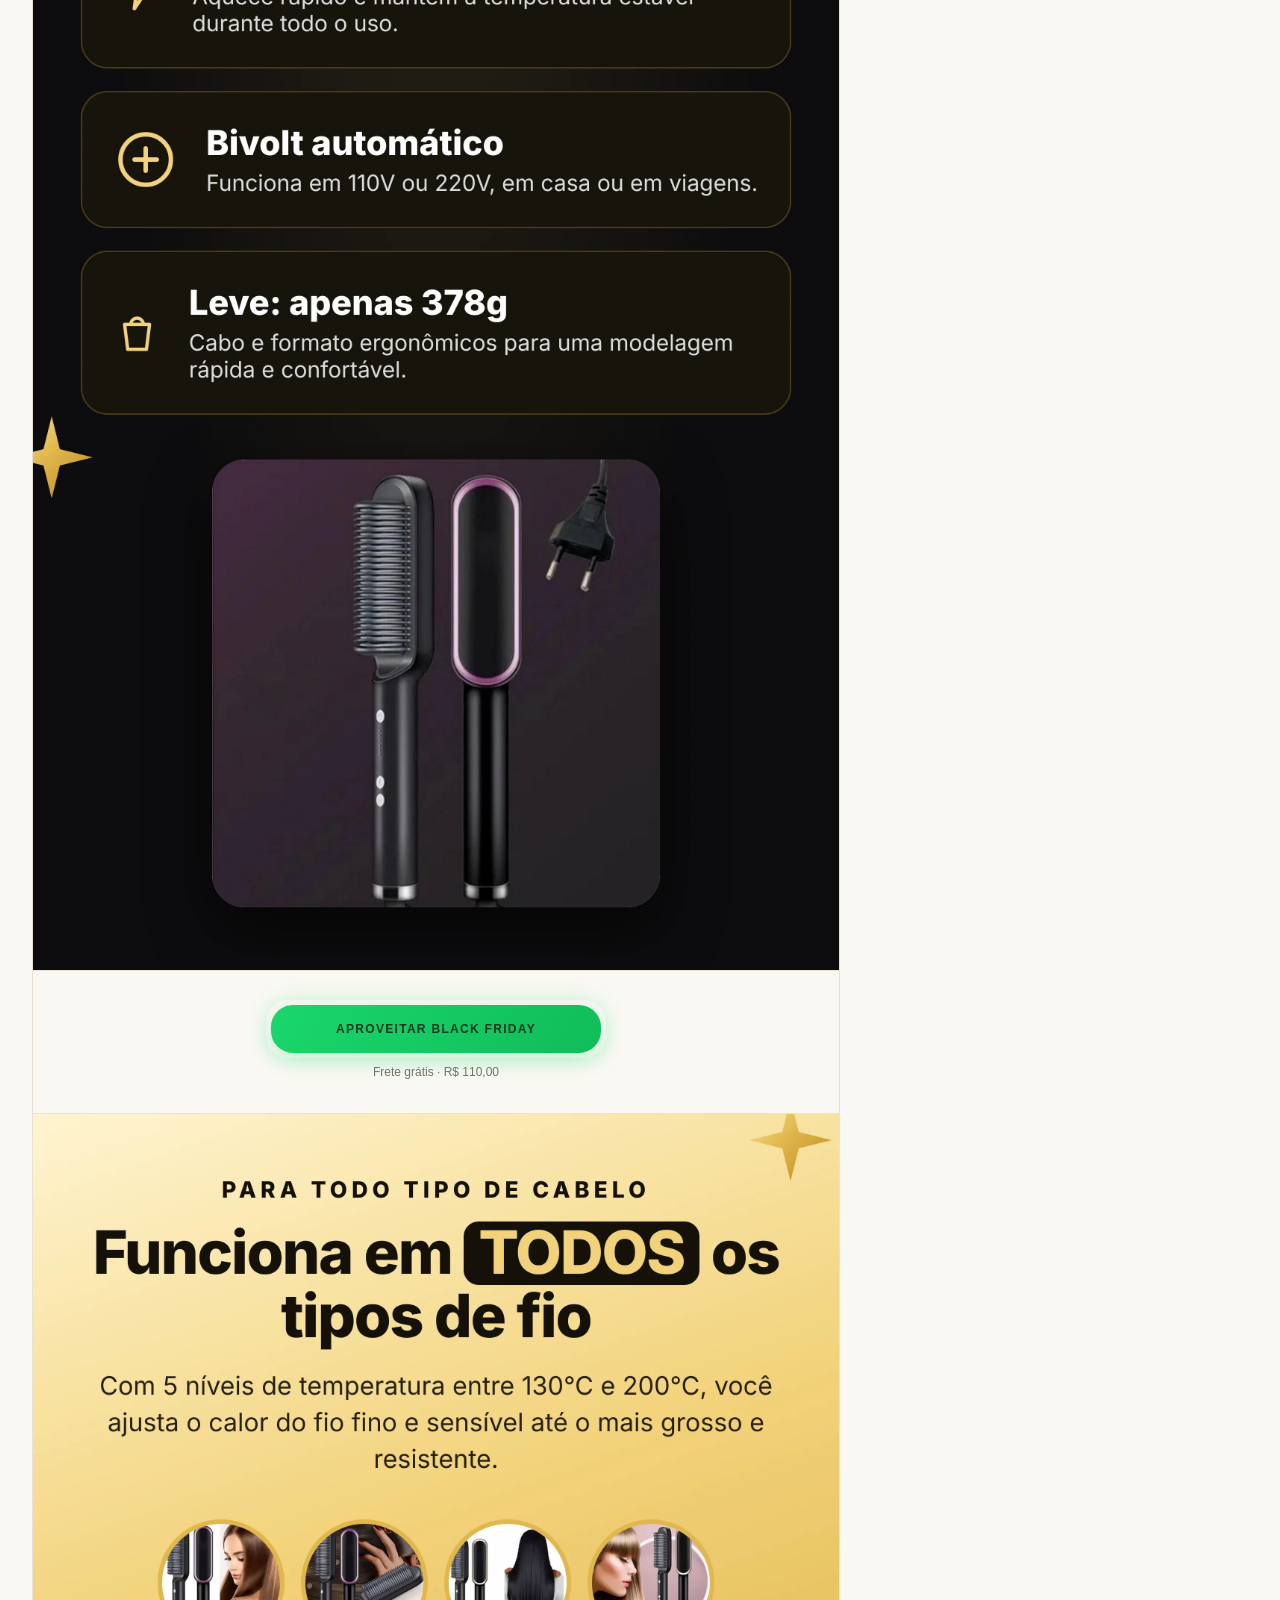
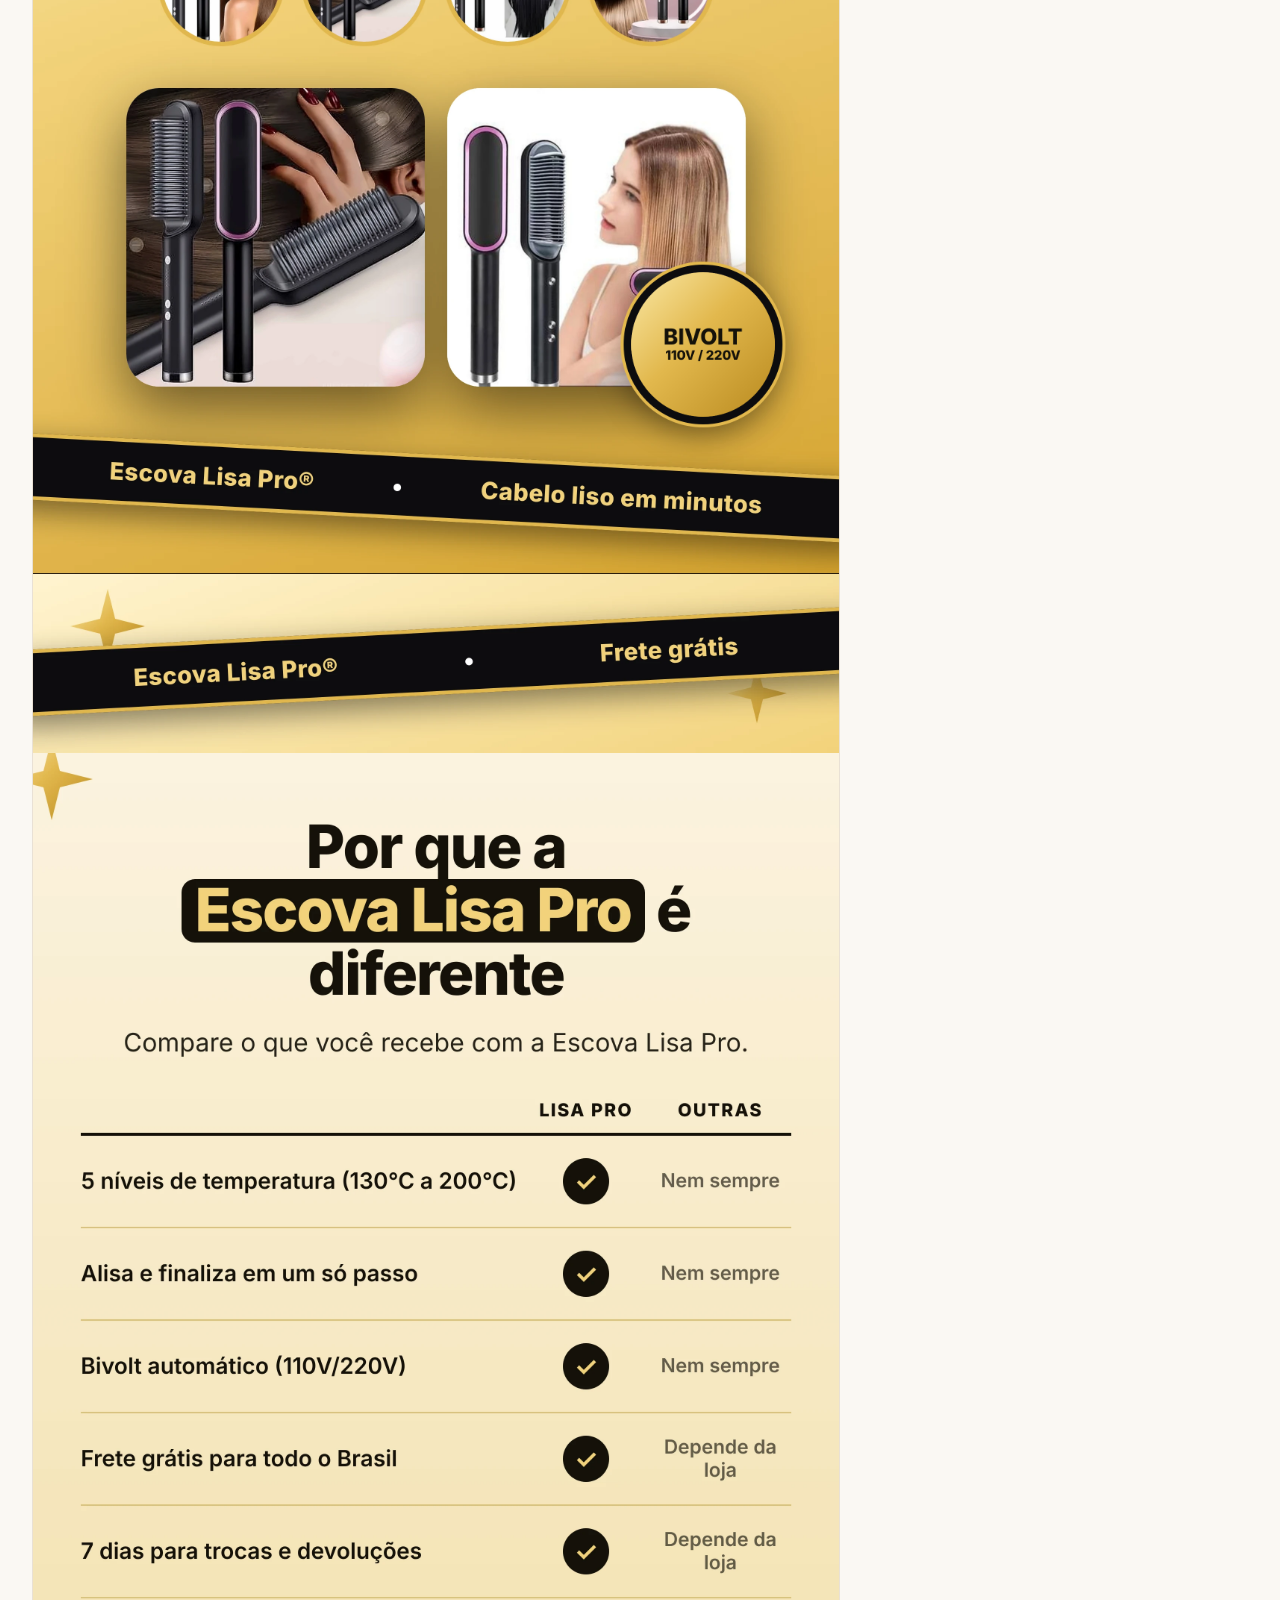
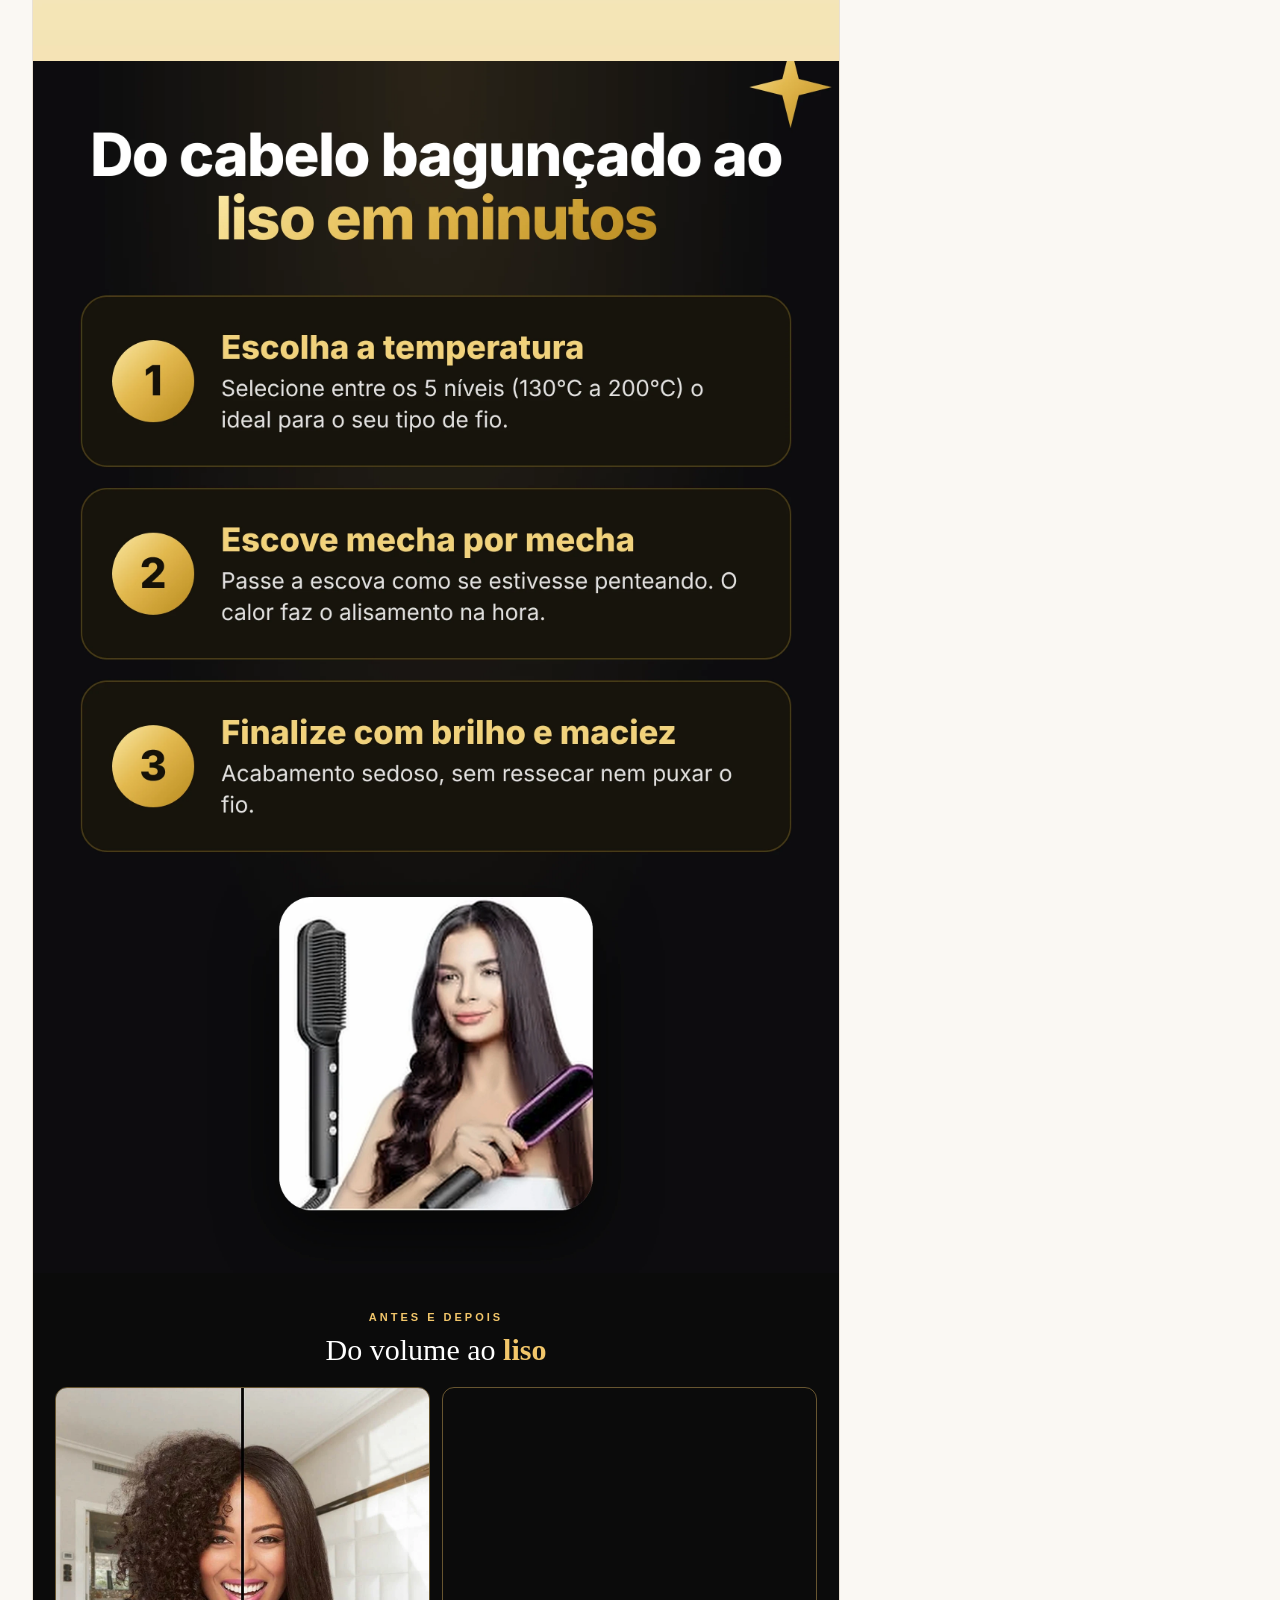
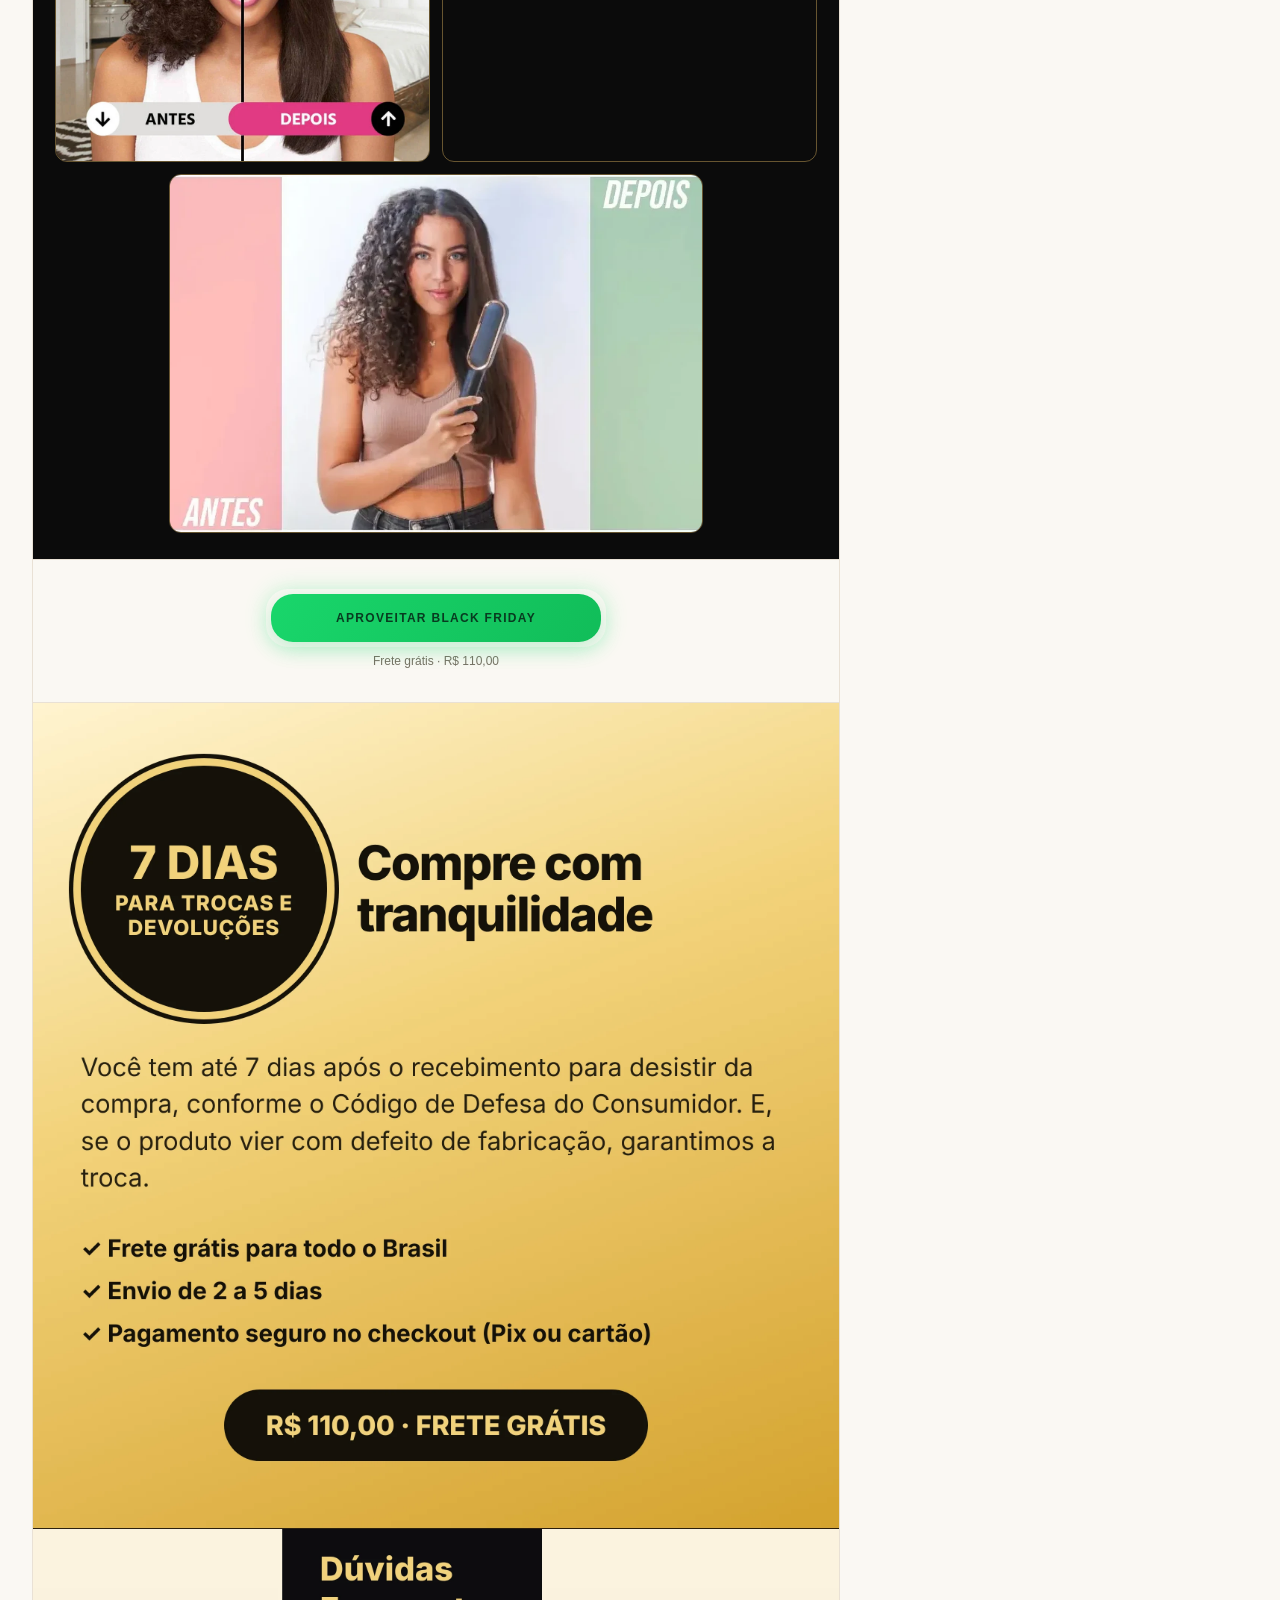
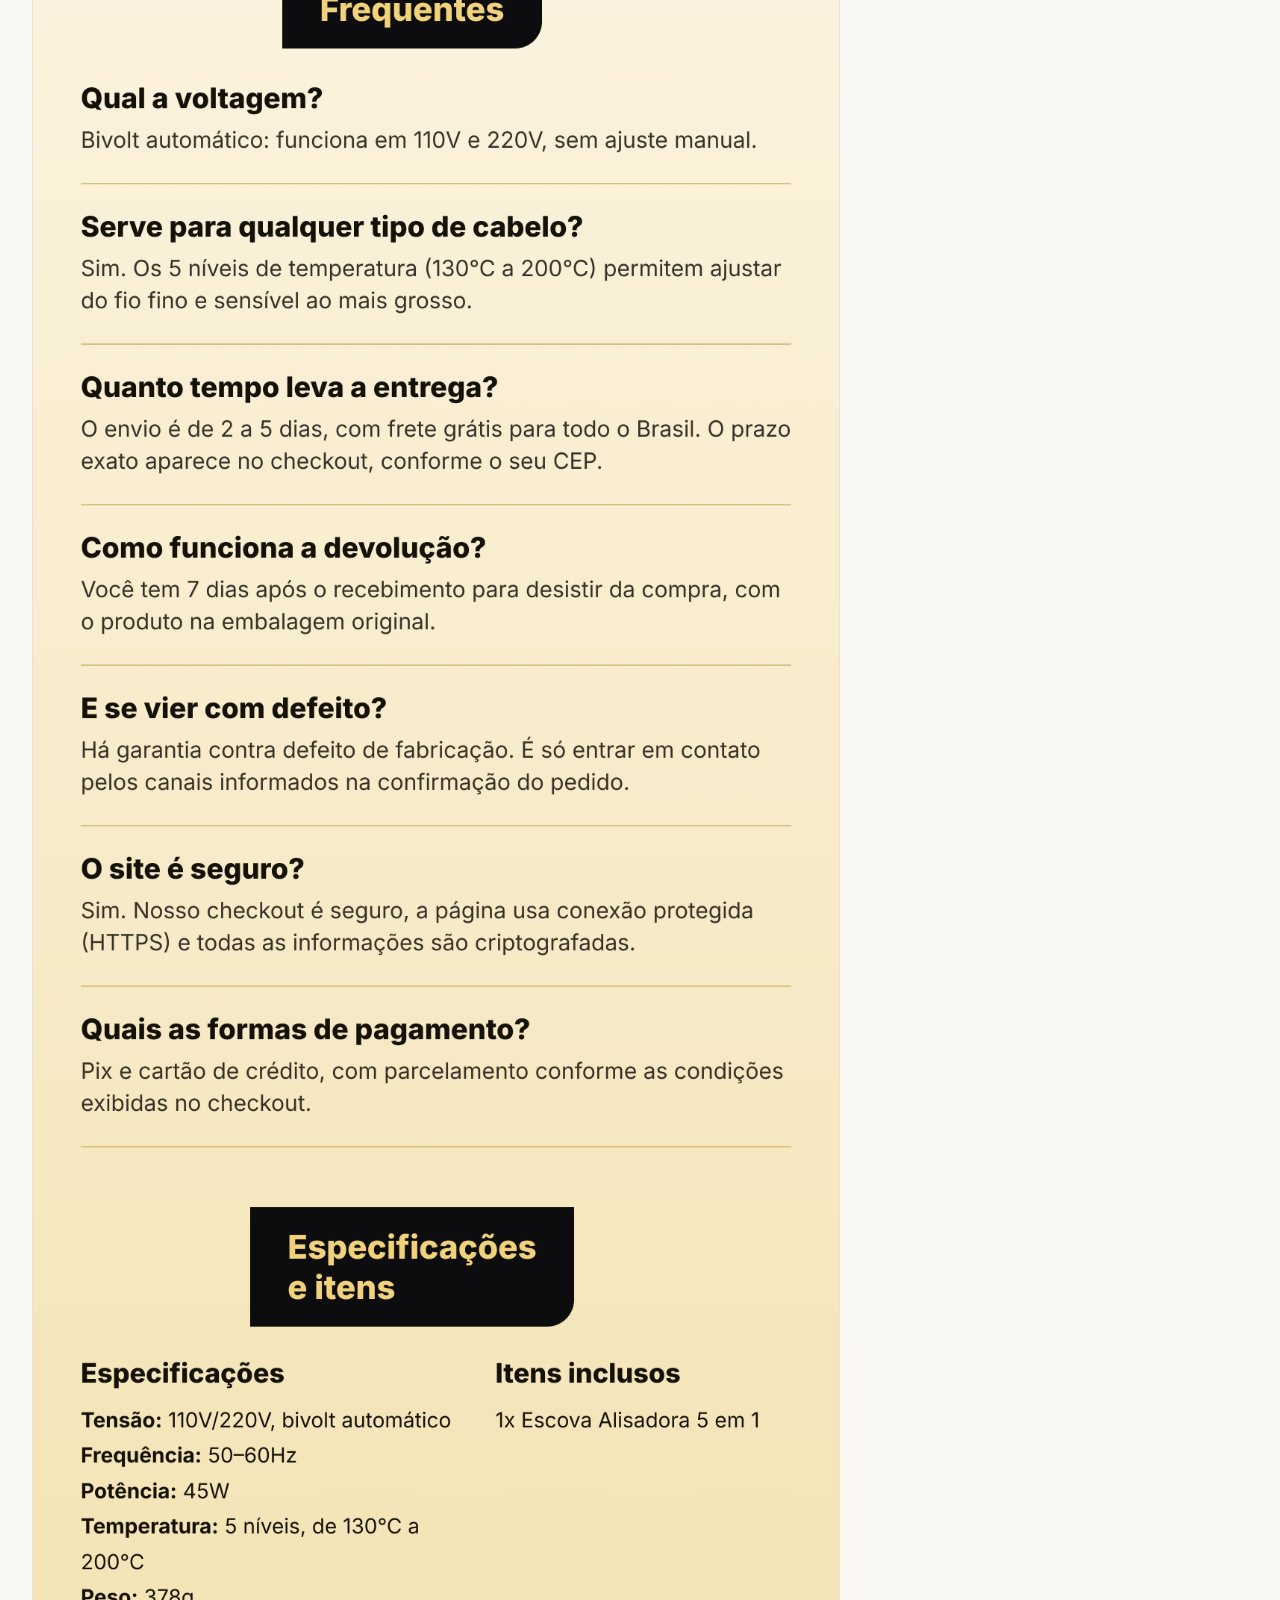
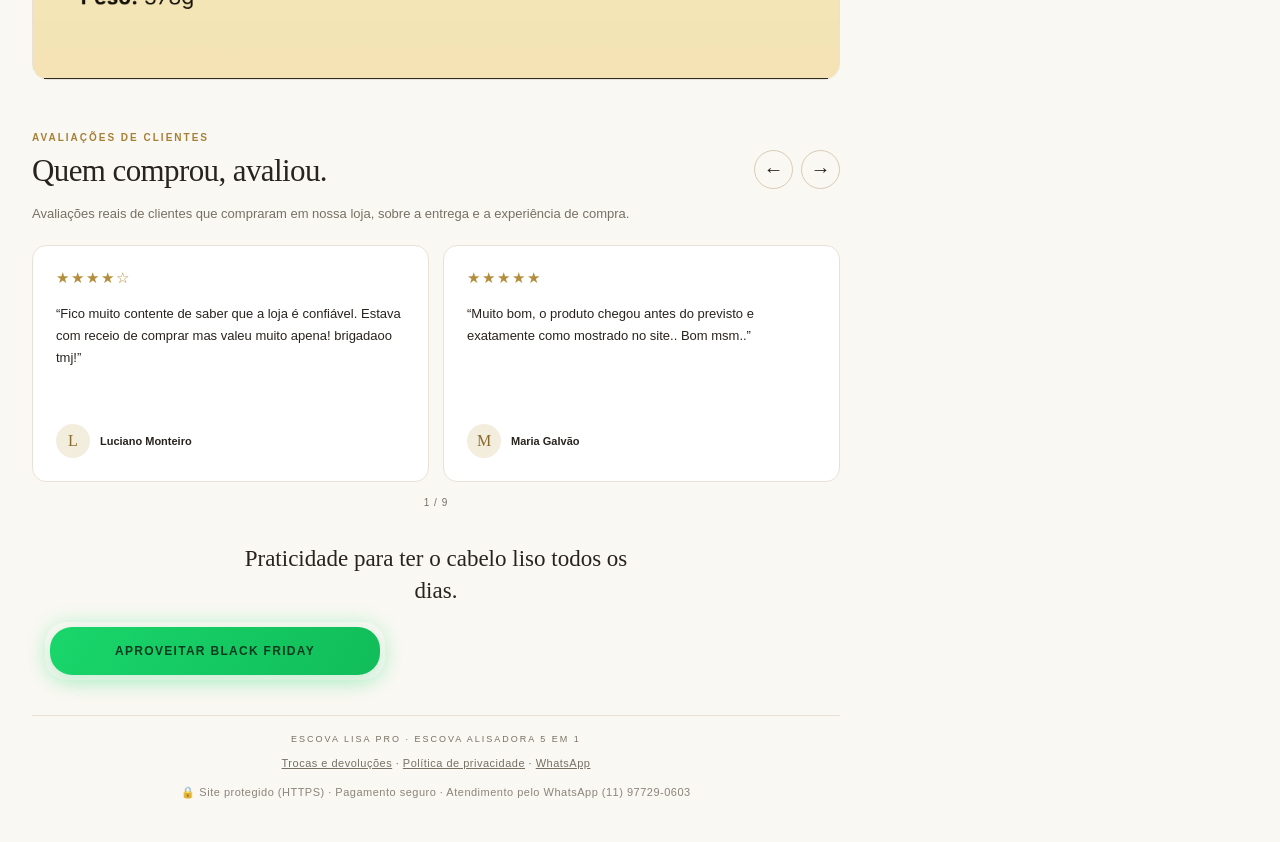
==== commit 3584ec96: "Carregar selo novo cobrindo totalmente o anterior" ====
--- a/index.html
+++ b/index.html
@@ -1,7 +1,7 @@
 <!doctype html>
-<html lang="pt-BR"><head><meta charset="utf-8"><meta name="viewport" content="width=device-width,initial-scale=1"><meta name="theme-color" content="#faf8f3"><title>Escova Lisa Pro | Escova Alisadora 5 em 1</title><meta name="description" content="Escova Alisadora 5 em 1: alisa, escova e finaliza em um só passo. 5 níveis de temperatura, bivolt automático e frete grátis. R$ 110,00."><link rel="stylesheet" href="styles.css?v=37"><link rel="preload" as="image" href="gallery-01-ajustada.svg?v=2"><script src="data.js?v=40" defer></script><script src="app.js?v=29" defer></script></head>
+<html lang="pt-BR"><head><meta charset="utf-8"><meta name="viewport" content="width=device-width,initial-scale=1"><meta name="theme-color" content="#faf8f3"><title>Escova Lisa Pro | Escova Alisadora 5 em 1</title><meta name="description" content="Escova Alisadora 5 em 1: alisa, escova e finaliza em um só passo. 5 níveis de temperatura, bivolt automático e frete grátis. R$ 110,00."><link rel="stylesheet" href="styles.css?v=37"><link rel="preload" as="image" href="gallery-01-ajustada.svg?v=3"><script src="data.js?v=41" defer></script><script src="app.js?v=29" defer></script></head>
 <body><div class="topbar" aria-label="Black Friday e Natal: FRETE GRÁTIS PARA TODO O BRASIL ✨ APROVEITE AGORA ✨ ÚLTIMAS UNIDADES ✨ GARANTA JÁ A SUA ESCOVA LISA PRO ✨ OFERTA ESPECIAL DE NATAL + BLACK FRIDAY ✨"><div class="topbar-track" aria-hidden="true"><span class="topbar-message"><span class="topbar-sleigh">🦌🛷🎅</span> FRETE GRÁTIS PARA TODO O BRASIL ✨ APROVEITE AGORA ✨ ÚLTIMAS UNIDADES ✨ GARANTA JÁ A SUA ESCOVA LISA PRO ✨ OFERTA ESPECIAL DE NATAL + BLACK FRIDAY ✨</span><span class="topbar-message"><span class="topbar-sleigh">🦌🛷🎅</span> FRETE GRÁTIS PARA TODO O BRASIL ✨ APROVEITE AGORA ✨ ÚLTIMAS UNIDADES ✨ GARANTA JÁ A SUA ESCOVA LISA PRO ✨ OFERTA ESPECIAL DE NATAL + BLACK FRIDAY ✨</span></div></div><header class="header"><span class="header-note">Cabelo liso e macio<br>todos os dias</span></header>
-<main class="layout"><div class="left"><section class="gallery" aria-label="Imagens do produto"><div class="gallery-main is-cover"><img id="main-image" src="gallery-01-ajustada.svg?v=2" alt="Escova Alisadora 5 em 1 — imagem principal" width="900" height="900" fetchpriority="high"><span class="gallery-label">ESCOVA LISA PRO</span><span class="cover-badge" id="cover-badge"><b>FRETE GRÁTIS</b><small>para todo o Brasil</small></span></div><div class="thumbnails"><button class="thumb" type="button" aria-label="Ver imagem 1" aria-pressed="true"><img src="gallery-01-ajustada.svg?v=2" alt="Miniatura 1" width="1080" height="1080" decoding="async"></button><button class="thumb" type="button" aria-label="Ver imagem 2" aria-pressed="false"><img src="gallery-04.webp?v=29" alt="Miniatura 2" width="1080" height="1080" decoding="async"></button><button class="thumb" type="button" aria-label="Ver imagem 3" aria-pressed="false"><img src="gallery-02.webp?v=29" alt="Miniatura 3" width="1080" height="1080" decoding="async"></button><button class="thumb" type="button" aria-label="Ver imagem 4" aria-pressed="false"><img src="gallery-03.webp?v=29" alt="Miniatura 4" width="1080" height="1080" decoding="async"></button><button class="thumb" type="button" aria-label="Ver imagem 5" aria-pressed="false"><img src="gallery-05.webp?v=29" alt="Miniatura 5" width="1080" height="1080" decoding="async"></button><button class="thumb" type="button" aria-label="Ver imagem 6" aria-pressed="false"><img src="gallery-06.webp?v=29" alt="Miniatura 6" width="1080" height="1080" decoding="async"></button></div><p class="gallery-caption">Selecione uma imagem para conhecer os detalhes.</p></section>
+<main class="layout"><div class="left"><section class="gallery" aria-label="Imagens do produto"><div class="gallery-main is-cover"><img id="main-image" src="gallery-01-ajustada.svg?v=3" alt="Escova Alisadora 5 em 1 — imagem principal" width="900" height="900" fetchpriority="high"><span class="gallery-label">ESCOVA LISA PRO</span><span class="cover-badge" id="cover-badge"><b>FRETE GRÁTIS</b><small>para todo o Brasil</small></span></div><div class="thumbnails"><button class="thumb" type="button" aria-label="Ver imagem 1" aria-pressed="true"><img src="gallery-01-ajustada.svg?v=3" alt="Miniatura 1" width="1080" height="1080" decoding="async"></button><button class="thumb" type="button" aria-label="Ver imagem 2" aria-pressed="false"><img src="gallery-04.webp?v=29" alt="Miniatura 2" width="1080" height="1080" decoding="async"></button><button class="thumb" type="button" aria-label="Ver imagem 3" aria-pressed="false"><img src="gallery-02.webp?v=29" alt="Miniatura 3" width="1080" height="1080" decoding="async"></button><button class="thumb" type="button" aria-label="Ver imagem 4" aria-pressed="false"><img src="gallery-03.webp?v=29" alt="Miniatura 4" width="1080" height="1080" decoding="async"></button><button class="thumb" type="button" aria-label="Ver imagem 5" aria-pressed="false"><img src="gallery-05.webp?v=29" alt="Miniatura 5" width="1080" height="1080" decoding="async"></button><button class="thumb" type="button" aria-label="Ver imagem 6" aria-pressed="false"><img src="gallery-06.webp?v=29" alt="Miniatura 6" width="1080" height="1080" decoding="async"></button></div><p class="gallery-caption">Selecione uma imagem para conhecer os detalhes.</p></section>
 <section class="description" aria-labelledby="description-heading"><div class="section-heading"><div><span class="eyebrow">Conheça cada detalhe</span><h2 id="description-heading">Cabelo liso, sem complicação.</h2></div><span class="number" aria-hidden="true">01</span></div><div class="story"><figure><img src="banner-01.webp?v=29" width="2160" alt="Oferta Escova Alisadora 5 em 1" loading="lazy" decoding="async"></figure><figure class="has-seal"><img src="banner-02.webp?v=29" width="2160" alt="Cabelos lisos e impecáveis todos os dias" loading="lazy" decoding="async"><img class="seal-anim" src="seal-niveis.png?v=29" alt="" aria-hidden="true" style="left:59.815%;top:54.306%;width:25.741%" loading="lazy"></figure><figure><img src="banner-03.webp?v=29" width="2160" alt="Cabelos lisos em minutos" loading="lazy" decoding="async"></figure><figure class="reel"><video id="reel-video" controls muted loop autoplay playsinline preload="auto" poster="poster-reel.jpg?v=29"><source src="video-reel.webm?v=29" type="video/webm"><source src="video-reel.mp4?v=29" type="video/mp4"></video></figure><figure><img src="banner-04.webp?v=29" width="2160" alt="Prática, potente e fácil de usar" loading="lazy" decoding="async"></figure><div class="mid-cta"><a class="cta" href="https://pay.kaiross.com.br/dmLbLVXUfgyq">APROVEITAR BLACK FRIDAY</a><p>Frete grátis · R$ 110,00</p></div><figure class="has-seal"><img src="banner-05.webp?v=29" width="2160" alt="Funciona em todos os tipos de cabelo" loading="lazy" decoding="async"><img class="seal-anim" src="seal-bivolt.png?v=29" alt="" aria-hidden="true" style="left:72.315%;top:70.13%;width:22.037%" loading="lazy"></figure><figure><img src="banner-10.webp?v=29" width="2160" alt="Escova Lisa Pro" loading="lazy" decoding="async"></figure><figure><img src="banner-06.webp?v=29" width="2160" alt="Por que a Escova Lisa Pro é diferente" loading="lazy" decoding="async"></figure><figure><img src="banner-07.webp?v=29" width="2160" alt="Do cabelo bagunçado ao liso em minutos" loading="lazy" decoding="async"></figure><figure class="ba"><span class="ba-eyebrow">Antes e depois</span><h3>Do volume ao <b>liso</b></h3><div class="ba-grid"><img src="antes-depois-2.webp?v=29" width="1000" height="1000" alt="Antes e depois: cabelo cacheado alisado" loading="lazy" decoding="async"><img src="antes-depois-1.webp?v=29" width="1000" height="1000" alt="Antes e depois: cabelo ondulado alisado" loading="lazy" decoding="async"><img src="antes-depois-3.webp?v=29" width="1000" height="672" alt="Antes e depois: cabelo cacheado alisado" loading="lazy" decoding="async"></div></figure><div class="mid-cta"><a class="cta" href="https://pay.kaiross.com.br/dmLbLVXUfgyq">APROVEITAR BLACK FRIDAY</a><p>Frete grátis · R$ 110,00</p></div><figure><img src="banner-08.webp?v=29" width="2160" alt="7 dias para trocas e devoluções" loading="lazy" decoding="async"></figure><figure><img src="banner-09.webp?v=29" width="2160" alt="Dúvidas frequentes e especificações" loading="lazy" decoding="async"></figure></div></section>
 <section class="reviews" id="reviews" aria-labelledby="reviews-heading" hidden><div class="section-heading"><div><span class="eyebrow">Avaliações de clientes</span><h2 id="reviews-heading">Quem comprou, avaliou.</h2></div><div class="review-controls"><button type="button" class="arrow" id="previous-review" aria-label="Depoimento anterior">←</button><button type="button" class="arrow" id="next-review" aria-label="Próximo depoimento">→</button></div></div><p class="review-intro">Avaliações reais de clientes que compraram em nossa loja, sobre a entrega e a experiência de compra.</p><div class="review-grid" id="review-grid" tabindex="0" role="region" aria-label="Depoimentos de clientes" aria-roledescription="carrossel"></div><p class="review-status" id="review-status" aria-live="polite"></p></section><div class="closing"><p>Praticidade para ter o cabelo liso todos os dias.</p><a class="cta" href="https://pay.kaiross.com.br/dmLbLVXUfgyq">APROVEITAR BLACK FRIDAY</a></div><div class="bottom">Escova Lisa Pro · Escova Alisadora 5 em 1<div class="foot-links"><a href="trocas-e-devolucoes.html">Trocas e devoluções</a> · <a href="politica-de-privacidade.html">Política de privacidade</a> · <a href="https://wa.me/5511977290603?text=Oi!%20Tenho%20uma%20d%C3%BAvida%20sobre%20a%20Escova%20Lisa%20Pro" target="_blank" rel="noopener">WhatsApp</a></div><div class="foot-safe">🔒 Site protegido (HTTPS) · Pagamento seguro · Atendimento pelo WhatsApp (11) 97729-0603</div></div></div>
 <aside class="offer" aria-label="Oferta da escova alisadora"><div class="offer-top"><span class="offer-tag">BLACK FRIDAY · ESCOVA LISA PRO</span></div><h1>Escova Alisadora<br>5 em 1<span>Escova Lisa Pro</span></h1><p class="offer-copy">Menos complicação na hora de se arrumar e mais praticidade para o seu dia! Com a Escova Lisa Pro 5 em 1, você pode alisar, escovar e dar o acabamento aos fios com um único aparelho, no conforto de casa ou onde estiver. Escolha entre 5 níveis de temperatura conforme a sua necessidade e aproveite a facilidade do bivolt automático. Nesta Black Friday, cuide do seu visual com mais praticidade e garanta a sua!</p><div class="price-box"><div class="price-label">Oferta Black Friday</div><div class="price-old">De R$ 126,50</div><div class="price"><small>R$</small> 110,00</div><div class="payment">5 em 1 · Bivolt automático · Frete grátis</div></div><a class="cta" href="https://pay.kaiross.com.br/dmLbLVXUfgyq">APROVEITAR BLACK FRIDAY</a><p class="shipping"><span aria-hidden="true">✓</span> Frete grátis para todo o Brasil</p><p class="wa-help"><a href="https://wa.me/5511977290603?text=Oi!%20Tenho%20uma%20d%C3%BAvida%20sobre%20a%20Escova%20Lisa%20Pro" target="_blank" rel="noopener">Dúvidas? Fale com a gente no WhatsApp</a></p><div class="offer-benefits"><div class="benefit"><svg viewBox="0 0 24 24" fill="none" stroke="currentColor" stroke-width="1.5" aria-hidden="true"><path d="M3 6h11v11H3zM14 10h4l3 4v3h-7"/><circle cx="7" cy="18" r="2"/><circle cx="18" cy="18" r="2"/></svg><strong>Envio de 2 a 5 dias</strong>Praticidade desde a compra</div><div class="benefit"><svg viewBox="0 0 24 24" fill="none" stroke="currentColor" stroke-width="1.5" aria-hidden="true"><path d="M12 3l8 3v6c0 5-8 9-8 9s-8-4-8-9V6zM8 12l3 3 5-6"/></svg><strong>Garantia em nossa loja</strong>7 dias para trocas e devoluções</div></div></aside></main><div class="sticky-buy" aria-label="Comprar"><div><s>R$ 126,50</s><strong>R$ 110,00</strong></div><a class="cta" href="https://pay.kaiross.com.br/dmLbLVXUfgyq">APROVEITAR BLACK FRIDAY</a></div></body></html>
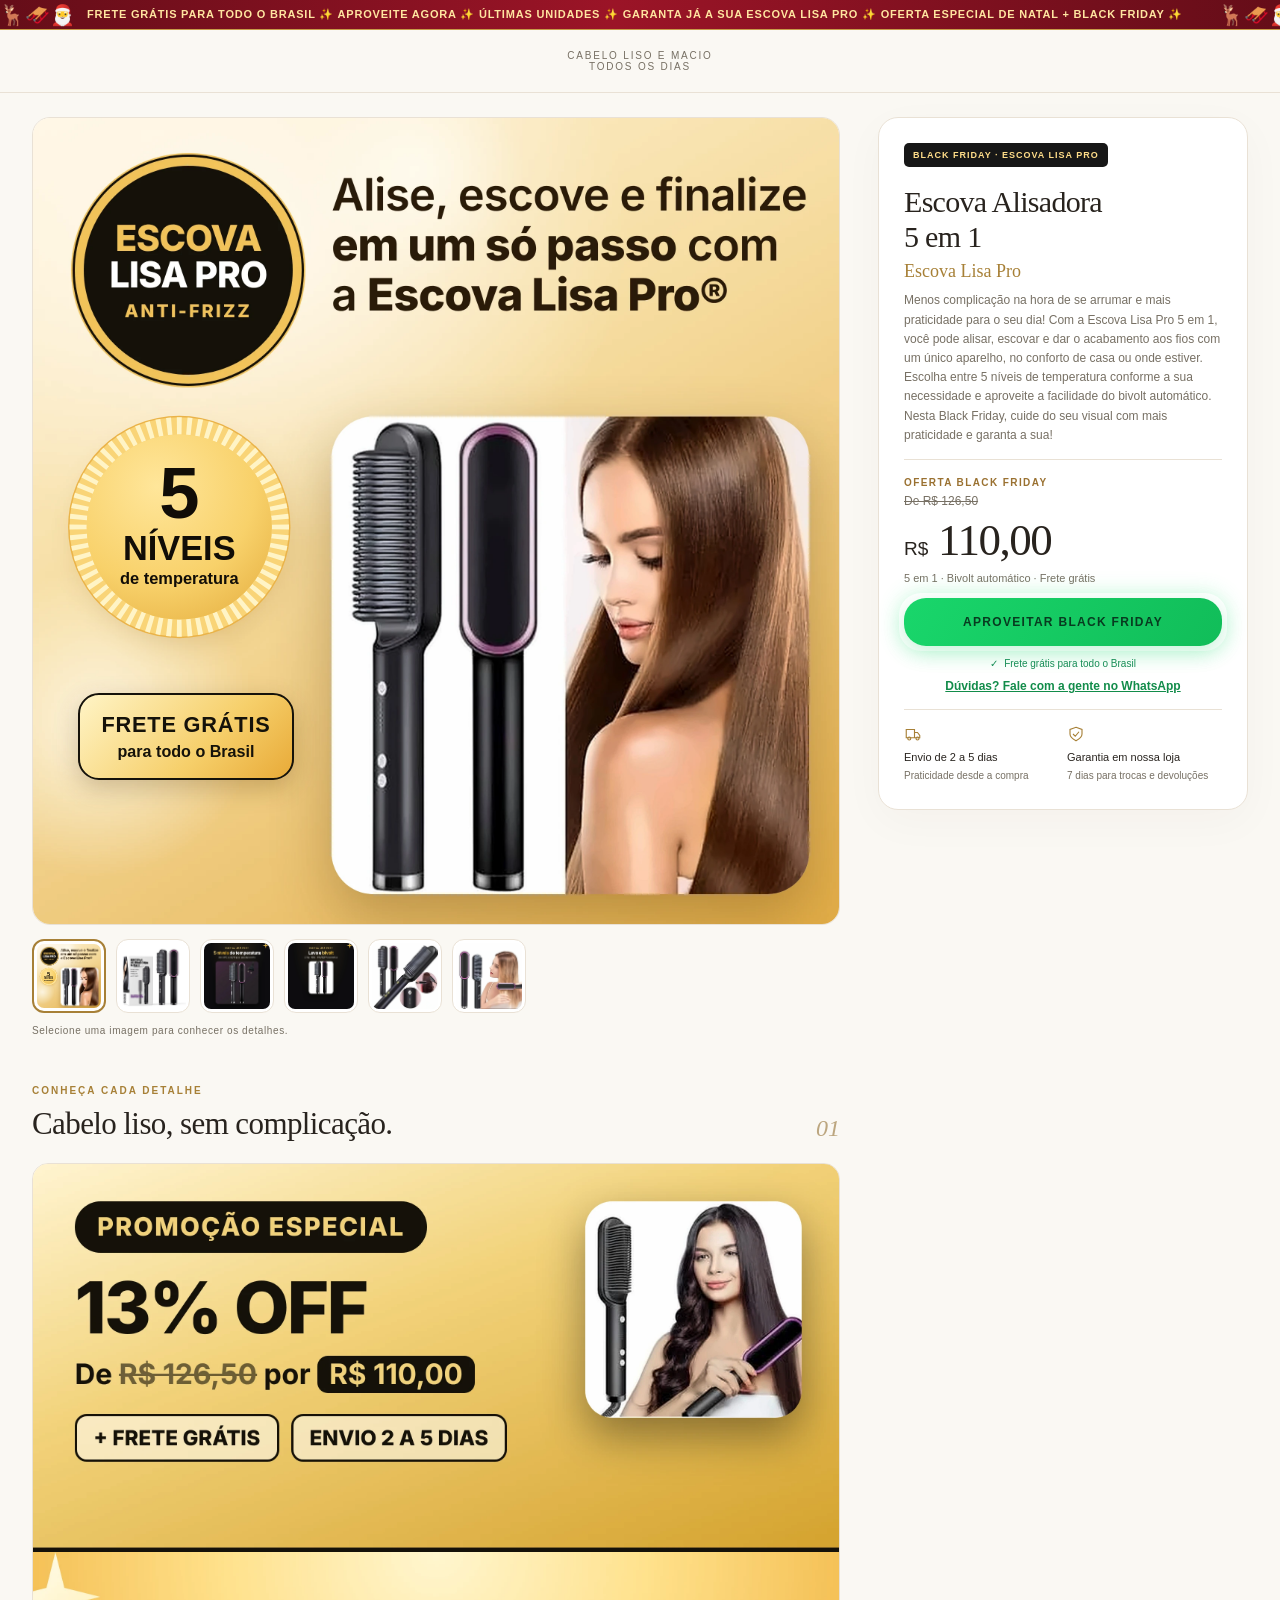
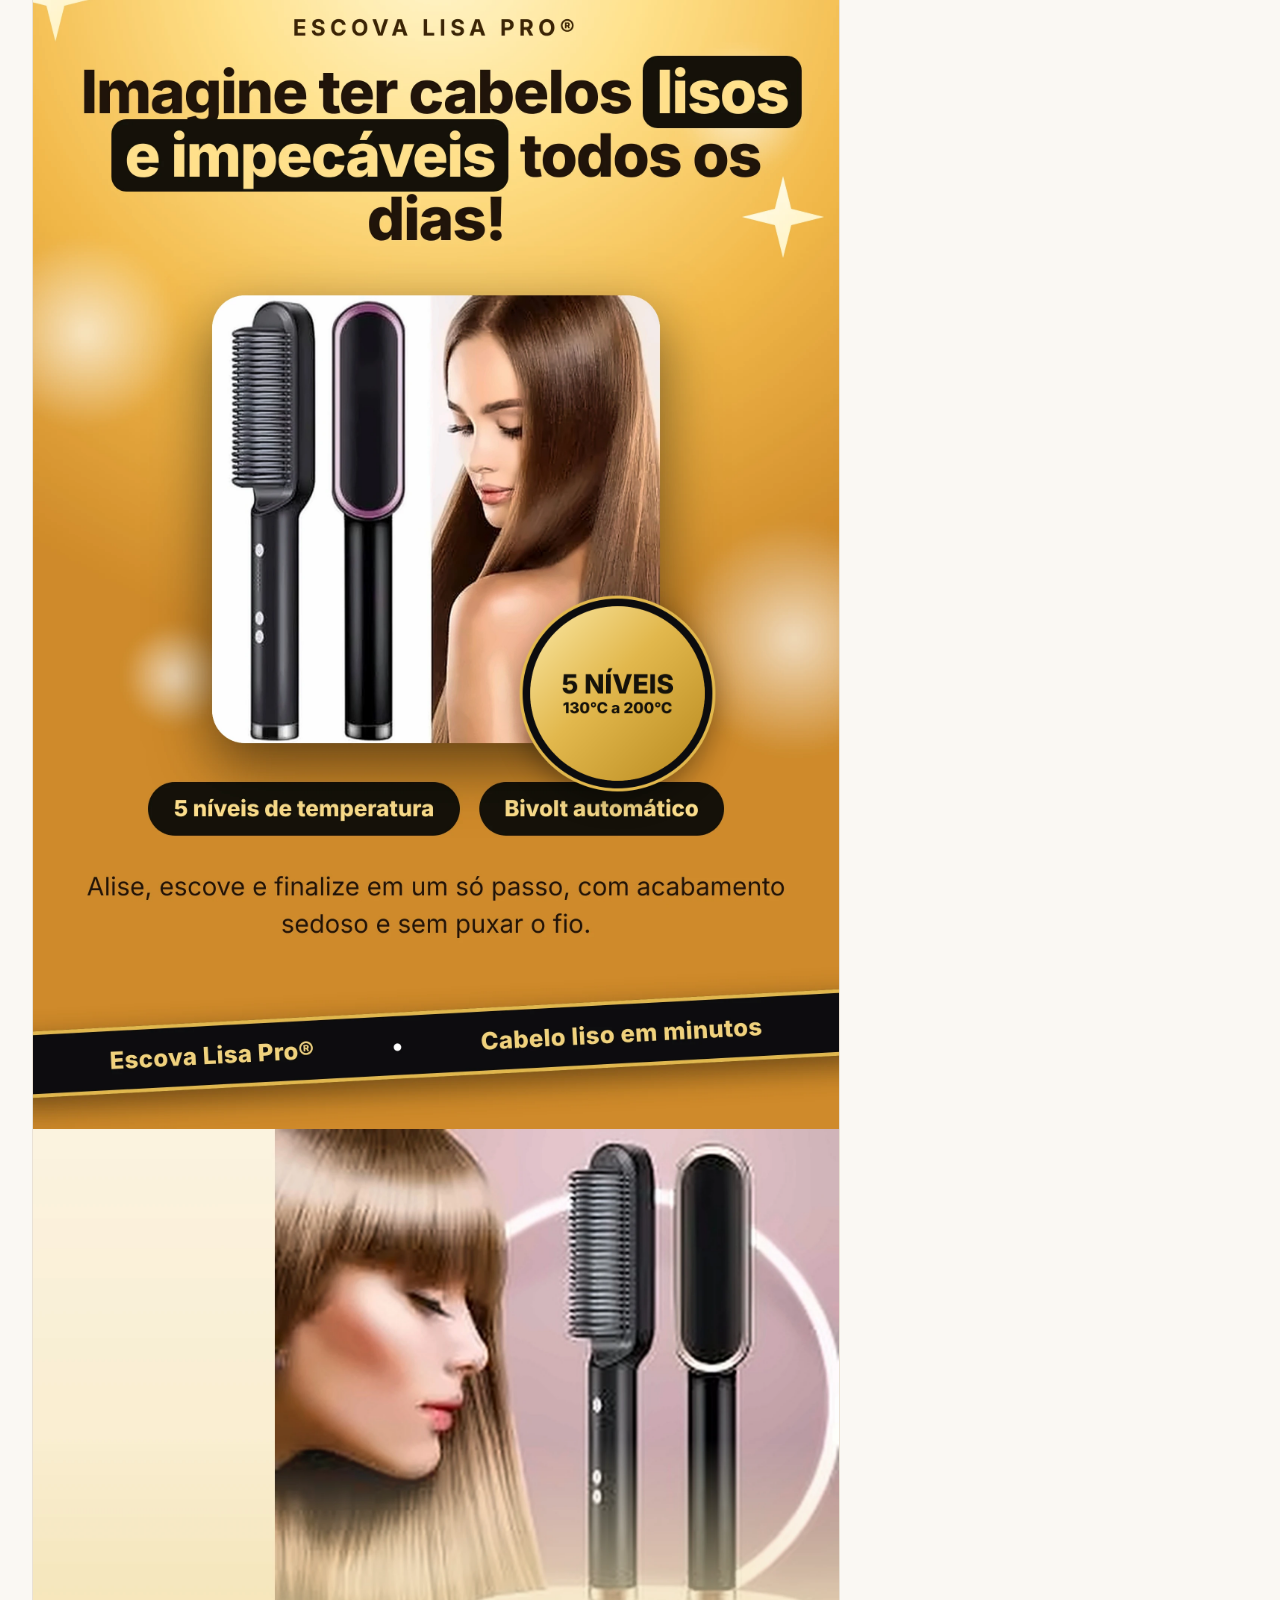
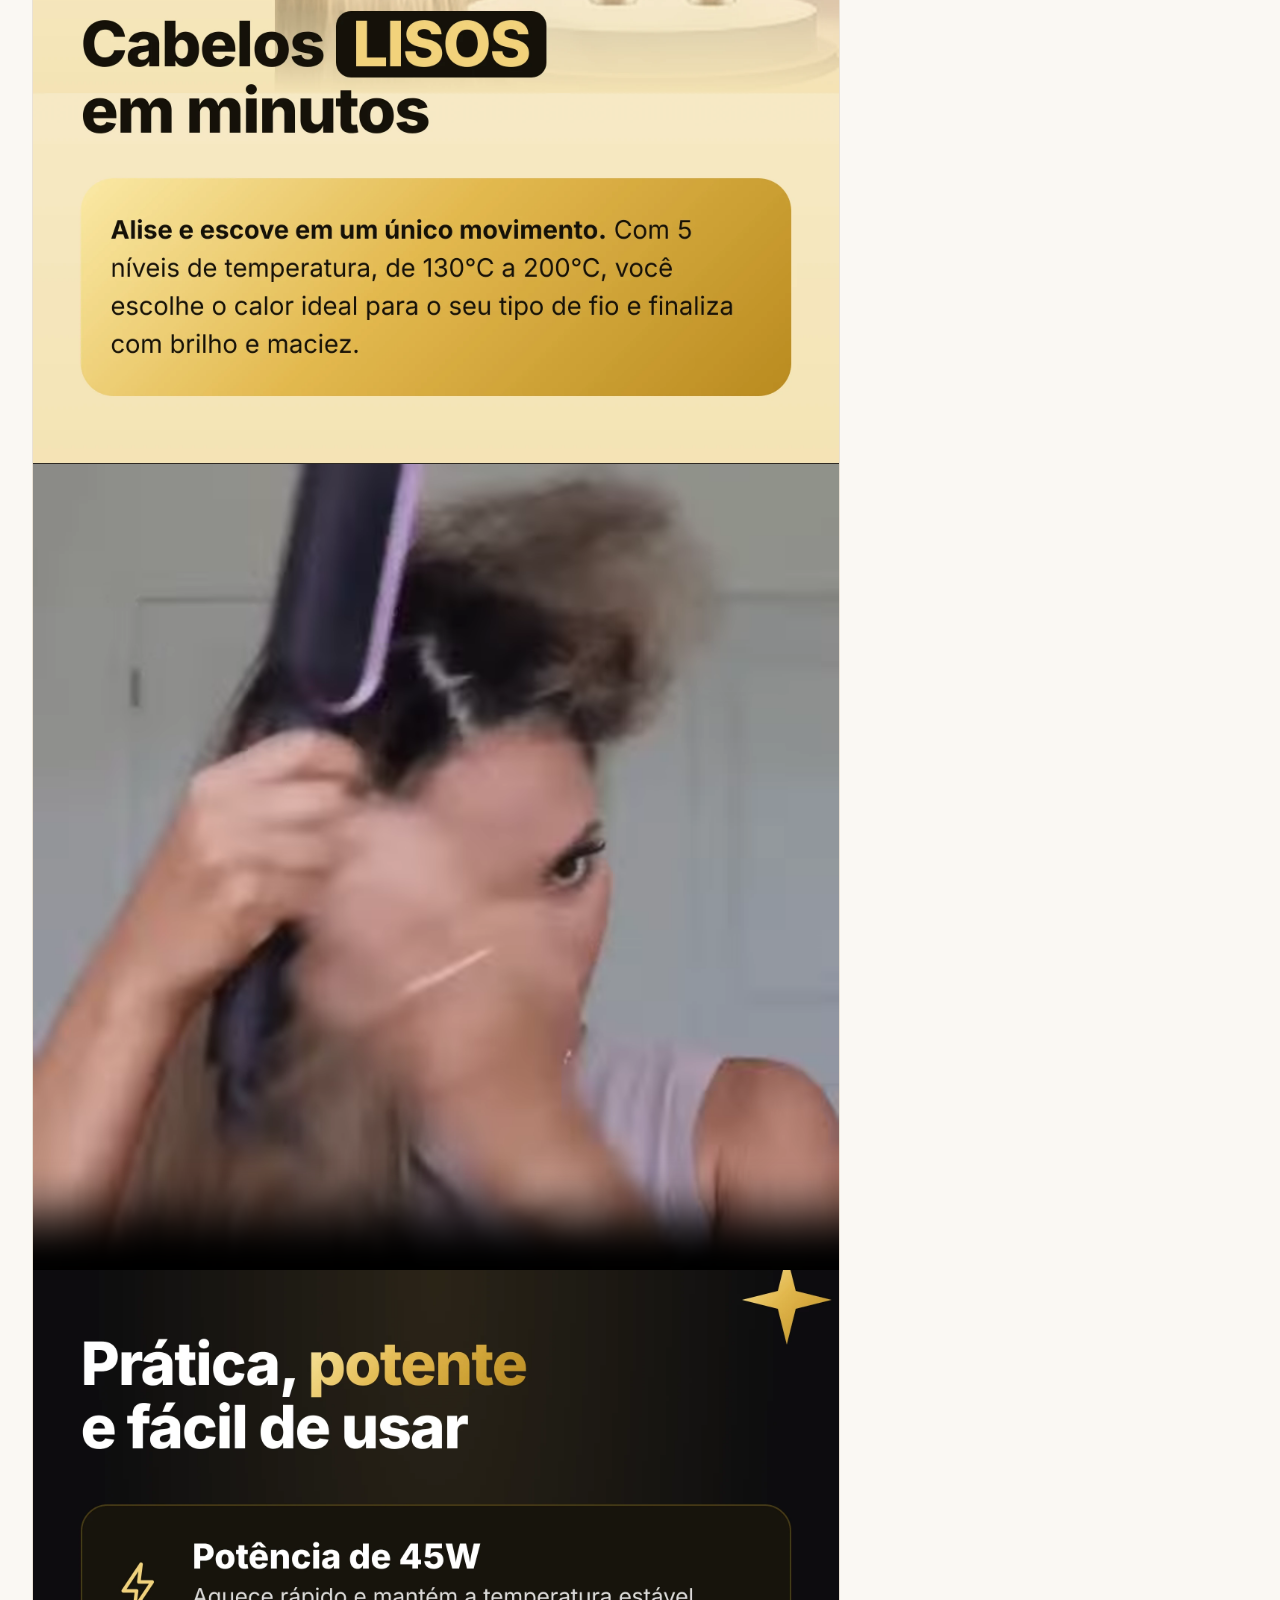
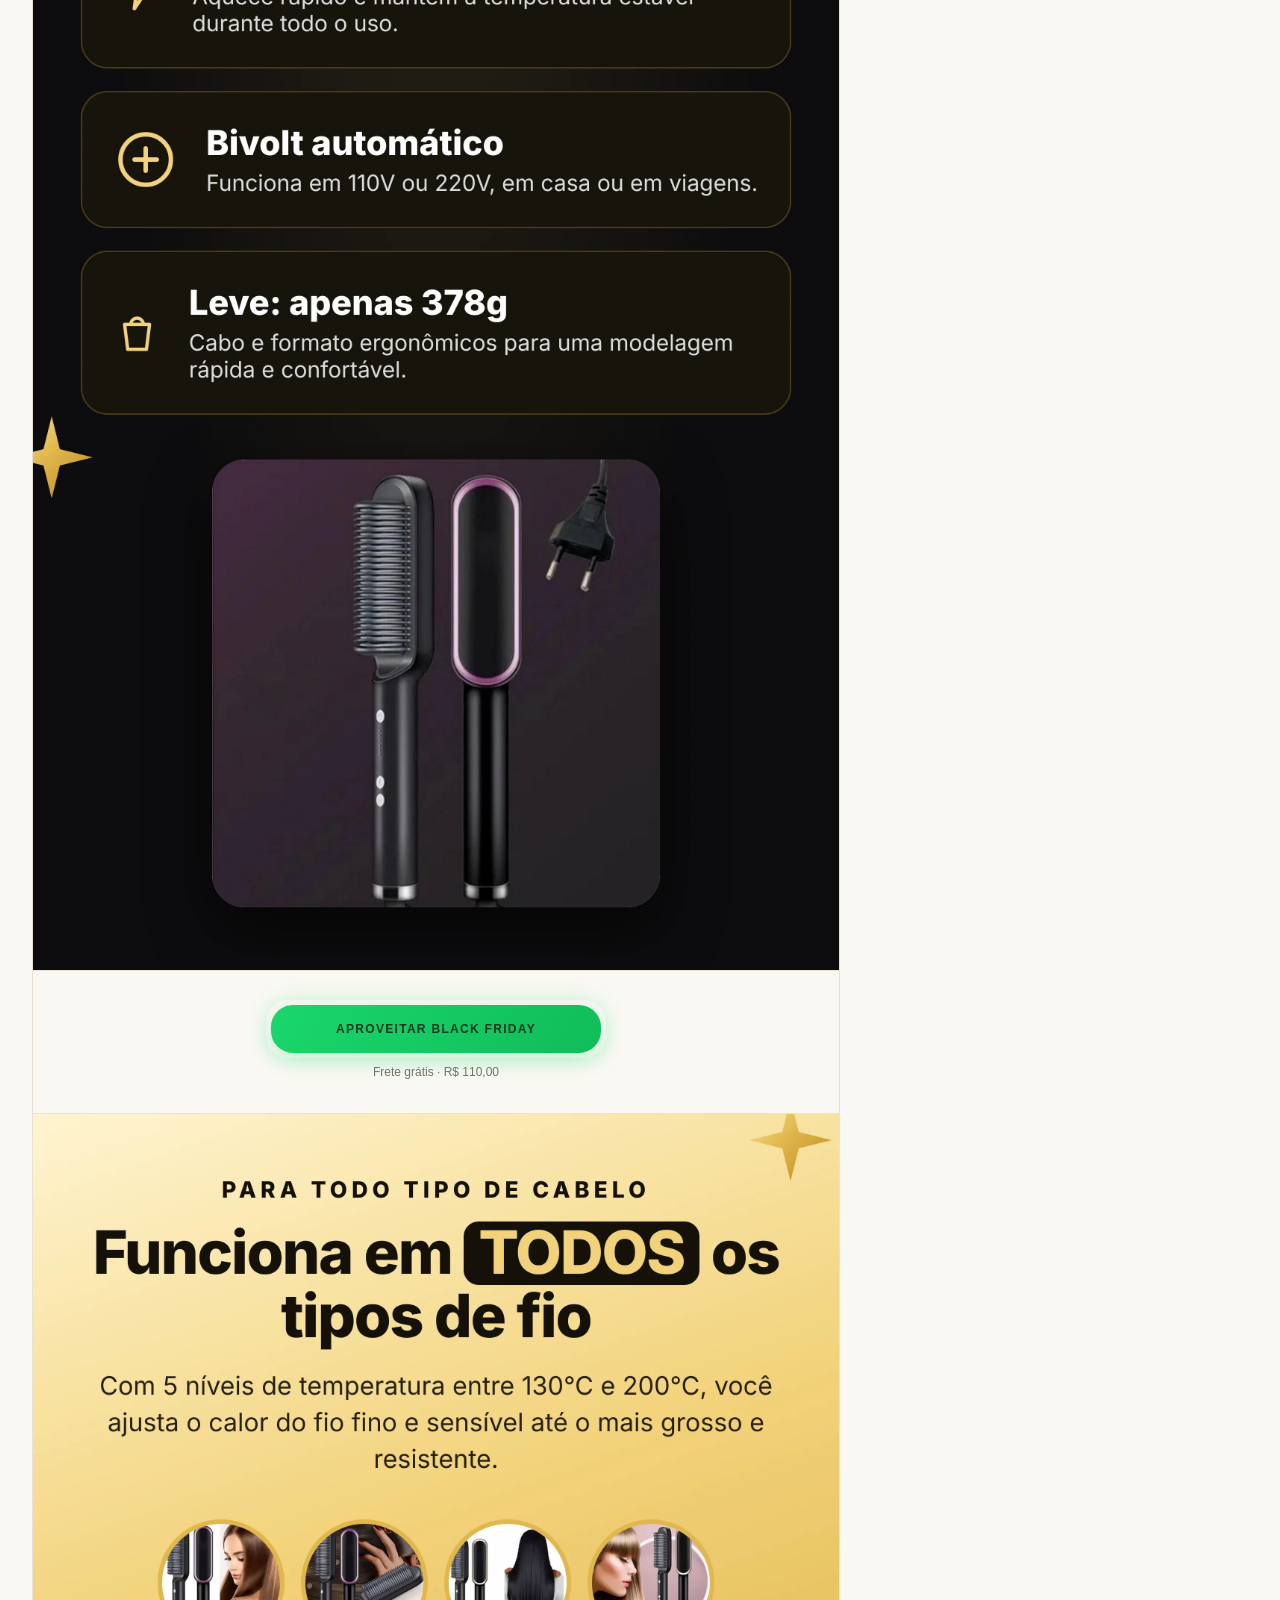
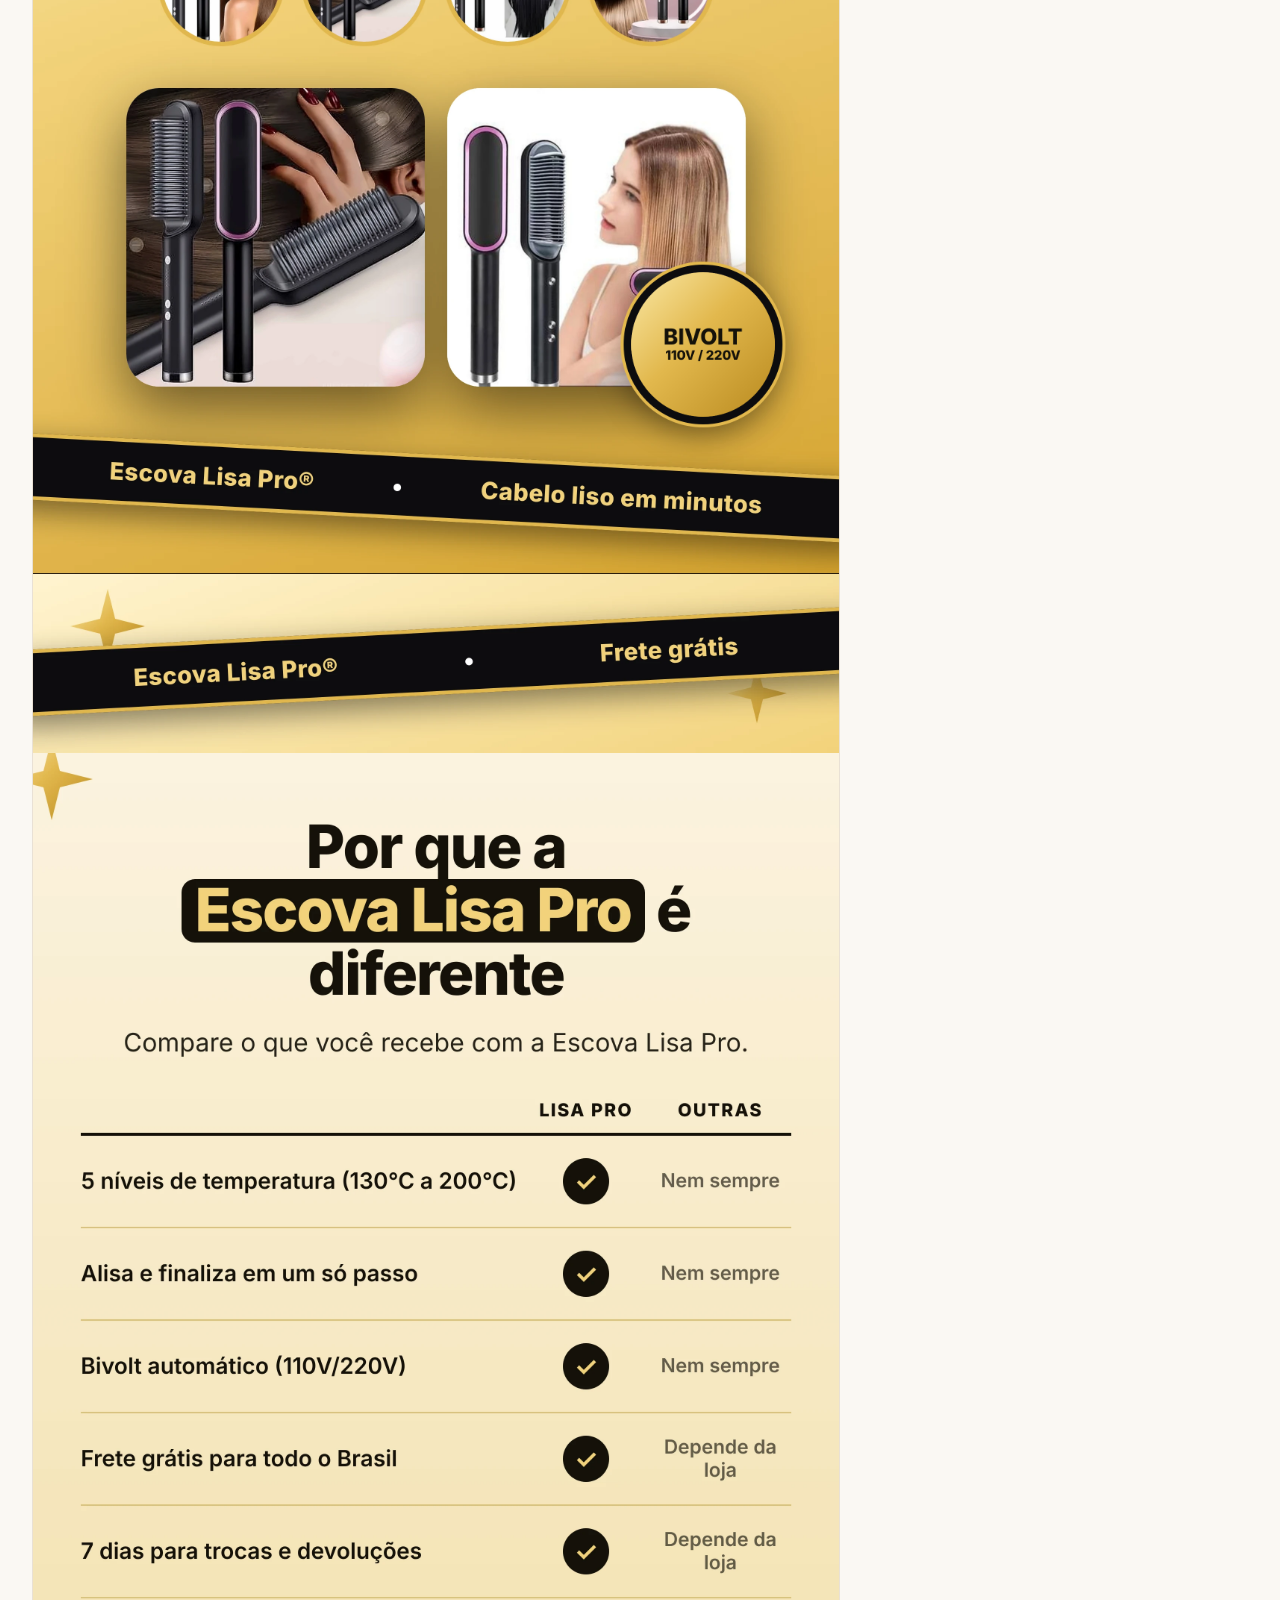
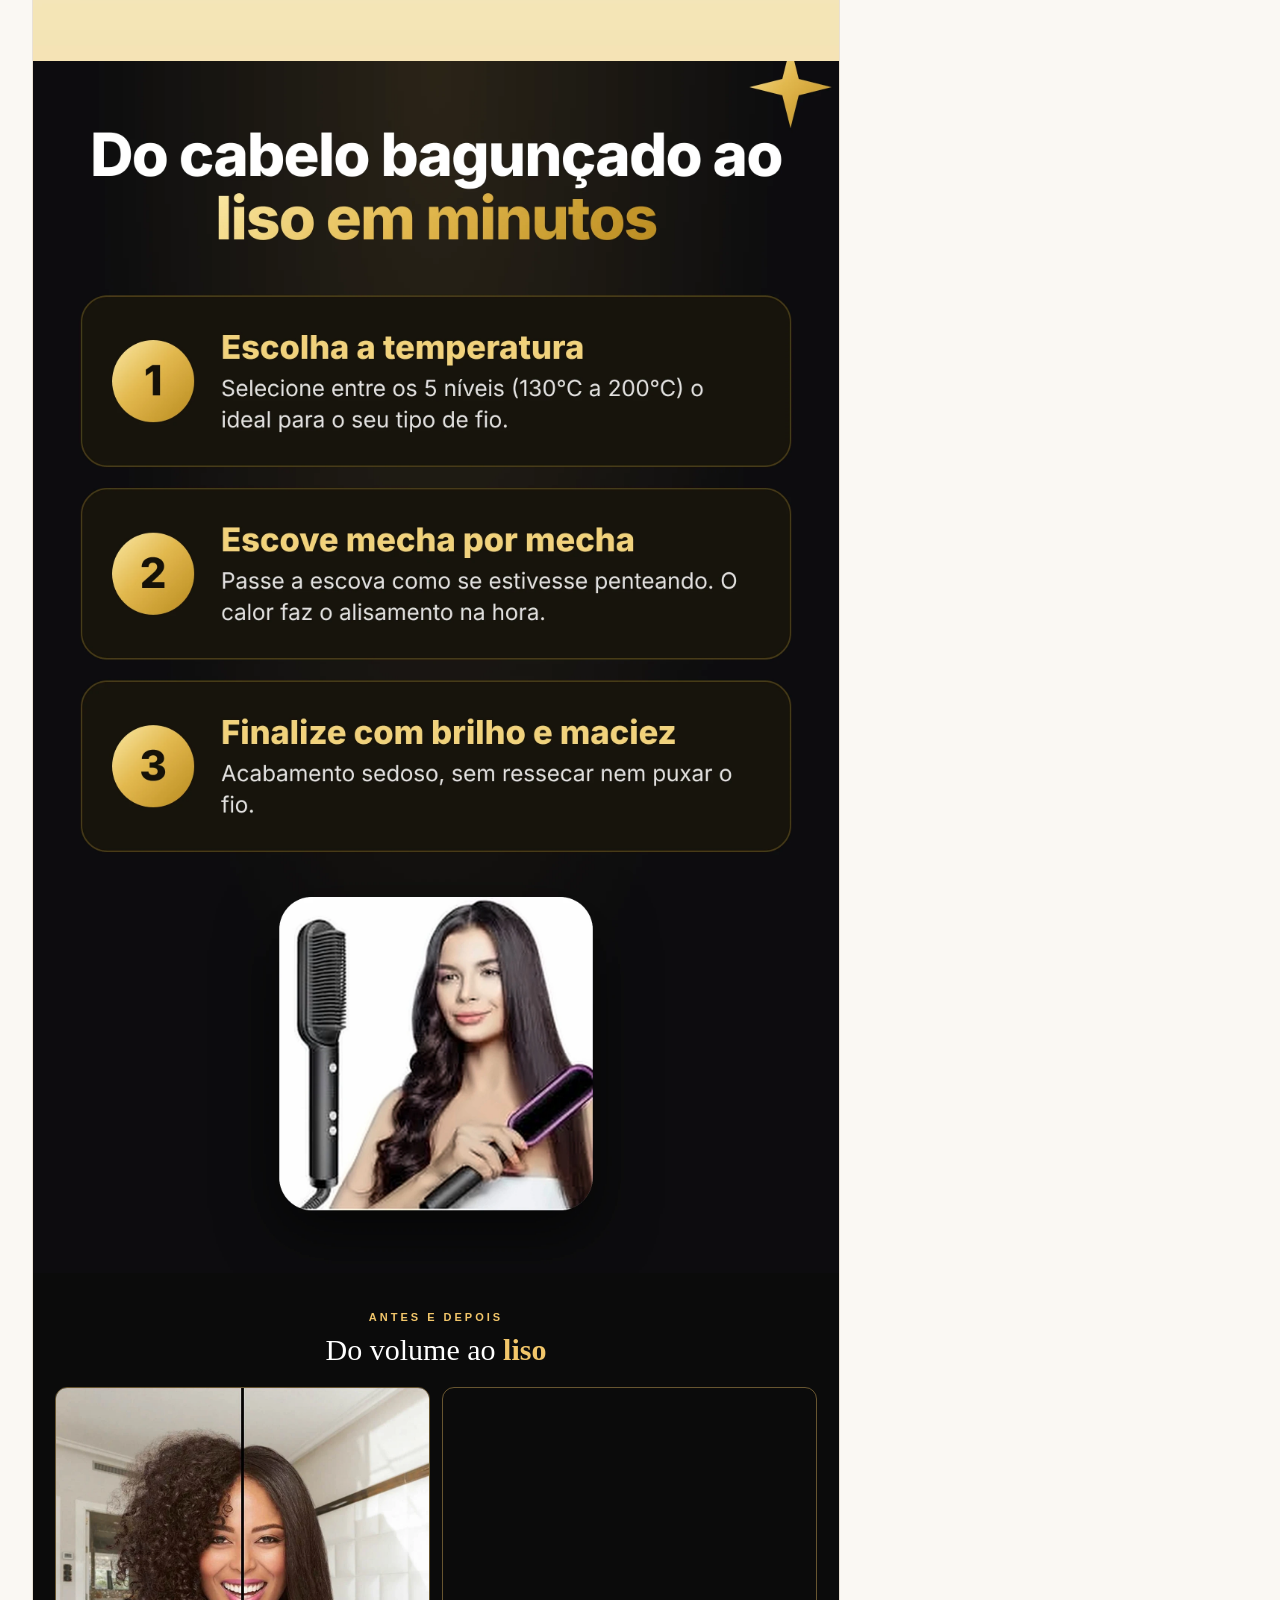
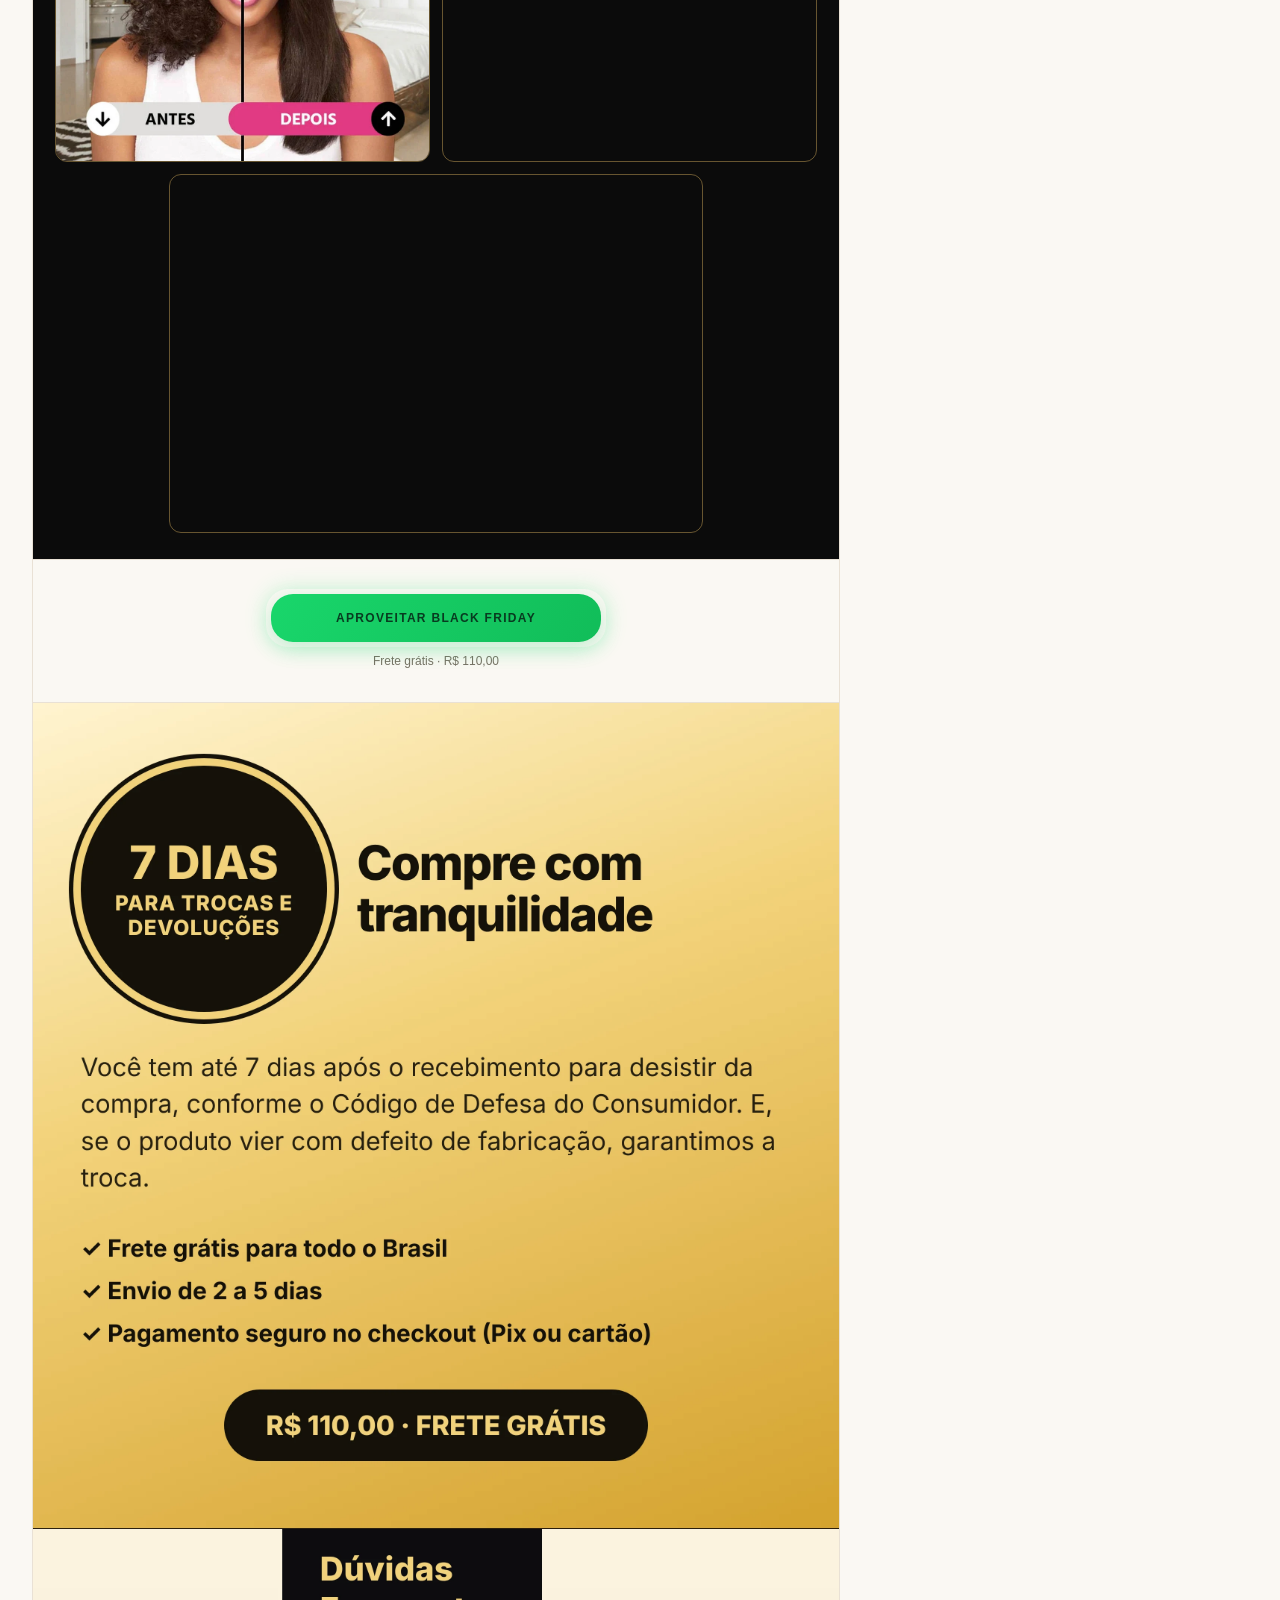
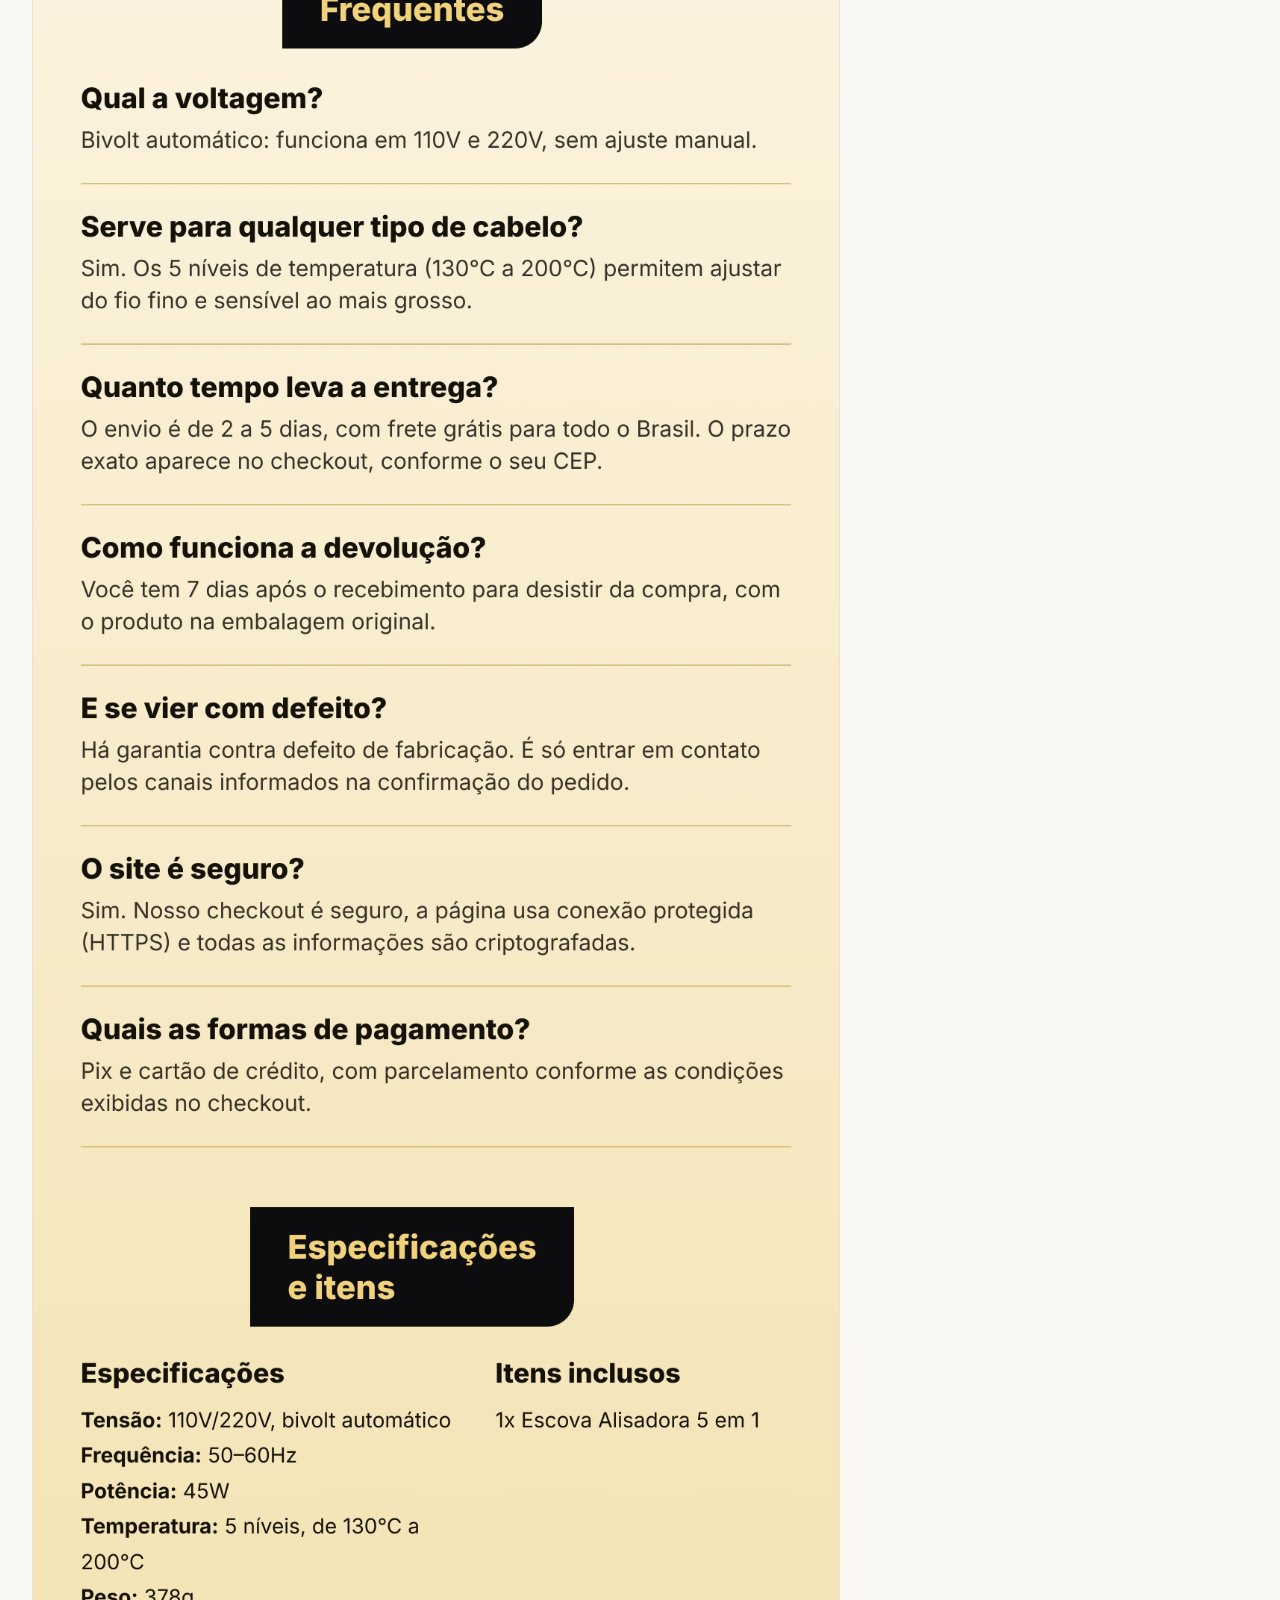
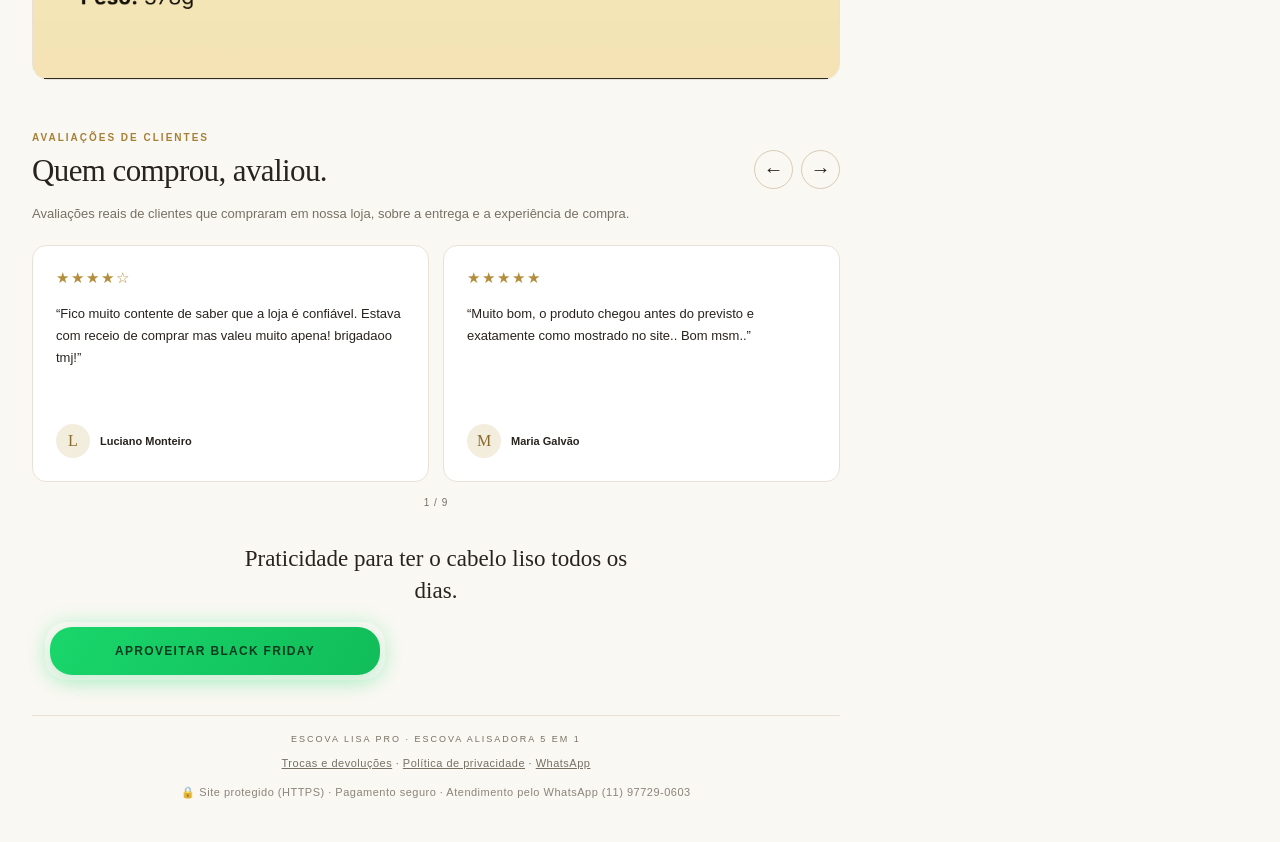
==== commit c1281298: "Instalar Meta Pixel 1138124382351551 com PageView na página Escova Lisa Pro" ====
--- a/index.html
+++ b/index.html
@@ -1,6 +1,20 @@
 <!doctype html>
-<html lang="pt-BR"><head><meta charset="utf-8"><meta name="viewport" content="width=device-width,initial-scale=1"><meta name="theme-color" content="#faf8f3"><title>Escova Lisa Pro | Escova Alisadora 5 em 1</title><meta name="description" content="Escova Alisadora 5 em 1: alisa, escova e finaliza em um só passo. 5 níveis de temperatura, bivolt automático e frete grátis. R$ 110,00."><link rel="stylesheet" href="styles.css?v=37"><link rel="preload" as="image" href="gallery-01-ajustada.svg?v=3"><script src="data.js?v=41" defer></script><script src="app.js?v=29" defer></script></head>
-<body><div class="topbar" aria-label="Black Friday e Natal: FRETE GRÁTIS PARA TODO O BRASIL ✨ APROVEITE AGORA ✨ ÚLTIMAS UNIDADES ✨ GARANTA JÁ A SUA ESCOVA LISA PRO ✨ OFERTA ESPECIAL DE NATAL + BLACK FRIDAY ✨"><div class="topbar-track" aria-hidden="true"><span class="topbar-message"><span class="topbar-sleigh">🦌🛷🎅</span> FRETE GRÁTIS PARA TODO O BRASIL ✨ APROVEITE AGORA ✨ ÚLTIMAS UNIDADES ✨ GARANTA JÁ A SUA ESCOVA LISA PRO ✨ OFERTA ESPECIAL DE NATAL + BLACK FRIDAY ✨</span><span class="topbar-message"><span class="topbar-sleigh">🦌🛷🎅</span> FRETE GRÁTIS PARA TODO O BRASIL ✨ APROVEITE AGORA ✨ ÚLTIMAS UNIDADES ✨ GARANTA JÁ A SUA ESCOVA LISA PRO ✨ OFERTA ESPECIAL DE NATAL + BLACK FRIDAY ✨</span></div></div><header class="header"><span class="header-note">Cabelo liso e macio<br>todos os dias</span></header>
+<html lang="pt-BR"><head><meta charset="utf-8"><meta name="viewport" content="width=device-width,initial-scale=1"><meta name="theme-color" content="#faf8f3"><title>Escova Lisa Pro | Escova Alisadora 5 em 1</title><meta name="description" content="Escova Alisadora 5 em 1: alisa, escova e finaliza em um só passo. 5 níveis de temperatura, bivolt automático e frete grátis. R$ 110,00."><link rel="stylesheet" href="styles.css?v=37"><link rel="preload" as="image" href="gallery-01-ajustada.svg?v=3"><!-- Meta Pixel Code -->
+<script>
+!function(f,b,e,v,n,t,s)
+{if(f.fbq)return;n=f.fbq=function(){n.callMethod?
+n.callMethod.apply(n,arguments):n.queue.push(arguments)};
+if(!f._fbq)f._fbq=n;n.push=n;n.loaded=!0;n.version='2.0';
+n.queue=[];t=b.createElement(e);t.async=!0;
+t.src=v;s=b.getElementsByTagName(e)[0];
+s.parentNode.insertBefore(t,s)}(window, document,'script',
+'https://connect.facebook.net/en_US/fbevents.js');
+fbq('init', '1138124382351551');
+fbq('track', 'PageView');
+</script>
+<!-- End Meta Pixel Code -->
+<script src="data.js?v=41" defer></script><script src="app.js?v=29" defer></script></head>
+<body><noscript><img height="1" width="1" style="display:none" src="https://www.facebook.com/tr?id=1138124382351551&amp;ev=PageView&amp;noscript=1" alt="" /></noscript><div class="topbar" aria-label="Black Friday e Natal: FRETE GRÁTIS PARA TODO O BRASIL ✨ APROVEITE AGORA ✨ ÚLTIMAS UNIDADES ✨ GARANTA JÁ A SUA ESCOVA LISA PRO ✨ OFERTA ESPECIAL DE NATAL + BLACK FRIDAY ✨"><div class="topbar-track" aria-hidden="true"><span class="topbar-message"><span class="topbar-sleigh">🦌🛷🎅</span> FRETE GRÁTIS PARA TODO O BRASIL ✨ APROVEITE AGORA ✨ ÚLTIMAS UNIDADES ✨ GARANTA JÁ A SUA ESCOVA LISA PRO ✨ OFERTA ESPECIAL DE NATAL + BLACK FRIDAY ✨</span><span class="topbar-message"><span class="topbar-sleigh">🦌🛷🎅</span> FRETE GRÁTIS PARA TODO O BRASIL ✨ APROVEITE AGORA ✨ ÚLTIMAS UNIDADES ✨ GARANTA JÁ A SUA ESCOVA LISA PRO ✨ OFERTA ESPECIAL DE NATAL + BLACK FRIDAY ✨</span></div></div><header class="header"><span class="header-note">Cabelo liso e macio<br>todos os dias</span></header>
 <main class="layout"><div class="left"><section class="gallery" aria-label="Imagens do produto"><div class="gallery-main is-cover"><img id="main-image" src="gallery-01-ajustada.svg?v=3" alt="Escova Alisadora 5 em 1 — imagem principal" width="900" height="900" fetchpriority="high"><span class="gallery-label">ESCOVA LISA PRO</span><span class="cover-badge" id="cover-badge"><b>FRETE GRÁTIS</b><small>para todo o Brasil</small></span></div><div class="thumbnails"><button class="thumb" type="button" aria-label="Ver imagem 1" aria-pressed="true"><img src="gallery-01-ajustada.svg?v=3" alt="Miniatura 1" width="1080" height="1080" decoding="async"></button><button class="thumb" type="button" aria-label="Ver imagem 2" aria-pressed="false"><img src="gallery-04.webp?v=29" alt="Miniatura 2" width="1080" height="1080" decoding="async"></button><button class="thumb" type="button" aria-label="Ver imagem 3" aria-pressed="false"><img src="gallery-02.webp?v=29" alt="Miniatura 3" width="1080" height="1080" decoding="async"></button><button class="thumb" type="button" aria-label="Ver imagem 4" aria-pressed="false"><img src="gallery-03.webp?v=29" alt="Miniatura 4" width="1080" height="1080" decoding="async"></button><button class="thumb" type="button" aria-label="Ver imagem 5" aria-pressed="false"><img src="gallery-05.webp?v=29" alt="Miniatura 5" width="1080" height="1080" decoding="async"></button><button class="thumb" type="button" aria-label="Ver imagem 6" aria-pressed="false"><img src="gallery-06.webp?v=29" alt="Miniatura 6" width="1080" height="1080" decoding="async"></button></div><p class="gallery-caption">Selecione uma imagem para conhecer os detalhes.</p></section>
 <section class="description" aria-labelledby="description-heading"><div class="section-heading"><div><span class="eyebrow">Conheça cada detalhe</span><h2 id="description-heading">Cabelo liso, sem complicação.</h2></div><span class="number" aria-hidden="true">01</span></div><div class="story"><figure><img src="banner-01.webp?v=29" width="2160" alt="Oferta Escova Alisadora 5 em 1" loading="lazy" decoding="async"></figure><figure class="has-seal"><img src="banner-02.webp?v=29" width="2160" alt="Cabelos lisos e impecáveis todos os dias" loading="lazy" decoding="async"><img class="seal-anim" src="seal-niveis.png?v=29" alt="" aria-hidden="true" style="left:59.815%;top:54.306%;width:25.741%" loading="lazy"></figure><figure><img src="banner-03.webp?v=29" width="2160" alt="Cabelos lisos em minutos" loading="lazy" decoding="async"></figure><figure class="reel"><video id="reel-video" controls muted loop autoplay playsinline preload="auto" poster="poster-reel.jpg?v=29"><source src="video-reel.webm?v=29" type="video/webm"><source src="video-reel.mp4?v=29" type="video/mp4"></video></figure><figure><img src="banner-04.webp?v=29" width="2160" alt="Prática, potente e fácil de usar" loading="lazy" decoding="async"></figure><div class="mid-cta"><a class="cta" href="https://pay.kaiross.com.br/dmLbLVXUfgyq">APROVEITAR BLACK FRIDAY</a><p>Frete grátis · R$ 110,00</p></div><figure class="has-seal"><img src="banner-05.webp?v=29" width="2160" alt="Funciona em todos os tipos de cabelo" loading="lazy" decoding="async"><img class="seal-anim" src="seal-bivolt.png?v=29" alt="" aria-hidden="true" style="left:72.315%;top:70.13%;width:22.037%" loading="lazy"></figure><figure><img src="banner-10.webp?v=29" width="2160" alt="Escova Lisa Pro" loading="lazy" decoding="async"></figure><figure><img src="banner-06.webp?v=29" width="2160" alt="Por que a Escova Lisa Pro é diferente" loading="lazy" decoding="async"></figure><figure><img src="banner-07.webp?v=29" width="2160" alt="Do cabelo bagunçado ao liso em minutos" loading="lazy" decoding="async"></figure><figure class="ba"><span class="ba-eyebrow">Antes e depois</span><h3>Do volume ao <b>liso</b></h3><div class="ba-grid"><img src="antes-depois-2.webp?v=29" width="1000" height="1000" alt="Antes e depois: cabelo cacheado alisado" loading="lazy" decoding="async"><img src="antes-depois-1.webp?v=29" width="1000" height="1000" alt="Antes e depois: cabelo ondulado alisado" loading="lazy" decoding="async"><img src="antes-depois-3.webp?v=29" width="1000" height="672" alt="Antes e depois: cabelo cacheado alisado" loading="lazy" decoding="async"></div></figure><div class="mid-cta"><a class="cta" href="https://pay.kaiross.com.br/dmLbLVXUfgyq">APROVEITAR BLACK FRIDAY</a><p>Frete grátis · R$ 110,00</p></div><figure><img src="banner-08.webp?v=29" width="2160" alt="7 dias para trocas e devoluções" loading="lazy" decoding="async"></figure><figure><img src="banner-09.webp?v=29" width="2160" alt="Dúvidas frequentes e especificações" loading="lazy" decoding="async"></figure></div></section>
 <section class="reviews" id="reviews" aria-labelledby="reviews-heading" hidden><div class="section-heading"><div><span class="eyebrow">Avaliações de clientes</span><h2 id="reviews-heading">Quem comprou, avaliou.</h2></div><div class="review-controls"><button type="button" class="arrow" id="previous-review" aria-label="Depoimento anterior">←</button><button type="button" class="arrow" id="next-review" aria-label="Próximo depoimento">→</button></div></div><p class="review-intro">Avaliações reais de clientes que compraram em nossa loja, sobre a entrega e a experiência de compra.</p><div class="review-grid" id="review-grid" tabindex="0" role="region" aria-label="Depoimentos de clientes" aria-roledescription="carrossel"></div><p class="review-status" id="review-status" aria-live="polite"></p></section><div class="closing"><p>Praticidade para ter o cabelo liso todos os dias.</p><a class="cta" href="https://pay.kaiross.com.br/dmLbLVXUfgyq">APROVEITAR BLACK FRIDAY</a></div><div class="bottom">Escova Lisa Pro · Escova Alisadora 5 em 1<div class="foot-links"><a href="trocas-e-devolucoes.html">Trocas e devoluções</a> · <a href="politica-de-privacidade.html">Política de privacidade</a> · <a href="https://wa.me/5511977290603?text=Oi!%20Tenho%20uma%20d%C3%BAvida%20sobre%20a%20Escova%20Lisa%20Pro" target="_blank" rel="noopener">WhatsApp</a></div><div class="foot-safe">🔒 Site protegido (HTTPS) · Pagamento seguro · Atendimento pelo WhatsApp (11) 97729-0603</div></div></div>
